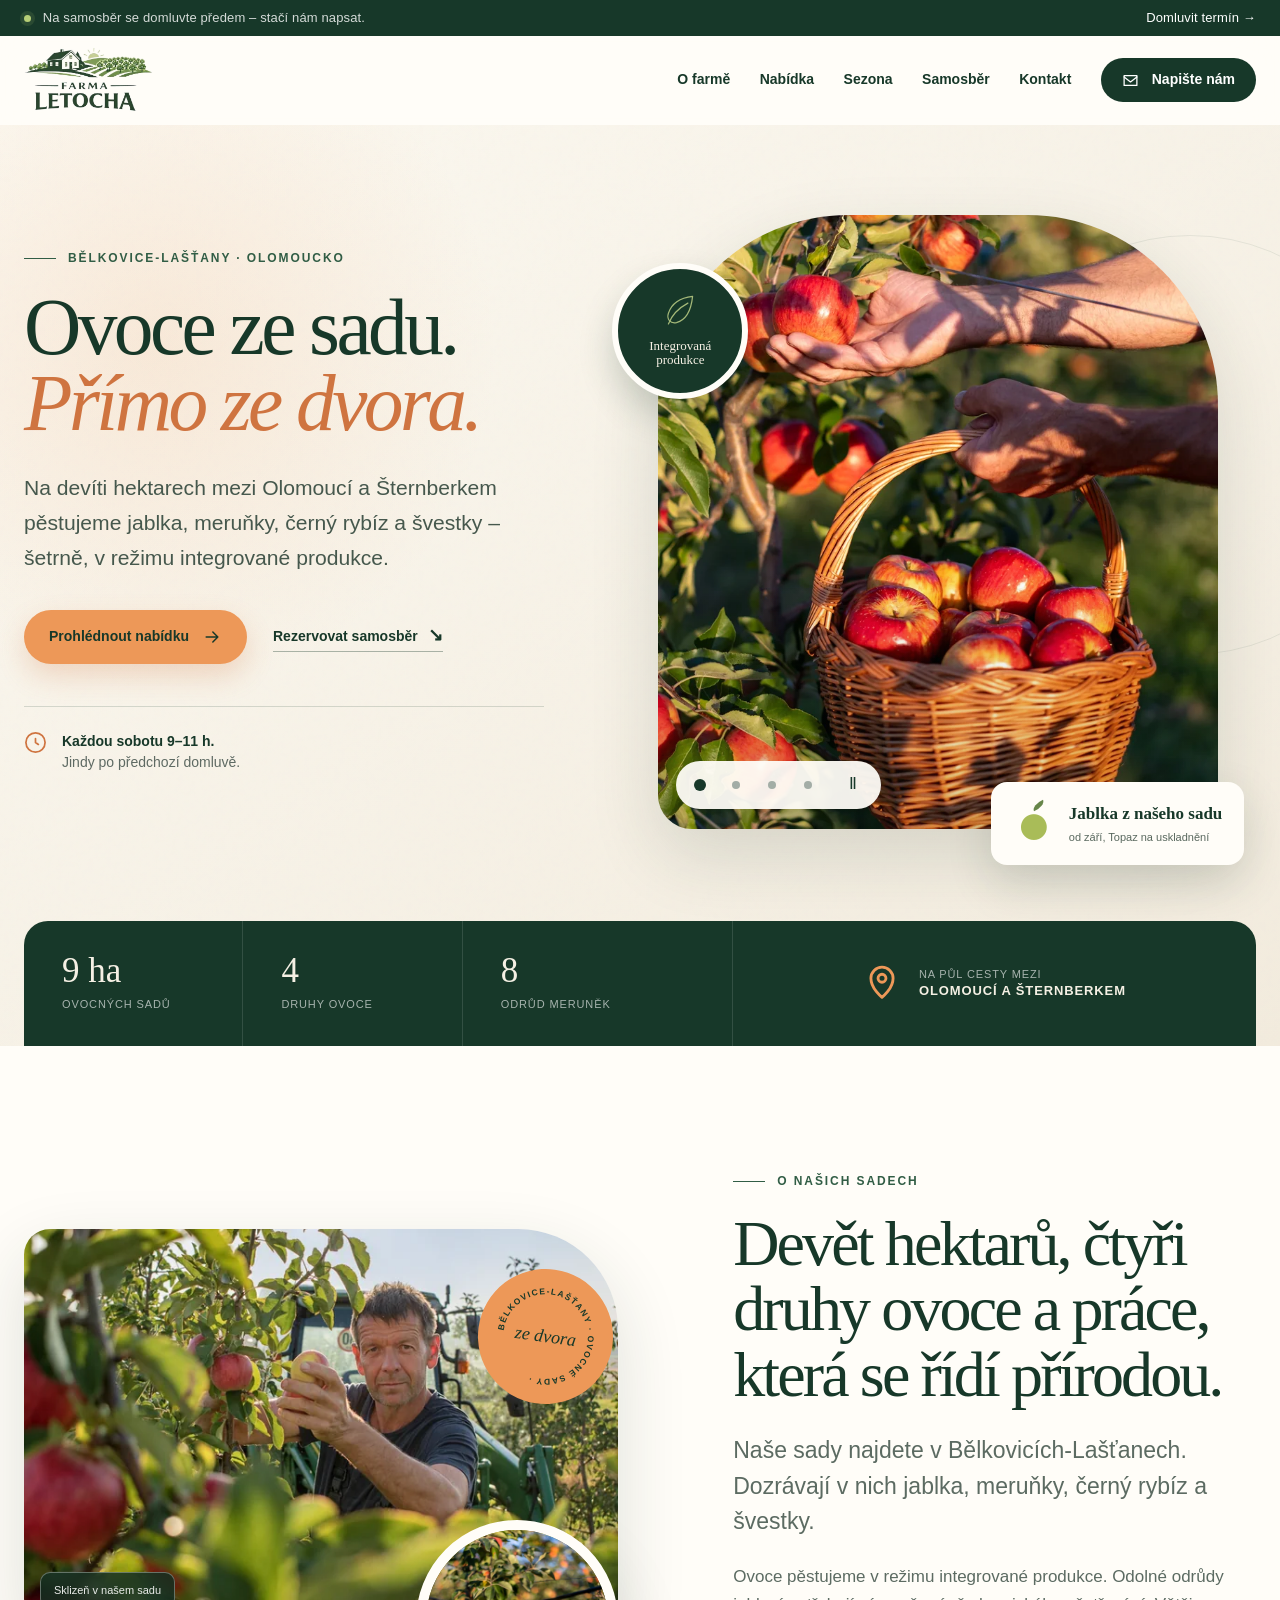
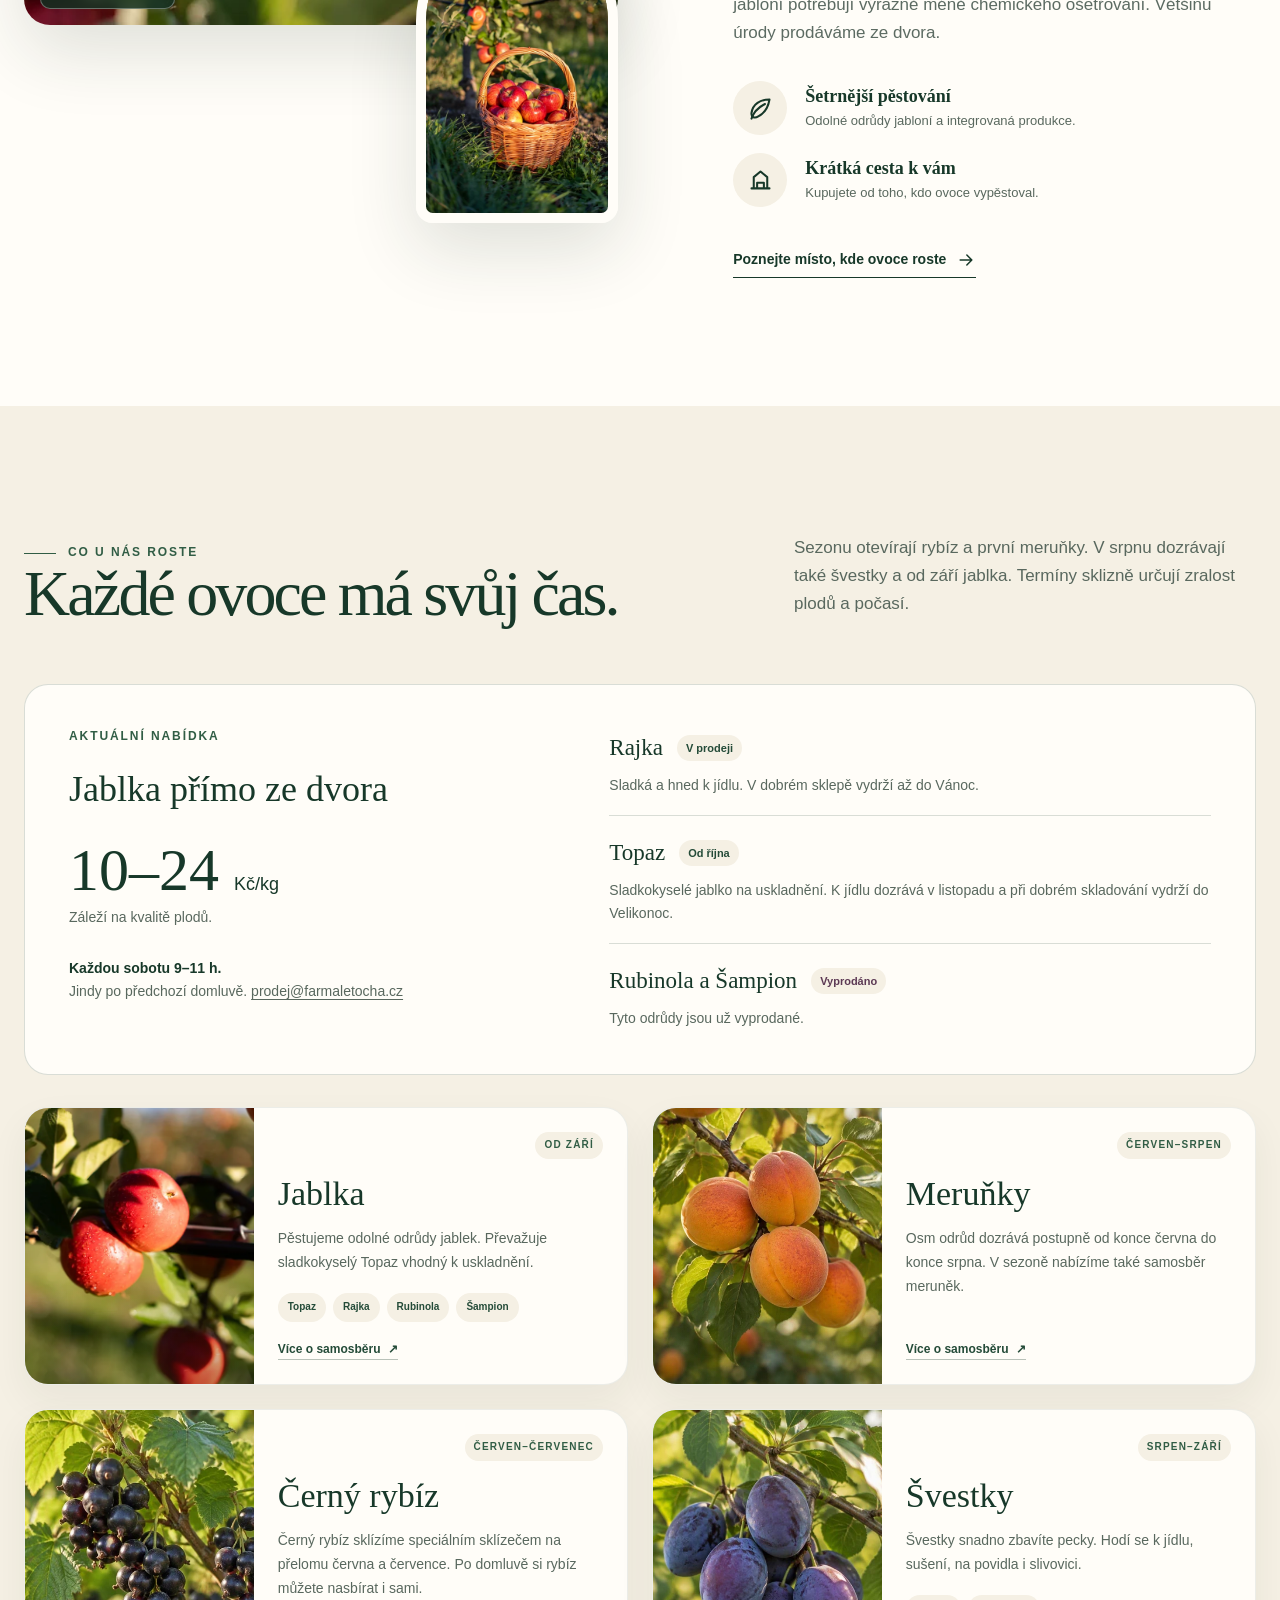
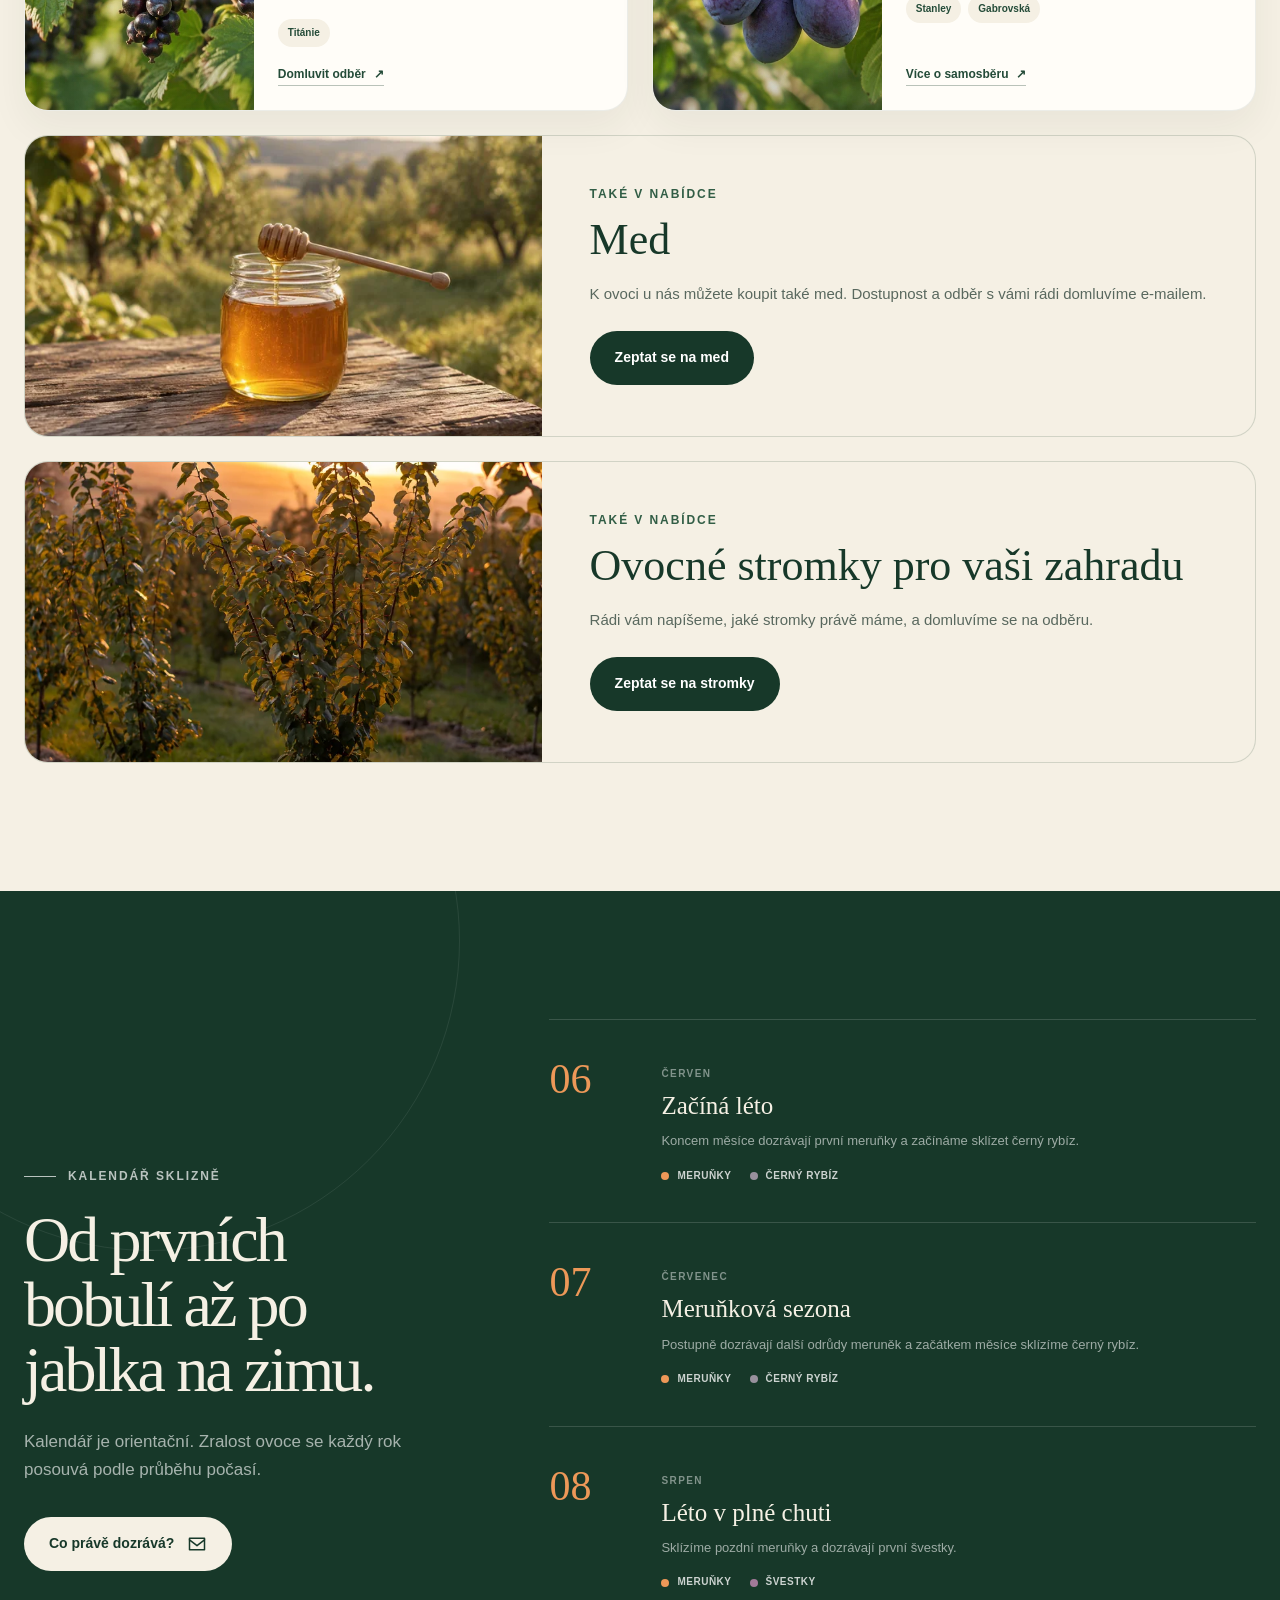
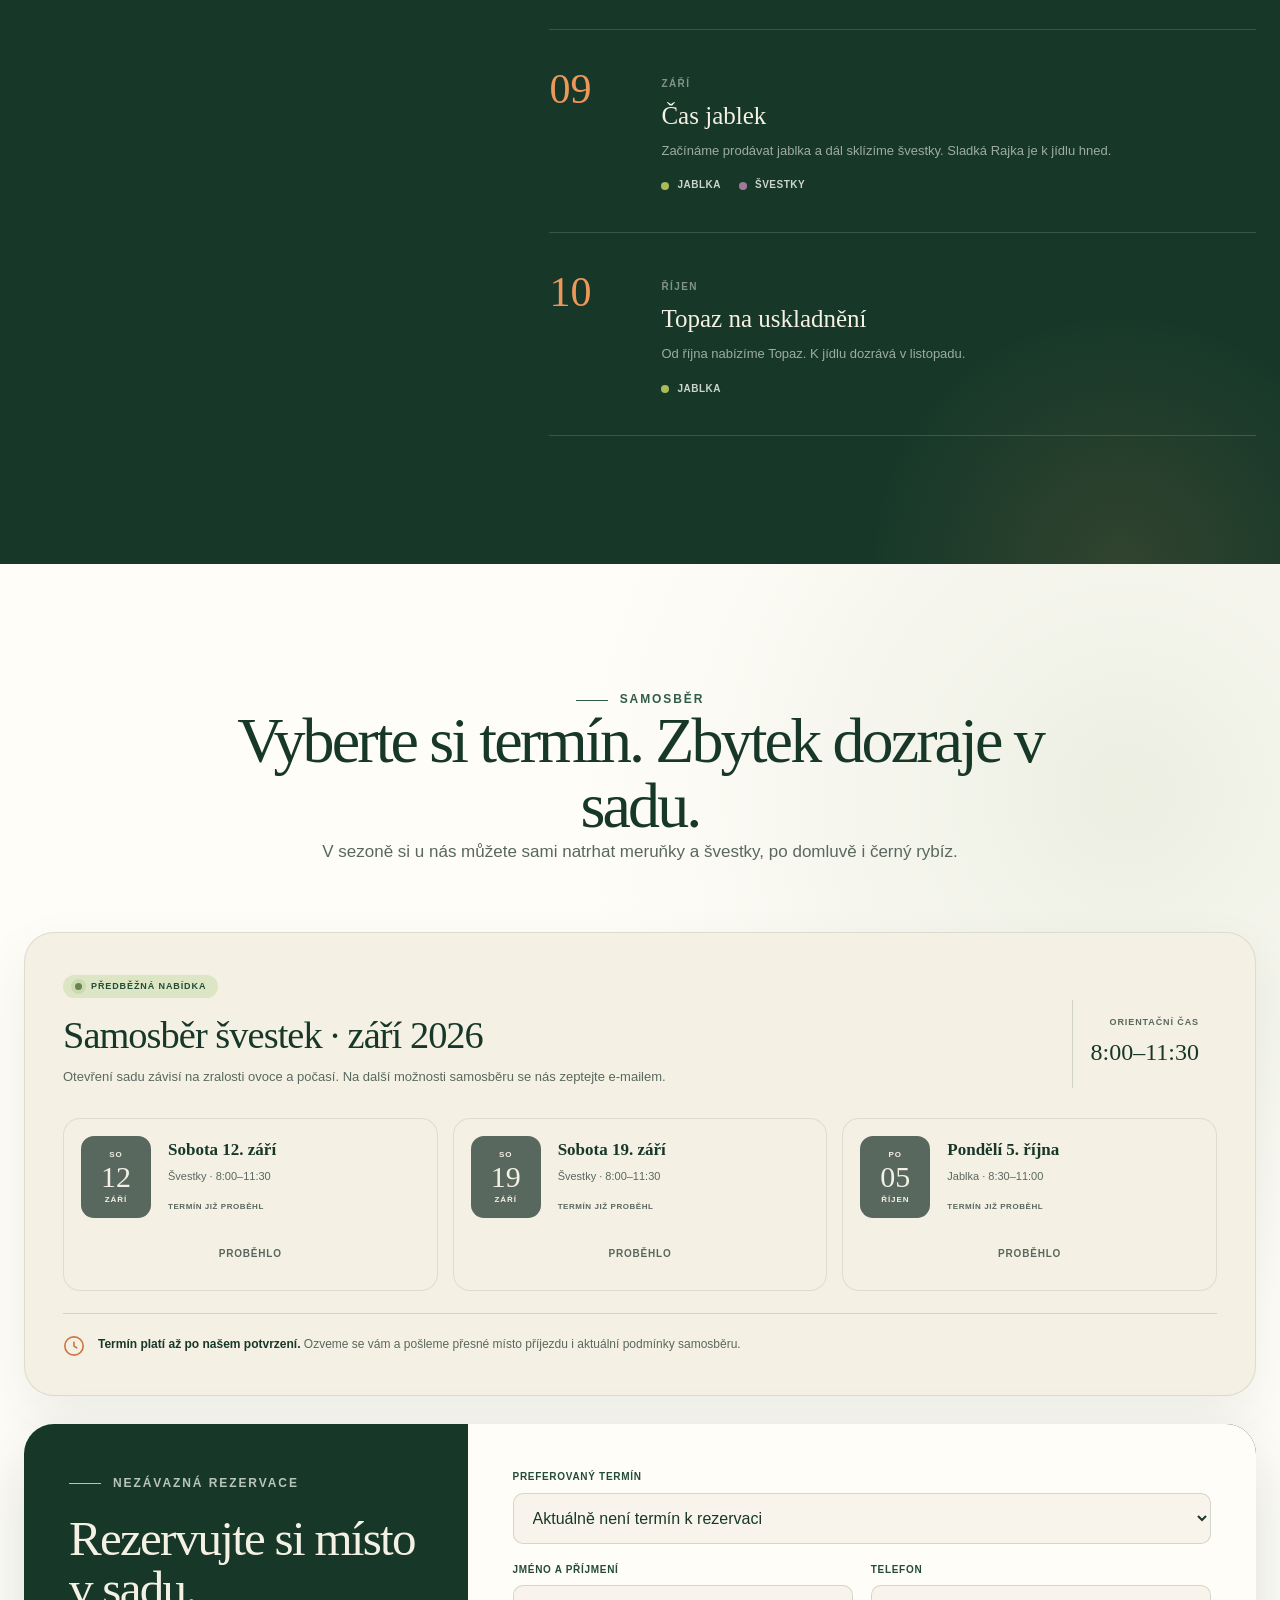
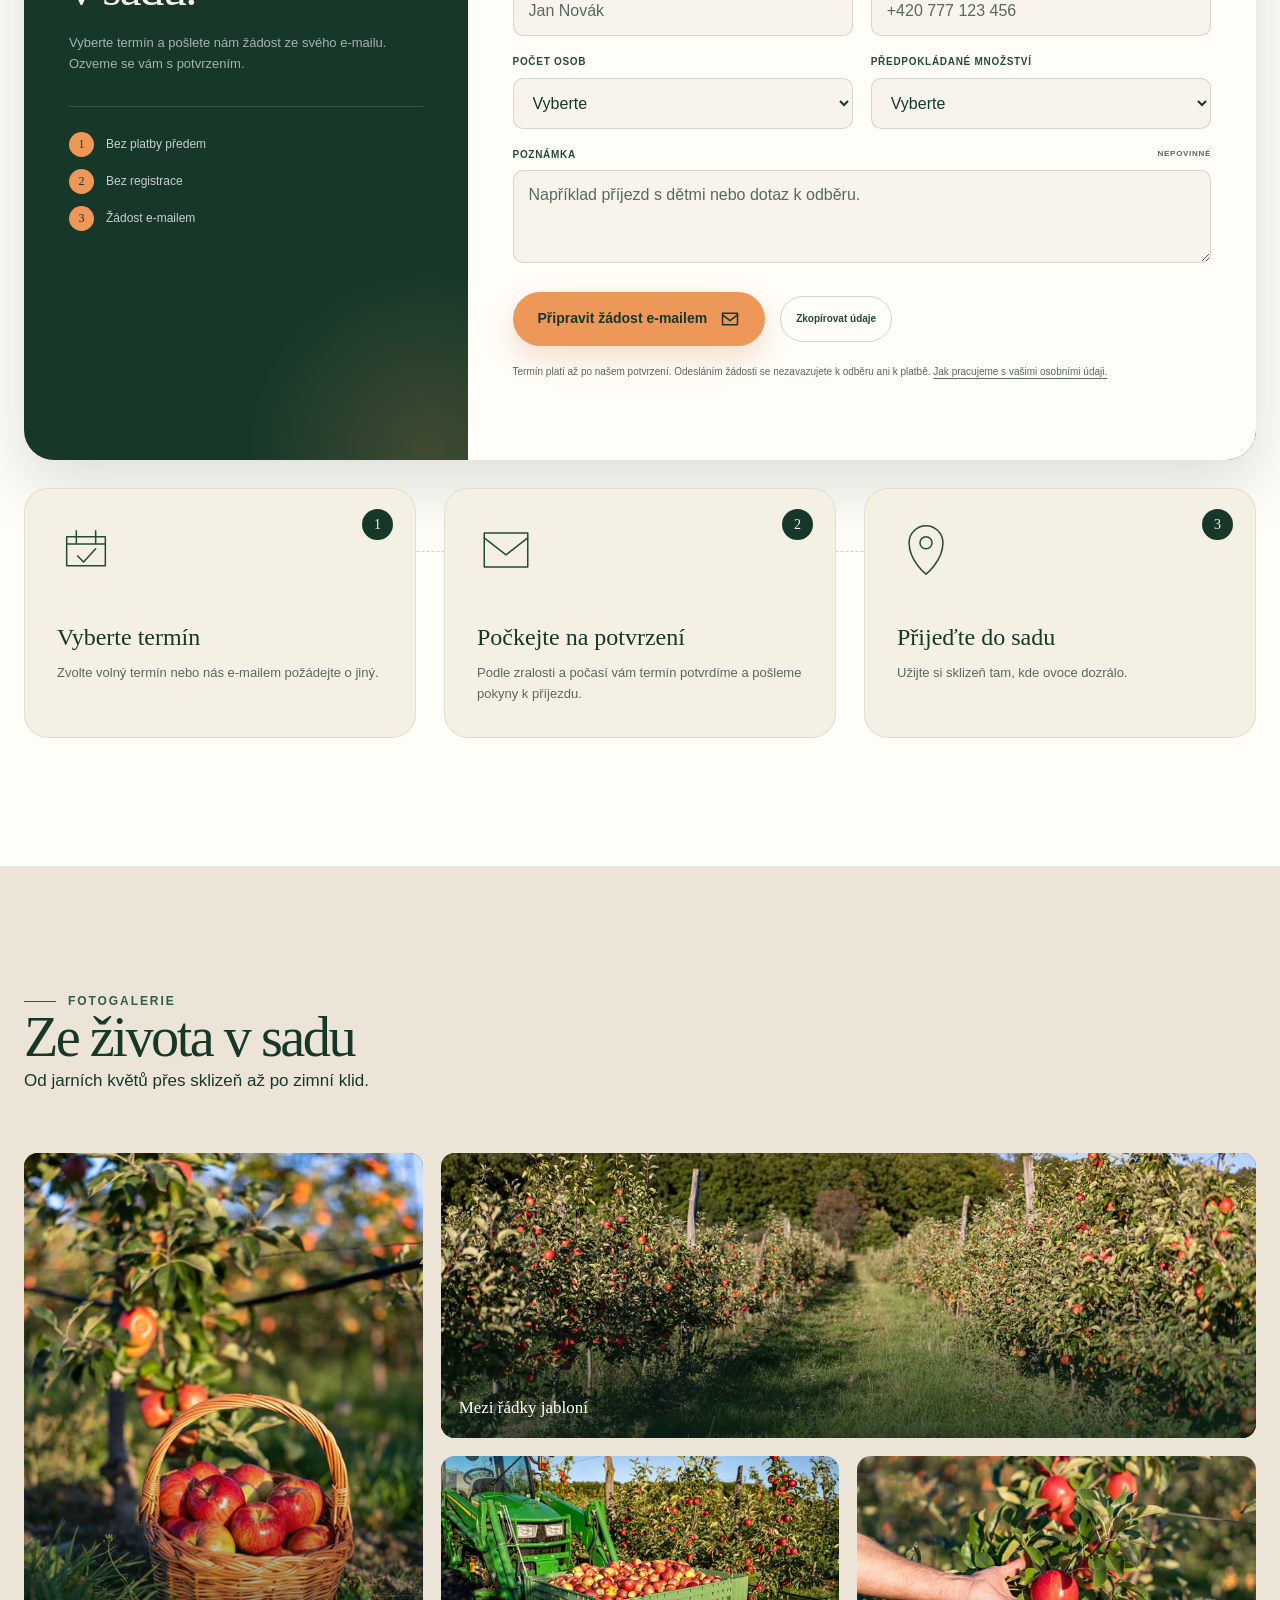
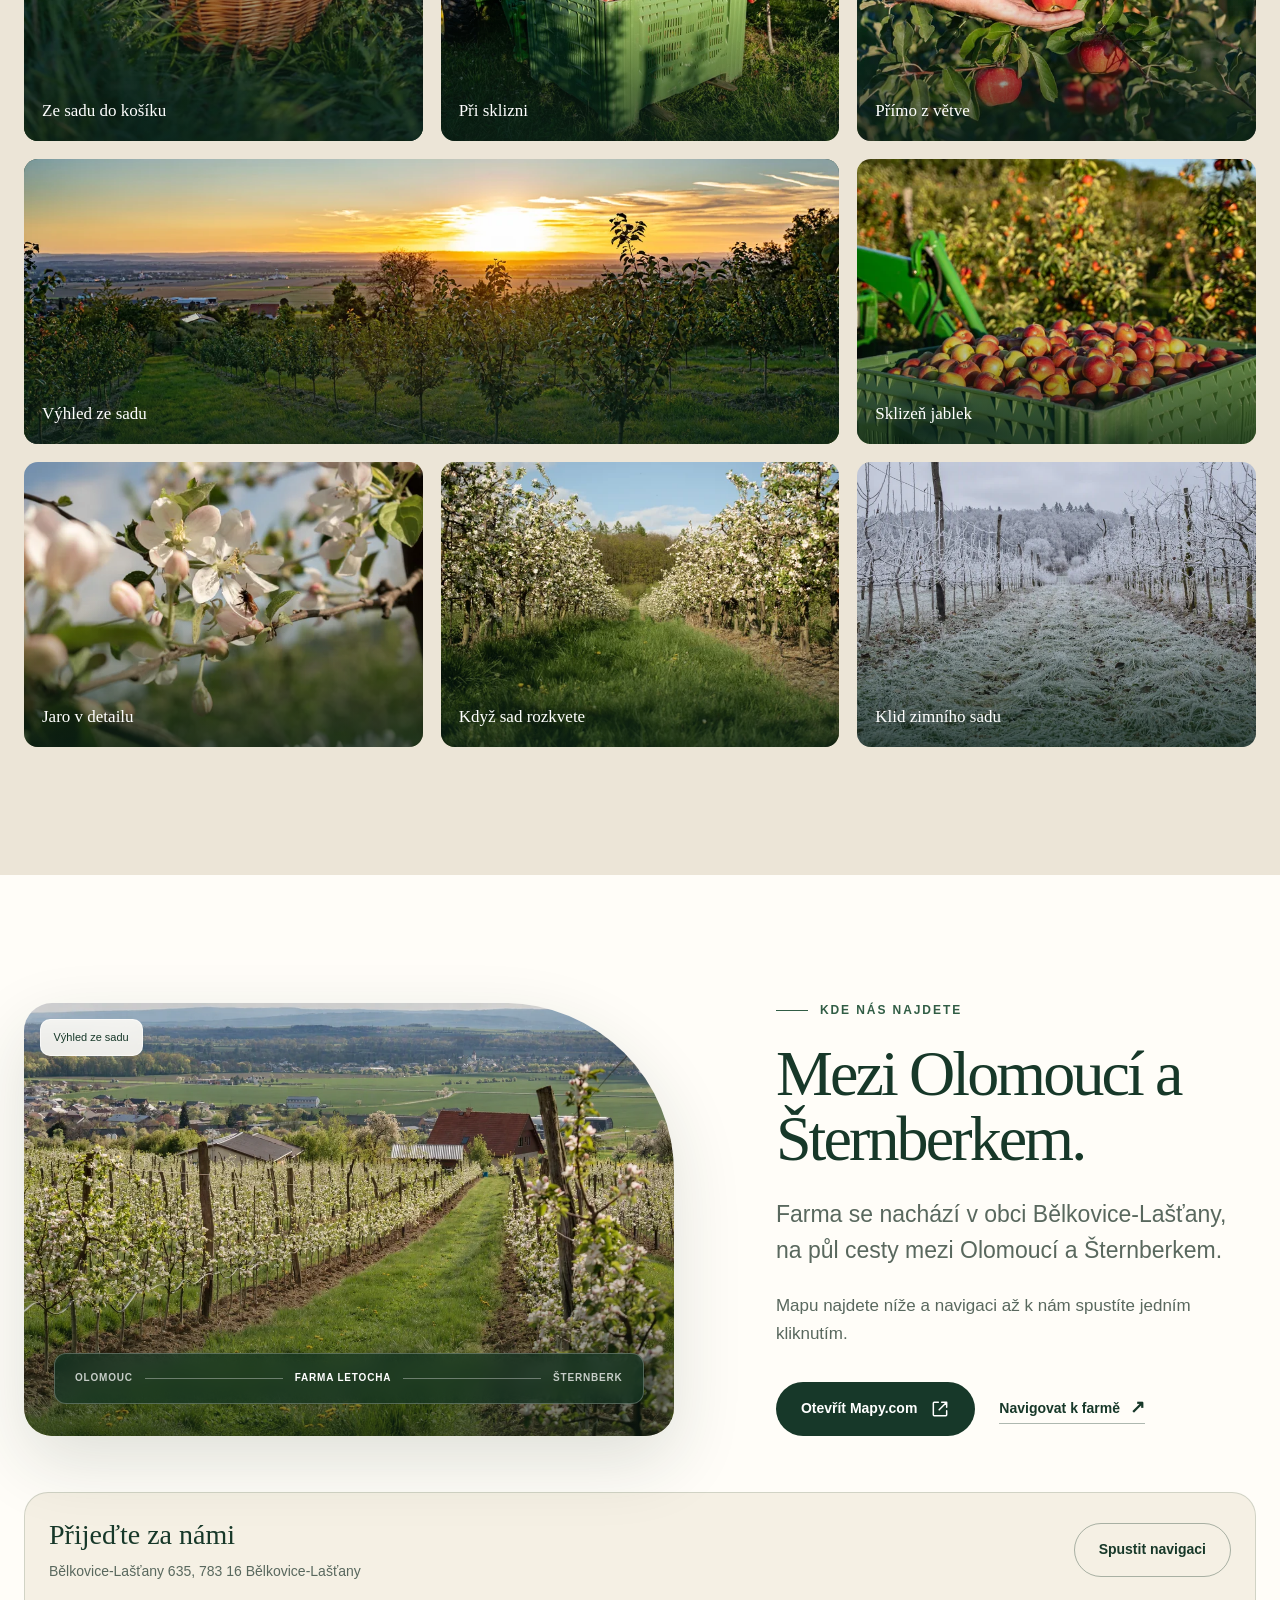
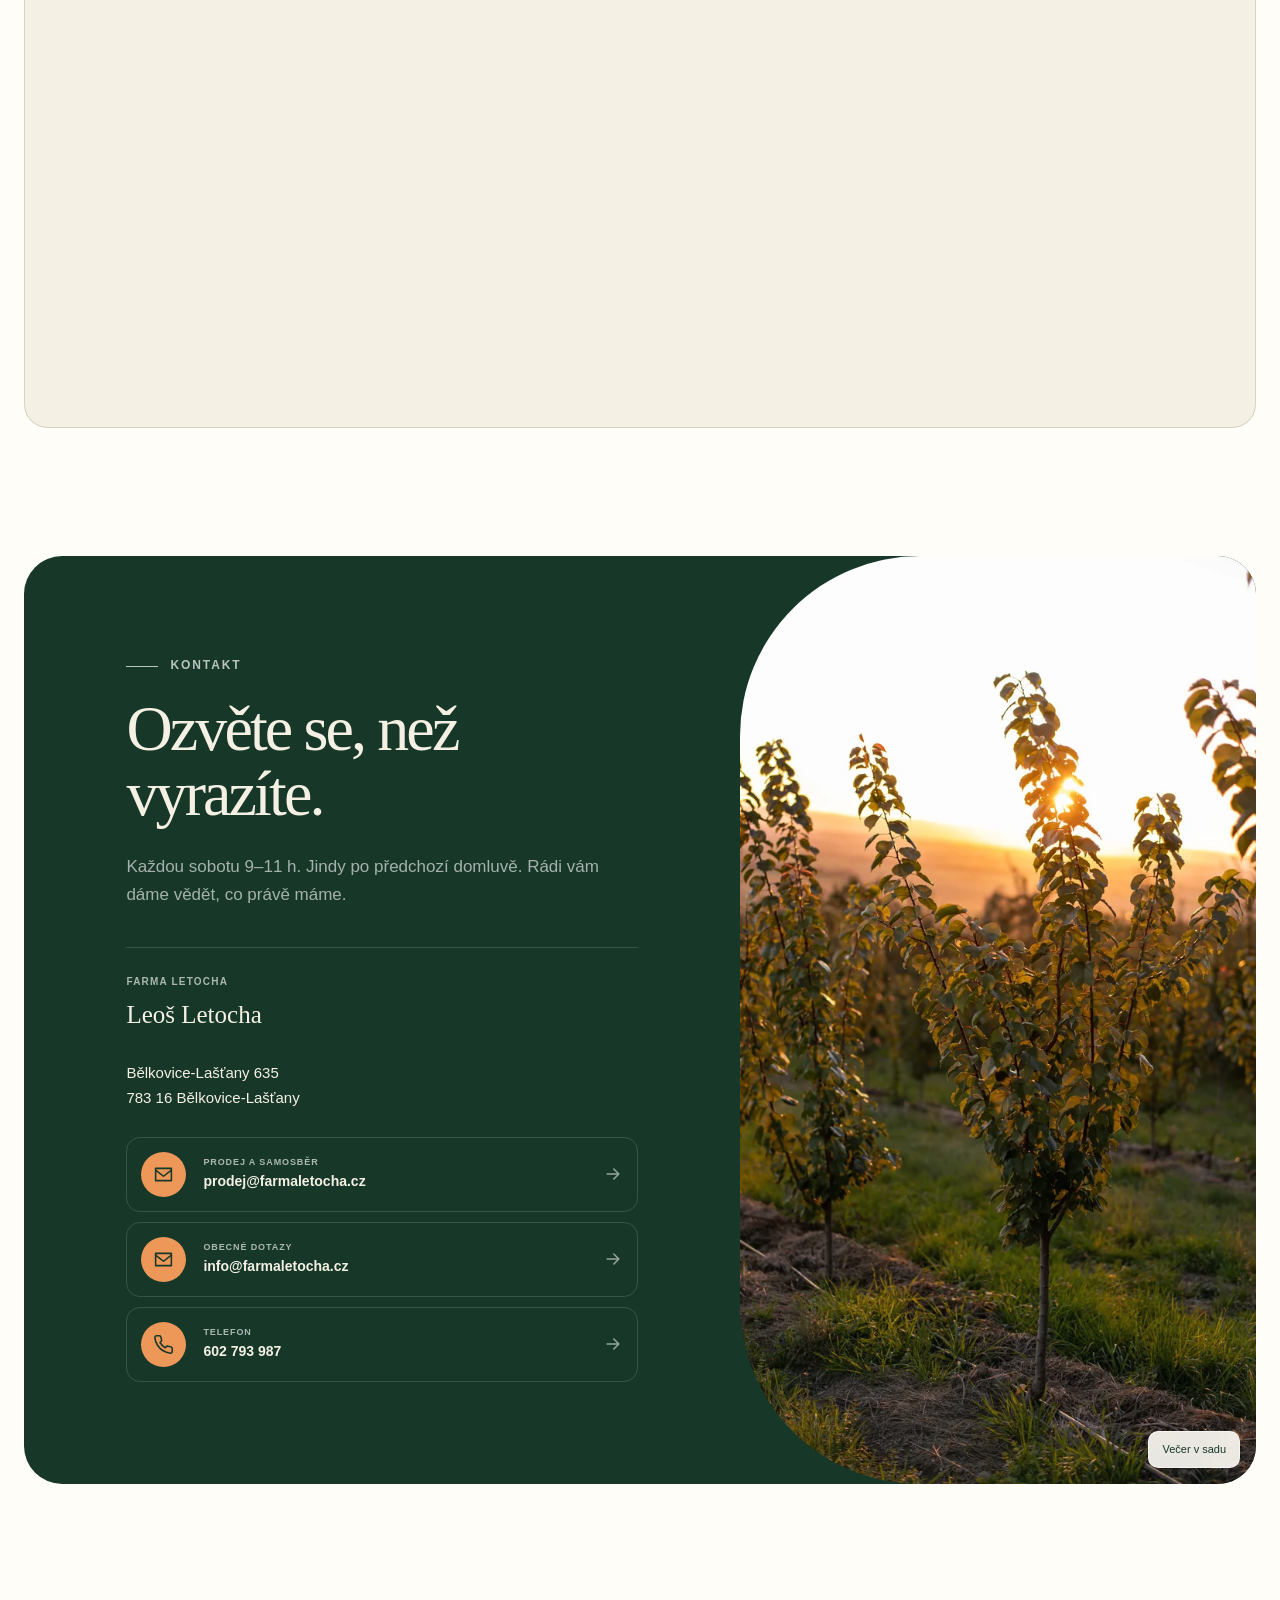
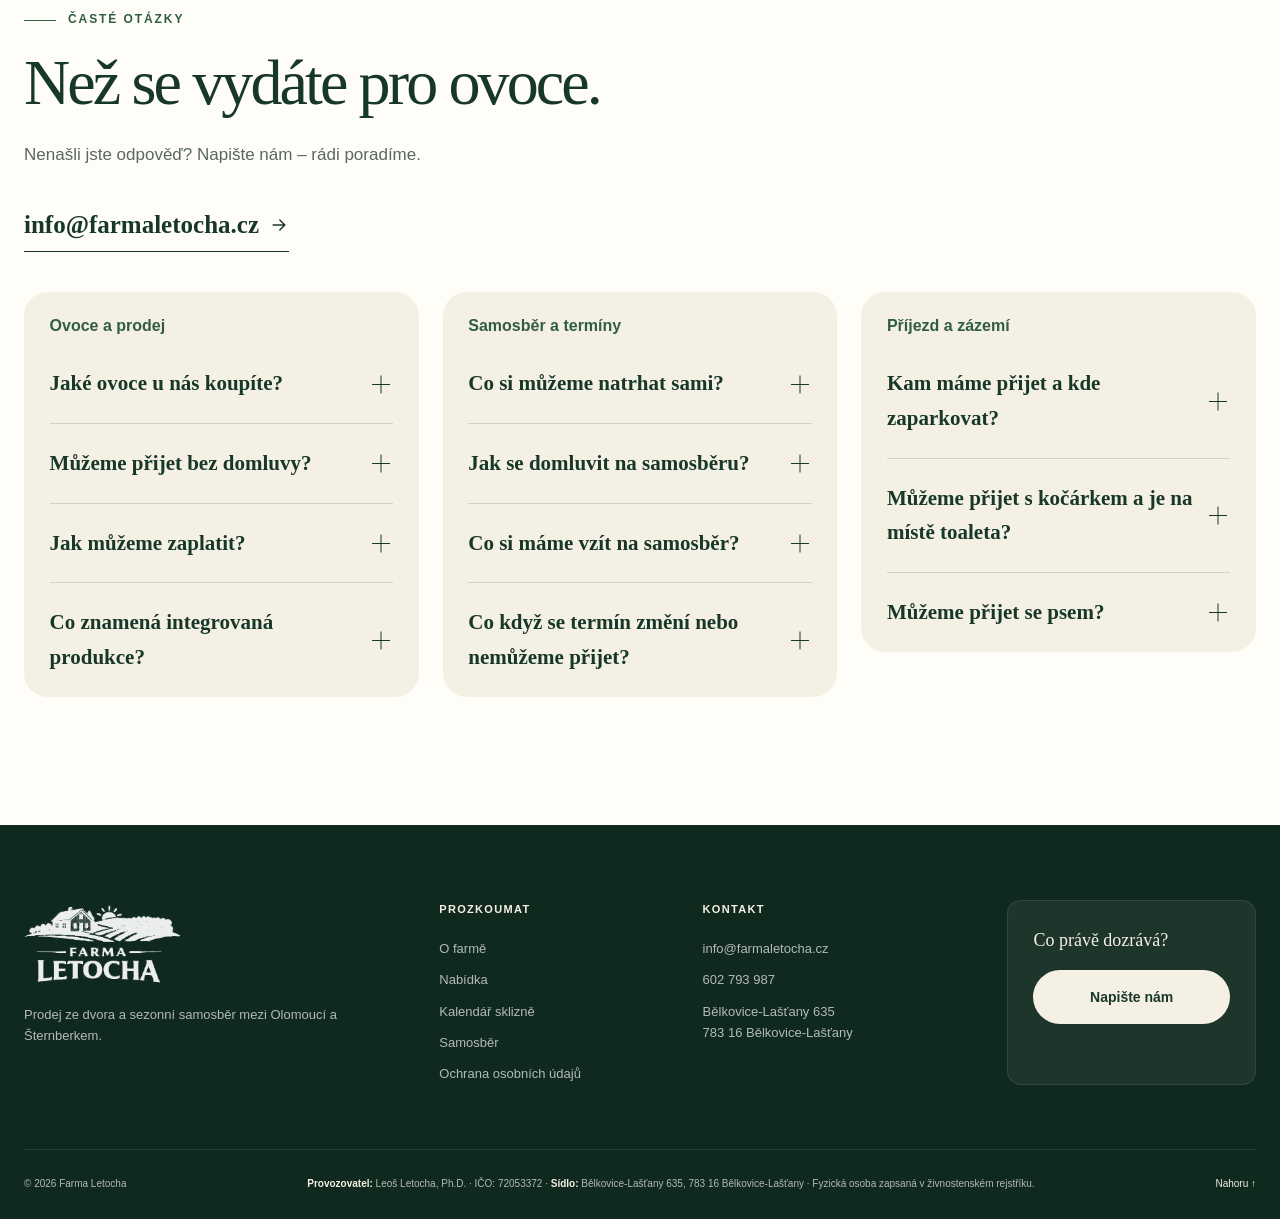
==== index.html @ 9006be5b "Shorten and rename the personal data notice" ====
<!doctype html>
<html lang="cs">
<head>
  <meta charset="utf-8">
  <meta name="viewport" content="width=device-width, initial-scale=1">
  <title>Farma Letocha | Ovoce ze sadu a samosběr u Olomouce</title>
  <meta name="description" content="Jablka, meruňky, černý rybíz a švestky z 9 hektarů sadů v Bělkovicích-Lašťanech. Prodej ovoce i medu ze dvora a sezonní samosběr u Olomouce.">
  <meta name="author" content="Farma Letocha">
  <meta name="robots" content="noindex, nofollow, noimageindex">
  <meta name="theme-color" content="#173829">
  <meta name="format-detection" content="telephone=yes">
  <link rel="canonical" href="https://farmaletocha.github.io/farmaletocha.cz/">
  <link rel="alternate" hreflang="cs-CZ" href="https://farmaletocha.github.io/farmaletocha.cz/">
  <link rel="icon" type="image/png" sizes="192x192" href="assets/images/favicon-192.png">
  <link rel="apple-touch-icon" href="assets/images/favicon-192.png">
  <link rel="manifest" href="site.webmanifest">
  <link rel="preload" as="image" href="assets/images/farm/DSC07933-final.webp" imagesrcset="assets/images/farm/DSC07933-final-480.webp 480w, assets/images/farm/DSC07933-final-800.webp 800w, assets/images/farm/DSC07933-final.webp 1280w" imagesizes="(max-width: 720px) calc(100vw - 30px), (max-width: 940px) 560px, (max-width: 1120px) 46vw, 560px" type="image/webp" fetchpriority="high">
  <link rel="stylesheet" href="styles.css?v=20261014-footer-links">

  <meta property="og:type" content="website">
  <meta property="og:locale" content="cs_CZ">
  <meta property="og:site_name" content="Farma Letocha">
  <meta property="og:title" content="Farma Letocha | Ovoce ze sadu a samosběr u Olomouce">
  <meta property="og:description" content="Ovoce z 9 hektarů sadů v Bělkovicích-Lašťanech. Prodej ze dvora, sezonní samosběr, med a ovocné stromky.">
  <meta property="og:url" content="https://farmaletocha.github.io/farmaletocha.cz/">
  <meta property="og:image" content="https://farmaletocha.github.io/farmaletocha.cz/assets/images/og-image-basket.jpg">
  <meta property="og:image:width" content="1200">
  <meta property="og:image:height" content="630">
  <meta property="og:image:alt" content="Ruce s jablkem a proutěným košíkem při sklizni na Farmě Letocha">

  <meta name="twitter:card" content="summary_large_image">
  <meta name="twitter:title" content="Farma Letocha | Ovoce přímo ze sadu">
  <meta name="twitter:description" content="Jablka, meruňky, černý rybíz a švestky z Bělkovic-Lašťan. Také prodej medu.">
  <meta name="twitter:image" content="https://farmaletocha.github.io/farmaletocha.cz/assets/images/og-image-basket.jpg">
  <meta name="twitter:image:alt" content="Ruce s jablkem a proutěným košíkem při sklizni na Farmě Letocha">

  <script type="application/ld+json" data-business-schema>
  {
    "@context": "https://schema.org",
    "@type": ["LocalBusiness", "Organization"],
    "@id": "https://farmaletocha.github.io/farmaletocha.cz/#farma",
    "name": "Farma Letocha",
    "legalName": "Leoš Letocha, Ph.D.",
    "identifier": {
      "@type": "PropertyValue",
      "propertyID": "IČO",
      "value": "72053372"
    },
    "url": "https://farmaletocha.github.io/farmaletocha.cz/",
    "logo": "https://farmaletocha.github.io/farmaletocha.cz/assets/images/logo-source.jpg",
    "image": [
      "https://farmaletocha.github.io/farmaletocha.cz/assets/images/farm/DSC07933-final.webp",
      "https://farmaletocha.github.io/farmaletocha.cz/assets/images/farm/DSC07901-final.webp",
      "https://farmaletocha.github.io/farmaletocha.cz/assets/images/orchard-winter-honza-edited.webp"
    ],
    "description": "Ovocná farma v Bělkovicích-Lašťanech s přibližně 9 hektary sadů. Jablka, meruňky, černý rybíz a švestky, prodej ze dvora, sezonní samosběr a nabídka medu.",
    "telephone": "+420602793987",
    "email": "info@farmaletocha.cz",
    "address": {
      "@type": "PostalAddress",
      "addressLocality": "Bělkovice-Lašťany",
      "addressRegion": "Olomoucký kraj",
      "addressCountry": "CZ"
    },
    "areaServed": [
      {
        "@type": "City",
        "name": "Olomouc"
      },
      {
        "@type": "City",
        "name": "Šternberk"
      }
    ],
    "hasOfferCatalog": {
      "@type": "OfferCatalog",
      "name": "Nabídka Farmy Letocha",
      "itemListElement": [
        {
          "@type": "OfferCatalog",
          "name": "Jablka",
          "description": "Jablka pro přímý konzum i na uskladnění."
        },
        {
          "@type": "OfferCatalog",
          "name": "Meruňky",
          "description": "Osm odrůd s postupným dozráváním, sezonní samosběr."
        },
        {
          "@type": "OfferCatalog",
          "name": "Černý rybíz",
          "description": "Odrůda Titánie, samosběr po dohodě."
        },
        {
          "@type": "OfferCatalog",
          "name": "Švestky",
          "description": "Odrůdy Stanley a Gabrovská, sezonní samosběr."
        },
        {
          "@type": "OfferCatalog",
          "name": "Med",
          "description": "K ovoci u nás můžete koupit také med. Dostupnost a odběr s vámi rádi domluvíme e-mailem."
        },
        {
          "@type": "OfferCatalog",
          "name": "Ovocné stromky pro vaši zahradu",
          "description": "Rádi vám napíšeme, jaké stromky právě máme, a domluvíme se na odběru."
        }
      ]
    }
  }
  </script>

  <script type="application/ld+json" data-faq-schema>
  {
    "@context": "https://schema.org",
    "@type": "FAQPage",
    "mainEntity": []
  }
  </script>
</head>
<body>
  <a class="skip-link" href="#obsah">Přeskočit na hlavní obsah</a>

  <div class="notice-bar">
    <div class="container notice-bar__inner">
      <p><span class="status-dot" aria-hidden="true"></span> <span data-harvest-announcement>Načítám aktuální nabídku samosběru…</span></p>
      <a href="#samosber" data-harvest-announcement-link data-sales-email>Zobrazit nabídku <strong>→</strong></a>
    </div>
  </div>

  <header class="site-header" data-header>
    <div class="container nav-shell">
      <a class="brand" href="#uvod" aria-label="Farma Letocha – úvod">
        <img src="assets/images/logo-transparent.png" width="246" height="137" alt="Farma Letocha">
      </a>

      <button class="menu-toggle" type="button" aria-expanded="false" aria-controls="hlavni-menu" data-menu-toggle>
        <span class="menu-toggle__label">Menu</span>
        <span class="menu-toggle__icon" aria-hidden="true">
          <span></span><span></span><span></span>
        </span>
      </button>

      <nav class="main-nav" id="hlavni-menu" aria-label="Hlavní navigace" data-menu>
        <a href="#farma">O farmě</a>
        <a href="#ovoce">Nabídka</a>
        <a href="#sezona">Sezona</a>
        <a href="#samosber">Samosběr</a>
        <a href="#kontakt">Kontakt</a>
        <a class="button button--small button--dark nav-phone" href="mailto:?to=%22Farma%20Letocha%22%20%3Cinfo%40farmaletocha.cz%3E">
          <svg aria-hidden="true" viewBox="0 0 24 24"><path d="M3 5h18v14H3z"/><path d="m3 7 9 7 9-7"/></svg>
          Napište nám
        </a>
      </nav>
    </div>
  </header>

  <main id="obsah">
    <section class="hero" id="uvod">
      <div class="hero__grain" aria-hidden="true"></div>
      <div class="container hero__grid">
        <div class="hero__copy">
          <p class="eyebrow"><span></span> <span data-copy="intro.location">Bělkovice-Lašťany · Olomoucko</span></p>
          <h1><span data-copy="intro.title">Ovoce ze sadu.</span><br><em data-copy="intro.subtitle">Přímo ze dvora.</em></h1>
          <p class="hero__lead" data-copy="intro.description">Na devíti hektarech mezi Olomoucí a Šternberkem pěstujeme jablka, meruňky, černý rybíz a švestky – šetrně, v režimu integrované produkce.</p>
          <div class="hero__actions">
            <a class="button button--primary" href="#ovoce">
              Prohlédnout nabídku
              <svg aria-hidden="true" viewBox="0 0 24 24"><path d="m5 12 14 0M13 6l6 6-6 6"/></svg>
            </a>
            <a class="text-link" href="#samosber" data-harvest-action>
              <span data-harvest-action-label>Rezervovat samosběr</span>
              <span aria-hidden="true">↘</span>
            </a>
          </div>
          <div class="hero__note">
            <svg aria-hidden="true" viewBox="0 0 24 24"><path d="M12 22a10 10 0 1 0 0-20 10 10 0 0 0 0 20Zm0-14v4l3 2"/></svg>
            <p><strong data-sale-hours>Prodejní dobu vám rádi pošleme e-mailem.</strong><br><span data-sale-arrangement>Před cestou nám napište.</span></p>
          </div>
        </div>

        <figure class="hero__visual" data-hero-carousel aria-label="Naše ovoce">
          <div class="hero__image-wrap">
            <div class="hero__slides" id="hero-photos" data-hero-slides aria-live="off">
              <div class="hero__slide is-active" data-hero-slide="apples" data-name="Jablka" data-title="Jablka z našeho sadu" data-description="od září, Topaz na uskladnění" role="group" aria-roledescription="snímek" aria-label="1 ze 4: Jablka">
                <img src="assets/images/farm/DSC07933-final.webp" srcset="assets/images/farm/DSC07933-final-480.webp 480w, assets/images/farm/DSC07933-final-800.webp 800w, assets/images/farm/DSC07933-final.webp 1280w" sizes="(max-width: 720px) calc(100vw - 30px), (max-width: 940px) 560px, (max-width: 1120px) 46vw, 560px" width="1280" height="1920" alt="Ruce při sklizni jablek do proutěného košíku v sadu Farmy Letocha" data-photo-id="DSC07933" fetchpriority="high">
              </div>
              <div class="hero__slide" data-hero-slide="apricots" data-name="Meruňky" data-title="8 odrůd meruněk" data-description="postupně celé léto" role="group" aria-roledescription="snímek" aria-label="2 ze 4: Meruňky" aria-hidden="true">
                <img src="assets/images/apricots-generated.webp" srcset="assets/images/apricots-generated-768.webp 768w, assets/images/apricots-generated.webp 1536w" sizes="(max-width: 720px) calc(100vw - 30px), 560px" width="1536" height="1024" alt="Ilustrace zralých meruněk na větvi" loading="lazy" decoding="async">
              </div>
              <div class="hero__slide" data-hero-slide="blackcurrants" data-name="Černý rybíz" data-title="Černý rybíz Titánie" data-description="na přelomu června a července" role="group" aria-roledescription="snímek" aria-label="3 ze 4: Černý rybíz" aria-hidden="true">
                <img src="assets/images/blackcurrants-generated.webp" srcset="assets/images/blackcurrants-generated-768.webp 768w, assets/images/blackcurrants-generated.webp 1536w" sizes="(max-width: 720px) calc(100vw - 30px), 560px" width="1536" height="1024" alt="Ilustrace černého rybízu" loading="lazy" decoding="async">
              </div>
              <div class="hero__slide" data-hero-slide="plums" data-name="Švestky" data-title="Švestky ze sadu" data-description="Stanley a Gabrovská" role="group" aria-roledescription="snímek" aria-label="4 ze 4: Švestky" aria-hidden="true">
                <img src="assets/images/plums-generated.webp" srcset="assets/images/plums-generated-768.webp 768w, assets/images/plums-generated.webp 1536w" sizes="(max-width: 720px) calc(100vw - 30px), 560px" width="1536" height="1024" alt="Ilustrace zralých fialových švestek na větvi" loading="lazy" decoding="async">
              </div>
            </div>
            <div class="hero__controls" data-hero-controls hidden>
              <div class="hero__dots" role="group" aria-label="Výběr ovoce">
                <button type="button" data-hero-select="apples" aria-label="Zobrazit: Jablka" aria-pressed="true" aria-controls="hero-photos"><span></span></button>
                <button type="button" data-hero-select="apricots" aria-label="Zobrazit: Meruňky" aria-pressed="false" aria-controls="hero-photos"><span></span></button>
                <button type="button" data-hero-select="blackcurrants" aria-label="Zobrazit: Černý rybíz" aria-pressed="false" aria-controls="hero-photos"><span></span></button>
                <button type="button" data-hero-select="plums" aria-label="Zobrazit: Švestky" aria-pressed="false" aria-controls="hero-photos"><span></span></button>
              </div>
              <button class="hero__pause" type="button" data-hero-toggle aria-label="Pozastavit střídání fotografií" aria-controls="hero-photos">Ⅱ</button>
            </div>
            <p class="hero__feedback" data-hero-feedback role="status" hidden></p>
          </div>
          <div class="hero__seal" aria-label="Integrovaná produkce ovoce">
            <svg aria-hidden="true" viewBox="0 0 64 64">
              <path d="M50 11C33 13 19 21 14 36c-3 9 3 16 12 14 15-4 22-20 24-39Z"/>
              <path d="M14 52c5-13 14-23 29-31"/>
            </svg>
            <span>Integrovaná<br>produkce</span>
          </div>
          <div class="hero__fruit-card" data-hero-caption data-fruit-color="apples" aria-live="off" aria-atomic="true">
            <span class="hero__fruit-icon" aria-hidden="true">●</span>
            <div><strong data-hero-title>Jablka z našeho sadu</strong><small data-hero-description>od září, Topaz na uskladnění</small></div>
          </div>
        </figure>
      </div>

      <div class="container hero__facts" aria-label="Fakta o Farmě Letocha">
        <div class="fact">
          <strong>9 ha</strong>
          <span>ovocných sadů</span>
        </div>
        <div class="fact">
          <strong>4</strong>
          <span>druhy ovoce</span>
        </div>
        <div class="fact">
          <strong>8</strong>
          <span>odrůd meruněk</span>
        </div>
        <div class="fact fact--wide">
          <svg aria-hidden="true" viewBox="0 0 24 24"><path d="M12 21s7-5.33 7-12A7 7 0 1 0 5 9c0 6.67 7 12 7 12Z"/><circle cx="12" cy="9" r="2.5"/></svg>
          <span>Na půl cesty mezi<br><strong>Olomoucí a Šternberkem</strong></span>
        </div>
      </div>
    </section>

    <section class="story section" id="farma">
      <div class="container story__grid">
        <div class="story__media reveal">
          <figure class="story__image story__image--main">
            <img src="assets/images/farm/honza-harvest-portrait-edited.webp" srcset="assets/images/farm/honza-harvest-portrait-edited-640.webp 640w, assets/images/farm/honza-harvest-portrait-edited-1200.webp 1200w, assets/images/farm/honza-harvest-portrait-edited.webp 1536w" sizes="(max-width: 720px) calc(100vw - 30px), (max-width: 940px) calc(100vw - 48px), 600px" width="1536" height="1024" alt="Muž při sklizni jablka ze stromu v sadu Farmy Letocha" data-photo-id="honza-harvest-portrait-edited" loading="lazy">
            <figcaption class="image-label">Sklizeň v našem sadu</figcaption>
          </figure>
          <figure class="story__image story__image--small">
            <img src="assets/images/farm/DSC07950-final.webp" srcset="assets/images/farm/DSC07950-final-480.webp 480w, assets/images/farm/DSC07950-final-800.webp 800w, assets/images/farm/DSC07950-final.webp 1280w" sizes="(max-width: 720px) 38vw, (max-width: 940px) 34vw, 210px" width="1280" height="1920" alt="Proutěný košík s jablky v trávě pod jabloní na Farmě Letocha" data-photo-id="DSC07950" loading="lazy">
          </figure>
          <div class="story__stamp" aria-hidden="true">
            <span>ze dvora</span>
            <svg viewBox="0 0 100 100"><path id="circlePath" d="M 50,50 m -35,0 a 35,35 0 1,1 70,0 a 35,35 0 1,1 -70,0" fill="none"/><text><textPath href="#circlePath">BĚLKOVICE-LAŠŤANY · OVOCNÉ SADY · </textPath></text></svg>
          </div>
        </div>

        <div class="story__copy reveal">
          <p class="eyebrow"><span></span> O našich sadech</p>
          <h2 data-copy="story.title">Devět hektarů, čtyři druhy ovoce a práce, která se řídí přírodou.</h2>
          <p class="lead" data-copy="story.lead">Naše sady najdete v Bělkovicích-Lašťanech. Dozrávají v nich jablka, meruňky, černý rybíz a švestky.</p>
          <p data-copy="story.description">Ovoce pěstujeme v režimu integrované produkce. Odolné odrůdy jabloní potřebují výrazně méně chemického ošetřování. Většinu úrody prodáváme ze dvora.</p>

          <div class="story__principles">
            <article>
              <span class="icon-box">
                <svg aria-hidden="true" viewBox="0 0 24 24"><path d="M20 4C12 4 5 8 4 16c-.5 4 3 5 6 3 6-3 9-9 10-15Z"/><path d="M4 21c2-6 6-10 12-13"/></svg>
              </span>
              <div><h3>Šetrnější pěstování</h3><p>Odolné odrůdy jabloní a integrovaná produkce.</p></div>
            </article>
            <article>
              <span class="icon-box">
                <svg aria-hidden="true" viewBox="0 0 24 24"><path d="M4 19h16M6 19V9l6-5 6 5v10M9 19v-5h6v5"/></svg>
              </span>
              <div><h3>Krátká cesta k vám</h3><p>Kupujete od toho, kdo ovoce vypěstoval.</p></div>
            </article>
          </div>

          <a class="inline-cta" href="#kontakt">
            Poznejte místo, kde ovoce roste
            <svg aria-hidden="true" viewBox="0 0 24 24"><path d="m5 12 14 0M13 6l6 6-6 6"/></svg>
          </a>
        </div>
      </div>
    </section>

    <section class="produce section" id="ovoce">
      <div class="container">
        <header class="section-heading reveal">
          <div>
            <p class="eyebrow"><span></span> Co u nás roste</p>
            <h2>Každé ovoce má svůj čas.</h2>
          </div>
          <p>Sezonu otevírají rybíz a první meruňky. V srpnu dozrávají také švestky a od září jablka. Termíny sklizně určují zralost plodů a počasí.</p>
        </header>

        <aside class="current-offer reveal" id="aktualni-nabidka" aria-labelledby="aktualni-nabidka-nadpis" data-current-offer hidden>
          <h3 id="aktualni-nabidka-nadpis">Aktuální nabídka</h3>
        </aside>
        <noscript><p>Aktuální nabídku a ceny vám rádi pošleme e-mailem.</p></noscript>

        <div class="produce-grid">
          <article class="produce-card reveal" data-fruit="apples">
            <div class="produce-card__image">
              <img src="assets/images/farm/DSC07891-final.webp" srcset="assets/images/farm/DSC07891-final-480.webp 480w, assets/images/farm/DSC07891-final-800.webp 800w, assets/images/farm/DSC07891-final.webp 1280w" sizes="(max-width: 480px) calc(100vw - 30px), (max-width: 940px) 38vw, (max-width: 1288px) 19vw, 231px" width="1280" height="1920" alt="Detail červených jablek na větvi v sadu Farmy Letocha" data-photo-id="DSC07891" loading="lazy">
            </div>
            <div class="produce-card__body">
              <div class="produce-card__topline">
                <span class="season-chip" data-months="9,10">od září</span>
              </div>
              <h3>Jablka</h3>
              <p data-fruit-description>Pěstujeme odolné odrůdy jablek. Převažuje sladkokyselý Topaz vhodný k uskladnění.</p>
              <ul class="tag-list" aria-label="Pěstované odrůdy jablek" data-fruit-varieties data-apple-varieties>
                <li>Topaz</li><li>Rajka</li><li>Rubinola</li><li>Šampion</li>
              </ul>
              <a href="#samosber">Více o samosběru <span aria-hidden="true">↗</span></a>
            </div>
          </article>

          <article class="produce-card reveal" data-fruit="apricots">
            <div class="produce-card__image">
              <img src="assets/images/apricots-generated.webp" srcset="assets/images/apricots-generated-768.webp 768w, assets/images/apricots-generated.webp 1536w" sizes="(max-width: 480px) calc(100vw - 30px), (max-width: 940px) 38vw, (max-width: 1288px) 19vw, 231px" width="1536" height="1024" alt="Ilustrace zralých meruněk na větvi" loading="lazy">
            </div>
            <div class="produce-card__body">
              <div class="produce-card__topline">
                <span class="season-chip" data-months="6,7,8">červen–srpen</span>
              </div>
              <h3>Meruňky</h3>
              <p data-fruit-description>Osm odrůd dozrává postupně od konce června do konce srpna. V sezoně nabízíme také samosběr meruněk.</p>
              <ul class="tag-list" aria-label="Pěstované odrůdy meruněk" data-fruit-varieties hidden></ul>
              <a href="#samosber">Více o samosběru <span aria-hidden="true">↗</span></a>
            </div>
          </article>

          <article class="produce-card reveal" data-fruit="blackcurrants">
            <div class="produce-card__image">
              <img src="assets/images/blackcurrants-generated.webp" srcset="assets/images/blackcurrants-generated-768.webp 768w, assets/images/blackcurrants-generated.webp 1536w" sizes="(max-width: 480px) calc(100vw - 30px), (max-width: 940px) 38vw, (max-width: 1288px) 19vw, 231px" width="1536" height="1024" alt="Ilustrace černého rybízu" loading="lazy">
            </div>
            <div class="produce-card__body">
              <div class="produce-card__topline">
                <span class="season-chip" data-months="6,7">červen–červenec</span>
              </div>
              <h3>Černý rybíz</h3>
              <p data-fruit-description>Černý rybíz sklízíme speciálním sklízečem na přelomu června a července. Po domluvě si rybíz můžete nasbírat i sami.</p>
              <ul class="tag-list" aria-label="Pěstované odrůdy černého rybízu" data-fruit-varieties>
                <li>Titánie</li>
              </ul>
              <a href="mailto:?to=%22Farma%20Letocha%20%E2%80%93%20prodej%22%20%3Cprodej%40farmaletocha.cz%3E" data-sales-email>Domluvit odběr <span aria-hidden="true">↗</span></a>
            </div>
          </article>

          <article class="produce-card reveal" data-fruit="plums">
            <div class="produce-card__image">
              <img src="assets/images/plums-generated.webp" srcset="assets/images/plums-generated-768.webp 768w, assets/images/plums-generated.webp 1536w" sizes="(max-width: 480px) calc(100vw - 30px), (max-width: 940px) 38vw, (max-width: 1288px) 19vw, 231px" width="1536" height="1024" alt="Ilustrace zralých fialových švestek na větvi" loading="lazy">
            </div>
            <div class="produce-card__body">
              <div class="produce-card__topline">
                <span class="season-chip" data-months="8,9">srpen–září</span>
              </div>
              <h3>Švestky</h3>
              <p data-fruit-description>Švestky snadno zbavíte pecky. Hodí se k jídlu, sušení, na povidla i slivovici.</p>
              <ul class="tag-list" aria-label="Pěstované odrůdy švestek" data-fruit-varieties>
                <li>Stanley</li><li>Gabrovská</li>
              </ul>
              <a href="#samosber">Více o samosběru <span aria-hidden="true">↗</span></a>
            </div>
          </article>
        </div>

        <article class="product-offer honey-offer reveal" id="med" aria-labelledby="med-nadpis">
          <div class="product-offer__image honey-offer__image">
            <img src="assets/images/honey-generated.webp" srcset="assets/images/honey-generated-640.webp 640w, assets/images/honey-generated-1200.webp 1200w, assets/images/honey-generated.webp 1536w" sizes="(max-width: 720px) calc(100vw - 30px), (max-width: 1288px) 42vw, 520px" width="1536" height="1024" alt="Ilustrace sklenice medu s dřevěnou naběračkou v sadu" loading="lazy">
          </div>
          <div class="product-offer__copy honey-offer__copy">
            <p class="eyebrow">Také v nabídce</p>
            <h3 id="med-nadpis" data-copy="honey.title">Med</h3>
            <p data-copy="honey.description">K ovoci u nás můžete koupit také med. Dostupnost a odběr s vámi rádi domluvíme e-mailem.</p>
            <a class="button button--dark" href="mailto:?to=%22Farma%20Letocha%20%E2%80%93%20prodej%22%20%3Cprodej%40farmaletocha.cz%3E" data-sales-email>Zeptat se na med</a>
          </div>
        </article>

        <article class="product-offer tree-banner reveal" id="stromky" aria-labelledby="stromky-nadpis">
          <div class="product-offer__image">
            <img src="assets/images/farm/DSC07985-final.webp" srcset="assets/images/farm/DSC07985-final-480.webp 480w, assets/images/farm/DSC07985-final-800.webp 800w, assets/images/farm/DSC07985-final.webp 1280w" sizes="(max-width: 720px) calc(100vw - 30px), (max-width: 1288px) 42vw, 520px" width="1280" height="1920" alt="Detail ovocného stromu v podvečerním slunci" data-photo-id="DSC07985" loading="lazy">
          </div>
          <div class="product-offer__copy">
            <p class="eyebrow">Také v nabídce</p>
            <h3 id="stromky-nadpis" data-copy="trees.title">Ovocné stromky pro vaši zahradu</h3>
            <p data-copy="trees.description">Rádi vám napíšeme, jaké stromky právě máme, a domluvíme se na odběru.</p>
            <a class="button button--dark" href="mailto:?to=%22Farma%20Letocha%20%E2%80%93%20prodej%22%20%3Cprodej%40farmaletocha.cz%3E" data-sales-email>Zeptat se na stromky</a>
          </div>
        </article>
      </div>
    </section>

    <section class="season section" id="sezona">
      <div class="container season__grid">
        <div class="season__intro reveal">
          <p class="eyebrow eyebrow--light"><span></span> Kalendář sklizně</p>
          <h2>Od prvních bobulí až po jablka na zimu.</h2>
          <p>Kalendář je orientační. Zralost ovoce se každý rok posouvá podle průběhu počasí.</p>
          <a class="button button--cream" href="mailto:?to=%22Farma%20Letocha%20%E2%80%93%20prodej%22%20%3Cprodej%40farmaletocha.cz%3E" data-sales-email>
            Co právě dozrává?
            <svg aria-hidden="true" viewBox="0 0 24 24"><path d="M3 5h18v14H3z"/><path d="m3 7 9 7 9-7"/></svg>
          </a>
        </div>

        <div class="calendar reveal" aria-label="Orientační měsíce sklizně" data-calendar>
          <p>Sezona začíná v červnu rybízem a meruňkami, pokračuje švestkami a uzavírají ji jablka.</p>
        </div>
      </div>
    </section>

    <section class="self-pick section" id="samosber">
      <div class="container">
        <header class="section-heading section-heading--center reveal">
          <div>
            <p class="eyebrow"><span></span> Samosběr</p>
            <h2>Vyberte si termín. Zbytek dozraje v sadu.</h2>
          </div>
          <p>V sezoně si u nás můžete sami natrhat meruňky a švestky, po domluvě i černý rybíz.</p>
        </header>

        <section class="harvest-offer reveal" aria-labelledby="nabidka-samosberu" data-harvest-offer>
          <div class="harvest-offer__head">
            <div>
              <span class="offer-status"><i aria-hidden="true"></i> <span data-offer-label>Načítám nabídku</span></span>
              <h3 id="nabidka-samosberu" data-offer-title>Aktuální termíny samosběru</h3>
              <p data-offer-description>Načítám informace o dostupných termínech.</p>
            </div>
            <div class="harvest-offer__meta" data-offer-meta>
              <span>Orientační čas</span>
              <strong data-offer-time>Podle termínu</strong>
            </div>
          </div>

          <div class="slot-grid" aria-label="Aktuální termíny samosběru" aria-live="polite" data-slot-grid>
            <div class="slot-loading">Načítám aktuální termíny…</div>
          </div>
          <noscript><p class="slot-empty">Na možnosti samosběru se nás zeptejte e-mailem.</p></noscript>

          <div class="harvest-offer__note">
            <svg aria-hidden="true" viewBox="0 0 24 24"><path d="M12 22a10 10 0 1 0 0-20 10 10 0 0 0 0 20Zm0-14v4l3 2"/></svg>
            <p><strong data-offer-confirmation-title>Termín platí až po našem potvrzení.</strong> <span data-offer-confirmation-note>Podrobnosti obdržíte při potvrzení termínu.</span></p>
          </div>
        </section>

        <p class="slot-empty" data-reservation-unavailable role="status" hidden></p>
        <section class="reservation reveal" id="rezervace" aria-labelledby="rezervace-nadpis" data-reservation-section hidden>
          <div class="reservation__intro">
            <p class="eyebrow eyebrow--light"><span></span> Nezávazná rezervace</p>
            <h3 id="rezervace-nadpis">Rezervujte si místo v sadu.</h3>
            <p>Vyberte termín a pošlete nám žádost ze svého e-mailu. Ozveme se vám s potvrzením.</p>
            <ul>
              <li><span>1</span> Bez platby předem</li>
              <li><span>2</span> Bez registrace</li>
              <li><span>3</span> Žádost e-mailem</li>
            </ul>
          </div>

          <form class="reservation-form" action="mailto:?to=%22Farma%20Letocha%20%E2%80%93%20prodej%22%20%3Cprodej%40farmaletocha.cz%3E" method="post" enctype="text/plain" data-reservation-form>
            <div class="form-field form-field--wide">
              <label for="reservation-slot">Preferovaný termín</label>
              <select id="reservation-slot" name="Termin" required data-slot-select>
                <option value="">Načítám termíny…</option>
              </select>
            </div>

            <div class="form-field">
              <label for="reservation-name">Jméno a příjmení</label>
              <input id="reservation-name" name="Jmeno" type="text" autocomplete="name" placeholder="Jan Novák" required>
            </div>

            <div class="form-field">
              <label for="reservation-phone">Telefon</label>
              <input id="reservation-phone" name="Telefon" type="tel" autocomplete="tel" inputmode="tel" placeholder="+420 777 123 456" required>
            </div>

            <div class="form-field">
              <label for="reservation-people">Počet osob</label>
              <select id="reservation-people" name="Pocet osob" required>
                <option value="">Vyberte</option>
                <option>1 osoba</option>
                <option>2 osoby</option>
                <option>3 osoby</option>
                <option>4 osoby</option>
                <option>5 a více osob</option>
              </select>
            </div>

            <div class="form-field">
              <label for="reservation-amount">Předpokládané množství</label>
              <select id="reservation-amount" name="Mnozstvi" required>
                <option value="">Vyberte</option>
                <option>do 10 kg</option>
                <option>10–20 kg</option>
                <option>20–40 kg</option>
                <option>více než 40 kg</option>
              </select>
            </div>

            <div class="form-field form-field--wide">
              <label for="reservation-note">Poznámka <span>nepovinné</span></label>
              <textarea id="reservation-note" name="Poznamka" rows="3" placeholder="Například příjezd s dětmi nebo dotaz k odběru."></textarea>
            </div>

            <div class="reservation-form__actions form-field--wide">
              <button class="button button--primary" type="submit">
                Připravit žádost e-mailem
                <svg aria-hidden="true" viewBox="0 0 24 24"><path d="M3 5h18v14H3z"/><path d="m3 7 9 7 9-7"/></svg>
              </button>
              <button class="copy-button" type="button" data-copy-reservation>Zkopírovat údaje</button>
            </div>
            <p class="reservation-form__note form-field--wide">Termín platí až po našem potvrzení. Odesláním žádosti se nezavazujete k odběru ani k platbě. <a href="soukromi.html">Jak pracujeme s vašimi osobními údaji.</a></p>
            <p class="reservation-form__feedback form-field--wide" role="status" aria-live="polite" data-reservation-feedback></p>
          </form>
        </section>

        <div class="steps steps--compact">
          <article class="step reveal">
            <span class="step__number">1</span>
            <svg aria-hidden="true" viewBox="0 0 48 48"><path d="M8 13h32v24H8zM8 19h32M16 8v10M32 8v10"/><path d="m17 29 5 5 10-11"/></svg>
            <h3>Vyberte termín</h3>
            <p>Zvolte volný termín nebo nás e-mailem požádejte o jiný.</p>
          </article>
          <article class="step reveal">
            <span class="step__number">2</span>
            <svg aria-hidden="true" viewBox="0 0 48 48"><path d="M6 10h36v28H6z"/><path d="m6 14 18 14 18-14"/></svg>
            <h3>Počkejte na potvrzení</h3>
            <p>Podle zralosti a počasí vám termín potvrdíme a pošleme pokyny k příjezdu.</p>
          </article>
          <article class="step reveal">
            <span class="step__number">3</span>
            <svg aria-hidden="true" viewBox="0 0 48 48"><path d="M24 44s14-11 14-26A14 14 0 1 0 10 18c0 15 14 26 14 26Z"/><circle cx="24" cy="18" r="5"/></svg>
            <h3>Přijeďte do sadu</h3>
            <p>Užijte si sklizeň tam, kde ovoce dozrálo.</p>
          </article>
        </div>
      </div>
    </section>

    <section class="gallery-section section" id="galerie">
      <div class="container">
        <header class="section-heading reveal">
          <div>
            <p class="eyebrow"><span></span> Fotogalerie</p>
            <h2>Ze života v sadu</h2>
            <p>Od jarních květů přes sklizeň až po zimní klid.</p>
          </div>
        </header>

        <div class="gallery">
          <button class="gallery__item gallery__item--tall reveal" type="button" data-gallery-src="assets/images/farm/DSC07950-final.webp" data-gallery-alt="Proutěný košík s jablky v trávě pod jabloní na Farmě Letocha" data-gallery-caption="Ze sadu do košíku">
            <img src="assets/images/farm/DSC07950-final.webp" srcset="assets/images/farm/DSC07950-final-480.webp 480w, assets/images/farm/DSC07950-final-800.webp 800w, assets/images/farm/DSC07950-final.webp 1280w" sizes="(max-width: 720px) calc(100vw - 30px), 31vw" width="1280" height="1920" alt="Proutěný košík s jablky v trávě pod jabloní na Farmě Letocha" data-photo-id="DSC07950" loading="lazy">
            <span class="gallery__caption">Ze sadu do košíku</span>
          </button>
          <button class="gallery__item gallery__item--wide reveal" type="button" data-gallery-src="assets/images/farm/DSC07901-final.webp" data-gallery-alt="Travnatá cesta mezi řadami jabloní s plody na Farmě Letocha" data-gallery-caption="Mezi řádky jabloní">
            <img src="assets/images/farm/DSC07901-final.webp" srcset="assets/images/farm/DSC07901-final-640.webp 640w, assets/images/farm/DSC07901-final-1200.webp 1200w, assets/images/farm/DSC07901-final.webp 1920w" sizes="(max-width: 720px) calc(100vw - 30px), 62vw" width="1920" height="1280" alt="Travnatá cesta mezi řadami jabloní s plody na Farmě Letocha" data-photo-id="DSC07901" loading="lazy">
            <span class="gallery__caption">Mezi řádky jabloní</span>
          </button>
          <button class="gallery__item reveal" type="button" data-gallery-src="assets/images/farm/DSC01170-final.webp" data-gallery-alt="Traktor s plnou bednou sklizených jablek v sadu Farmy Letocha" data-gallery-caption="Při sklizni">
            <img src="assets/images/farm/DSC01170-final.webp" srcset="assets/images/farm/DSC01170-final-640.webp 640w, assets/images/farm/DSC01170-final-1200.webp 1200w, assets/images/farm/DSC01170-final.webp 1920w" sizes="(max-width: 720px) calc(100vw - 30px), 31vw" width="1920" height="1280" alt="Traktor s plnou bednou sklizených jablek v sadu Farmy Letocha" data-photo-id="DSC01170" loading="lazy">
            <span class="gallery__caption">Při sklizni</span>
          </button>
          <button class="gallery__item reveal" type="button" data-gallery-src="assets/images/farm/DSC07917-final.webp" data-gallery-alt="Ruka držící červené jablko na větvi v sadu Farmy Letocha" data-gallery-caption="Přímo z větve">
            <img src="assets/images/farm/DSC07917-final.webp" srcset="assets/images/farm/DSC07917-final-640.webp 640w, assets/images/farm/DSC07917-final-1200.webp 1200w, assets/images/farm/DSC07917-final.webp 1920w" sizes="(max-width: 720px) calc(100vw - 30px), 31vw" width="1920" height="1280" alt="Ruka držící červené jablko na větvi v sadu Farmy Letocha" data-photo-id="DSC07917" loading="lazy">
            <span class="gallery__caption">Přímo z větve</span>
          </button>
          <button class="gallery__item gallery__item--wide reveal" type="button" data-gallery-src="assets/images/farm/DSC01187-final.webp" data-gallery-alt="Výhled přes sad Farmy Letocha do krajiny při západu slunce" data-gallery-caption="Výhled ze sadu">
            <img src="assets/images/farm/DSC01187-final.webp" srcset="assets/images/farm/DSC01187-final-640.webp 640w, assets/images/farm/DSC01187-final-1200.webp 1200w, assets/images/farm/DSC01187-final.webp 1920w" sizes="(max-width: 720px) calc(100vw - 30px), 62vw" width="1920" height="1280" alt="Výhled přes sad Farmy Letocha do krajiny při západu slunce" data-photo-id="DSC01187" loading="lazy">
            <span class="gallery__caption">Výhled ze sadu</span>
          </button>
          <button class="gallery__item reveal" type="button" data-gallery-src="assets/images/farm/DSC01181-final.webp" data-gallery-alt="Bedna čerstvě sklizených jablek před jabloněmi na Farmě Letocha" data-gallery-caption="Sklizeň jablek">
            <img src="assets/images/farm/DSC01181-final.webp" srcset="assets/images/farm/DSC01181-final-640.webp 640w, assets/images/farm/DSC01181-final-1200.webp 1200w, assets/images/farm/DSC01181-final.webp 1920w" sizes="(max-width: 720px) calc(100vw - 30px), 31vw" width="1920" height="1280" alt="Bedna čerstvě sklizených jablek před jabloněmi na Farmě Letocha" data-photo-id="DSC01181" loading="lazy">
            <span class="gallery__caption">Sklizeň jablek</span>
          </button>
          <button class="gallery__item reveal" type="button" data-gallery-src="assets/images/farm/honza-blossom.webp" data-gallery-alt="Hmyz na květu jabloně v sadu" data-gallery-caption="Jaro v detailu">
            <img src="assets/images/farm/honza-blossom.webp" srcset="assets/images/farm/honza-blossom-640.webp 640w, assets/images/farm/honza-blossom-1200.webp 1200w, assets/images/farm/honza-blossom.webp 1920w" sizes="(max-width: 720px) calc(100vw - 30px), 31vw" width="1920" height="1280" alt="Hmyz na květu jabloně v sadu" data-photo-id="honza-blossom" loading="lazy">
            <span class="gallery__caption">Jaro v detailu</span>
          </button>
          <button class="gallery__item reveal" type="button" data-gallery-src="assets/images/farm/honza-spring-orchard.webp" data-gallery-alt="Travnatá cesta mezi rozkvetlými jabloněmi v sadu" data-gallery-caption="Když sad rozkvete">
            <img src="assets/images/farm/honza-spring-orchard.webp" srcset="assets/images/farm/honza-spring-orchard-640.webp 640w, assets/images/farm/honza-spring-orchard-1200.webp 1200w, assets/images/farm/honza-spring-orchard.webp 1920w" sizes="(max-width: 720px) calc(100vw - 30px), 31vw" width="1920" height="1280" alt="Travnatá cesta mezi rozkvetlými jabloněmi v sadu" data-photo-id="honza-spring-orchard" loading="lazy">
            <span class="gallery__caption">Když sad rozkvete</span>
          </button>
          <button class="gallery__item reveal" type="button" data-gallery-src="assets/images/orchard-winter-honza-edited.webp" data-gallery-alt="Ovocný sad Farmy Letocha pokrytý jinovatkou" data-gallery-caption="Klid zimního sadu">
            <img src="assets/images/orchard-winter-honza-edited.webp" srcset="assets/images/orchard-winter-honza-edited-768.webp 768w, assets/images/orchard-winter-honza-edited.webp 1536w" sizes="(max-width: 720px) calc(100vw - 30px), 31vw" width="1536" height="1024" alt="Ovocný sad Farmy Letocha pokrytý jinovatkou" loading="lazy">
            <span class="gallery__caption">Klid zimního sadu</span>
          </button>
        </div>
      </div>
    </section>

    <section class="location section" id="prijezd">
      <div class="container location__grid">
        <figure class="location__visual reveal">
          <img src="assets/images/farm/honza-spring-view-edited.webp" srcset="assets/images/farm/honza-spring-view-edited-640.webp 640w, assets/images/farm/honza-spring-view-edited-1200.webp 1200w, assets/images/farm/honza-spring-view-edited.webp 1536w" sizes="(max-width: 940px) calc(100vw - 30px), 52vw" width="1536" height="1024" alt="Výhled přes rozkvetlý sad Farmy Letocha na obec a okolní krajinu" data-photo-id="honza-spring-view-edited" loading="lazy">
          <figcaption class="image-label image-label--light">Výhled ze sadu</figcaption>
          <div class="location__route" aria-hidden="true">
            <span>Olomouc</span><i></i><b>Farma Letocha</b><i></i><span>Šternberk</span>
          </div>
        </figure>

        <div class="location__copy reveal">
          <p class="eyebrow"><span></span> Kde nás najdete</p>
          <h2>Mezi Olomoucí a Šternberkem.</h2>
          <p class="lead" data-copy="contact.location_text">Farma se nachází v obci Bělkovice-Lašťany, na půl cesty mezi Olomoucí a Šternberkem.</p>
          <p data-copy="contact.directions">Mapu najdete níže a navigaci až k nám spustíte jedním kliknutím.</p>
          <div class="location__actions">
            <a class="button button--dark" href="https://mapy.com/cs/zakladni?source=firm&amp;id=12722925" target="_blank" rel="noopener" data-map-link>
              Otevřít Mapy.com
              <svg aria-hidden="true" viewBox="0 0 24 24"><path d="M14 4h6v6M20 4 11 13"/><path d="M20 14v5a1 1 0 0 1-1 1H5a1 1 0 0 1-1-1V5a1 1 0 0 1 1-1h5"/></svg>
            </a>
            <a class="text-link" href="https://www.google.com/maps/dir/?api=1&amp;destination=49.6802067%2C17.3246451&amp;travelmode=driving" target="_blank" rel="noopener" data-navigation-link>Navigovat k farmě <span aria-hidden="true">↗</span></a>
          </div>
        </div>
      </div>
      <div class="container location__map" data-map-panel hidden>
        <div class="location__map-heading">
          <div>
            <h3>Přijeďte za námi</h3>
            <address><span data-copy="contact.address">Bělkovice-Lašťany 635</span>, <span data-copy="contact.postal_code">783 16</span> <span data-copy="contact.locality">Bělkovice-Lašťany</span></address>
          </div>
          <a class="button button--outline" href="https://www.google.com/maps/dir/?api=1&amp;destination=49.6802067%2C17.3246451&amp;travelmode=driving" target="_blank" rel="noopener" data-navigation-link>Spustit navigaci</a>
        </div>
        <iframe title="Mapa Farmy Letocha" width="1240" height="420" loading="lazy" referrerpolicy="no-referrer" data-map-frame></iframe>
      </div>
    </section>

    <section class="contact section" id="kontakt">
      <p class="container content-message" data-content-error role="status" hidden></p>
      <div class="container contact__shell">
        <div class="contact__copy reveal">
          <p class="eyebrow eyebrow--light"><span></span> Kontakt</p>
          <h2>Ozvěte se, než vyrazíte.</h2>
          <p><span data-sale-hours>Prodejní dobu vám rádi pošleme e-mailem.</span> <span data-sale-arrangement>Před cestou nám napište.</span> Rádi vám dáme vědět, co právě máme.</p>

          <div class="contact__person">
            <span>Farma Letocha</span>
            <strong data-copy="contact.name">Leoš Letocha</strong>
          </div>

          <address class="contact__address">
            <span data-copy="contact.address">Bělkovice-Lašťany 635</span><br>
            <span data-copy="contact.postal_code">783 16</span> <span data-copy="contact.locality">Bělkovice-Lašťany</span>
          </address>

          <div class="contact__links">
            <a href="mailto:?to=%22Farma%20Letocha%20%E2%80%93%20prodej%22%20%3Cprodej%40farmaletocha.cz%3E" data-sales-email>
              <span class="contact__icon">
                <svg aria-hidden="true" viewBox="0 0 24 24"><path d="M3 5h18v14H3z"/><path d="m3 7 9 7 9-7"/></svg>
              </span>
              <span><small>Prodej a samosběr</small><strong data-email-text>prodej@farmaletocha.cz</strong></span>
              <svg class="contact__arrow" aria-hidden="true" viewBox="0 0 24 24"><path d="m5 12 14 0M13 6l6 6-6 6"/></svg>
            </a>
            <a href="mailto:?to=%22Farma%20Letocha%22%20%3Cinfo%40farmaletocha.cz%3E">
              <span class="contact__icon">
                <svg aria-hidden="true" viewBox="0 0 24 24"><path d="M3 5h18v14H3z"/><path d="m3 7 9 7 9-7"/></svg>
              </span>
              <span><small>Obecné dotazy</small><strong data-email-text>info@farmaletocha.cz</strong></span>
              <svg class="contact__arrow" aria-hidden="true" viewBox="0 0 24 24"><path d="m5 12 14 0M13 6l6 6-6 6"/></svg>
            </a>
            <a href="tel:+420602793987">
              <span class="contact__icon">
                <svg aria-hidden="true" viewBox="0 0 24 24"><path d="M22 16.92v3a2 2 0 0 1-2.18 2 19.79 19.79 0 0 1-8.63-3.07 19.5 19.5 0 0 1-6-6A19.79 19.79 0 0 1 2.12 4.18 2 2 0 0 1 4.11 2h3a2 2 0 0 1 2 1.72c.12.9.33 1.78.62 2.63a2 2 0 0 1-.45 2.11L8 9.73a16 16 0 0 0 6 6l1.27-1.27a2 2 0 0 1 2.11-.45c.85.29 1.73.5 2.63.62A2 2 0 0 1 22 16.92z"/></svg>
              </span>
              <span><small>Telefon</small><strong data-phone-text>602&nbsp;793&nbsp;987</strong></span>
              <svg class="contact__arrow" aria-hidden="true" viewBox="0 0 24 24"><path d="m5 12 14 0M13 6l6 6-6 6"/></svg>
            </a>
          </div>
        </div>

        <figure class="contact__image reveal">
          <img src="assets/images/farm/DSC07985-final.webp" srcset="assets/images/farm/DSC07985-final-480.webp 480w, assets/images/farm/DSC07985-final-800.webp 800w, assets/images/farm/DSC07985-final.webp 1280w" sizes="(max-width: 940px) calc(100vw - 30px), 38vw" width="1280" height="1920" alt="Slunce mezi větvemi stromů v sadu Farmy Letocha" data-photo-id="DSC07985" loading="lazy">
          <figcaption class="image-label image-label--light">Večer v sadu</figcaption>
        </figure>
      </div>
    </section>

    <section class="faq section" data-faq-section>
      <div class="container faq__grid">
        <header class="faq__intro reveal">
          <p class="eyebrow"><span></span> Časté otázky</p>
          <h2>Než se vydáte pro ovoce.</h2>
          <p>Nenašli jste odpověď? Napište nám – rádi poradíme.</p>
          <a class="inline-cta" href="mailto:?to=%22Farma%20Letocha%22%20%3Cinfo%40farmaletocha.cz%3E">
            <span data-email-text>info@farmaletocha.cz</span>
            <svg aria-hidden="true" viewBox="0 0 24 24"><path d="m5 12 14 0M13 6l6 6-6 6"/></svg>
          </a>
        </header>

        <div class="faq__list reveal" data-faq-list>
          <p>Na cokoli se nás zeptejte e-mailem.</p>
        </div>
      </div>
    </section>
  </main>

  <footer class="site-footer">
    <div class="container footer__main">
      <div class="footer__brand">
        <a href="#uvod"><img src="assets/images/logo-footer.png" width="220" height="123" alt="Farma Letocha" loading="lazy" decoding="async"></a>
        <p>Prodej ze dvora a sezonní samosběr mezi Olomoucí a Šternberkem.</p>
      </div>
      <div class="footer__nav">
        <strong>Prozkoumat</strong>
        <a href="#farma">O farmě</a>
        <a href="#ovoce">Nabídka</a>
        <a href="#sezona">Kalendář sklizně</a>
        <a href="#samosber">Samosběr</a>
        <a class="footer__privacy" href="soukromi.html">Ochrana osobních údajů</a>
      </div>
      <div class="footer__contact">
        <strong>Kontakt</strong>
        <a href="mailto:?to=%22Farma%20Letocha%22%20%3Cinfo%40farmaletocha.cz%3E" data-email-text>info@farmaletocha.cz</a>
        <a href="tel:+420602793987" data-phone-text>602&nbsp;793&nbsp;987</a>
        <address>
          <span data-copy="contact.address">Bělkovice-Lašťany 635</span><br>
          <span data-copy="contact.postal_code">783 16</span> <span data-copy="contact.locality">Bělkovice-Lašťany</span>
        </address>
      </div>
      <div class="footer__cta">
        <span>Co právě dozrává?</span>
        <a class="button button--cream" href="mailto:?to=%22Farma%20Letocha%20%E2%80%93%20prodej%22%20%3Cprodej%40farmaletocha.cz%3E" data-sales-email>Napište nám</a>
      </div>
    </div>
    <div class="container footer__bottom">
      <p>© <span data-year>2026</span> Farma Letocha</p>
      <p class="footer__operator"><strong>Provozovatel:</strong> <span data-copy="operator.name">Leoš Letocha, Ph.D.</span> · IČO: <span data-copy="operator.ico">72053372</span> · <strong>Sídlo:</strong> <span data-copy="operator.registered_address">Bělkovice-Lašťany 635, 783 16 Bělkovice-Lašťany</span> · <span data-copy="operator.registration">Fyzická osoba zapsaná v živnostenském rejstříku.</span></p>
      <a href="#uvod" aria-label="Zpět nahoru">Nahoru ↑</a>
    </div>
  </footer>

  <dialog class="lightbox" data-lightbox aria-label="Náhled fotografie">
    <button class="lightbox__close" type="button" aria-label="Zavřít náhled" data-lightbox-close>×</button>
    <figure>
      <div class="lightbox__media">
        <img id="gallery-photo" src="" alt="" data-lightbox-image>
        <button class="lightbox__nav lightbox__nav--previous" type="button" aria-label="Předchozí fotografie" aria-controls="gallery-photo" data-lightbox-previous>
          <svg aria-hidden="true" viewBox="0 0 24 24"><path d="m14 7-5 5 5 5"/></svg>
        </button>
        <button class="lightbox__nav lightbox__nav--next" type="button" aria-label="Další fotografie" aria-controls="gallery-photo" data-lightbox-next>
          <svg aria-hidden="true" viewBox="0 0 24 24"><path d="m10 7 5 5-5 5"/></svg>
        </button>
      </div>
      <figcaption aria-live="polite" aria-atomic="true">
        <span data-lightbox-caption></span>
        <span class="lightbox__position" data-lightbox-position></span>
      </figcaption>
    </figure>
    <p class="lightbox__feedback" data-lightbox-feedback role="status" hidden></p>
  </dialog>

  <a class="mobile-call" href="mailto:?to=%22Farma%20Letocha%22%20%3Cinfo%40farmaletocha.cz%3E">
    <svg aria-hidden="true" viewBox="0 0 24 24"><path d="M3 5h18v14H3z"/><path d="m3 7 9 7 9-7"/></svg>
    Napište nám
  </a>

  <script src="content.js?v=20261013-faq-groups" defer></script>
  <script src="script.js?v=20261012-email-names" defer></script>
  <script src="analytics.js?v=20261011-audit-fixes" defer></script>
</body>
</html>
---- styles.css ----
:root {
  --ink: #173829;
  --ink-2: #244b38;
  --ink-3: #315d45;
  --leaf: #67864a;
  --leaf-light: #a5b979;
  --cream: #f5f0e4;
  --cream-2: #ebe3d2;
  --paper: #fffdf8;
  --apricot: #ed9858;
  --apricot-dark: #cf7440;
  --apricot-text: #995027;
  --plum: #5c3954;
  --currant: #201c24;
  --apple: #a9bc58;
  --white: #fff;
  --muted: #59685e;
  --border: rgba(23, 56, 41, 0.16);
  --shadow: 0 26px 70px rgba(31, 49, 37, 0.14);
  --radius-sm: 14px;
  --radius-md: 24px;
  --radius-lg: 38px;
  --container: 1240px;
  --sans: "Segoe UI", "Helvetica Neue", Arial, sans-serif;
  --serif: Georgia, "Times New Roman", serif;
}

*,
*::before,
*::after {
  box-sizing: border-box;
}

[hidden] {
  display: none !important;
}

html {
  scroll-behavior: smooth;
  scroll-padding-top: 112px;
}

body {
  margin: 0;
  color: var(--ink);
  background: var(--paper);
  font-family: var(--sans);
  font-size: 17px;
  line-height: 1.65;
  text-rendering: optimizeLegibility;
  -webkit-font-smoothing: antialiased;
}

body.menu-open {
  overflow: hidden;
}

img {
  display: block;
  max-width: 100%;
}

a {
  color: inherit;
  text-decoration: none;
}

button,
input,
textarea,
select {
  font: inherit;
}

button {
  color: inherit;
}

p,
h1,
h2,
h3,
figure {
  margin-top: 0;
}

p:last-child {
  margin-bottom: 0;
}

svg {
  fill: none;
  stroke: currentColor;
  stroke-linecap: round;
  stroke-linejoin: round;
  stroke-width: 1.8;
}

::selection {
  color: var(--white);
  background: var(--apricot-dark);
}

:focus-visible {
  outline: 3px solid var(--apricot);
  outline-offset: 4px;
}

.container {
  width: min(calc(100% - 48px), var(--container));
  margin-inline: auto;
}

.section {
  padding-block: clamp(88px, 10vw, 150px);
}

.skip-link {
  position: fixed;
  top: 12px;
  left: 12px;
  z-index: 9999;
  padding: 12px 18px;
  color: var(--white);
  background: var(--ink);
  border-radius: 8px;
  transform: translateY(-180%);
  transition: transform 0.2s ease;
}

.skip-link:focus {
  transform: translateY(0);
}

.notice-bar {
  position: relative;
  z-index: 100;
  color: rgba(255, 255, 255, 0.82);
  background: var(--ink);
  font-size: 13px;
  letter-spacing: 0.01em;
}

.notice-bar__inner {
  min-height: 36px;
  display: flex;
  align-items: center;
  justify-content: space-between;
  gap: 24px;
}

.notice-bar p {
  margin: 0;
}

.notice-bar a {
  color: var(--white);
}

.notice-bar a:hover {
  text-decoration: underline;
  text-underline-offset: 3px;
}

.status-dot {
  display: inline-block;
  width: 7px;
  height: 7px;
  margin-right: 8px;
  background: #b7cf77;
  border-radius: 50%;
  box-shadow: 0 0 0 4px rgba(183, 207, 119, 0.12);
}

.site-header {
  position: sticky;
  top: 0;
  z-index: 90;
  border-bottom: 1px solid transparent;
  transition: box-shadow 0.25s ease, border-color 0.25s ease;
}

.site-header::before {
  position: absolute;
  inset: 0;
  z-index: -1;
  background: rgba(255, 253, 248, 0.89);
  backdrop-filter: blur(18px);
  -webkit-backdrop-filter: blur(18px);
  pointer-events: none;
  content: "";
}

.site-header.is-scrolled {
  border-color: var(--border);
  box-shadow: 0 10px 32px rgba(25, 49, 37, 0.07);
}

.nav-shell {
  min-height: 88px;
  display: flex;
  align-items: center;
  justify-content: space-between;
  gap: 34px;
}

.brand {
  flex: 0 0 auto;
  width: 190px;
}

.brand img {
  width: 100%;
  height: 74px;
  object-fit: contain;
  object-position: left center;
}

.main-nav {
  display: flex;
  align-items: center;
  gap: clamp(18px, 2.3vw, 34px);
  font-size: 14px;
  font-weight: 650;
}

.main-nav > a:not(.button) {
  position: relative;
  padding-block: 10px;
}

.main-nav > a:not(.button)::after {
  position: absolute;
  right: 0;
  bottom: 4px;
  left: 0;
  height: 1px;
  background: currentColor;
  content: "";
  transform: scaleX(0);
  transform-origin: right;
  transition: transform 0.25s ease;
}

.main-nav > a:not(.button):hover::after {
  transform: scaleX(1);
  transform-origin: left;
}

.menu-toggle {
  display: none;
  align-items: center;
  gap: 10px;
  padding: 10px 0;
  border: 0;
  background: transparent;
  cursor: pointer;
}

.menu-toggle__label {
  font-size: 13px;
  font-weight: 700;
  text-transform: uppercase;
  letter-spacing: 0.08em;
}

.menu-toggle__icon {
  width: 25px;
  height: 18px;
  display: flex;
  flex-direction: column;
  justify-content: space-between;
}

.menu-toggle__icon span {
  width: 100%;
  height: 2px;
  background: var(--ink);
  transition: transform 0.25s ease, opacity 0.25s ease;
}

.menu-toggle[aria-expanded="true"] .menu-toggle__icon span:first-child {
  transform: translateY(8px) rotate(45deg);
}

.menu-toggle[aria-expanded="true"] .menu-toggle__icon span:nth-child(2) {
  opacity: 0;
}

.menu-toggle[aria-expanded="true"] .menu-toggle__icon span:last-child {
  transform: translateY(-8px) rotate(-45deg);
}

.button {
  min-height: 54px;
  display: inline-flex;
  align-items: center;
  justify-content: center;
  gap: 13px;
  padding: 14px 24px;
  border: 1px solid transparent;
  border-radius: 999px;
  font-size: 14px;
  font-weight: 750;
  line-height: 1.1;
  transition: color 0.2s ease, background-color 0.2s ease, border-color 0.2s ease, transform 0.2s ease, box-shadow 0.2s ease;
}

.button svg {
  width: 20px;
  height: 20px;
  transition: transform 0.2s ease;
}

.button:hover {
  transform: translateY(-2px);
}

.button:hover svg {
  transform: translateX(3px);
}

a[aria-disabled="true"] {
  opacity: 0.6;
  filter: grayscale(1);
  cursor: not-allowed;
}

a[aria-disabled="true"]:hover,
a[aria-disabled="true"]:hover svg {
  transform: none;
  box-shadow: none;
}

.button--small {
  min-height: 44px;
  padding: 11px 20px;
}

.button--small svg {
  width: 17px;
  height: 17px;
}

.button--primary {
  color: var(--ink);
  background: var(--apricot);
  box-shadow: 0 12px 28px rgba(207, 116, 64, 0.24);
}

.button--primary:hover {
  background: #f2a469;
  box-shadow: 0 16px 35px rgba(207, 116, 64, 0.32);
}

.button--dark {
  color: var(--white);
  background: var(--ink);
}

.button--dark:hover {
  background: var(--ink-2);
}

.button--cream {
  color: var(--ink);
  background: var(--cream);
}

.button--cream:hover {
  background: var(--white);
}

.button--outline {
  color: var(--ink);
  border-color: rgba(23, 56, 41, 0.35);
  background: transparent;
}

.button--outline:hover {
  color: var(--white);
  background: var(--ink);
  border-color: var(--ink);
}

.text-link,
.inline-cta {
  display: inline-flex;
  align-items: center;
  gap: 10px;
  font-size: 14px;
  font-weight: 750;
}

.text-link {
  border-bottom: 1px solid rgba(23, 56, 41, 0.35);
}

.text-link span:not([data-harvest-action-label]) {
  font-size: 18px;
  transition: transform 0.2s ease;
}

.text-link:hover span:not([data-harvest-action-label]) {
  transform: translate(3px, 3px);
}

.inline-cta {
  padding-bottom: 6px;
  border-bottom: 1px solid var(--ink);
}

.inline-cta svg {
  width: 20px;
  height: 20px;
  transition: transform 0.2s ease;
}

.inline-cta:hover svg {
  transform: translateX(4px);
}

.eyebrow {
  display: flex;
  align-items: center;
  gap: 12px;
  margin-bottom: 22px;
  color: var(--ink-3);
  font-size: 12px;
  font-weight: 800;
  letter-spacing: 0.16em;
  line-height: 1.3;
  text-transform: uppercase;
}

.eyebrow > span:empty {
  width: 32px;
  height: 1px;
  display: inline-block;
  background: currentColor;
}

.eyebrow--light {
  color: rgba(255, 255, 255, 0.7);
}

h1,
h2 {
  font-family: var(--serif);
  font-weight: 500;
  letter-spacing: -0.045em;
}

h1 {
  margin-bottom: 30px;
  font-size: clamp(54px, 6.2vw, 94px);
  line-height: 0.96;
}

h1 em {
  color: var(--apricot-dark);
  font-weight: 400;
}

h2 {
  margin-bottom: 26px;
  font-size: clamp(42px, 5vw, 68px);
  line-height: 1.02;
}

h3 {
  line-height: 1.25;
}

.lead {
  color: var(--ink-2);
  font-size: clamp(19px, 2vw, 23px);
  line-height: 1.55;
}

.hero {
  position: relative;
  overflow: hidden;
  padding: clamp(64px, 7vw, 100px) 0 0;
  background:
    radial-gradient(circle at 12% 24%, rgba(237, 152, 88, 0.14), transparent 26%),
    linear-gradient(145deg, #fbf8f0 0%, #f2ebdd 100%);
}

.hero::after {
  position: absolute;
  top: 12%;
  right: -120px;
  width: 420px;
  height: 420px;
  border: 1px solid rgba(23, 56, 41, 0.08);
  border-radius: 50%;
  content: "";
}

.hero__grain {
  position: absolute;
  inset: 0;
  opacity: 0.35;
  pointer-events: none;
  background-image: url("data:image/svg+xml,%3Csvg viewBox='0 0 180 180' xmlns='http://www.w3.org/2000/svg'%3E%3Cfilter id='n'%3E%3CfeTurbulence type='fractalNoise' baseFrequency='.85' numOctaves='2' stitchTiles='stitch'/%3E%3C/filter%3E%3Crect width='100%25' height='100%25' filter='url(%23n)' opacity='.035'/%3E%3C/svg%3E");
}

.hero__grid {
  position: relative;
  z-index: 2;
  display: grid;
  grid-template-columns: minmax(0, 0.9fr) minmax(520px, 1.1fr);
  align-items: center;
  gap: clamp(48px, 6vw, 92px);
}

.hero__copy {
  padding-bottom: 54px;
}

.hero__lead {
  max-width: 630px;
  margin-bottom: 34px;
  color: #46584d;
  font-size: clamp(18px, 1.65vw, 22px);
  line-height: 1.65;
}

.hero__actions {
  display: flex;
  align-items: center;
  flex-wrap: wrap;
  gap: 26px;
}

.hero__note {
  max-width: 520px;
  display: flex;
  align-items: flex-start;
  gap: 15px;
  margin-top: 42px;
  padding-top: 24px;
  border-top: 1px solid var(--border);
  color: #5e6a63;
  font-size: 14px;
  line-height: 1.55;
}

.hero__note svg {
  width: 23px;
  height: 23px;
  flex: 0 0 auto;
  color: var(--apricot-dark);
}

.hero__note strong {
  color: var(--ink);
}

.hero__visual {
  position: relative;
  width: 100%;
  max-width: 560px;
  min-height: 650px;
  margin: 0 auto;
}

.hero__image-wrap {
  position: absolute;
  inset: 0 0 36px;
  overflow: hidden;
  border-radius: 190px 190px 34px 34px;
  box-shadow: var(--shadow);
}

.hero__image-wrap::after {
  position: absolute;
  inset: 0;
  background: linear-gradient(to top, rgba(13, 39, 27, 0.15), transparent 45%);
  content: "";
  pointer-events: none;
}

.hero__image-wrap img {
  width: 100%;
  height: 100%;
  object-fit: cover;
  object-position: 50% 70%;
}

.hero__slides,
.hero__slide {
  position: absolute;
  inset: 0;
}

.hero__slide {
  visibility: hidden;
  opacity: 0;
  transition: opacity 0.65s ease, visibility 0.65s ease;
}

.hero__slide.is-active {
  visibility: visible;
  opacity: 1;
}

.hero__slide:not([data-hero-slide="apples"]) img {
  object-position: center;
}

.hero__controls {
  position: absolute;
  bottom: 20px;
  left: 18px;
  z-index: 3;
  display: flex;
  align-items: center;
  padding: 2px 6px;
  color: var(--ink);
  background: rgba(255, 253, 248, 0.94);
  border-radius: 999px;
}

.hero__dots {
  display: flex;
}

.hero__controls button {
  min-width: 36px;
  height: 44px;
  display: grid;
  place-items: center;
  padding: 0;
  border: 0;
  border-radius: 50%;
  color: inherit;
  background: transparent;
  cursor: pointer;
}

.hero__dots span {
  width: 8px;
  height: 8px;
  background: #a3ada6;
  border-radius: 50%;
}

.hero__dots [aria-pressed="true"] span {
  width: 12px;
  height: 12px;
  background: var(--ink);
}

.hero__controls .hero__pause {
  min-width: 44px;
  margin-left: 5px;
  font-size: 16px;
}

.hero__feedback {
  position: absolute;
  right: 16px;
  bottom: 84px;
  left: 16px;
  z-index: 3;
  padding: 12px;
  background: var(--paper);
  border-radius: 10px;
  font-size: 12px;
}

.content-message {
  padding: 18px 22px;
  color: var(--ink);
  background: var(--cream-2);
  border-radius: var(--radius-sm);
}

.image-label {
  position: absolute;
  right: 16px;
  bottom: 16px;
  z-index: 2;
  max-width: calc(100% - 32px);
  padding: 10px 13px;
  color: rgba(255, 255, 255, 0.9);
  background: rgba(18, 47, 33, 0.84);
  border: 1px solid rgba(255, 255, 255, 0.32);
  border-radius: 10px;
  backdrop-filter: blur(8px);
  font-size: 11px;
  line-height: 1.35;
}

.image-label span {
  display: block;
  color: var(--white);
  font-size: 9px;
  font-weight: 800;
  letter-spacing: 0.12em;
  text-transform: uppercase;
}

.image-label--light {
  color: var(--ink);
  background: rgba(255, 253, 248, 0.9);
  border-color: rgba(255, 255, 255, 0.58);
}

.image-label--light span {
  color: var(--apricot-dark);
}

.story__image--main .image-label {
  right: auto;
  left: 16px;
}

.hero__seal {
  position: absolute;
  top: 48px;
  left: -46px;
  z-index: 3;
  width: 136px;
  height: 136px;
  display: grid;
  place-items: center;
  color: var(--cream);
  background: var(--ink);
  border: 6px solid var(--paper);
  border-radius: 50%;
  text-align: center;
  box-shadow: 0 18px 35px rgba(23, 56, 41, 0.2);
}

.hero__seal svg {
  position: absolute;
  top: 20px;
  width: 43px;
  height: 43px;
  color: var(--leaf-light);
}

.hero__seal span {
  margin-top: 45px;
  font-family: var(--serif);
  font-size: 13px;
  line-height: 1.05;
}

.hero__fruit-card {
  position: absolute;
  right: -26px;
  bottom: 0;
  z-index: 4;
  min-width: 240px;
  max-width: min(320px, calc(100% - 20px));
  display: flex;
  align-items: center;
  gap: 14px;
  padding: 18px 22px;
  background: var(--paper);
  border-radius: 16px;
  box-shadow: 0 18px 45px rgba(24, 50, 36, 0.16);
}

.hero__fruit-icon {
  position: relative;
  width: 42px;
  height: 42px;
  display: grid;
  place-items: center;
  color: var(--apricot);
  font-size: 60px;
  line-height: 0;
}

.hero__fruit-card[data-fruit-color="apples"] .hero__fruit-icon {
  color: var(--apple);
}

.hero__fruit-card[data-fruit-color="plums"] .hero__fruit-icon {
  color: var(--plum);
}

.hero__fruit-card[data-fruit-color="blackcurrants"] .hero__fruit-icon {
  color: var(--currant);
}

.hero__fruit-icon::after {
  position: absolute;
  top: -1px;
  left: 19px;
  width: 13px;
  height: 7px;
  background: var(--leaf);
  border-radius: 100% 0 100% 0;
  content: "";
  transform: rotate(-24deg);
}

.hero__fruit-card strong,
.hero__fruit-card small {
  display: block;
}

.hero__fruit-card strong {
  font-family: var(--serif);
  font-size: 17px;
}

.hero__fruit-card small {
  color: var(--muted);
  font-size: 11px;
}

.hero__facts {
  position: relative;
  z-index: 5;
  display: grid;
  grid-template-columns: 0.65fr 0.65fr 0.8fr 1.55fr;
  margin-top: 56px;
  color: var(--white);
  background: var(--ink);
  border-radius: 24px 24px 0 0;
}

.fact {
  min-height: 125px;
  display: flex;
  flex-direction: column;
  justify-content: center;
  padding: 22px 38px;
  border-right: 1px solid rgba(255, 255, 255, 0.12);
}

.fact strong {
  color: var(--cream);
  font-family: var(--serif);
  font-size: 35px;
  font-weight: 500;
  line-height: 1;
}

.fact span {
  margin-top: 7px;
  color: rgba(255, 255, 255, 0.62);
  font-size: 11px;
  letter-spacing: 0.08em;
  text-transform: uppercase;
}

.fact--wide {
  flex-direction: row;
  align-items: center;
  gap: 18px;
  border-right: 0;
}

.fact--wide svg {
  width: 38px;
  height: 38px;
  flex: 0 0 auto;
  color: var(--apricot);
}

.fact--wide span {
  margin: 0;
  line-height: 1.6;
}

.fact--wide strong {
  font-family: var(--sans);
  font-size: 13px;
  font-weight: 750;
}

.story {
  background: var(--paper);
}

.story__grid {
  display: grid;
  grid-template-columns: minmax(0, 1fr) minmax(420px, 0.88fr);
  align-items: center;
  gap: clamp(70px, 9vw, 130px);
}

.story__media {
  position: relative;
  aspect-ratio: 1;
}

.story__image {
  position: absolute;
  overflow: hidden;
  margin: 0;
  box-shadow: var(--shadow);
}

.story__image img {
  width: 100%;
  height: 100%;
  object-fit: cover;
}

.story__image--main {
  inset: 0 0 auto;
  aspect-ratio: 3 / 2;
  border-radius: 26px 100px 26px 26px;
}

.story__image--small {
  right: 0;
  bottom: 0;
  width: 34%;
  aspect-ratio: 2 / 3;
  border: 10px solid var(--paper);
  border-radius: 120px 120px 20px 20px;
}

.story__image--small img {
  object-position: 50% 70%;
}

.story__stamp {
  position: absolute;
  top: 40px;
  right: 5px;
  z-index: 3;
  width: 135px;
  height: 135px;
  display: grid;
  place-items: center;
  color: var(--ink);
  background: var(--apricot);
  border-radius: 50%;
  transform: rotate(8deg);
}

.story__stamp > span {
  font-family: var(--serif);
  font-size: 18px;
  font-style: italic;
}

.story__stamp svg {
  position: absolute;
  inset: 7px;
  width: calc(100% - 14px);
  height: calc(100% - 14px);
  overflow: visible;
  stroke: none;
}

.story__stamp text {
  fill: currentColor;
  font-family: var(--sans);
  font-size: 7px;
  font-weight: 800;
  letter-spacing: 1.1px;
}

.story__copy > p:not(.eyebrow) {
  color: #5c6b62;
}

.story__copy .lead {
  color: var(--ink-2);
}

.story__principles {
  display: grid;
  gap: 18px;
  margin: 34px 0 38px;
}

.story__principles article {
  display: flex;
  align-items: center;
  gap: 18px;
}

.story__principles h3 {
  margin: 0 0 3px;
  font-family: var(--serif);
  font-size: 18px;
  font-weight: 600;
}

.story__principles p {
  margin: 0;
  color: var(--muted);
  font-size: 13px;
}

.icon-box {
  width: 54px;
  height: 54px;
  flex: 0 0 auto;
  display: grid;
  place-items: center;
  color: var(--ink);
  background: var(--cream);
  border-radius: 50%;
}

.icon-box svg {
  width: 27px;
  height: 27px;
}

.produce {
  background: var(--cream);
}

.section-heading {
  display: grid;
  grid-template-columns: minmax(0, 1fr) minmax(340px, 0.66fr);
  align-items: end;
  gap: 70px;
  margin-bottom: 58px;
}

.section-heading h2,
.section-heading p {
  margin-bottom: 0;
}

.section-heading > p {
  padding-bottom: 8px;
  color: var(--muted);
}

.section-heading--center {
  max-width: 810px;
  display: block;
  margin-inline: auto;
  text-align: center;
}

.section-heading--center .eyebrow {
  justify-content: center;
}

.section-heading--center > p {
  max-width: 680px;
  margin-inline: auto;
}

.current-offer {
  display: grid;
  grid-template-columns: minmax(0, 0.9fr) minmax(0, 1.1fr);
  gap: 28px 48px;
  margin-bottom: 32px;
  padding: clamp(24px, 4vw, 44px);
  background: var(--paper);
  border: 1px solid var(--border);
  border-radius: var(--radius-md);
}

.current-offer h3 {
  margin-bottom: 22px;
  font-family: var(--serif);
  font-size: clamp(28px, 3vw, 36px);
  font-weight: 500;
}

.current-offer__summary > p:not(.eyebrow) {
  color: var(--muted);
  font-size: 14px;
}

.current-offer__summary > p.current-offer__price {
  margin: 0;
  color: var(--ink);
  font-family: var(--serif);
  font-size: clamp(44px, 5vw, 60px);
  line-height: 1.2;
}

.current-offer__price span {
  font-family: var(--sans);
  font-size: 18px;
}

.current-offer__hours {
  margin-top: 28px;
}

.current-offer__hours strong {
  color: var(--ink);
}

.current-offer a {
  text-decoration: underline;
  text-underline-offset: 3px;
}

.current-offer__varieties {
  margin: 0;
}

.current-offer__varieties > div + div {
  margin-top: 18px;
  padding-top: 18px;
  border-top: 1px solid var(--border);
}

.current-offer dt {
  display: flex;
  flex-wrap: wrap;
  align-items: center;
  gap: 8px 14px;
  font-family: var(--serif);
  font-size: 23px;
}

.current-offer dt span {
  padding: 4px 9px;
  color: var(--ink-2);
  background: var(--cream);
  border-radius: 999px;
  font-family: var(--sans);
  font-size: 11px;
  font-weight: 750;
}

.current-offer dt .current-offer__sold-out {
  color: var(--plum);
}

.current-offer dd {
  margin: 7px 0 0;
  color: var(--muted);
  font-size: 14px;
}

.produce-grid {
  display: grid;
  grid-template-columns: repeat(2, minmax(0, 1fr));
  gap: 24px;
}

.produce-card {
  display: grid;
  grid-template-columns: 38% minmax(0, 1fr);
  overflow: hidden;
  background: var(--paper);
  border: 1px solid rgba(23, 56, 41, 0.08);
  border-radius: var(--radius-md);
  box-shadow: 0 16px 38px rgba(32, 51, 40, 0.06);
  transition: transform 0.3s ease, box-shadow 0.3s ease;
}

.produce-card:hover {
  transform: translateY(-7px);
  box-shadow: 0 26px 50px rgba(32, 51, 40, 0.12);
}

.produce-card__image {
  position: relative;
  min-height: 260px;
  overflow: hidden;
  background: var(--cream-2);
}

.produce-card__image::after {
  position: absolute;
  inset: auto 0 0;
  height: 38%;
  background: linear-gradient(transparent, rgba(15, 40, 27, 0.24));
  content: "";
}

.produce-card__image img {
  position: absolute;
  inset: 0;
  width: 100%;
  height: 100%;
  object-fit: cover;
  transition: transform 0.55s ease;
}

.produce-card:hover .produce-card__image img {
  transform: scale(1.035);
}

.produce-card[data-fruit="apples"] .produce-card__image img {
  object-position: 52% 45%;
}

.produce-card__body {
  min-width: 0;
  display: flex;
  flex-direction: column;
  padding: 24px;
}

.produce-card__topline {
  display: flex;
  align-items: center;
  justify-content: flex-end;
  gap: 20px;
  color: #8a948e;
  font-size: 10px;
  font-weight: 800;
  letter-spacing: 0.12em;
  text-transform: uppercase;
}

.season-chip {
  position: relative;
  padding: 5px 9px;
  color: var(--ink-3);
  background: var(--cream);
  border-radius: 999px;
}

.season-chip.is-current::before {
  width: 7px;
  height: 7px;
  display: inline-block;
  margin-right: 6px;
  background: var(--apricot);
  border-radius: 50%;
  content: "";
}

.produce-card h3 {
  margin: 14px 0 12px;
  font-family: var(--serif);
  font-size: 34px;
  font-weight: 500;
}

.produce-card p {
  margin: 0 0 18px;
  color: var(--muted);
  font-size: 14px;
  line-height: 1.7;
}

.produce-card a {
  align-self: flex-start;
  display: inline-flex;
  gap: 8px;
  margin-top: auto;
  color: var(--ink-2);
  border-bottom: 1px solid rgba(23, 56, 41, 0.3);
  font-size: 12px;
  font-weight: 800;
}

.tag-list {
  display: flex;
  flex-wrap: wrap;
  gap: 7px;
  margin: 0 0 18px;
  padding: 0;
  list-style: none;
}

.tag-list li {
  max-width: 100%;
  padding: 6px 10px;
  color: var(--ink-2);
  background: var(--cream);
  border-radius: 999px;
  font-size: 10px;
  font-weight: 700;
  overflow-wrap: anywhere;
}

.product-offer {
  display: grid;
  grid-template-columns: 42% minmax(0, 1fr);
  margin-top: 24px;
  overflow: hidden;
  background: var(--cream);
  border: 1px solid var(--border);
  border-radius: var(--radius-md);
}

.product-offer__image {
  position: relative;
  min-height: 300px;
}

.product-offer__image img {
  position: absolute;
  inset: 0;
  width: 100%;
  height: 100%;
  object-fit: cover;
}

.honey-offer .product-offer__image img {
  object-position: 60% 55%;
}

.product-offer__copy {
  min-width: 0;
  align-self: center;
  padding: clamp(24px, 4vw, 48px);
}

.product-offer .eyebrow {
  margin: 0 0 12px;
}

.product-offer h3 {
  margin: 0 0 16px;
  font-family: var(--serif);
  font-size: clamp(32px, 3.5vw, 44px);
  font-weight: 500;
  line-height: 1.15;
}

.product-offer__copy > p:not(.eyebrow) {
  margin: 0 0 24px;
  color: var(--muted);
  font-size: 15px;
  line-height: 1.7;
}

.season {
  position: relative;
  overflow: hidden;
  color: var(--white);
  background: var(--ink);
}

.season::before {
  position: absolute;
  top: -260px;
  left: -160px;
  width: 620px;
  height: 620px;
  border: 1px solid rgba(255, 255, 255, 0.08);
  border-radius: 50%;
  content: "";
}

.season::after {
  position: absolute;
  right: -100px;
  bottom: -260px;
  width: 520px;
  height: 520px;
  background: radial-gradient(circle, rgba(237, 152, 88, 0.12), transparent 68%);
  content: "";
}

.season__grid {
  position: relative;
  z-index: 2;
  display: grid;
  grid-template-columns: minmax(300px, 0.72fr) minmax(0, 1.28fr);
  align-items: start;
  gap: clamp(70px, 10vw, 150px);
}

.season__intro {
  position: sticky;
  top: 150px;
}

.season__intro h2 {
  color: var(--cream);
}

.season__intro > p:not(.eyebrow) {
  margin-bottom: 32px;
  color: rgba(255, 255, 255, 0.62);
}

.calendar {
  border-top: 1px solid rgba(255, 255, 255, 0.15);
}

.calendar__month {
  position: relative;
  display: grid;
  grid-template-columns: 86px 1fr;
  gap: 26px;
  padding: 38px 0;
  border-bottom: 1px solid rgba(255, 255, 255, 0.15);
}

.calendar__month::before {
  position: absolute;
  top: 0;
  left: 0;
  width: 0;
  height: 2px;
  background: var(--apricot);
  content: "";
  transition: width 0.35s ease;
}

.calendar__month:hover::before,
.calendar__month.is-current::before {
  width: 100%;
}

.calendar__month.is-current::after {
  position: absolute;
  top: 40px;
  right: 0;
  padding: 5px 9px;
  color: var(--ink);
  background: var(--apricot);
  border-radius: 999px;
  content: "právě teď";
  font-size: 9px;
  font-weight: 850;
  letter-spacing: 0.08em;
  text-transform: uppercase;
}

.calendar__number {
  color: var(--apricot);
  font-family: var(--serif);
  font-size: 42px;
  line-height: 1;
}

.calendar__name {
  color: rgba(255, 255, 255, 0.46);
  font-size: 10px;
  font-weight: 800;
  letter-spacing: 0.14em;
  text-transform: uppercase;
}

.calendar h3 {
  margin: 4px 0 9px;
  color: var(--cream);
  font-family: var(--serif);
  font-size: 25px;
  font-weight: 500;
}

.calendar p {
  max-width: 600px;
  margin-bottom: 16px;
  color: rgba(255, 255, 255, 0.58);
  font-size: 13px;
}

.calendar__fruit {
  display: flex;
  align-items: center;
  gap: 8px;
  color: rgba(255, 255, 255, 0.78);
  font-size: 10px;
  font-weight: 700;
  letter-spacing: 0.05em;
  text-transform: uppercase;
}

.calendar__fruit .dot:not(:first-child) {
  margin-left: 10px;
}

.dot {
  width: 8px;
  height: 8px;
  display: inline-block;
  border-radius: 50%;
}

.dot--apricot { background: var(--apricot); }
.dot--currant { background: #98919d; }
.dot--plum { background: #a27a99; }
.dot--apple { background: var(--apple); }

.self-pick {
  background:
    radial-gradient(circle at 88% 12%, rgba(103, 134, 74, 0.12), transparent 27%),
    var(--paper);
}

.harvest-offer {
  margin-top: 56px;
  padding: 38px;
  background: var(--cream);
  border: 1px solid rgba(23, 56, 41, 0.11);
  border-radius: 30px;
  box-shadow: 0 24px 55px rgba(31, 49, 37, 0.08);
}

.harvest-offer__head {
  display: flex;
  align-items: flex-end;
  justify-content: space-between;
  gap: 42px;
  margin-bottom: 30px;
}

.offer-status {
  display: inline-flex;
  align-items: center;
  gap: 9px;
  margin-bottom: 13px;
  padding: 7px 12px;
  color: var(--ink-2);
  background: #dce6c4;
  border-radius: 999px;
  font-size: 9px;
  font-weight: 850;
  letter-spacing: 0.1em;
  line-height: 1;
  text-transform: uppercase;
}

.offer-status i {
  width: 7px;
  height: 7px;
  background: var(--leaf);
  border-radius: 50%;
  box-shadow: 0 0 0 4px rgba(103, 134, 74, 0.13);
}

.harvest-offer h3 {
  margin: 0 0 7px;
  font-family: var(--serif);
  font-size: clamp(29px, 3vw, 40px);
  font-weight: 500;
  letter-spacing: -0.025em;
}

.harvest-offer__head p {
  max-width: 680px;
  margin: 0;
  color: var(--muted);
  font-size: 13px;
}

.harvest-offer__meta {
  flex: 0 0 auto;
  padding: 15px 18px;
  text-align: right;
  border-left: 1px solid var(--border);
}

.harvest-offer__meta span,
.harvest-offer__meta strong {
  display: block;
}

.harvest-offer__meta span {
  color: var(--muted);
  font-size: 9px;
  font-weight: 800;
  letter-spacing: 0.1em;
  text-transform: uppercase;
}

.harvest-offer__meta strong {
  margin-top: 3px;
  font-family: var(--serif);
  font-size: 24px;
  font-weight: 500;
}

.slot-grid {
  display: grid;
  grid-template-columns: repeat(3, minmax(0, 1fr));
  gap: 15px;
}

.slot-loading,
.slot-empty {
  grid-column: 1 / -1;
  margin: 0;
  padding: 28px;
  color: var(--muted);
  background: var(--paper);
  border: 1px dashed rgba(23, 56, 41, 0.2);
  border-radius: 17px;
  font-size: 13px;
  text-align: center;
}

.slot-loading::before {
  width: 10px;
  height: 10px;
  display: inline-block;
  margin-right: 10px;
  background: var(--apricot);
  border-radius: 50%;
  content: "";
  animation: slot-pulse 1.2s ease-in-out infinite alternate;
}

.slot-empty--error {
  color: #7a3d32;
  background: #fff5f0;
  border-color: rgba(150, 69, 52, 0.3);
}

@keyframes slot-pulse {
  to {
    opacity: 0.35;
    transform: scale(0.7);
  }
}

.slot-card {
  display: grid;
  grid-template-columns: 70px minmax(0, 1fr);
  align-items: center;
  gap: 17px;
  padding: 17px;
  background: var(--paper);
  border: 1px solid rgba(23, 56, 41, 0.1);
  border-radius: 17px;
  transition: border-color 0.2s ease, box-shadow 0.2s ease, transform 0.2s ease;
}

.slot-card:hover,
.slot-card.is-selected {
  border-color: rgba(207, 116, 64, 0.72);
  box-shadow: 0 14px 32px rgba(51, 64, 53, 0.1);
  transform: translateY(-3px);
}

.slot-card.is-past {
  background: var(--cream);
}

[data-reservation-unavailable] {
  margin-top: 24px;
}

.slot-card.is-past .slot-card__date {
  background: var(--muted);
}

.slot-card.is-past .slot-card__status {
  color: var(--muted);
}

.slot-card.is-past:hover,
.slot-card.is-disabled:hover {
  border-color: rgba(23, 56, 41, 0.1);
  box-shadow: none;
  transform: none;
}

.slot-card.is-past button,
.slot-card.is-disabled button,
.slot-card.is-disabled button:hover {
  color: var(--muted);
  background: var(--cream);
  border-color: transparent;
  cursor: not-allowed;
}

.slot-card--open .slot-card__status {
  color: #4d742e;
}

.slot-card--full .slot-card__status,
.slot-card--closed .slot-card__status {
  color: var(--muted);
}

.slot-card--cancelled .slot-card__status {
  color: #a04535;
}

.slot-card__date {
  min-height: 82px;
  display: flex;
  align-items: center;
  justify-content: center;
  flex-direction: column;
  color: var(--cream);
  background: var(--ink);
  border-radius: 13px;
}

.slot-card__date span,
.slot-card__date small {
  font-size: 8px;
  font-weight: 850;
  letter-spacing: 0.12em;
}

.slot-card__date strong {
  margin-block: 1px;
  font-family: var(--serif);
  font-size: 30px;
  font-weight: 500;
  line-height: 1;
}

.slot-card h4 {
  margin: 0 0 3px;
  font-family: var(--serif);
  font-size: 17px;
  font-weight: 600;
}

.slot-card__content p {
  margin: 0 0 5px;
  color: var(--muted);
  font-size: 11px;
}

.slot-card__status {
  color: var(--apricot-text);
  font-size: 8px;
  font-weight: 850;
  letter-spacing: 0.07em;
  text-transform: uppercase;
}

.slot-card button {
  grid-column: 1 / -1;
  min-height: 38px;
  color: var(--ink);
  background: transparent;
  border: 1px solid rgba(23, 56, 41, 0.28);
  border-radius: 999px;
  font-size: 10px;
  font-weight: 850;
  letter-spacing: 0.08em;
  text-transform: uppercase;
  cursor: pointer;
  transition: color 0.2s ease, background-color 0.2s ease, border-color 0.2s ease;
}

.slot-card button:hover,
.slot-card.is-selected button {
  color: var(--white);
  background: var(--apricot-text);
  border-color: var(--apricot-text);
}

.harvest-offer__note {
  display: flex;
  align-items: flex-start;
  gap: 13px;
  margin-top: 22px;
  padding-top: 21px;
  border-top: 1px solid var(--border);
}

.harvest-offer__note svg {
  width: 22px;
  height: 22px;
  flex: 0 0 auto;
  color: var(--apricot-dark);
}

.harvest-offer__note p {
  margin: 0;
  color: var(--muted);
  font-size: 12px;
}

.harvest-offer__note strong {
  color: var(--ink);
}

.reservation {
  display: grid;
  grid-template-columns: minmax(300px, 0.72fr) minmax(0, 1.28fr);
  margin-top: 28px;
  overflow: hidden;
  color: var(--white);
  background: var(--ink);
  border-radius: 30px;
  box-shadow: 0 26px 65px rgba(23, 56, 41, 0.15);
}

.reservation__intro {
  position: relative;
  overflow: hidden;
  padding: 52px 45px;
}

.reservation__intro::after {
  position: absolute;
  right: -150px;
  bottom: -180px;
  width: 380px;
  height: 380px;
  background: radial-gradient(circle, rgba(237, 152, 88, 0.19), transparent 67%);
  content: "";
  pointer-events: none;
}

.reservation__intro h3 {
  margin: 0 0 18px;
  color: var(--cream);
  font-family: var(--serif);
  font-size: clamp(34px, 4vw, 49px);
  font-weight: 500;
  letter-spacing: -0.035em;
  line-height: 1.02;
}

.reservation__intro > p:not(.eyebrow) {
  color: rgba(255, 255, 255, 0.62);
  font-size: 13px;
}

.reservation__intro ul {
  position: relative;
  z-index: 2;
  display: grid;
  gap: 12px;
  margin: 32px 0 0;
  padding: 25px 0 0;
  border-top: 1px solid rgba(255, 255, 255, 0.14);
  list-style: none;
}

.reservation__intro li {
  display: flex;
  align-items: center;
  gap: 12px;
  color: rgba(255, 255, 255, 0.76);
  font-size: 12px;
}

.reservation__intro li span {
  width: 25px;
  height: 25px;
  display: grid;
  place-items: center;
  color: var(--ink);
  background: var(--apricot);
  border-radius: 50%;
  font-family: var(--serif);
  font-size: 12px;
}

.reservation-form {
  display: grid;
  grid-template-columns: repeat(2, minmax(0, 1fr));
  align-content: center;
  gap: 18px;
  padding: 45px;
  color: var(--ink);
  background: var(--paper);
}

.form-field {
  min-width: 0;
}

.form-field--wide {
  grid-column: 1 / -1;
}

.form-field label {
  display: flex;
  justify-content: space-between;
  margin-bottom: 7px;
  color: var(--ink-2);
  font-size: 10px;
  font-weight: 800;
  letter-spacing: 0.07em;
  text-transform: uppercase;
}

.form-field label span {
  color: var(--muted);
  font-size: 8px;
}

.form-field input,
.form-field select,
.form-field textarea {
  width: 100%;
  min-height: 51px;
  padding: 13px 15px;
  color: var(--ink);
  background: #f8f4eb;
  border: 1px solid rgba(23, 56, 41, 0.16);
  border-radius: 10px;
  font-family: var(--sans);
  font-size: 16px;
  line-height: 1.35;
  transition: border-color 0.2s ease, box-shadow 0.2s ease, background-color 0.2s ease;
}

.form-field textarea {
  min-height: 90px;
  resize: vertical;
}

.form-field input::placeholder,
.form-field textarea::placeholder {
  color: var(--muted);
  opacity: 1;
}

.form-field input:focus,
.form-field select:focus,
.form-field textarea:focus {
  outline: 0;
  background: var(--white);
  border-color: var(--apricot-dark);
  box-shadow: 0 0 0 4px rgba(237, 152, 88, 0.16);
}

.reservation-form__actions {
  display: flex;
  align-items: center;
  flex-wrap: wrap;
  gap: 15px;
  margin-top: 2px;
}

.copy-button {
  min-height: 46px;
  padding: 10px 15px;
  color: var(--ink-2);
  background: transparent;
  border: 1px solid rgba(23, 56, 41, 0.2);
  border-radius: 999px;
  font-size: 10px;
  font-weight: 800;
  cursor: pointer;
  transition: background-color 0.2s ease, border-color 0.2s ease;
}

.copy-button:hover {
  background: var(--cream);
  border-color: rgba(23, 56, 41, 0.35);
}

.reservation-form__note,
.reservation-form__feedback {
  margin: 0;
  color: var(--muted);
  font-size: 10px;
  line-height: 1.5;
}

.reservation-form__feedback {
  min-height: 18px;
  color: var(--ink-3);
  font-weight: 700;
}

.steps {
  position: relative;
  display: grid;
  grid-template-columns: repeat(3, minmax(0, 1fr));
  gap: 28px;
  margin-top: 60px;
}

.steps--compact {
  margin-top: 28px;
}

.steps::before {
  position: absolute;
  top: 63px;
  left: 16.5%;
  width: 67%;
  height: 1px;
  border-top: 1px dashed rgba(23, 56, 41, 0.22);
  content: "";
}

.step {
  position: relative;
  z-index: 2;
  padding: 32px;
  background: var(--cream);
  border: 1px solid rgba(23, 56, 41, 0.09);
  border-radius: var(--radius-md);
}

.step > svg {
  width: 58px;
  height: 58px;
  margin-bottom: 34px;
  color: var(--ink-2);
  stroke-width: 1.25;
}

.step__number {
  position: absolute;
  top: 20px;
  right: 22px;
  width: 31px;
  height: 31px;
  display: grid;
  place-items: center;
  color: var(--cream);
  background: var(--ink);
  border-radius: 50%;
  font-family: var(--serif);
  font-size: 14px;
}

.step h3 {
  margin-bottom: 10px;
  font-family: var(--serif);
  font-size: 24px;
  font-weight: 500;
}

.step p {
  color: var(--muted);
  font-size: 13px;
}

.gallery-section {
  background: #ece5d7;
}

.gallery-section .section-heading {
  display: block;
}

.gallery-section h2 {
  font-size: clamp(36px, 4.4vw, 58px);
  text-wrap: balance;
}

.gallery {
  display: grid;
  grid-auto-rows: 285px;
  grid-template-columns: repeat(3, minmax(0, 1fr));
  gap: 18px;
}

.gallery__item {
  position: relative;
  overflow: hidden;
  padding: 0;
  border: 0;
  border-radius: var(--radius-sm);
  background: var(--ink);
  cursor: zoom-in;
}

.gallery__item--tall {
  grid-row: span 2;
}

.gallery__item--wide {
  grid-column: span 2;
}

.gallery__item img {
  width: 100%;
  height: 100%;
  object-fit: cover;
  transition: transform 0.55s ease, opacity 0.4s ease;
}

.gallery__item--tall img {
  object-position: 50% 70%;
}

.gallery__item::after {
  position: absolute;
  inset: 0;
  background: linear-gradient(to top, rgba(12, 35, 24, 0.72), transparent 52%);
  content: "";
}

.gallery__item:hover img {
  opacity: 0.9;
  transform: scale(1.035);
}

.gallery__caption {
  position: absolute;
  right: 18px;
  bottom: 16px;
  left: 18px;
  z-index: 2;
  display: flex;
  align-items: center;
  justify-content: space-between;
  gap: 10px;
  color: var(--white);
  font-family: var(--serif);
  font-size: 17px;
  text-align: left;
}

.lightbox {
  width: min(94vw, 1180px);
  max-width: none;
  padding: 0;
  overflow: visible;
  border: 0;
  border-radius: 18px;
  background: #0d2118;
  box-shadow: 0 35px 100px rgba(0, 0, 0, 0.45);
}

.lightbox::backdrop {
  background: rgba(8, 23, 16, 0.88);
  backdrop-filter: blur(8px);
}

.lightbox figure {
  margin: 0;
}

.lightbox__media {
  position: relative;
  min-height: 160px;
  display: grid;
  place-items: center;
}

.lightbox img {
  width: auto;
  margin-inline: auto;
  max-height: 82vh;
  max-height: min(82vh, calc(100dvh - 160px));
  object-fit: contain;
  border-radius: 18px 18px 0 0;
}

.lightbox figcaption {
  display: flex;
  align-items: center;
  justify-content: space-between;
  gap: 16px;
  padding: 16px 22px;
  color: rgba(255, 255, 255, 0.8);
  font-size: 13px;
}

.lightbox__position {
  flex: 0 0 auto;
  font-variant-numeric: tabular-nums;
}

.lightbox__feedback {
  margin: 0;
  padding: 0 22px 16px;
  color: var(--cream);
  font-size: 14px;
}

.lightbox__nav {
  position: absolute;
  top: 50%;
  z-index: 2;
  width: 44px;
  height: 44px;
  display: grid;
  place-items: center;
  padding: 0;
  border: 0;
  border-radius: 50%;
  color: var(--ink);
  background: var(--cream);
  box-shadow: 0 2px 12px rgba(0, 0, 0, 0.2);
  cursor: pointer;
  transform: translateY(-50%);
}

.lightbox__nav--previous {
  left: 12px;
}

.lightbox__nav--next {
  right: 12px;
}

.lightbox__nav svg {
  width: 22px;
  height: 22px;
}

.lightbox__nav:disabled {
  opacity: 0.45;
  cursor: default;
}

.lightbox__close {
  position: absolute;
  top: 12px;
  right: 12px;
  z-index: 3;
  width: 45px;
  height: 45px;
  display: grid;
  place-items: center;
  padding: 0 0 5px;
  color: var(--ink);
  background: var(--cream);
  border: 0;
  border-radius: 50%;
  font-size: 30px;
  line-height: 1;
  cursor: pointer;
}

.location {
  background: var(--paper);
}

.location__grid {
  display: grid;
  grid-template-columns: minmax(0, 1.15fr) minmax(390px, 0.85fr);
  align-items: center;
  gap: clamp(60px, 8vw, 120px);
}

.location__visual {
  position: relative;
  aspect-ratio: 3 / 2;
  overflow: hidden;
  margin: 0;
  border-radius: 28px 170px 28px 28px;
  box-shadow: var(--shadow);
}

.location__visual::after {
  position: absolute;
  inset: 0;
  background: linear-gradient(to top, rgba(10, 34, 22, 0.56), transparent 50%);
  content: "";
}

.location__visual > img {
  position: absolute;
  inset: 0;
  width: 100%;
  height: 100%;
  object-fit: cover;
}

.location__visual .image-label {
  top: 16px;
  right: auto;
  bottom: auto;
  left: 16px;
}

.location__route {
  position: absolute;
  right: 30px;
  bottom: 32px;
  left: 30px;
  z-index: 3;
  display: flex;
  align-items: center;
  gap: 12px;
  padding: 16px 20px;
  color: rgba(255, 255, 255, 0.75);
  background: rgba(18, 52, 35, 0.72);
  border: 1px solid rgba(255, 255, 255, 0.25);
  border-radius: 12px;
  backdrop-filter: blur(8px);
  font-size: 10px;
  font-weight: 750;
  letter-spacing: 0.08em;
  text-transform: uppercase;
}

.location__route i {
  height: 1px;
  flex: 1;
  background: rgba(255, 255, 255, 0.34);
}

.location__route b {
  color: var(--white);
  font-weight: 850;
}

.location__copy > p:not(.eyebrow) {
  color: var(--muted);
}

.location__copy .lead {
  color: var(--ink-2);
}

.location__actions {
  display: flex;
  align-items: center;
  flex-wrap: wrap;
  gap: 24px;
  margin-top: 34px;
}

.location__map {
  margin-top: 56px;
  overflow: hidden;
  border: 1px solid var(--border);
  border-radius: var(--radius-md);
  background: var(--cream);
}

.location__map-heading {
  display: flex;
  flex-wrap: wrap;
  justify-content: space-between;
  align-items: center;
  gap: 20px;
  padding: 24px;
}

.location__map h3 {
  margin-bottom: 8px;
  font-family: var(--serif);
  font-size: 28px;
  font-weight: 500;
}

.location__map address {
  color: var(--muted);
  font-size: 14px;
  font-style: normal;
}

.location__map iframe {
  display: block;
  width: 100%;
  height: 420px;
  border: 0;
}

.contact {
  padding-block: 0;
  background: var(--paper);
}

.contact__shell {
  min-height: 680px;
  display: grid;
  grid-template-columns: minmax(0, 1fr) minmax(400px, 0.72fr);
  color: var(--white);
  background: var(--ink);
  border-radius: var(--radius-lg);
}

.contact__copy {
  padding: clamp(60px, 8vw, 105px);
}

.contact__copy h2 {
  color: var(--cream);
}

.contact__copy > p:not(.eyebrow) {
  max-width: 650px;
  color: rgba(255, 255, 255, 0.61);
}

.contact__person {
  margin: 38px 0 26px;
  padding-top: 26px;
  border-top: 1px solid rgba(255, 255, 255, 0.14);
}

.contact__person span,
.contact__person strong {
  display: block;
}

.contact__person span {
  color: rgba(255, 255, 255, 0.64);
  font-size: 10px;
  font-weight: 800;
  letter-spacing: 0.12em;
  text-transform: uppercase;
}

.contact__person strong {
  margin-top: 4px;
  color: var(--cream);
  font-family: var(--serif);
  font-size: 25px;
  font-weight: 500;
}

.contact__address {
  margin: 0 0 26px;
  color: var(--cream);
  font-size: 15px;
  font-style: normal;
}

.contact__links {
  display: grid;
  gap: 10px;
}

.contact__links > a {
  display: grid;
  grid-template-columns: auto 1fr auto;
  align-items: center;
  gap: 17px;
  padding: 14px;
  border: 1px solid rgba(255, 255, 255, 0.14);
  border-radius: 14px;
  transition: background-color 0.2s ease, border-color 0.2s ease;
}

.contact__links > a:hover {
  background: rgba(255, 255, 255, 0.06);
  border-color: rgba(255, 255, 255, 0.3);
}

.contact__icon {
  width: 45px;
  height: 45px;
  display: grid;
  place-items: center;
  color: var(--ink);
  background: var(--apricot);
  border-radius: 50%;
}

.contact__icon svg {
  width: 21px;
  height: 21px;
}

.contact__links small,
.contact__links strong {
  display: block;
}

.contact__links small {
  color: rgba(255, 255, 255, 0.64);
  font-size: 9px;
  font-weight: 800;
  letter-spacing: 0.1em;
  text-transform: uppercase;
}

.contact__links strong {
  color: var(--cream);
  font-size: 14px;
  font-weight: 650;
}

.contact__arrow {
  width: 20px;
  height: 20px;
  color: rgba(255, 255, 255, 0.55);
}

.contact__image {
  position: relative;
  min-height: 100%;
  overflow: hidden;
  margin: 0;
  border-radius: 180px var(--radius-lg) var(--radius-lg) 180px;
}

.contact__image::after {
  position: absolute;
  inset: 0;
  background: linear-gradient(to top, rgba(15, 44, 30, 0.18), transparent 60%);
  content: "";
}

.contact__image img {
  position: absolute;
  inset: 0;
  width: 100%;
  height: 100%;
  object-fit: cover;
  object-position: 50% 32%;
}

.faq {
  background: var(--paper);
}

.faq__grid {
  display: grid;
  grid-template-columns: 1fr;
  align-items: start;
  gap: 40px;
}

.faq__intro {
  position: static;
  max-width: 720px;
}

.faq__intro > p:not(.eyebrow) {
  color: var(--muted);
}

.faq__intro .inline-cta {
  margin-top: 18px;
  font-family: var(--serif);
  font-size: clamp(20px, 6.4vw, 25px);
}

.faq__list {
  display: grid;
  grid-template-columns: repeat(3, minmax(0, 1fr));
  align-items: start;
  gap: 24px;
}

.faq__list > p {
  grid-column: 1 / -1;
}

.faq__group {
  padding: 24px clamp(20px, 2vw, 28px) 0;
  background: var(--cream);
  border-radius: var(--radius-md);
  overflow-wrap: anywhere;
}

.faq__group-title {
  margin: 0 0 8px;
  color: var(--ink-3);
  font-family: var(--sans);
  font-size: 16px;
  font-weight: 700;
}

.faq__list details {
  border-bottom: 1px solid var(--border);
}

.faq__group details:last-child {
  border-bottom: 0;
}

.faq__list summary {
  position: relative;
  padding: 22px 34px 22px 0;
  font-family: var(--serif);
  font-size: clamp(19px, 1.7vw, 21px);
  font-weight: 550;
  list-style: none;
  cursor: pointer;
}

.faq__list summary::-webkit-details-marker {
  display: none;
}

.faq__list summary span,
.faq__list summary span::after {
  position: absolute;
  top: 50%;
  right: 3px;
  width: 18px;
  height: 1px;
  background: var(--ink);
  content: "";
  transition: transform 0.2s ease;
}

.faq__list summary span::after {
  top: 0;
  right: 0;
  transform: rotate(90deg);
}

.faq__list details[open] summary span::after {
  transform: rotate(0);
}

.faq__list details p {
  max-width: 710px;
  margin: -5px 0 24px;
  color: var(--muted);
  font-size: 14px;
}

.faq__list details p a {
  color: var(--ink-2);
  text-decoration: underline;
  text-underline-offset: 3px;
}

.site-footer {
  padding-top: 75px;
  color: rgba(255, 255, 255, 0.68);
  background: #10291e;
}

.footer__main {
  display: grid;
  grid-template-columns: 1.25fr 0.7fr 0.85fr 0.9fr;
  gap: 70px;
  padding-bottom: 64px;
}

.footer__brand img {
  width: 180px;
  height: 90px;
  object-fit: contain;
  object-position: left center;
  opacity: 0.92;
}

.footer__brand p {
  max-width: 320px;
  margin-top: 14px;
  font-size: 13px;
}

.footer__nav,
.footer__contact {
  display: flex;
  flex-direction: column;
  align-items: flex-start;
  gap: 10px;
  font-size: 13px;
}

.footer__nav strong,
.footer__contact strong {
  margin-bottom: 10px;
  color: var(--cream);
  font-size: 11px;
  letter-spacing: 0.12em;
  text-transform: uppercase;
}

.footer__nav a:hover,
.footer__contact a:hover {
  color: var(--white);
}

.footer__contact address {
  font-style: normal;
}

.footer__cta {
  padding: 25px;
  background: rgba(255, 255, 255, 0.06);
  border: 1px solid rgba(255, 255, 255, 0.09);
  border-radius: var(--radius-sm);
}

.footer__cta span {
  display: block;
  margin-bottom: 15px;
  color: var(--cream);
  font-family: var(--serif);
  font-size: 18px;
}

.footer__cta .button {
  width: 100%;
}

.footer__operator strong {
  color: var(--cream);
}

.footer__bottom {
  min-height: 70px;
  display: grid;
  grid-template-columns: auto 1fr auto;
  align-items: center;
  gap: 30px;
  border-top: 1px solid rgba(255, 255, 255, 0.1);
  font-size: 10px;
}

.footer__bottom p {
  margin: 0;
}

.footer__bottom p:nth-child(2) {
  text-align: center;
}

.footer__bottom a {
  color: var(--cream);
}

.reservation-form__note a,
.privacy-content a,
.privacy-back {
  text-decoration: underline;
  text-underline-offset: 3px;
}

.privacy-page .nav-shell {
  gap: 16px;
}

.privacy-page .brand {
  width: min(190px, 40vw);
}

.privacy-back {
  display: inline-flex;
  align-items: center;
  gap: 8px;
  font-size: 13px;
  font-weight: 700;
  white-space: nowrap;
}

.privacy-content {
  max-width: 860px;
  padding-block: clamp(40px, 6vw, 80px);
  line-height: 1.75;
  overflow-wrap: anywhere;
}

.privacy-content h1,
.privacy-content h2 {
  font-family: var(--serif);
  font-weight: 500;
}

.privacy-content h1 {
  margin-bottom: 20px;
  font-size: clamp(40px, 5vw, 60px);
  line-height: 1.12;
}

.privacy-content h2 {
  margin: 0 0 16px;
  font-size: clamp(25px, 3vw, 32px);
  line-height: 1.25;
}

.privacy-content section {
  margin-top: 42px;
}

.privacy-effective {
  color: var(--muted);
  font-size: 14px;
}

.privacy-footer {
  padding-top: 0;
}

.privacy-footer .footer__bottom {
  padding-block: 20px;
}

.mobile-call {
  position: fixed;
  right: 14px;
  bottom: 14px;
  left: 14px;
  z-index: 80;
  min-height: 52px;
  display: none;
  align-items: center;
  justify-content: center;
  gap: 10px;
  color: var(--ink);
  background: var(--apricot);
  border: 1px solid rgba(255, 255, 255, 0.6);
  border-radius: 999px;
  box-shadow: 0 12px 32px rgba(23, 56, 41, 0.25);
  font-size: 14px;
  font-weight: 800;
}

.mobile-call svg {
  width: 20px;
  height: 20px;
}

.js .reveal {
  opacity: 0;
  transform: translateY(24px);
  transition: opacity 0.7s ease, transform 0.7s ease;
}

.js .reveal.is-visible {
  opacity: 1;
  transform: none;
}

@media (max-width: 1120px) {
  .main-nav {
    gap: 18px;
  }

  .main-nav > a:not(.button) {
    font-size: 13px;
  }

  .hero__grid {
    grid-template-columns: minmax(0, 0.88fr) minmax(460px, 1.12fr);
    gap: 48px;
  }

  .hero__visual {
    min-height: 590px;
  }

  .hero__seal {
    left: -28px;
    width: 120px;
    height: 120px;
  }

  .footer__main {
    grid-template-columns: 1.3fr 0.8fr 0.9fr;
  }

  .footer__cta {
    grid-column: 1 / -1;
    display: flex;
    align-items: center;
    justify-content: space-between;
    gap: 25px;
  }

  .footer__cta span {
    margin: 0;
  }

  .footer__cta .button {
    width: auto;
  }
}

@media (min-width: 941px) and (max-width: 1120px) {
  .story__stamp {
    top: 16px;
    width: 90px;
    height: 90px;
  }

  .story__stamp > span {
    font-size: 15px;
  }
}

@media (max-width: 940px) {
  .produce-grid {
    grid-template-columns: 1fr;
  }

  html {
    scroll-padding-top: 90px;
  }

  .notice-bar__inner {
    justify-content: center;
  }

  .notice-bar p {
    display: none;
  }

  .nav-shell {
    min-height: 74px;
  }

  .brand {
    width: 150px;
  }

  .brand img {
    height: 60px;
  }

  .menu-toggle {
    display: flex;
  }

  .main-nav {
    position: fixed;
    top: var(--menu-top, 110px);
    right: 0;
    bottom: 0;
    left: 0;
    display: flex;
    flex-direction: column;
    align-items: stretch;
    gap: 0;
    padding: 36px 24px 120px;
    overflow-y: auto;
    color: var(--cream);
    background: rgba(18, 49, 34, 0.98);
    visibility: hidden;
    opacity: 0;
    pointer-events: none;
    transform: translateY(-12px);
    transition: opacity 0.25s ease, transform 0.25s ease;
  }

  .main-nav.is-open {
    visibility: visible;
    opacity: 1;
    pointer-events: auto;
    transform: none;
  }

  .main-nav > a:not(.button) {
    padding: 17px 4px;
    border-bottom: 1px solid rgba(255, 255, 255, 0.12);
    font-family: var(--serif);
    font-size: 26px;
    font-weight: 500;
  }

  .nav-phone {
    margin-top: 26px;
    color: var(--ink);
    background: var(--apricot);
  }

  .hero {
    padding-top: 55px;
  }

  .hero__grid {
    grid-template-columns: 1fr;
  }

  .hero__copy {
    max-width: 720px;
    padding-bottom: 0;
  }

  .hero__visual {
    min-height: 680px;
  }

  .hero__image-wrap {
    border-radius: 200px 200px 30px 30px;
  }

  .hero__seal {
    left: 18px;
  }

  .hero__fruit-card {
    right: 20px;
  }

  .hero__facts {
    grid-template-columns: repeat(3, 1fr);
  }

  .fact--wide {
    grid-column: 1 / -1;
    border-top: 1px solid rgba(255, 255, 255, 0.12);
  }

  .story__grid,
  .season__grid,
  .location__grid,
  .faq__list {
    grid-template-columns: 1fr;
  }

  .story__copy {
    max-width: 720px;
  }

  .season__intro,
  .faq__intro {
    position: static;
    max-width: 720px;
  }

  .section-heading {
    grid-template-columns: 1fr;
    gap: 22px;
  }

  .section-heading > p {
    max-width: 720px;
  }

  .contact__shell {
    grid-template-columns: 1fr;
  }

  .contact__image {
    min-height: 540px;
    border-radius: 180px 180px var(--radius-lg) var(--radius-lg);
  }

  .harvest-offer__head {
    align-items: flex-start;
    flex-direction: column;
    gap: 18px;
  }

  .harvest-offer__meta {
    padding: 0;
    text-align: left;
    border-left: 0;
  }

  .slot-grid {
    grid-template-columns: 1fr;
  }

  .slot-card {
    grid-template-columns: 76px minmax(0, 1fr) auto;
  }

  .slot-card button {
    grid-column: auto;
    min-width: 92px;
  }

  .reservation {
    grid-template-columns: 1fr;
  }
}

@media (max-width: 720px) {
  .container {
    width: min(calc(100% - 30px), var(--container));
  }

  body {
    font-size: 16px;
  }

  .section {
    padding-block: 82px;
  }

  h1 {
    font-size: clamp(50px, 14vw, 72px);
  }

  h2 {
    font-size: clamp(39px, 11vw, 56px);
  }

  .hero__visual {
    min-height: 520px;
  }

  .hero__image-wrap {
    bottom: 20px;
    border-radius: 120px 120px 24px 24px;
  }

  .hero__seal {
    top: 24px;
    left: -7px;
    width: 105px;
    height: 105px;
    border-width: 4px;
  }

  .hero__seal svg {
    top: 14px;
    width: 37px;
    height: 37px;
  }

  .hero__seal span {
    margin-top: 39px;
    font-size: 11px;
  }

  .hero__fruit-card {
    right: 10px;
    min-width: 210px;
    padding: 14px 17px;
  }

  .hero__facts {
    grid-template-columns: repeat(3, 1fr);
    margin-top: 35px;
  }

  .fact {
    min-height: 105px;
    padding: 18px 14px;
    text-align: center;
  }

  .fact strong {
    font-size: 28px;
  }

  .fact span {
    font-size: 9px;
  }

  .fact--wide {
    min-height: 90px;
    justify-content: center;
    text-align: left;
  }

  .story__image--small {
    width: 38%;
  }

  .story__stamp {
    top: 24px;
    width: 110px;
    height: 110px;
  }

  .current-offer {
    grid-template-columns: 1fr;
  }

  .product-offer {
    grid-template-columns: 1fr;
  }

  .product-offer__image {
    min-height: 0;
    height: clamp(200px, 60vw, 360px);
  }

  .calendar__month {
    grid-template-columns: 65px 1fr;
  }

  .calendar__month.is-current::after {
    display: none;
  }

  .steps {
    grid-template-columns: 1fr;
  }

  .steps::before {
    display: none;
  }

  .harvest-offer {
    padding: 25px;
    border-radius: 24px;
  }

  .reservation {
    border-radius: 24px;
  }

  .reservation__intro,
  .reservation-form {
    padding: 38px 28px;
  }

  .reservation-form {
    grid-template-columns: 1fr;
  }

  .form-field--wide {
    grid-column: auto;
  }

  .reservation-form__actions {
    align-items: stretch;
    flex-direction: column;
  }

  .reservation-form__actions .button,
  .copy-button {
    width: 100%;
  }

  .gallery {
    grid-auto-rows: auto;
    grid-template-columns: 1fr;
  }

  .gallery__item {
    aspect-ratio: 4 / 3;
  }

  .gallery__item--tall {
    grid-row: auto;
    aspect-ratio: 4 / 5;
  }

  .gallery__item--wide {
    grid-column: auto;
  }

  .location__visual {
    border-radius: 24px 110px 24px 24px;
  }

  .location__route {
    right: 16px;
    bottom: 16px;
    left: 16px;
    padding: 13px;
  }

  .contact__shell {
    width: 100%;
    border-radius: 0;
  }

  .contact__copy {
    padding: 72px 24px 55px;
  }

  .contact__image {
    min-height: 470px;
    border-radius: 110px 110px 0 0;
  }

  .footer__main {
    grid-template-columns: 1fr 1fr;
    gap: 45px 28px;
  }

  .footer__brand {
    grid-column: 1 / -1;
  }

  .footer__cta {
    align-items: stretch;
    flex-direction: column;
  }

  .footer__cta .button {
    width: 100%;
  }

  .footer__bottom {
    grid-template-columns: 1fr auto;
    padding: 20px 0 90px;
  }

  .footer__bottom p:nth-child(2) {
    grid-column: 1 / -1;
    grid-row: 2;
    text-align: left;
  }

  .mobile-call {
    display: flex;
  }
}

@media (max-width: 480px) {
  .notice-bar {
    font-size: 12px;
  }

  .hero__actions {
    align-items: stretch;
    flex-direction: column;
  }

  .hero__actions .button {
    width: 100%;
  }

  .hero__actions .text-link {
    align-self: flex-start;
  }

  .hero__visual {
    min-height: 430px;
  }

  .hero__image-wrap {
    border-radius: 95px 95px 20px 20px;
  }

  .hero__fruit-card {
    min-width: 0;
  }

  .hero__controls {
    bottom: 90px;
  }

  .hero__seal {
    width: 92px;
    height: 92px;
  }

  .hero__seal svg {
    width: 31px;
    height: 31px;
  }

  .hero__seal span {
    margin-top: 34px;
    font-size: 10px;
  }

  .story__image--small {
    border-width: 6px;
  }

  .story__stamp {
    display: none;
  }

  .produce-card {
    grid-template-columns: 1fr;
  }

  .produce-card__image {
    height: 200px;
    min-height: 0;
  }

  .produce-card[data-fruit="apples"] .produce-card__image img {
    object-position: 50% 52%;
  }

  .produce-card__body {
    padding: 20px;
  }

  .calendar__month {
    grid-template-columns: 1fr;
    gap: 12px;
  }

  .calendar__number {
    font-size: 32px;
  }

  .slot-card {
    grid-template-columns: 65px minmax(0, 1fr);
  }

  .slot-card button {
    grid-column: 1 / -1;
    width: 100%;
  }

  .reservation__intro,
  .reservation-form {
    padding: 32px 22px;
  }

  .location__route span {
    display: none;
  }

  .location__route i {
    display: none;
  }

  .location__route {
    justify-content: center;
  }

  .location__actions {
    align-items: stretch;
    flex-direction: column;
  }

  .location__actions .text-link {
    align-self: flex-start;
  }

  .contact__links strong {
    font-size: 12px;
  }

  .contact__image {
    min-height: 410px;
  }

  .footer__main {
    grid-template-columns: 1fr;
  }

  .footer__brand,
  .footer__cta {
    grid-column: auto;
  }
}

@media (prefers-reduced-motion: reduce) {
  html {
    scroll-behavior: auto;
  }

  *,
  *::before,
  *::after {
    scroll-behavior: auto !important;
    animation-duration: 0.01ms !important;
    animation-iteration-count: 1 !important;
    transition-duration: 0.01ms !important;
  }

  .reveal {
    opacity: 1;
    transform: none;
  }
}
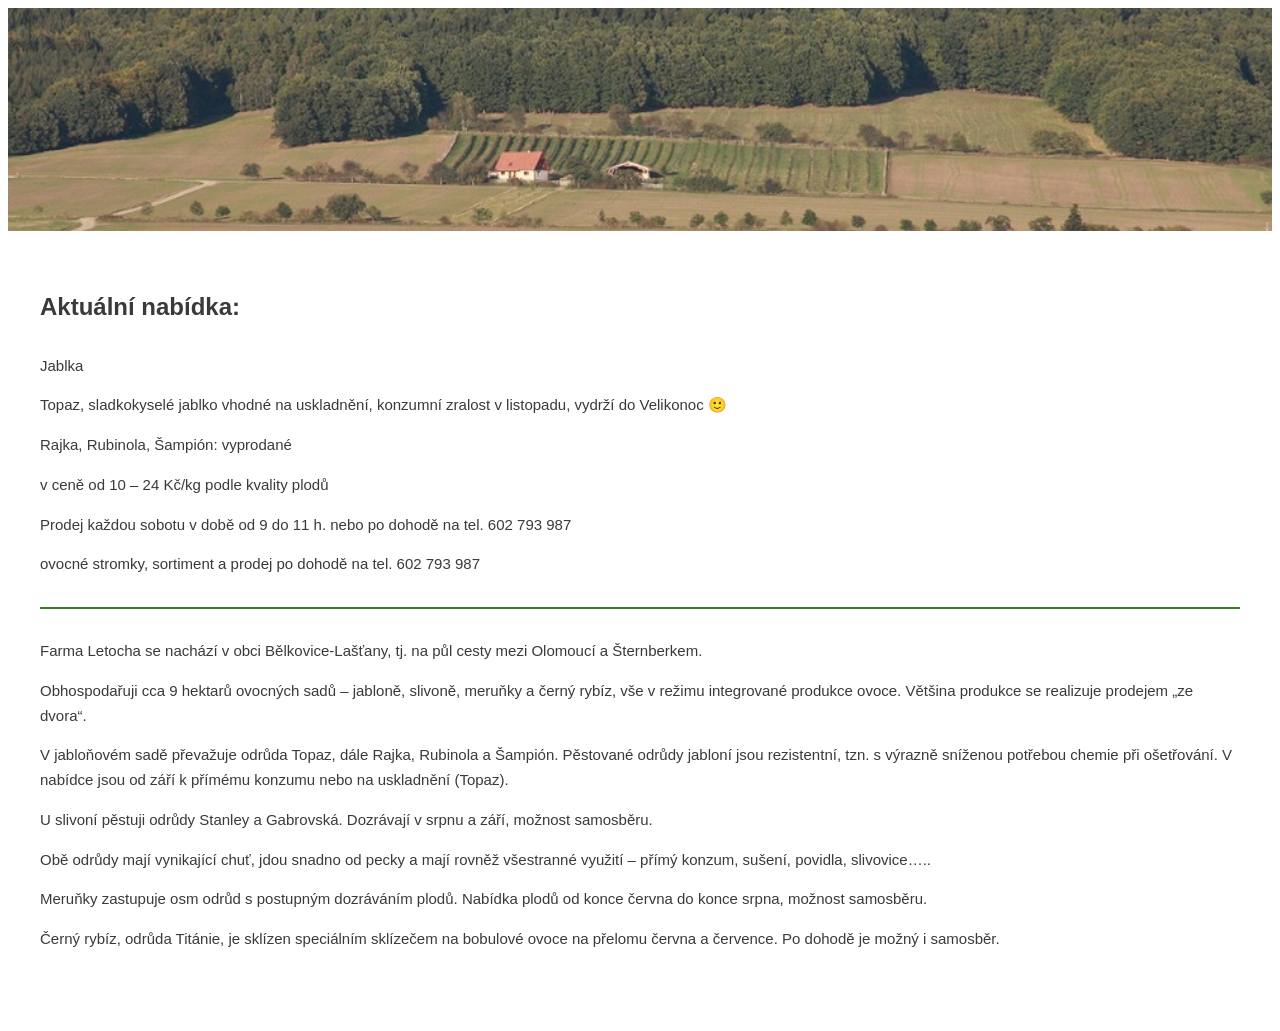
==== commit 4a7a3584: "Restore original homepage and move modern site to /new/" ====
--- a/index.html
+++ b/index.html
@@ -3,762 +3,67 @@
 <head>
   <meta charset="utf-8">
   <meta name="viewport" content="width=device-width, initial-scale=1">
-  <title>Farma Letocha | Ovoce ze sadu a samosběr u Olomouce</title>
-  <meta name="description" content="Jablka, meruňky, černý rybíz a švestky z 9 hektarů sadů v Bělkovicích-Lašťanech. Prodej ovoce i medu ze dvora a sezonní samosběr u Olomouce.">
-  <meta name="author" content="Farma Letocha">
+  <title>FarmaLetocha.cz</title>
   <meta name="robots" content="noindex, nofollow, noimageindex">
-  <meta name="theme-color" content="#173829">
-  <meta name="format-detection" content="telephone=yes">
-  <link rel="canonical" href="https://farmaletocha.github.io/farmaletocha.cz/">
-  <link rel="alternate" hreflang="cs-CZ" href="https://farmaletocha.github.io/farmaletocha.cz/">
-  <link rel="icon" type="image/png" sizes="192x192" href="assets/images/favicon-192.png">
-  <link rel="apple-touch-icon" href="assets/images/favicon-192.png">
-  <link rel="manifest" href="site.webmanifest">
-  <link rel="preload" as="image" href="assets/images/farm/DSC07933-final.webp" imagesrcset="assets/images/farm/DSC07933-final-480.webp 480w, assets/images/farm/DSC07933-final-800.webp 800w, assets/images/farm/DSC07933-final.webp 1280w" imagesizes="(max-width: 720px) calc(100vw - 30px), (max-width: 940px) 560px, (max-width: 1120px) 46vw, 560px" type="image/webp" fetchpriority="high">
-  <link rel="stylesheet" href="styles.css?v=20261014-footer-links">
-
-  <meta property="og:type" content="website">
-  <meta property="og:locale" content="cs_CZ">
-  <meta property="og:site_name" content="Farma Letocha">
-  <meta property="og:title" content="Farma Letocha | Ovoce ze sadu a samosběr u Olomouce">
-  <meta property="og:description" content="Ovoce z 9 hektarů sadů v Bělkovicích-Lašťanech. Prodej ze dvora, sezonní samosběr, med a ovocné stromky.">
-  <meta property="og:url" content="https://farmaletocha.github.io/farmaletocha.cz/">
-  <meta property="og:image" content="https://farmaletocha.github.io/farmaletocha.cz/assets/images/og-image-basket.jpg">
-  <meta property="og:image:width" content="1200">
-  <meta property="og:image:height" content="630">
-  <meta property="og:image:alt" content="Ruce s jablkem a proutěným košíkem při sklizni na Farmě Letocha">
-
-  <meta name="twitter:card" content="summary_large_image">
-  <meta name="twitter:title" content="Farma Letocha | Ovoce přímo ze sadu">
-  <meta name="twitter:description" content="Jablka, meruňky, černý rybíz a švestky z Bělkovic-Lašťan. Také prodej medu.">
-  <meta name="twitter:image" content="https://farmaletocha.github.io/farmaletocha.cz/assets/images/og-image-basket.jpg">
-  <meta name="twitter:image:alt" content="Ruce s jablkem a proutěným košíkem při sklizni na Farmě Letocha">
-
-  <script type="application/ld+json" data-business-schema>
-  {
-    "@context": "https://schema.org",
-    "@type": ["LocalBusiness", "Organization"],
-    "@id": "https://farmaletocha.github.io/farmaletocha.cz/#farma",
-    "name": "Farma Letocha",
-    "legalName": "Leoš Letocha, Ph.D.",
-    "identifier": {
-      "@type": "PropertyValue",
-      "propertyID": "IČO",
-      "value": "72053372"
-    },
-    "url": "https://farmaletocha.github.io/farmaletocha.cz/",
-    "logo": "https://farmaletocha.github.io/farmaletocha.cz/assets/images/logo-source.jpg",
-    "image": [
-      "https://farmaletocha.github.io/farmaletocha.cz/assets/images/farm/DSC07933-final.webp",
-      "https://farmaletocha.github.io/farmaletocha.cz/assets/images/farm/DSC07901-final.webp",
-      "https://farmaletocha.github.io/farmaletocha.cz/assets/images/orchard-winter-honza-edited.webp"
-    ],
-    "description": "Ovocná farma v Bělkovicích-Lašťanech s přibližně 9 hektary sadů. Jablka, meruňky, černý rybíz a švestky, prodej ze dvora, sezonní samosběr a nabídka medu.",
-    "telephone": "+420602793987",
-    "email": "info@farmaletocha.cz",
-    "address": {
-      "@type": "PostalAddress",
-      "addressLocality": "Bělkovice-Lašťany",
-      "addressRegion": "Olomoucký kraj",
-      "addressCountry": "CZ"
-    },
-    "areaServed": [
-      {
-        "@type": "City",
-        "name": "Olomouc"
-      },
-      {
-        "@type": "City",
-        "name": "Šternberk"
-      }
-    ],
-    "hasOfferCatalog": {
-      "@type": "OfferCatalog",
-      "name": "Nabídka Farmy Letocha",
-      "itemListElement": [
-        {
-          "@type": "OfferCatalog",
-          "name": "Jablka",
-          "description": "Jablka pro přímý konzum i na uskladnění."
-        },
-        {
-          "@type": "OfferCatalog",
-          "name": "Meruňky",
-          "description": "Osm odrůd s postupným dozráváním, sezonní samosběr."
-        },
-        {
-          "@type": "OfferCatalog",
-          "name": "Černý rybíz",
-          "description": "Odrůda Titánie, samosběr po dohodě."
-        },
-        {
-          "@type": "OfferCatalog",
-          "name": "Švestky",
-          "description": "Odrůdy Stanley a Gabrovská, sezonní samosběr."
-        },
-        {
-          "@type": "OfferCatalog",
-          "name": "Med",
-          "description": "K ovoci u nás můžete koupit také med. Dostupnost a odběr s vámi rádi domluvíme e-mailem."
-        },
-        {
-          "@type": "OfferCatalog",
-          "name": "Ovocné stromky pro vaši zahradu",
-          "description": "Rádi vám napíšeme, jaké stromky právě máme, a domluvíme se na odběru."
-        }
-      ]
-    }
-  }
-  </script>
-
-  <script type="application/ld+json" data-faq-schema>
-  {
-    "@context": "https://schema.org",
-    "@type": "FAQPage",
-    "mainEntity": []
-  }
-  </script>
+  <link rel="canonical" href="https://www.farmaletocha.cz/">
+  <link rel="icon" href="data:,">
+  <link rel="license" href="legacy-assets/astra-LICENSE.txt">
+  <link rel="stylesheet" href="legacy-assets/astra-main-4.12.0.min.css">
+  <link rel="stylesheet" href="legacy.css?v=20261018-full-width">
 </head>
 <body>
-  <a class="skip-link" href="#obsah">Přeskočit na hlavní obsah</a>
+  <main class="restored-page">
+    <div class="entry-content" data-restored-content>
+<div class="wp-block-columns alignfull is-layout-flex wp-container-core-columns-is-layout-0a3669b5 wp-block-columns-is-layout-flex" style="margin-top:0;margin-bottom:0;padding-top:0;padding-right:0;padding-bottom:0;padding-left:0">
+<div class="wp-block-column is-layout-flow wp-block-column-is-layout-flow">
+<figure class="wp-block-image alignwide size-full"><img loading="lazy" decoding="async" width="997" height="176" src="legacy-assets/farma-slider-upr2.jpg" alt="" class="wp-image-73" srcset="legacy-assets/farma-slider-upr2.jpg 997w, legacy-assets/farma-slider-upr2-300x53.jpg 300w, legacy-assets/farma-slider-upr2-768x136.jpg 768w" sizes="auto, (max-width: 997px) 100vw, 997px" /></figure>
+</div>
+</div>
 
-  <div class="notice-bar">
-    <div class="container notice-bar__inner">
-      <p><span class="status-dot" aria-hidden="true"></span> <span data-harvest-announcement>Načítám aktuální nabídku samosběru…</span></p>
-      <a href="#samosber" data-harvest-announcement-link data-sales-email>Zobrazit nabídku <strong>→</strong></a>
+<div class="wp-block-columns is-layout-flex wp-container-core-columns-is-layout-7387b849 wp-block-columns-is-layout-flex">
+<div class="wp-block-column is-layout-flow wp-block-column-is-layout-flow">
+<h4 class="wp-block-heading">Aktuální nabídka:</h4>
+
+<p class="wp-block-paragraph"></p>
+
+<p class="has-text-align-left wp-block-paragraph"></p>
+
+<p class="has-text-align-left wp-block-paragraph">Jablka</p>
+
+<p class="has-text-align-left wp-block-paragraph"></p>
+
+<p class="has-text-align-left wp-block-paragraph">Topaz, sladkokyselé jablko vhodné na uskladnění, konzumní zralost v listopadu, vydrží do Velikonoc 🙂</p>
+
+<p class="wp-block-paragraph">Rajka, Rubinola, Šampión: vyprodané</p>
+
+<p class="wp-block-paragraph">v ceně od 10 &#8211; 24 Kč/kg podle kvality plodů</p>
+
+<p class="wp-block-paragraph">Prodej každou sobotu v době od 9 do 11 h. nebo po dohodě na tel. 602 793 987</p>
+
+<p class="wp-block-paragraph"></p>
+
+<p class="has-text-align-left wp-block-paragraph">ovocné stromky, sortiment a prodej po dohodě na tel. 602 793 987</p>
+
+<hr class="wp-block-separator has-text-color has-ast-global-color-1-color has-alpha-channel-opacity has-ast-global-color-1-background-color has-background is-style-wide"/>
+
+<p class="has-text-align-left wp-block-paragraph">Farma Letocha se nachází v obci Bělkovice-Lašťany, tj. na půl cesty mezi Olomoucí a Šternberkem.</p>
+
+<p class="wp-block-paragraph">Obhospodařuji cca 9 hektarů ovocných sadů &#8211; jabloně, slivoně, meruňky a černý rybíz, vše v režimu integrované produkce ovoce. Většina produkce se realizuje prodejem &#8222;ze dvora&#8220;.</p>
+
+<p class="wp-block-paragraph">V jabloňovém sadě převažuje odrůda Topaz, dále Rajka, Rubinola a Šampión. Pěstované odrůdy jabloní jsou rezistentní, tzn. s výrazně sníženou potřebou chemie při ošetřování.&nbsp;V nabídce jsou od září k&nbsp;přímému konzumu nebo na uskladnění (Topaz).&nbsp;&nbsp;</p>
+
+<p class="wp-block-paragraph">U slivoní pěstuji odrůdy Stanley a Gabrovská. Dozrávají v srpnu a září, možnost samosběru.</p>
+
+<p class="wp-block-paragraph">Obě odrůdy mají vynikající chuť,&nbsp;jdou snadno od pecky a mají&nbsp;rovněž všestranné využití &#8211; přímý konzum, sušení, povidla, slivovice&#8230;..</p>
+
+<p class="wp-block-paragraph">Meruňky zastupuje osm odrůd s postupným dozráváním plodů. Nabídka plodů od konce června do konce srpna, možnost samosběru.</p>
+
+<p class="wp-block-paragraph">Černý rybíz, odrůda Titánie, je sklízen speciálním sklízečem na bobulové ovoce&nbsp;na přelomu června a července. Po dohodě je možný i samosběr.</p>
+</div>
+</div>
+
+<p class="wp-block-paragraph"></p>
     </div>
-  </div>
-
-  <header class="site-header" data-header>
-    <div class="container nav-shell">
-      <a class="brand" href="#uvod" aria-label="Farma Letocha – úvod">
-        <img src="assets/images/logo-transparent.png" width="246" height="137" alt="Farma Letocha">
-      </a>
-
-      <button class="menu-toggle" type="button" aria-expanded="false" aria-controls="hlavni-menu" data-menu-toggle>
-        <span class="menu-toggle__label">Menu</span>
-        <span class="menu-toggle__icon" aria-hidden="true">
-          <span></span><span></span><span></span>
-        </span>
-      </button>
-
-      <nav class="main-nav" id="hlavni-menu" aria-label="Hlavní navigace" data-menu>
-        <a href="#farma">O farmě</a>
-        <a href="#ovoce">Nabídka</a>
-        <a href="#sezona">Sezona</a>
-        <a href="#samosber">Samosběr</a>
-        <a href="#kontakt">Kontakt</a>
-        <a class="button button--small button--dark nav-phone" href="mailto:?to=%22Farma%20Letocha%22%20%3Cinfo%40farmaletocha.cz%3E">
-          <svg aria-hidden="true" viewBox="0 0 24 24"><path d="M3 5h18v14H3z"/><path d="m3 7 9 7 9-7"/></svg>
-          Napište nám
-        </a>
-      </nav>
-    </div>
-  </header>
-
-  <main id="obsah">
-    <section class="hero" id="uvod">
-      <div class="hero__grain" aria-hidden="true"></div>
-      <div class="container hero__grid">
-        <div class="hero__copy">
-          <p class="eyebrow"><span></span> <span data-copy="intro.location">Bělkovice-Lašťany · Olomoucko</span></p>
-          <h1><span data-copy="intro.title">Ovoce ze sadu.</span><br><em data-copy="intro.subtitle">Přímo ze dvora.</em></h1>
-          <p class="hero__lead" data-copy="intro.description">Na devíti hektarech mezi Olomoucí a Šternberkem pěstujeme jablka, meruňky, černý rybíz a švestky – šetrně, v režimu integrované produkce.</p>
-          <div class="hero__actions">
-            <a class="button button--primary" href="#ovoce">
-              Prohlédnout nabídku
-              <svg aria-hidden="true" viewBox="0 0 24 24"><path d="m5 12 14 0M13 6l6 6-6 6"/></svg>
-            </a>
-            <a class="text-link" href="#samosber" data-harvest-action>
-              <span data-harvest-action-label>Rezervovat samosběr</span>
-              <span aria-hidden="true">↘</span>
-            </a>
-          </div>
-          <div class="hero__note">
-            <svg aria-hidden="true" viewBox="0 0 24 24"><path d="M12 22a10 10 0 1 0 0-20 10 10 0 0 0 0 20Zm0-14v4l3 2"/></svg>
-            <p><strong data-sale-hours>Prodejní dobu vám rádi pošleme e-mailem.</strong><br><span data-sale-arrangement>Před cestou nám napište.</span></p>
-          </div>
-        </div>
-
-        <figure class="hero__visual" data-hero-carousel aria-label="Naše ovoce">
-          <div class="hero__image-wrap">
-            <div class="hero__slides" id="hero-photos" data-hero-slides aria-live="off">
-              <div class="hero__slide is-active" data-hero-slide="apples" data-name="Jablka" data-title="Jablka z našeho sadu" data-description="od září, Topaz na uskladnění" role="group" aria-roledescription="snímek" aria-label="1 ze 4: Jablka">
-                <img src="assets/images/farm/DSC07933-final.webp" srcset="assets/images/farm/DSC07933-final-480.webp 480w, assets/images/farm/DSC07933-final-800.webp 800w, assets/images/farm/DSC07933-final.webp 1280w" sizes="(max-width: 720px) calc(100vw - 30px), (max-width: 940px) 560px, (max-width: 1120px) 46vw, 560px" width="1280" height="1920" alt="Ruce při sklizni jablek do proutěného košíku v sadu Farmy Letocha" data-photo-id="DSC07933" fetchpriority="high">
-              </div>
-              <div class="hero__slide" data-hero-slide="apricots" data-name="Meruňky" data-title="8 odrůd meruněk" data-description="postupně celé léto" role="group" aria-roledescription="snímek" aria-label="2 ze 4: Meruňky" aria-hidden="true">
-                <img src="assets/images/apricots-generated.webp" srcset="assets/images/apricots-generated-768.webp 768w, assets/images/apricots-generated.webp 1536w" sizes="(max-width: 720px) calc(100vw - 30px), 560px" width="1536" height="1024" alt="Ilustrace zralých meruněk na větvi" loading="lazy" decoding="async">
-              </div>
-              <div class="hero__slide" data-hero-slide="blackcurrants" data-name="Černý rybíz" data-title="Černý rybíz Titánie" data-description="na přelomu června a července" role="group" aria-roledescription="snímek" aria-label="3 ze 4: Černý rybíz" aria-hidden="true">
-                <img src="assets/images/blackcurrants-generated.webp" srcset="assets/images/blackcurrants-generated-768.webp 768w, assets/images/blackcurrants-generated.webp 1536w" sizes="(max-width: 720px) calc(100vw - 30px), 560px" width="1536" height="1024" alt="Ilustrace černého rybízu" loading="lazy" decoding="async">
-              </div>
-              <div class="hero__slide" data-hero-slide="plums" data-name="Švestky" data-title="Švestky ze sadu" data-description="Stanley a Gabrovská" role="group" aria-roledescription="snímek" aria-label="4 ze 4: Švestky" aria-hidden="true">
-                <img src="assets/images/plums-generated.webp" srcset="assets/images/plums-generated-768.webp 768w, assets/images/plums-generated.webp 1536w" sizes="(max-width: 720px) calc(100vw - 30px), 560px" width="1536" height="1024" alt="Ilustrace zralých fialových švestek na větvi" loading="lazy" decoding="async">
-              </div>
-            </div>
-            <div class="hero__controls" data-hero-controls hidden>
-              <div class="hero__dots" role="group" aria-label="Výběr ovoce">
-                <button type="button" data-hero-select="apples" aria-label="Zobrazit: Jablka" aria-pressed="true" aria-controls="hero-photos"><span></span></button>
-                <button type="button" data-hero-select="apricots" aria-label="Zobrazit: Meruňky" aria-pressed="false" aria-controls="hero-photos"><span></span></button>
-                <button type="button" data-hero-select="blackcurrants" aria-label="Zobrazit: Černý rybíz" aria-pressed="false" aria-controls="hero-photos"><span></span></button>
-                <button type="button" data-hero-select="plums" aria-label="Zobrazit: Švestky" aria-pressed="false" aria-controls="hero-photos"><span></span></button>
-              </div>
-              <button class="hero__pause" type="button" data-hero-toggle aria-label="Pozastavit střídání fotografií" aria-controls="hero-photos">Ⅱ</button>
-            </div>
-            <p class="hero__feedback" data-hero-feedback role="status" hidden></p>
-          </div>
-          <div class="hero__seal" aria-label="Integrovaná produkce ovoce">
-            <svg aria-hidden="true" viewBox="0 0 64 64">
-              <path d="M50 11C33 13 19 21 14 36c-3 9 3 16 12 14 15-4 22-20 24-39Z"/>
-              <path d="M14 52c5-13 14-23 29-31"/>
-            </svg>
-            <span>Integrovaná<br>produkce</span>
-          </div>
-          <div class="hero__fruit-card" data-hero-caption data-fruit-color="apples" aria-live="off" aria-atomic="true">
-            <span class="hero__fruit-icon" aria-hidden="true">●</span>
-            <div><strong data-hero-title>Jablka z našeho sadu</strong><small data-hero-description>od září, Topaz na uskladnění</small></div>
-          </div>
-        </figure>
-      </div>
-
-      <div class="container hero__facts" aria-label="Fakta o Farmě Letocha">
-        <div class="fact">
-          <strong>9 ha</strong>
-          <span>ovocných sadů</span>
-        </div>
-        <div class="fact">
-          <strong>4</strong>
-          <span>druhy ovoce</span>
-        </div>
-        <div class="fact">
-          <strong>8</strong>
-          <span>odrůd meruněk</span>
-        </div>
-        <div class="fact fact--wide">
-          <svg aria-hidden="true" viewBox="0 0 24 24"><path d="M12 21s7-5.33 7-12A7 7 0 1 0 5 9c0 6.67 7 12 7 12Z"/><circle cx="12" cy="9" r="2.5"/></svg>
-          <span>Na půl cesty mezi<br><strong>Olomoucí a Šternberkem</strong></span>
-        </div>
-      </div>
-    </section>
-
-    <section class="story section" id="farma">
-      <div class="container story__grid">
-        <div class="story__media reveal">
-          <figure class="story__image story__image--main">
-            <img src="assets/images/farm/honza-harvest-portrait-edited.webp" srcset="assets/images/farm/honza-harvest-portrait-edited-640.webp 640w, assets/images/farm/honza-harvest-portrait-edited-1200.webp 1200w, assets/images/farm/honza-harvest-portrait-edited.webp 1536w" sizes="(max-width: 720px) calc(100vw - 30px), (max-width: 940px) calc(100vw - 48px), 600px" width="1536" height="1024" alt="Muž při sklizni jablka ze stromu v sadu Farmy Letocha" data-photo-id="honza-harvest-portrait-edited" loading="lazy">
-            <figcaption class="image-label">Sklizeň v našem sadu</figcaption>
-          </figure>
-          <figure class="story__image story__image--small">
-            <img src="assets/images/farm/DSC07950-final.webp" srcset="assets/images/farm/DSC07950-final-480.webp 480w, assets/images/farm/DSC07950-final-800.webp 800w, assets/images/farm/DSC07950-final.webp 1280w" sizes="(max-width: 720px) 38vw, (max-width: 940px) 34vw, 210px" width="1280" height="1920" alt="Proutěný košík s jablky v trávě pod jabloní na Farmě Letocha" data-photo-id="DSC07950" loading="lazy">
-          </figure>
-          <div class="story__stamp" aria-hidden="true">
-            <span>ze dvora</span>
-            <svg viewBox="0 0 100 100"><path id="circlePath" d="M 50,50 m -35,0 a 35,35 0 1,1 70,0 a 35,35 0 1,1 -70,0" fill="none"/><text><textPath href="#circlePath">BĚLKOVICE-LAŠŤANY · OVOCNÉ SADY · </textPath></text></svg>
-          </div>
-        </div>
-
-        <div class="story__copy reveal">
-          <p class="eyebrow"><span></span> O našich sadech</p>
-          <h2 data-copy="story.title">Devět hektarů, čtyři druhy ovoce a práce, která se řídí přírodou.</h2>
-          <p class="lead" data-copy="story.lead">Naše sady najdete v Bělkovicích-Lašťanech. Dozrávají v nich jablka, meruňky, černý rybíz a švestky.</p>
-          <p data-copy="story.description">Ovoce pěstujeme v režimu integrované produkce. Odolné odrůdy jabloní potřebují výrazně méně chemického ošetřování. Většinu úrody prodáváme ze dvora.</p>
-
-          <div class="story__principles">
-            <article>
-              <span class="icon-box">
-                <svg aria-hidden="true" viewBox="0 0 24 24"><path d="M20 4C12 4 5 8 4 16c-.5 4 3 5 6 3 6-3 9-9 10-15Z"/><path d="M4 21c2-6 6-10 12-13"/></svg>
-              </span>
-              <div><h3>Šetrnější pěstování</h3><p>Odolné odrůdy jabloní a integrovaná produkce.</p></div>
-            </article>
-            <article>
-              <span class="icon-box">
-                <svg aria-hidden="true" viewBox="0 0 24 24"><path d="M4 19h16M6 19V9l6-5 6 5v10M9 19v-5h6v5"/></svg>
-              </span>
-              <div><h3>Krátká cesta k vám</h3><p>Kupujete od toho, kdo ovoce vypěstoval.</p></div>
-            </article>
-          </div>
-
-          <a class="inline-cta" href="#kontakt">
-            Poznejte místo, kde ovoce roste
-            <svg aria-hidden="true" viewBox="0 0 24 24"><path d="m5 12 14 0M13 6l6 6-6 6"/></svg>
-          </a>
-        </div>
-      </div>
-    </section>
-
-    <section class="produce section" id="ovoce">
-      <div class="container">
-        <header class="section-heading reveal">
-          <div>
-            <p class="eyebrow"><span></span> Co u nás roste</p>
-            <h2>Každé ovoce má svůj čas.</h2>
-          </div>
-          <p>Sezonu otevírají rybíz a první meruňky. V srpnu dozrávají také švestky a od září jablka. Termíny sklizně určují zralost plodů a počasí.</p>
-        </header>
-
-        <aside class="current-offer reveal" id="aktualni-nabidka" aria-labelledby="aktualni-nabidka-nadpis" data-current-offer hidden>
-          <h3 id="aktualni-nabidka-nadpis">Aktuální nabídka</h3>
-        </aside>
-        <noscript><p>Aktuální nabídku a ceny vám rádi pošleme e-mailem.</p></noscript>
-
-        <div class="produce-grid">
-          <article class="produce-card reveal" data-fruit="apples">
-            <div class="produce-card__image">
-              <img src="assets/images/farm/DSC07891-final.webp" srcset="assets/images/farm/DSC07891-final-480.webp 480w, assets/images/farm/DSC07891-final-800.webp 800w, assets/images/farm/DSC07891-final.webp 1280w" sizes="(max-width: 480px) calc(100vw - 30px), (max-width: 940px) 38vw, (max-width: 1288px) 19vw, 231px" width="1280" height="1920" alt="Detail červených jablek na větvi v sadu Farmy Letocha" data-photo-id="DSC07891" loading="lazy">
-            </div>
-            <div class="produce-card__body">
-              <div class="produce-card__topline">
-                <span class="season-chip" data-months="9,10">od září</span>
-              </div>
-              <h3>Jablka</h3>
-              <p data-fruit-description>Pěstujeme odolné odrůdy jablek. Převažuje sladkokyselý Topaz vhodný k uskladnění.</p>
-              <ul class="tag-list" aria-label="Pěstované odrůdy jablek" data-fruit-varieties data-apple-varieties>
-                <li>Topaz</li><li>Rajka</li><li>Rubinola</li><li>Šampion</li>
-              </ul>
-              <a href="#samosber">Více o samosběru <span aria-hidden="true">↗</span></a>
-            </div>
-          </article>
-
-          <article class="produce-card reveal" data-fruit="apricots">
-            <div class="produce-card__image">
-              <img src="assets/images/apricots-generated.webp" srcset="assets/images/apricots-generated-768.webp 768w, assets/images/apricots-generated.webp 1536w" sizes="(max-width: 480px) calc(100vw - 30px), (max-width: 940px) 38vw, (max-width: 1288px) 19vw, 231px" width="1536" height="1024" alt="Ilustrace zralých meruněk na větvi" loading="lazy">
-            </div>
-            <div class="produce-card__body">
-              <div class="produce-card__topline">
-                <span class="season-chip" data-months="6,7,8">červen–srpen</span>
-              </div>
-              <h3>Meruňky</h3>
-              <p data-fruit-description>Osm odrůd dozrává postupně od konce června do konce srpna. V sezoně nabízíme také samosběr meruněk.</p>
-              <ul class="tag-list" aria-label="Pěstované odrůdy meruněk" data-fruit-varieties hidden></ul>
-              <a href="#samosber">Více o samosběru <span aria-hidden="true">↗</span></a>
-            </div>
-          </article>
-
-          <article class="produce-card reveal" data-fruit="blackcurrants">
-            <div class="produce-card__image">
-              <img src="assets/images/blackcurrants-generated.webp" srcset="assets/images/blackcurrants-generated-768.webp 768w, assets/images/blackcurrants-generated.webp 1536w" sizes="(max-width: 480px) calc(100vw - 30px), (max-width: 940px) 38vw, (max-width: 1288px) 19vw, 231px" width="1536" height="1024" alt="Ilustrace černého rybízu" loading="lazy">
-            </div>
-            <div class="produce-card__body">
-              <div class="produce-card__topline">
-                <span class="season-chip" data-months="6,7">červen–červenec</span>
-              </div>
-              <h3>Černý rybíz</h3>
-              <p data-fruit-description>Černý rybíz sklízíme speciálním sklízečem na přelomu června a července. Po domluvě si rybíz můžete nasbírat i sami.</p>
-              <ul class="tag-list" aria-label="Pěstované odrůdy černého rybízu" data-fruit-varieties>
-                <li>Titánie</li>
-              </ul>
-              <a href="mailto:?to=%22Farma%20Letocha%20%E2%80%93%20prodej%22%20%3Cprodej%40farmaletocha.cz%3E" data-sales-email>Domluvit odběr <span aria-hidden="true">↗</span></a>
-            </div>
-          </article>
-
-          <article class="produce-card reveal" data-fruit="plums">
-            <div class="produce-card__image">
-              <img src="assets/images/plums-generated.webp" srcset="assets/images/plums-generated-768.webp 768w, assets/images/plums-generated.webp 1536w" sizes="(max-width: 480px) calc(100vw - 30px), (max-width: 940px) 38vw, (max-width: 1288px) 19vw, 231px" width="1536" height="1024" alt="Ilustrace zralých fialových švestek na větvi" loading="lazy">
-            </div>
-            <div class="produce-card__body">
-              <div class="produce-card__topline">
-                <span class="season-chip" data-months="8,9">srpen–září</span>
-              </div>
-              <h3>Švestky</h3>
-              <p data-fruit-description>Švestky snadno zbavíte pecky. Hodí se k jídlu, sušení, na povidla i slivovici.</p>
-              <ul class="tag-list" aria-label="Pěstované odrůdy švestek" data-fruit-varieties>
-                <li>Stanley</li><li>Gabrovská</li>
-              </ul>
-              <a href="#samosber">Více o samosběru <span aria-hidden="true">↗</span></a>
-            </div>
-          </article>
-        </div>
-
-        <article class="product-offer honey-offer reveal" id="med" aria-labelledby="med-nadpis">
-          <div class="product-offer__image honey-offer__image">
-            <img src="assets/images/honey-generated.webp" srcset="assets/images/honey-generated-640.webp 640w, assets/images/honey-generated-1200.webp 1200w, assets/images/honey-generated.webp 1536w" sizes="(max-width: 720px) calc(100vw - 30px), (max-width: 1288px) 42vw, 520px" width="1536" height="1024" alt="Ilustrace sklenice medu s dřevěnou naběračkou v sadu" loading="lazy">
-          </div>
-          <div class="product-offer__copy honey-offer__copy">
-            <p class="eyebrow">Také v nabídce</p>
-            <h3 id="med-nadpis" data-copy="honey.title">Med</h3>
-            <p data-copy="honey.description">K ovoci u nás můžete koupit také med. Dostupnost a odběr s vámi rádi domluvíme e-mailem.</p>
-            <a class="button button--dark" href="mailto:?to=%22Farma%20Letocha%20%E2%80%93%20prodej%22%20%3Cprodej%40farmaletocha.cz%3E" data-sales-email>Zeptat se na med</a>
-          </div>
-        </article>
-
-        <article class="product-offer tree-banner reveal" id="stromky" aria-labelledby="stromky-nadpis">
-          <div class="product-offer__image">
-            <img src="assets/images/farm/DSC07985-final.webp" srcset="assets/images/farm/DSC07985-final-480.webp 480w, assets/images/farm/DSC07985-final-800.webp 800w, assets/images/farm/DSC07985-final.webp 1280w" sizes="(max-width: 720px) calc(100vw - 30px), (max-width: 1288px) 42vw, 520px" width="1280" height="1920" alt="Detail ovocného stromu v podvečerním slunci" data-photo-id="DSC07985" loading="lazy">
-          </div>
-          <div class="product-offer__copy">
-            <p class="eyebrow">Také v nabídce</p>
-            <h3 id="stromky-nadpis" data-copy="trees.title">Ovocné stromky pro vaši zahradu</h3>
-            <p data-copy="trees.description">Rádi vám napíšeme, jaké stromky právě máme, a domluvíme se na odběru.</p>
-            <a class="button button--dark" href="mailto:?to=%22Farma%20Letocha%20%E2%80%93%20prodej%22%20%3Cprodej%40farmaletocha.cz%3E" data-sales-email>Zeptat se na stromky</a>
-          </div>
-        </article>
-      </div>
-    </section>
-
-    <section class="season section" id="sezona">
-      <div class="container season__grid">
-        <div class="season__intro reveal">
-          <p class="eyebrow eyebrow--light"><span></span> Kalendář sklizně</p>
-          <h2>Od prvních bobulí až po jablka na zimu.</h2>
-          <p>Kalendář je orientační. Zralost ovoce se každý rok posouvá podle průběhu počasí.</p>
-          <a class="button button--cream" href="mailto:?to=%22Farma%20Letocha%20%E2%80%93%20prodej%22%20%3Cprodej%40farmaletocha.cz%3E" data-sales-email>
-            Co právě dozrává?
-            <svg aria-hidden="true" viewBox="0 0 24 24"><path d="M3 5h18v14H3z"/><path d="m3 7 9 7 9-7"/></svg>
-          </a>
-        </div>
-
-        <div class="calendar reveal" aria-label="Orientační měsíce sklizně" data-calendar>
-          <p>Sezona začíná v červnu rybízem a meruňkami, pokračuje švestkami a uzavírají ji jablka.</p>
-        </div>
-      </div>
-    </section>
-
-    <section class="self-pick section" id="samosber">
-      <div class="container">
-        <header class="section-heading section-heading--center reveal">
-          <div>
-            <p class="eyebrow"><span></span> Samosběr</p>
-            <h2>Vyberte si termín. Zbytek dozraje v sadu.</h2>
-          </div>
-          <p>V sezoně si u nás můžete sami natrhat meruňky a švestky, po domluvě i černý rybíz.</p>
-        </header>
-
-        <section class="harvest-offer reveal" aria-labelledby="nabidka-samosberu" data-harvest-offer>
-          <div class="harvest-offer__head">
-            <div>
-              <span class="offer-status"><i aria-hidden="true"></i> <span data-offer-label>Načítám nabídku</span></span>
-              <h3 id="nabidka-samosberu" data-offer-title>Aktuální termíny samosběru</h3>
-              <p data-offer-description>Načítám informace o dostupných termínech.</p>
-            </div>
-            <div class="harvest-offer__meta" data-offer-meta>
-              <span>Orientační čas</span>
-              <strong data-offer-time>Podle termínu</strong>
-            </div>
-          </div>
-
-          <div class="slot-grid" aria-label="Aktuální termíny samosběru" aria-live="polite" data-slot-grid>
-            <div class="slot-loading">Načítám aktuální termíny…</div>
-          </div>
-          <noscript><p class="slot-empty">Na možnosti samosběru se nás zeptejte e-mailem.</p></noscript>
-
-          <div class="harvest-offer__note">
-            <svg aria-hidden="true" viewBox="0 0 24 24"><path d="M12 22a10 10 0 1 0 0-20 10 10 0 0 0 0 20Zm0-14v4l3 2"/></svg>
-            <p><strong data-offer-confirmation-title>Termín platí až po našem potvrzení.</strong> <span data-offer-confirmation-note>Podrobnosti obdržíte při potvrzení termínu.</span></p>
-          </div>
-        </section>
-
-        <p class="slot-empty" data-reservation-unavailable role="status" hidden></p>
-        <section class="reservation reveal" id="rezervace" aria-labelledby="rezervace-nadpis" data-reservation-section hidden>
-          <div class="reservation__intro">
-            <p class="eyebrow eyebrow--light"><span></span> Nezávazná rezervace</p>
-            <h3 id="rezervace-nadpis">Rezervujte si místo v sadu.</h3>
-            <p>Vyberte termín a pošlete nám žádost ze svého e-mailu. Ozveme se vám s potvrzením.</p>
-            <ul>
-              <li><span>1</span> Bez platby předem</li>
-              <li><span>2</span> Bez registrace</li>
-              <li><span>3</span> Žádost e-mailem</li>
-            </ul>
-          </div>
-
-          <form class="reservation-form" action="mailto:?to=%22Farma%20Letocha%20%E2%80%93%20prodej%22%20%3Cprodej%40farmaletocha.cz%3E" method="post" enctype="text/plain" data-reservation-form>
-            <div class="form-field form-field--wide">
-              <label for="reservation-slot">Preferovaný termín</label>
-              <select id="reservation-slot" name="Termin" required data-slot-select>
-                <option value="">Načítám termíny…</option>
-              </select>
-            </div>
-
-            <div class="form-field">
-              <label for="reservation-name">Jméno a příjmení</label>
-              <input id="reservation-name" name="Jmeno" type="text" autocomplete="name" placeholder="Jan Novák" required>
-            </div>
-
-            <div class="form-field">
-              <label for="reservation-phone">Telefon</label>
-              <input id="reservation-phone" name="Telefon" type="tel" autocomplete="tel" inputmode="tel" placeholder="+420 777 123 456" required>
-            </div>
-
-            <div class="form-field">
-              <label for="reservation-people">Počet osob</label>
-              <select id="reservation-people" name="Pocet osob" required>
-                <option value="">Vyberte</option>
-                <option>1 osoba</option>
-                <option>2 osoby</option>
-                <option>3 osoby</option>
-                <option>4 osoby</option>
-                <option>5 a více osob</option>
-              </select>
-            </div>
-
-            <div class="form-field">
-              <label for="reservation-amount">Předpokládané množství</label>
-              <select id="reservation-amount" name="Mnozstvi" required>
-                <option value="">Vyberte</option>
-                <option>do 10 kg</option>
-                <option>10–20 kg</option>
-                <option>20–40 kg</option>
-                <option>více než 40 kg</option>
-              </select>
-            </div>
-
-            <div class="form-field form-field--wide">
-              <label for="reservation-note">Poznámka <span>nepovinné</span></label>
-              <textarea id="reservation-note" name="Poznamka" rows="3" placeholder="Například příjezd s dětmi nebo dotaz k odběru."></textarea>
-            </div>
-
-            <div class="reservation-form__actions form-field--wide">
-              <button class="button button--primary" type="submit">
-                Připravit žádost e-mailem
-                <svg aria-hidden="true" viewBox="0 0 24 24"><path d="M3 5h18v14H3z"/><path d="m3 7 9 7 9-7"/></svg>
-              </button>
-              <button class="copy-button" type="button" data-copy-reservation>Zkopírovat údaje</button>
-            </div>
-            <p class="reservation-form__note form-field--wide">Termín platí až po našem potvrzení. Odesláním žádosti se nezavazujete k odběru ani k platbě. <a href="soukromi.html">Jak pracujeme s vašimi osobními údaji.</a></p>
-            <p class="reservation-form__feedback form-field--wide" role="status" aria-live="polite" data-reservation-feedback></p>
-          </form>
-        </section>
-
-        <div class="steps steps--compact">
-          <article class="step reveal">
-            <span class="step__number">1</span>
-            <svg aria-hidden="true" viewBox="0 0 48 48"><path d="M8 13h32v24H8zM8 19h32M16 8v10M32 8v10"/><path d="m17 29 5 5 10-11"/></svg>
-            <h3>Vyberte termín</h3>
-            <p>Zvolte volný termín nebo nás e-mailem požádejte o jiný.</p>
-          </article>
-          <article class="step reveal">
-            <span class="step__number">2</span>
-            <svg aria-hidden="true" viewBox="0 0 48 48"><path d="M6 10h36v28H6z"/><path d="m6 14 18 14 18-14"/></svg>
-            <h3>Počkejte na potvrzení</h3>
-            <p>Podle zralosti a počasí vám termín potvrdíme a pošleme pokyny k příjezdu.</p>
-          </article>
-          <article class="step reveal">
-            <span class="step__number">3</span>
-            <svg aria-hidden="true" viewBox="0 0 48 48"><path d="M24 44s14-11 14-26A14 14 0 1 0 10 18c0 15 14 26 14 26Z"/><circle cx="24" cy="18" r="5"/></svg>
-            <h3>Přijeďte do sadu</h3>
-            <p>Užijte si sklizeň tam, kde ovoce dozrálo.</p>
-          </article>
-        </div>
-      </div>
-    </section>
-
-    <section class="gallery-section section" id="galerie">
-      <div class="container">
-        <header class="section-heading reveal">
-          <div>
-            <p class="eyebrow"><span></span> Fotogalerie</p>
-            <h2>Ze života v sadu</h2>
-            <p>Od jarních květů přes sklizeň až po zimní klid.</p>
-          </div>
-        </header>
-
-        <div class="gallery">
-          <button class="gallery__item gallery__item--tall reveal" type="button" data-gallery-src="assets/images/farm/DSC07950-final.webp" data-gallery-alt="Proutěný košík s jablky v trávě pod jabloní na Farmě Letocha" data-gallery-caption="Ze sadu do košíku">
-            <img src="assets/images/farm/DSC07950-final.webp" srcset="assets/images/farm/DSC07950-final-480.webp 480w, assets/images/farm/DSC07950-final-800.webp 800w, assets/images/farm/DSC07950-final.webp 1280w" sizes="(max-width: 720px) calc(100vw - 30px), 31vw" width="1280" height="1920" alt="Proutěný košík s jablky v trávě pod jabloní na Farmě Letocha" data-photo-id="DSC07950" loading="lazy">
-            <span class="gallery__caption">Ze sadu do košíku</span>
-          </button>
-          <button class="gallery__item gallery__item--wide reveal" type="button" data-gallery-src="assets/images/farm/DSC07901-final.webp" data-gallery-alt="Travnatá cesta mezi řadami jabloní s plody na Farmě Letocha" data-gallery-caption="Mezi řádky jabloní">
-            <img src="assets/images/farm/DSC07901-final.webp" srcset="assets/images/farm/DSC07901-final-640.webp 640w, assets/images/farm/DSC07901-final-1200.webp 1200w, assets/images/farm/DSC07901-final.webp 1920w" sizes="(max-width: 720px) calc(100vw - 30px), 62vw" width="1920" height="1280" alt="Travnatá cesta mezi řadami jabloní s plody na Farmě Letocha" data-photo-id="DSC07901" loading="lazy">
-            <span class="gallery__caption">Mezi řádky jabloní</span>
-          </button>
-          <button class="gallery__item reveal" type="button" data-gallery-src="assets/images/farm/DSC01170-final.webp" data-gallery-alt="Traktor s plnou bednou sklizených jablek v sadu Farmy Letocha" data-gallery-caption="Při sklizni">
-            <img src="assets/images/farm/DSC01170-final.webp" srcset="assets/images/farm/DSC01170-final-640.webp 640w, assets/images/farm/DSC01170-final-1200.webp 1200w, assets/images/farm/DSC01170-final.webp 1920w" sizes="(max-width: 720px) calc(100vw - 30px), 31vw" width="1920" height="1280" alt="Traktor s plnou bednou sklizených jablek v sadu Farmy Letocha" data-photo-id="DSC01170" loading="lazy">
-            <span class="gallery__caption">Při sklizni</span>
-          </button>
-          <button class="gallery__item reveal" type="button" data-gallery-src="assets/images/farm/DSC07917-final.webp" data-gallery-alt="Ruka držící červené jablko na větvi v sadu Farmy Letocha" data-gallery-caption="Přímo z větve">
-            <img src="assets/images/farm/DSC07917-final.webp" srcset="assets/images/farm/DSC07917-final-640.webp 640w, assets/images/farm/DSC07917-final-1200.webp 1200w, assets/images/farm/DSC07917-final.webp 1920w" sizes="(max-width: 720px) calc(100vw - 30px), 31vw" width="1920" height="1280" alt="Ruka držící červené jablko na větvi v sadu Farmy Letocha" data-photo-id="DSC07917" loading="lazy">
-            <span class="gallery__caption">Přímo z větve</span>
-          </button>
-          <button class="gallery__item gallery__item--wide reveal" type="button" data-gallery-src="assets/images/farm/DSC01187-final.webp" data-gallery-alt="Výhled přes sad Farmy Letocha do krajiny při západu slunce" data-gallery-caption="Výhled ze sadu">
-            <img src="assets/images/farm/DSC01187-final.webp" srcset="assets/images/farm/DSC01187-final-640.webp 640w, assets/images/farm/DSC01187-final-1200.webp 1200w, assets/images/farm/DSC01187-final.webp 1920w" sizes="(max-width: 720px) calc(100vw - 30px), 62vw" width="1920" height="1280" alt="Výhled přes sad Farmy Letocha do krajiny při západu slunce" data-photo-id="DSC01187" loading="lazy">
-            <span class="gallery__caption">Výhled ze sadu</span>
-          </button>
-          <button class="gallery__item reveal" type="button" data-gallery-src="assets/images/farm/DSC01181-final.webp" data-gallery-alt="Bedna čerstvě sklizených jablek před jabloněmi na Farmě Letocha" data-gallery-caption="Sklizeň jablek">
-            <img src="assets/images/farm/DSC01181-final.webp" srcset="assets/images/farm/DSC01181-final-640.webp 640w, assets/images/farm/DSC01181-final-1200.webp 1200w, assets/images/farm/DSC01181-final.webp 1920w" sizes="(max-width: 720px) calc(100vw - 30px), 31vw" width="1920" height="1280" alt="Bedna čerstvě sklizených jablek před jabloněmi na Farmě Letocha" data-photo-id="DSC01181" loading="lazy">
-            <span class="gallery__caption">Sklizeň jablek</span>
-          </button>
-          <button class="gallery__item reveal" type="button" data-gallery-src="assets/images/farm/honza-blossom.webp" data-gallery-alt="Hmyz na květu jabloně v sadu" data-gallery-caption="Jaro v detailu">
-            <img src="assets/images/farm/honza-blossom.webp" srcset="assets/images/farm/honza-blossom-640.webp 640w, assets/images/farm/honza-blossom-1200.webp 1200w, assets/images/farm/honza-blossom.webp 1920w" sizes="(max-width: 720px) calc(100vw - 30px), 31vw" width="1920" height="1280" alt="Hmyz na květu jabloně v sadu" data-photo-id="honza-blossom" loading="lazy">
-            <span class="gallery__caption">Jaro v detailu</span>
-          </button>
-          <button class="gallery__item reveal" type="button" data-gallery-src="assets/images/farm/honza-spring-orchard.webp" data-gallery-alt="Travnatá cesta mezi rozkvetlými jabloněmi v sadu" data-gallery-caption="Když sad rozkvete">
-            <img src="assets/images/farm/honza-spring-orchard.webp" srcset="assets/images/farm/honza-spring-orchard-640.webp 640w, assets/images/farm/honza-spring-orchard-1200.webp 1200w, assets/images/farm/honza-spring-orchard.webp 1920w" sizes="(max-width: 720px) calc(100vw - 30px), 31vw" width="1920" height="1280" alt="Travnatá cesta mezi rozkvetlými jabloněmi v sadu" data-photo-id="honza-spring-orchard" loading="lazy">
-            <span class="gallery__caption">Když sad rozkvete</span>
-          </button>
-          <button class="gallery__item reveal" type="button" data-gallery-src="assets/images/orchard-winter-honza-edited.webp" data-gallery-alt="Ovocný sad Farmy Letocha pokrytý jinovatkou" data-gallery-caption="Klid zimního sadu">
-            <img src="assets/images/orchard-winter-honza-edited.webp" srcset="assets/images/orchard-winter-honza-edited-768.webp 768w, assets/images/orchard-winter-honza-edited.webp 1536w" sizes="(max-width: 720px) calc(100vw - 30px), 31vw" width="1536" height="1024" alt="Ovocný sad Farmy Letocha pokrytý jinovatkou" loading="lazy">
-            <span class="gallery__caption">Klid zimního sadu</span>
-          </button>
-        </div>
-      </div>
-    </section>
-
-    <section class="location section" id="prijezd">
-      <div class="container location__grid">
-        <figure class="location__visual reveal">
-          <img src="assets/images/farm/honza-spring-view-edited.webp" srcset="assets/images/farm/honza-spring-view-edited-640.webp 640w, assets/images/farm/honza-spring-view-edited-1200.webp 1200w, assets/images/farm/honza-spring-view-edited.webp 1536w" sizes="(max-width: 940px) calc(100vw - 30px), 52vw" width="1536" height="1024" alt="Výhled přes rozkvetlý sad Farmy Letocha na obec a okolní krajinu" data-photo-id="honza-spring-view-edited" loading="lazy">
-          <figcaption class="image-label image-label--light">Výhled ze sadu</figcaption>
-          <div class="location__route" aria-hidden="true">
-            <span>Olomouc</span><i></i><b>Farma Letocha</b><i></i><span>Šternberk</span>
-          </div>
-        </figure>
-
-        <div class="location__copy reveal">
-          <p class="eyebrow"><span></span> Kde nás najdete</p>
-          <h2>Mezi Olomoucí a Šternberkem.</h2>
-          <p class="lead" data-copy="contact.location_text">Farma se nachází v obci Bělkovice-Lašťany, na půl cesty mezi Olomoucí a Šternberkem.</p>
-          <p data-copy="contact.directions">Mapu najdete níže a navigaci až k nám spustíte jedním kliknutím.</p>
-          <div class="location__actions">
-            <a class="button button--dark" href="https://mapy.com/cs/zakladni?source=firm&amp;id=12722925" target="_blank" rel="noopener" data-map-link>
-              Otevřít Mapy.com
-              <svg aria-hidden="true" viewBox="0 0 24 24"><path d="M14 4h6v6M20 4 11 13"/><path d="M20 14v5a1 1 0 0 1-1 1H5a1 1 0 0 1-1-1V5a1 1 0 0 1 1-1h5"/></svg>
-            </a>
-            <a class="text-link" href="https://www.google.com/maps/dir/?api=1&amp;destination=49.6802067%2C17.3246451&amp;travelmode=driving" target="_blank" rel="noopener" data-navigation-link>Navigovat k farmě <span aria-hidden="true">↗</span></a>
-          </div>
-        </div>
-      </div>
-      <div class="container location__map" data-map-panel hidden>
-        <div class="location__map-heading">
-          <div>
-            <h3>Přijeďte za námi</h3>
-            <address><span data-copy="contact.address">Bělkovice-Lašťany 635</span>, <span data-copy="contact.postal_code">783 16</span> <span data-copy="contact.locality">Bělkovice-Lašťany</span></address>
-          </div>
-          <a class="button button--outline" href="https://www.google.com/maps/dir/?api=1&amp;destination=49.6802067%2C17.3246451&amp;travelmode=driving" target="_blank" rel="noopener" data-navigation-link>Spustit navigaci</a>
-        </div>
-        <iframe title="Mapa Farmy Letocha" width="1240" height="420" loading="lazy" referrerpolicy="no-referrer" data-map-frame></iframe>
-      </div>
-    </section>
-
-    <section class="contact section" id="kontakt">
-      <p class="container content-message" data-content-error role="status" hidden></p>
-      <div class="container contact__shell">
-        <div class="contact__copy reveal">
-          <p class="eyebrow eyebrow--light"><span></span> Kontakt</p>
-          <h2>Ozvěte se, než vyrazíte.</h2>
-          <p><span data-sale-hours>Prodejní dobu vám rádi pošleme e-mailem.</span> <span data-sale-arrangement>Před cestou nám napište.</span> Rádi vám dáme vědět, co právě máme.</p>
-
-          <div class="contact__person">
-            <span>Farma Letocha</span>
-            <strong data-copy="contact.name">Leoš Letocha</strong>
-          </div>
-
-          <address class="contact__address">
-            <span data-copy="contact.address">Bělkovice-Lašťany 635</span><br>
-            <span data-copy="contact.postal_code">783 16</span> <span data-copy="contact.locality">Bělkovice-Lašťany</span>
-          </address>
-
-          <div class="contact__links">
-            <a href="mailto:?to=%22Farma%20Letocha%20%E2%80%93%20prodej%22%20%3Cprodej%40farmaletocha.cz%3E" data-sales-email>
-              <span class="contact__icon">
-                <svg aria-hidden="true" viewBox="0 0 24 24"><path d="M3 5h18v14H3z"/><path d="m3 7 9 7 9-7"/></svg>
-              </span>
-              <span><small>Prodej a samosběr</small><strong data-email-text>prodej@farmaletocha.cz</strong></span>
-              <svg class="contact__arrow" aria-hidden="true" viewBox="0 0 24 24"><path d="m5 12 14 0M13 6l6 6-6 6"/></svg>
-            </a>
-            <a href="mailto:?to=%22Farma%20Letocha%22%20%3Cinfo%40farmaletocha.cz%3E">
-              <span class="contact__icon">
-                <svg aria-hidden="true" viewBox="0 0 24 24"><path d="M3 5h18v14H3z"/><path d="m3 7 9 7 9-7"/></svg>
-              </span>
-              <span><small>Obecné dotazy</small><strong data-email-text>info@farmaletocha.cz</strong></span>
-              <svg class="contact__arrow" aria-hidden="true" viewBox="0 0 24 24"><path d="m5 12 14 0M13 6l6 6-6 6"/></svg>
-            </a>
-            <a href="tel:+420602793987">
-              <span class="contact__icon">
-                <svg aria-hidden="true" viewBox="0 0 24 24"><path d="M22 16.92v3a2 2 0 0 1-2.18 2 19.79 19.79 0 0 1-8.63-3.07 19.5 19.5 0 0 1-6-6A19.79 19.79 0 0 1 2.12 4.18 2 2 0 0 1 4.11 2h3a2 2 0 0 1 2 1.72c.12.9.33 1.78.62 2.63a2 2 0 0 1-.45 2.11L8 9.73a16 16 0 0 0 6 6l1.27-1.27a2 2 0 0 1 2.11-.45c.85.29 1.73.5 2.63.62A2 2 0 0 1 22 16.92z"/></svg>
-              </span>
-              <span><small>Telefon</small><strong data-phone-text>602&nbsp;793&nbsp;987</strong></span>
-              <svg class="contact__arrow" aria-hidden="true" viewBox="0 0 24 24"><path d="m5 12 14 0M13 6l6 6-6 6"/></svg>
-            </a>
-          </div>
-        </div>
-
-        <figure class="contact__image reveal">
-          <img src="assets/images/farm/DSC07985-final.webp" srcset="assets/images/farm/DSC07985-final-480.webp 480w, assets/images/farm/DSC07985-final-800.webp 800w, assets/images/farm/DSC07985-final.webp 1280w" sizes="(max-width: 940px) calc(100vw - 30px), 38vw" width="1280" height="1920" alt="Slunce mezi větvemi stromů v sadu Farmy Letocha" data-photo-id="DSC07985" loading="lazy">
-          <figcaption class="image-label image-label--light">Večer v sadu</figcaption>
-        </figure>
-      </div>
-    </section>
-
-    <section class="faq section" data-faq-section>
-      <div class="container faq__grid">
-        <header class="faq__intro reveal">
-          <p class="eyebrow"><span></span> Časté otázky</p>
-          <h2>Než se vydáte pro ovoce.</h2>
-          <p>Nenašli jste odpověď? Napište nám – rádi poradíme.</p>
-          <a class="inline-cta" href="mailto:?to=%22Farma%20Letocha%22%20%3Cinfo%40farmaletocha.cz%3E">
-            <span data-email-text>info@farmaletocha.cz</span>
-            <svg aria-hidden="true" viewBox="0 0 24 24"><path d="m5 12 14 0M13 6l6 6-6 6"/></svg>
-          </a>
-        </header>
-
-        <div class="faq__list reveal" data-faq-list>
-          <p>Na cokoli se nás zeptejte e-mailem.</p>
-        </div>
-      </div>
-    </section>
   </main>
-
-  <footer class="site-footer">
-    <div class="container footer__main">
-      <div class="footer__brand">
-        <a href="#uvod"><img src="assets/images/logo-footer.png" width="220" height="123" alt="Farma Letocha" loading="lazy" decoding="async"></a>
-        <p>Prodej ze dvora a sezonní samosběr mezi Olomoucí a Šternberkem.</p>
-      </div>
-      <div class="footer__nav">
-        <strong>Prozkoumat</strong>
-        <a href="#farma">O farmě</a>
-        <a href="#ovoce">Nabídka</a>
-        <a href="#sezona">Kalendář sklizně</a>
-        <a href="#samosber">Samosběr</a>
-        <a class="footer__privacy" href="soukromi.html">Ochrana osobních údajů</a>
-      </div>
-      <div class="footer__contact">
-        <strong>Kontakt</strong>
-        <a href="mailto:?to=%22Farma%20Letocha%22%20%3Cinfo%40farmaletocha.cz%3E" data-email-text>info@farmaletocha.cz</a>
-        <a href="tel:+420602793987" data-phone-text>602&nbsp;793&nbsp;987</a>
-        <address>
-          <span data-copy="contact.address">Bělkovice-Lašťany 635</span><br>
-          <span data-copy="contact.postal_code">783 16</span> <span data-copy="contact.locality">Bělkovice-Lašťany</span>
-        </address>
-      </div>
-      <div class="footer__cta">
-        <span>Co právě dozrává?</span>
-        <a class="button button--cream" href="mailto:?to=%22Farma%20Letocha%20%E2%80%93%20prodej%22%20%3Cprodej%40farmaletocha.cz%3E" data-sales-email>Napište nám</a>
-      </div>
-    </div>
-    <div class="container footer__bottom">
-      <p>© <span data-year>2026</span> Farma Letocha</p>
-      <p class="footer__operator"><strong>Provozovatel:</strong> <span data-copy="operator.name">Leoš Letocha, Ph.D.</span> · IČO: <span data-copy="operator.ico">72053372</span> · <strong>Sídlo:</strong> <span data-copy="operator.registered_address">Bělkovice-Lašťany 635, 783 16 Bělkovice-Lašťany</span> · <span data-copy="operator.registration">Fyzická osoba zapsaná v živnostenském rejstříku.</span></p>
-      <a href="#uvod" aria-label="Zpět nahoru">Nahoru ↑</a>
-    </div>
-  </footer>
-
-  <dialog class="lightbox" data-lightbox aria-label="Náhled fotografie">
-    <button class="lightbox__close" type="button" aria-label="Zavřít náhled" data-lightbox-close>×</button>
-    <figure>
-      <div class="lightbox__media">
-        <img id="gallery-photo" src="" alt="" data-lightbox-image>
-        <button class="lightbox__nav lightbox__nav--previous" type="button" aria-label="Předchozí fotografie" aria-controls="gallery-photo" data-lightbox-previous>
-          <svg aria-hidden="true" viewBox="0 0 24 24"><path d="m14 7-5 5 5 5"/></svg>
-        </button>
-        <button class="lightbox__nav lightbox__nav--next" type="button" aria-label="Další fotografie" aria-controls="gallery-photo" data-lightbox-next>
-          <svg aria-hidden="true" viewBox="0 0 24 24"><path d="m10 7 5 5-5 5"/></svg>
-        </button>
-      </div>
-      <figcaption aria-live="polite" aria-atomic="true">
-        <span data-lightbox-caption></span>
-        <span class="lightbox__position" data-lightbox-position></span>
-      </figcaption>
-    </figure>
-    <p class="lightbox__feedback" data-lightbox-feedback role="status" hidden></p>
-  </dialog>
-
-  <a class="mobile-call" href="mailto:?to=%22Farma%20Letocha%22%20%3Cinfo%40farmaletocha.cz%3E">
-    <svg aria-hidden="true" viewBox="0 0 24 24"><path d="M3 5h18v14H3z"/><path d="m3 7 9 7 9-7"/></svg>
-    Napište nám
-  </a>
-
-  <script src="content.js?v=20261013-faq-groups" defer></script>
-  <script src="script.js?v=20261012-email-names" defer></script>
-  <script src="analytics.js?v=20261011-audit-fixes" defer></script>
 </body>
 </html>
--- a/legacy-assets/astra-main-4.12.0.min.css
+++ b/legacy-assets/astra-main-4.12.0.min.css
@@ -0,0 +1,3 @@
+@charset "UTF-8";address,blockquote,body,dd,dl,dt,fieldset,figure,h1,h2,h3,h4,h5,h6,hr,html,iframe,legend,li,ol,p,pre,textarea,ul{border:0;font-size:100%;font-style:inherit;font-weight:inherit;margin:0;outline:0;padding:0;vertical-align:baseline}html{-webkit-text-size-adjust:100%;-ms-text-size-adjust:100%}body{margin:0}main,nav{display:block}progress{display:inline-block;vertical-align:baseline}a{background-color:transparent}a:active{outline:0}a,a:focus,a:hover,a:visited{text-decoration:none}abbr[title]{border-bottom:1px dotted}b,strong{font-weight:700}dfn{font-style:italic}mark{background:#ff0;color:#000}small{font-size:80%}sub,sup{font-size:75%;line-height:0;position:relative;vertical-align:baseline}sup{top:-.5em}sub{bottom:-.25em}img{border:0}svg:not(:root){overflow:hidden}figure{margin:0}hr{box-sizing:content-box;height:0}pre{overflow:auto}code,kbd,pre,samp{font-size:1em}button,input,optgroup,select,textarea{color:inherit;font:inherit;margin:0}button{overflow:visible}button,select{text-transform:none}button,html input[type=button],input[type=reset],input[type=submit]{-webkit-appearance:button;cursor:pointer}button[disabled],html input[disabled]{cursor:default}button::-moz-focus-inner,input::-moz-focus-inner{border:0;padding:0}input{line-height:normal}input[type=checkbox],input[type=radio]{box-sizing:border-box;padding:0}input[type=number]::-webkit-inner-spin-button,input[type=number]::-webkit-outer-spin-button{height:auto}input[type=search]{-webkit-appearance:textfield;box-sizing:content-box}#comments .submit,.search .search-submit{padding:10px 15px;border-radius:2px;line-height:1.85714285714286;border:0}.archive .no-results .ast-search-submit,.search .site-main .ast-search-submit{display:none}input[type=search]::-webkit-search-cancel-button,input[type=search]::-webkit-search-decoration{-webkit-appearance:none}fieldset{border:1px solid var(--ast-border-color);margin:0 0;padding:.35em .625em .75em}legend{border:0;padding:0}fieldset legend{margin-bottom:1.5em;padding:0 .5em}textarea{overflow:auto}optgroup{font-weight:700}table{border-collapse:collapse;border-spacing:0}td,th{padding:0}/*!
+ * Bootstrap v4.0.0-alpha.2 (https://getbootstrap.com)
+ */.ast-container{max-width:100%}.ast-container,.ast-container-fluid{margin-left:auto;margin-right:auto;padding-left:20px;padding-right:20px}.ast-row{margin-left:-20px;margin-right:-20px}@media (min-width:768px) and (max-width:921px){.blog-layout-2 .ast-width-md-6,.blog-layout-3 .ast-width-md-6{float:none;width:100%}}@media (min-width:769px) and (max-width:921px){.blog-layout-2,.blog-layout-3{flex-direction:unset}}@media (max-width:768px){.blog-layout-3{flex-direction:column}}.ast-grid-common-col{position:relative;min-height:1px;padding-left:20px;padding-right:20px}.ast-float{float:left}@media (max-width:992px){.ast-width-sm-25{width:25%}.ast-width-md-50{width:50%}}@media (max-width:768px){.ast-width-md-25{width:25%}}.ast-full-width{width:100%}.ast-width-50{width:50%}@media (min-width:768px){.ast-width-md-4{width:33.3333333333%}.ast-width-md-16{width:16.6666666667%}.ast-width-md-6{width:50%;float:left}.ast-width-md-3{width:25%}.ast-width-md-66{width:66.6666666667%}}@media (min-width:769px){.ast-width-md-20{width:20%}}@media (min-width:992px){.ast-width-lg-33{width:33.3333333333%}.ast-width-lg-16{width:16.6666666667%}.ast-width-lg-50{width:50%}.ast-width-lg-66{width:66.6666666667%}}h1,h2,h3,h4,h5,h6{clear:both}.entry-content :where(h1),h1{color:#808285;font-size:2em;line-height:1.2}.entry-content :where(h2),h2{color:#808285;font-size:1.7em;line-height:1.3}.entry-content :where(h3),h3{color:#808285;font-size:1.5em;line-height:1.4}.entry-content :where(h4),h4{color:#808285;line-height:1.5;font-size:1.3em}.entry-content :where(h5),h5{color:#808285;line-height:1.6;font-size:1.2em}.entry-content :where(h6),h6{color:#808285;line-height:1.7;font-size:1.1em}html{box-sizing:border-box}*,:after,:before{box-sizing:inherit}body{color:#808285;background:#fff;font-style:normal}ol,ul{margin:0 0 1.5em 3em}ul{list-style:disc}ol{list-style:decimal}li>ol,li>ul{margin-bottom:0;margin-left:1.5em}dt{font-weight:600}dd{margin:0 1.5em 1em}b,strong{font-weight:700}cite,dfn,em,i{font-style:italic}blockquote,q{quotes:"" ""}blockquote:after,blockquote:before,q:after,q:before{content:""}blockquote{border-left:5px solid var(--ast-border-color);padding:20px;font-size:1.2em;font-style:italic;margin:0 0 1.5em;position:relative}address{margin:0 0 1.5em}address,cite{font-style:italic}abbr,acronym{border-bottom:1px dotted #666;cursor:help}pre{background:var(--ast-code-block-background);font-family:"Courier 10 Pitch",Courier,monospace;margin-bottom:1.6em;overflow:auto;max-width:100%;padding:1.6em}code,kbd,tt,var{font:1em Monaco,Consolas,"Andale Mono","DejaVu Sans Mono",monospace}img{height:auto;max-width:100%}hr{background-color:#ccc;border:0;height:1px;margin-bottom:1.5em}.ast-button,.button,button,input,select,textarea{color:#808285;font-weight:400;font-size:100%;margin:0;vertical-align:baseline}button,input{line-height:normal}.normal-search{margin-right:-5px}big{font-size:125%}ins,mark{background:0 0;text-decoration:none}table,td,th{border:1px solid var(--ast-border-color)}table{border-collapse:separate;border-spacing:0;border-width:1px 0 0 1px;margin:0 0 1.5em;width:100%}th{font-weight:600}td,th{padding:.7em 1em;border-width:0 1px 1px 0}.ast-button,.button,button,input[type=button],input[type=reset],input[type=submit]{border:1px solid;border-color:var(--ast-border-color);border-radius:2px;background:#e6e6e6;padding:.6em 1em .4em;color:#fff}.ast-button:focus,.ast-button:hover,.button:focus,.button:hover,button:focus,button:hover,input[type=button]:focus,input[type=button]:hover,input[type=reset]:focus,input[type=reset]:hover,input[type=submit]:focus,input[type=submit]:hover{color:#fff;border-color:var(--ast-border-color)}.ast-button:active,.ast-button:focus,.button:active,.button:focus,button:active,button:focus,input[type=button]:active,input[type=button]:focus,input[type=reset]:active,input[type=reset]:focus,input[type=submit]:active,input[type=submit]:focus{border-color:var(--ast-border-color);outline:0}input[type=email],input[type=password],input[type=search],input[type=tel],input[type=text],input[type=url],textarea{color:#666;border:1px solid var(--ast-border-color);border-radius:2px;-webkit-appearance:none}input[type=email]:focus,input[type=password]:focus,input[type=search]:focus,input[type=tel]:focus,input[type=text]:focus,input[type=url]:focus,textarea:focus{color:#111}textarea{padding-left:3px;width:100%}a{color:#4169e1}a:focus,a:hover{color:#191970}a:focus{outline:thin dotted}a:hover{outline:0}.screen-reader-text{border:0;clip:rect(1px,1px,1px,1px);height:1px;margin:-1px;overflow:hidden;padding:0;position:absolute;width:1px;word-wrap:normal!important}.screen-reader-text:focus{background-color:#f1f1f1;border-radius:2px;box-shadow:0 0 2px 2px rgba(0,0,0,.6);clip:auto!important;color:#21759b;display:block;font-size:12.25px;font-size:.875rem;height:auto;left:5px;line-height:normal;padding:15px 23px 14px;text-decoration:none;top:5px;width:auto;z-index:100000}.alignleft{display:inline;float:left;margin-right:1.5em}.alignright{display:inline;float:right;margin-left:1.5em}.aligncenter{clear:both;text-align:center;display:block;margin-left:auto;margin-right:auto}.entry-content[data-ast-blocks-layout]>embed,.entry-content[data-ast-blocks-layout]>iframe,.entry-content[data-ast-blocks-layout]>object,embed,iframe,object{max-width:100%}.wp-caption{margin-bottom:1.5em;max-width:100%}.wp-caption img[class*=wp-image-]{display:block;margin-left:auto;margin-right:auto}.wp-caption .wp-caption-text{margin:.8075em 0}.wp-caption-text{text-align:center}::selection{color:#fff;background:#0274be}body{-webkit-font-smoothing:antialiased;-moz-osx-font-smoothing:grayscale}body:not(.logged-in){position:relative}#page{position:relative}a,a:focus{text-decoration:none}.secondary a *,.site-footer a *,.site-header a *,a{transition:all .2s linear}.capitalize{text-transform:uppercase}img{vertical-align:middle}.entry-content :where(h1,h2,h3,h4,h5,h6){margin-bottom:20px}p{margin-bottom:1.75em}blockquote{margin:1.5em 1em 1.5em 3em;font-size:1.1em;line-height:inherit;position:relative}.ast-button,.button,input[type=button],input[type=submit]{border-radius:0;padding:18px 30px;border:0;box-shadow:none;text-shadow:none}.ast-button:hover,.button:hover,input[type=button]:hover,input[type=submit]:hover{box-shadow:none}.ast-button:active,.ast-button:focus,.button:active,.button:focus,input[type=button]:active,input[type=button]:focus,input[type=submit]:active,input[type=submit]:focus{box-shadow:none}.site-title{font-weight:400}.site-description,.site-title{margin-bottom:0}.site-description a,.site-description:focus a,.site-description:hover a,.site-title a,.site-title:focus a,.site-title:hover a{transition:all .2s linear}.site-title a,.site-title a:focus,.site-title a:hover,.site-title a:visited{color:#222}.site-description a,.site-description a:focus,.site-description a:hover,.site-description a:visited{color:#999}.search-form .search-field{outline:0}.ast-search-menu-icon{position:relative;z-index:3}.site .skip-link{background-color:#f1f1f1;box-shadow:0 0 1px 1px rgba(0,0,0,.2);color:#21759b;display:block;font-family:Montserrat,"Helvetica Neue",sans-serif;font-size:14px;font-weight:700;left:-9999em;outline:0;padding:15px 23px 14px;text-decoration:none;text-transform:none;top:-9999em}.site .skip-link:focus{clip:auto;height:auto;left:6px;top:7px;width:auto;z-index:100000;outline:thin dotted}.logged-in .site .skip-link{box-shadow:0 0 2px 2px rgba(0,0,0,.2);font-family:"Open Sans",sans-serif}input,select{line-height:1}.ast-button,.ast-custom-button,body,button,input[type=button],input[type=submit],textarea{line-height:1.85714285714286}.site-title a{line-height:1.2}.site-header .site-description{line-height:1.5}.ast-single-post .entry-title,.ast-single-post .entry-title a{line-height:1.2}.entry-title,.entry-title a{font-weight:var(--ast-blog-title-font-weight,normal)}.ast-oembed-container{position:relative;padding-top:56.25%;height:0;overflow:hidden;max-width:100%;height:auto}.ast-oembed-container embed,.ast-oembed-container iframe,.ast-oembed-container object{position:absolute;top:0;left:0;width:100%;height:100%}.ast-hidden{display:none!important}body{background-color:#fff}#page{display:block}#primary,#secondary{width:100%}#primary{margin:4em 0}.ast-separate-container{background-color:#f5f5f5}.ast-separate-container #primary{padding:4em 0;margin:0;border:0}.ast-separate-container .site-main>.ast-row{margin-left:0;margin-right:0}.ast-separate-container .ast-article-post,.ast-separate-container .ast-article-single:not(.ast-related-post){background-color:#fff}.ast-separate-container .ast-article-post,.ast-separate-container .ast-article-single{border-bottom:1px solid var(--ast-border-color);margin:0;padding:5.34em 6.67em}.ast-separate-container .blog-layout-1{padding:0;border-bottom:0}.ast-separate-container .ast-article-single{border-bottom:0}@media (max-width:1200px){.ast-separate-container .ast-article-post,.ast-separate-container .ast-article-single{margin:0;padding:3.34em 2.4em}}@media (min-width:993px){.ast-separate-container #primary,.ast-separate-container.ast-left-sidebar #primary,.ast-separate-container.ast-right-sidebar #primary{margin:4em 0;padding:0}.ast-right-sidebar #primary{padding-right:60px}.ast-left-sidebar #primary{padding-left:60px}}@media (max-width:992px){.ast-separate-container #primary,.ast-separate-container.ast-left-sidebar #primary,.ast-separate-container.ast-right-sidebar #primary{padding-left:0;padding-right:0}.ast-right-sidebar #primary{padding-right:30px}.ast-left-sidebar #primary{padding-left:30px}}.ast-search-icon .astra-search-icon{font-size:1.3em}.main-navigation{height:100%;-js-display:inline-flex;display:inline-flex}.main-navigation ul{list-style:none;margin:0;padding-left:0;position:relative}.main-header-menu .menu-link,.main-header-menu>a{text-decoration:none;padding:0 1em;display:inline-block;transition:all .2s linear}.main-header-menu .menu-item{position:relative}.main-header-menu .menu-item.focus>.sub-menu,.main-header-menu .menu-item:hover>.sub-menu,.main-header-menu .menu-item>.sub-menu.toggled-on{right:auto;left:0;visibility:visible}.main-header-menu .menu-item.focus>.sub-menu .sub-menu.toggled-on,.main-header-menu .menu-item:hover>.sub-menu .sub-menu.toggled-on,.main-header-menu .menu-item>.sub-menu.toggled-on .sub-menu.toggled-on{left:100%;right:auto;visibility:visible}.main-header-menu .ast-left-align-sub-menu.focus>.sub-menu,.main-header-menu .ast-left-align-sub-menu:hover>.sub-menu{right:0;left:auto}@media (min-width:769px){.main-header-menu .ast-sub-menu-goes-outside.focus>.sub-menu,.main-header-menu .ast-sub-menu-goes-outside:hover>.sub-menu{left:-100%}.main-header-menu .ast-left-align-sub-menu .sub-menu .menu-item.focus>.sub-menu,.main-header-menu .ast-left-align-sub-menu .sub-menu .menu-item:hover>.sub-menu{left:-100%}}.main-header-menu .sub-menu{width:240px;background:#fff;left:-999em;position:absolute;top:100%;z-index:99999;visibility:hidden}@media (min-width:769px){.main-header-menu .sub-menu .menu-item.focus>.sub-menu,.main-header-menu .sub-menu .menu-item:hover>.sub-menu{left:100%;right:auto}.main-header-menu .sub-menu .ast-left-align-sub-menu.focus>.sub-menu,.main-header-menu .sub-menu .ast-left-align-sub-menu:focus * .sub-menu,.main-header-menu .sub-menu .ast-left-align-sub-menu:hover * .sub-menu,.main-header-menu .sub-menu .ast-left-align-sub-menu:hover>.sub-menu{left:-100%}.main-header-menu .sub-menu .main-header-menu .ast-sub-menu-goes-outside.focus>.sub-menu,.main-header-menu .sub-menu .main-header-menu .ast-sub-menu-goes-outside:hover>.sub-menu{left:-100%}}.main-header-menu .sub-menu .menu-link{padding:.9em 1em;display:block;word-wrap:break-word}.main-header-menu .sub-menu .menu-item:not(.menu-item-has-children) .menu-link .icon-arrow:first-of-type{display:none}#ast-desktop-header .main-header-menu .sub-menu .menu-item.menu-item-has-children>.menu-link .icon-arrow{display:none}#ast-desktop-header .main-header-menu .sub-menu .menu-item.menu-item-has-children>.menu-link .ast-header-navigation-arrow{position:absolute;right:.6em;top:50%;transform:translate(0,-50%) rotate(270deg)}#ast-desktop-header .main-header-menu .sub-menu .menu-item.menu-item-has-children>.menu-link .ast-header-navigation-arrow .icon-arrow{display:block}#ast-desktop-header .main-header-menu .sub-menu .menu-item.menu-item-has-children>.menu-link .ast-header-navigation-arrow .icon-arrow svg{margin:0}#ast-desktop-header .account-main-navigation .sub-menu .menu-item.menu-item-has-children>.menu-link .ast-header-navigation-arrow{transform:translate(0,-50%) rotate(360deg)}.main-header-menu .sub-menu .sub-menu{top:0}.submenu-with-border .sub-menu{border-width:1px;border-style:solid}.submenu-with-border .sub-menu .menu-link{border-width:0 0 1px;border-style:solid}.submenu-with-border .sub-menu .sub-menu{top:-2px}.ast-desktop .submenu-with-border .sub-menu>.menu-item:last-child>.menu-link{border-bottom-style:none}.ast-header-break-point .main-navigation{padding-left:0}.ast-header-break-point .main-navigation ul .menu-item .menu-link{padding:0 20px;display:inline-block;width:100%;border:0;border-bottom-width:1px;border-style:solid;border-color:var(--ast-border-color)}.ast-header-break-point .main-navigation ul .menu-item .menu-link .icon-arrow:first-of-type{margin-right:5px}.ast-header-break-point .main-navigation ul .sub-menu .menu-item:not(.menu-item-has-children) .menu-link .icon-arrow:first-of-type{display:inline}.ast-header-break-point .main-navigation .sub-menu .menu-item .menu-link{padding-left:30px}.ast-header-break-point .main-navigation .sub-menu .menu-item .menu-item .menu-link{padding-left:40px}.ast-header-break-point .main-navigation .sub-menu .menu-item .menu-item .menu-item .menu-link{padding-left:50px}.ast-header-break-point .main-navigation .sub-menu .menu-item .menu-item .menu-item .menu-item .menu-link{padding-left:60px}.ast-header-break-point .main-header-menu{background-color:#f9f9f9;border-top-width:0}.ast-header-break-point .main-header-menu .sub-menu{background-color:#f9f9f9;position:static;opacity:1;visibility:visible;border:0;width:auto}.ast-header-break-point .main-header-menu .sub-menu .ast-left-align-sub-menu.focus>.sub-menu,.ast-header-break-point .main-header-menu .sub-menu .ast-left-align-sub-menu:hover>.sub-menu{left:0}.ast-header-break-point .main-header-menu .ast-sub-menu-goes-outside.focus>.sub-menu,.ast-header-break-point .main-header-menu .ast-sub-menu-goes-outside:hover>.sub-menu{left:0}.ast-header-break-point .submenu-with-border .sub-menu{border:0}.ast-header-break-point .dropdown-menu-toggle{display:none}.ast-mobile-menu-buttons{display:none}.ast-button-wrap{display:inline-block}.ast-button-wrap button{box-shadow:none;border:none}.ast-button-wrap .menu-toggle{padding:0;width:2.2em;height:2.1em;font-size:1.5em;font-weight:400;border-radius:2px;-webkit-font-smoothing:antialiased;-moz-osx-font-smoothing:grayscale;border-radius:2px;vertical-align:middle;line-height:1.85714285714286}.ast-button-wrap .menu-toggle.main-header-menu-toggle{padding:0 .5em;width:auto;text-align:center}.ast-button-wrap .menu-toggle.main-header-menu-toggle .mobile-menu{font-size:15px;font-size:1rem;font-weight:600}.ast-button-wrap .menu-toggle .menu-toggle-icon{font-style:normal;display:inline-block;vertical-align:middle;line-height:2.05}.ast-button-wrap .menu-toggle .menu-toggle-icon:before{content:"\e5d2";font-family:Astra;text-decoration:inherit}.ast-button-wrap .menu-toggle .icon-menu-bars svg:nth-child(2){display:none}.ast-button-wrap .menu-toggle.toggled .menu-toggle-icon:before{content:"\e5cd"}.ast-button-wrap .menu-toggle.toggled .icon-menu-bars svg:first-child{display:none}.ast-button-wrap .menu-toggle.toggled .icon-menu-bars svg:nth-child(2){display:block}.ast-button-wrap .menu-toggle .mobile-menu-wrap{display:inline-block}.ast-button-wrap .menu-toggle:focus{outline:thin dotted}.header-main-layout-1 .ast-main-header-bar-alignment{margin-left:auto}.site-navigation{height:100%}.site-header .menu-link *{transition:none}.ast-icon.icon-arrow svg{height:.6em;width:.6em;position:relative;margin-left:10px}.ast-icon.icon-search svg{height:1em;width:.9em;margin-top:3px;margin-right:2px}.ast-header-break-point .user-select{clear:both}.ast-header-break-point .ast-mobile-menu-buttons{display:block;align-self:center}.ast-header-break-point .main-header-bar-navigation{flex:auto}.ast-header-break-point .ast-main-header-bar-alignment{display:block;width:100%;flex:auto;order:4}.ast-header-break-point .ast-icon.icon-arrow svg{height:.85em;width:.95em;position:relative;margin-left:10px}.site-main .comment-navigation,.site-main .post-navigation,.site-main .posts-navigation{margin:0 0 1.5em;overflow:hidden}.comment-navigation .nav-previous,.post-navigation .nav-previous,.posts-navigation .nav-previous{position:relative;text-align:left}.comment-navigation .nav-next,.post-navigation .nav-next,.posts-navigation .nav-next{grid-column-start:2;text-align:right}.ast-icon svg:not([fill]){fill:currentColor}.post-navigation a{background:0 0;font-size:1.06666rem;font-size:1rem;padding:0 var(--ast-post-nav-space,1.5em);height:2.33333em;line-height:calc(2.33333em - 3px)}.sticky{display:block}.hentry{margin:0 0 1.5em}.byline{display:none}.group-blog .byline,.single .byline{display:inline}.page-links{clear:both;margin-top:1em}.page-links a{display:inline-block}.page-links a .page-link{border-color:var(--ast-border-color);background:0 0}.page-links .page-link{padding:0;margin:0 0 .3em .3em;border:2px solid var(--ast-border-color);color:#000;background:0 0;font-size:.8em;width:2.5em;height:2.5em;line-height:calc( 2.5em - 4px);display:inline-block;text-align:center;transition:all .2s linear}.page-links .page-link:focus,.page-links .page-link:hover{color:#000}@media (max-width:768px){.page-links .page-link{margin-bottom:6px}}.entry-content>:last-child,.entry-summary>:last-child,.page-content>:last-child{margin-bottom:0}.wp-block-separator:not(.is-style-wide):not(.is-style-dots){margin:20px auto}.bypostauthor{display:block}body{overflow-x:hidden}.widget-title{font-weight:400;margin-bottom:1em;line-height:1.5}.widget{margin:0 0 2.8em 0}.widget:last-child{margin-bottom:0}.widget select{max-width:100%}.widget ul{margin:0;list-style-type:none}.no-widget-text{margin-bottom:0}.widget_nav_menu ul ul.sub-menu{margin-top:.25em}.widget_nav_menu ul ul.sub-menu li{padding-left:20px}.widget_nav_menu ul ul.sub-menu a:after{left:-20px}.widget_nav_menu ul ul.sub-menu ul a:after{left:-40px}.widget_nav_menu ul ul.sub-menu ul ul a:after{left:-60px}.widget_nav_menu li{transition:all .2s linear}#secondary .wp-block-search__input{line-height:1}#secondary .wp-block-search__button{padding:.7em 1em}.widget_search .search-form{position:relative;padding:0;background:initial;color:inherit}.widget_search .search-form>label{position:relative}.widget_search .search-form i{color:#3a3a3a}.widget_search .search-form button{position:absolute;top:0;right:15px;border:none;padding:0;cursor:pointer;background:0 0}.widget_search .search-form input[type=submit],.widget_search .search-form input[type=submit]:focus,.widget_search .search-form input[type=submit]:hover{padding:13px 20px;border-radius:2px;border:none;top:0;right:0;position:absolute;color:transparent;background:0 0;max-width:45px;z-index:2}.widget_search .search-form .search-field{background:var(--ast-widget-bg-color);border-width:1px;border-color:var(--ast-border-color);border-radius:2px}.widget_search .search-field,.widget_search .search-field:focus{width:100%;padding:12px 45px 12px 15px}.widget_archive ul.children,.widget_categories ul.children,.widget_pages ul.children{position:relative;margin-top:5px;width:100%}.widget_archive ul.children li,.widget_categories ul.children li,.widget_pages ul.children li{padding-left:20px}.widget_archive li ul.children a:after,.widget_categories li ul.children a:after,.widget_pages li ul.children a:after{left:-20px}.widget_archive li ul.children ul a:after,.widget_categories li ul.children ul a:after,.widget_pages li ul.children ul a:after{left:-40px}.widget_tag_cloud .tagcloud{margin-top:10px;display:inline-block}.widget_tag_cloud .tagcloud a{border:1px solid var(--ast-border-color);padding:.5em .9em;display:inline-block;margin-bottom:4px;font-size:14px;margin-right:4px;line-height:1.5;transition:all .2s linear}.widget_calendar table,.widget_calendar td,.widget_calendar th{padding:0;text-align:center}.widget_calendar table,.widget_calendar th{border:none}.widget_calendar td{border-right:none;border-left:none}.widget_calendar caption{line-height:2.7em}.widget_calendar thead{line-height:2.5em}.widget_calendar thead a{color:#0274be;font-size:1rem;vertical-align:middle}.widget_calendar thead td{vertical-align:middle;font-weight:700}.widget_calendar thead>tr>th{line-height:2.5em;border-bottom:2px solid var(--ast-border-color);border-top:2px solid var(--ast-border-color)}.widget_calendar tbody{line-height:2.1em;text-align:center}.widget_calendar tbody>tr>td{width:14.2857%}.widget_calendar tbody>tr:first-child>td{padding-top:3px}.widget_calendar #today{color:#0274be;font-weight:700;border-bottom:2px solid #0274be}.ast-builder-grid-row{display:grid;grid-template-columns:auto auto;align-items:center;grid-column-gap:20px;overflow-wrap:anywhere}.ast-builder-grid-row>.site-header-section{flex-wrap:nowrap}.ast-builder-footer-grid-columns{grid-column-gap:50px}.ast-builder-grid-row.ast-grid-center-col-layout{grid-template-columns:1fr auto 1fr}.ast-builder-layout-element{align-items:center}.ast-builder-grid-row.ast-grid-center-col-layout-only{-js-display:flex;display:flex;height:100%;justify-content:center}.ast-builder-grid-row.ast-grid-center-col-layout-only .ast-grid-section-center{flex-grow:1}.site-header-section{height:100%;min-height:0;align-items:center}.site-header-section>*{padding:0 10px}.site-header-section>div:first-child{padding-left:0}.site-header-section>div:last-child{padding-right:0}.site-header-section .ast-builder-menu{align-items:center}.ast-builder-layout-element.ast-header-search{height:auto}.ast-grid-right-center-section{justify-content:flex-start;flex-grow:1}.ast-grid-right-section{justify-content:flex-end}.ast-grid-right-section .ast-site-identity>:first-child{text-align:right}.ast-grid-right-section .ast-grid-right-center-section .ast-site-identity>:first-child{text-align:left}.ast-grid-left-center-section{justify-content:flex-end;flex-grow:1}.elementor-nav-menu .ast-icon,.et_pb_menu__wrap .ast-icon,.fl-widget .menu-item .ast-icon{display:none}.ast-logo-title-inline .ast-site-identity{padding:1em 0;-js-display:inline-flex;display:inline-flex;vertical-align:middle;align-items:center;transition:all .2s linear}.ast-grid-section-center{justify-content:center}.ast-grid-section-center .ast-site-identity>:first-child{text-align:center}.ast-builder-social-element{line-height:1;color:#3a3a3a;background:0 0;vertical-align:middle;transition:all 10ms;margin-left:6px;margin-right:6px;justify-content:center;align-items:center}.ast-builder-social-element:hover{color:#0274be}.ast-builder-social-element .social-item-label{padding-left:6px}.ast-social-stack-desktop .ast-builder-social-element,.ast-social-stack-mobile .ast-builder-social-element,.ast-social-stack-tablet .ast-builder-social-element{margin-top:6px;margin-bottom:6px}.ahfb-svg-iconset{-js-display:inline-flex;display:inline-flex;align-self:center}.ahfb-svg-iconset svg{width:17px;height:17px;transition:none}.ahfb-svg-iconset svg>*{transition:none}.ast-footer-copyright p{margin-bottom:0}.ast-builder-grid-row-container{display:grid;align-content:center}.main-header-bar .main-header-bar-navigation{height:100%}.ast-nav-menu .sub-menu{line-height:1.45}.ast-builder-menu .main-navigation{padding:0}.ast-builder-menu .main-navigation>ul{align-self:center}.ast-footer-copyright,.ast-footer-social-wrap,.site-footer-focus-item{width:100%}#astra-footer-menu{margin:0;list-style:none;background:inherit}#astra-footer-menu>ul{margin:0;list-style:none;background:inherit}.ast-header-break-point #ast-mobile-header{display:block}.ast-header-break-point .main-header-bar-navigation{line-height:3}.ast-header-break-point .main-header-bar-navigation .menu-item-has-children>.ast-menu-toggle{display:inline-block;position:absolute;font-size:inherit;top:0;right:20px;cursor:pointer;-webkit-font-smoothing:antialiased;-moz-osx-font-smoothing:grayscale;padding:0 .907em;font-weight:400;line-height:inherit}.ast-header-break-point .main-header-bar-navigation .menu-item-has-children>.ast-menu-toggle>.ast-icon.icon-arrow{pointer-events:none}.ast-header-break-point .main-header-bar-navigation .menu-item-has-children .sub-menu{display:none}.ast-header-break-point .ast-mobile-header-wrap .ast-above-header-wrap .main-header-bar-navigation .ast-submenu-expanded>.ast-menu-toggle::before,.ast-header-break-point .ast-mobile-header-wrap .ast-main-header-wrap .main-header-bar-navigation .ast-submenu-expanded>.ast-menu-toggle::before{transform:rotateX(180deg)}.ast-header-break-point .ast-nav-menu .sub-menu{line-height:3}.site-footer-section{justify-content:center}.site-footer-section>*{margin-bottom:10px}.site-footer-section>:last-child{margin-bottom:0}.site-primary-footer-wrap{padding-top:45px;padding-bottom:45px}.site-above-footer-wrap,.site-below-footer-wrap{padding-top:20px;padding-bottom:20px}.ast-hfb-header.ast-header-break-point .main-header-bar-navigation{width:100%;margin:0}.ast-hfb-header .menu-toggle.toggled .ast-mobile-svg{display:none}.ast-hfb-header .menu-toggle.toggled .ast-close-svg{display:block}.menu-toggle .ast-close-svg{display:none}.ast-mobile-header-wrap .menu-toggle .mobile-menu-toggle-icon{-js-display:inline-flex;display:inline-flex;align-self:center}.ast-mobile-header-wrap .menu-toggle .mobile-menu-wrap{-js-display:inline-flex;display:inline-flex;align-self:center;margin-left:.4em}.ast-mobile-header-wrap .ast-button-wrap .menu-toggle.main-header-menu-toggle{-js-display:flex;display:flex;align-items:center;width:auto;height:auto}.menu-toggle .mobile-menu-toggle-icon{-js-display:inline-flex;display:inline-flex;align-self:center}.menu-toggle .mobile-menu-wrap{-js-display:inline-flex;display:inline-flex;align-self:center;margin-left:.4em}.ast-hfb-header .ast-button-wrap .menu-toggle .mobile-menu-wrap{align-items:center;-js-display:flex;display:flex}.ast-button-wrap .menu-toggle.main-header-menu-toggle{padding:.5em;align-items:center;-js-display:flex;display:flex}.ast-search-menu-icon.ast-inline-search .search-field{width:100%;padding:.6em;padding-right:5.5em}.ast-header-account-type-extend-text-profile-type{-js-display:flex;display:flex;gap:10px;align-items:center}@media (min-width:769px){.footer-nav-wrap .astra-footer-horizontal-menu li{margin:0}.footer-nav-wrap .astra-footer-horizontal-menu li:first-child a{padding-left:0}.footer-nav-wrap .astra-footer-horizontal-menu li:last-child a{padding-right:0}.footer-nav-wrap .astra-footer-horizontal-menu a{padding:0 .5em}}.site-header{z-index:99;position:relative}.main-header-container{position:relative}.main-header-bar-wrap{position:relative}.main-header-bar{background-color:#fff;border-bottom-color:var(--ast-border-color);border-bottom-style:solid}.ast-header-break-point .main-header-bar{border:0}.ast-header-break-point .main-header-bar{border-bottom-color:var(--ast-border-color);border-bottom-style:solid}.main-header-bar{margin-left:auto;margin-right:auto}.ast-desktop .main-header-menu.ast-menu-shadow .sub-menu{box-shadow:0 4px 10px -2px rgba(0,0,0,.1)}.ast-header-custom-item-inside .button-custom-menu-item .menu-link{display:none}.ast-header-custom-item-inside.ast-header-break-point .button-custom-menu-item{padding-left:0;padding-right:0;margin-top:0;margin-bottom:0}.ast-header-custom-item-inside.ast-header-break-point .button-custom-menu-item .ast-custom-button-link{display:none}.ast-header-custom-item-inside.ast-header-break-point .button-custom-menu-item .menu-link{display:block}.ast-theme-transparent-header .post-password-form{margin-top:100px}.site-branding{line-height:1;align-self:center}.ast-menu-toggle{display:none;background:0 0;color:inherit;border-style:dotted;border-color:transparent}.ast-menu-toggle:focus,.ast-menu-toggle:hover{background:0 0;border-color:inherit;color:inherit}.ast-menu-toggle:focus{outline:thin dotted}.ast-main-header-nav-open .main-header-bar{padding-bottom:0}.main-header-bar{z-index:4;position:relative}.main-header-bar .main-header-bar-navigation:empty{padding:0}.main-header-bar .main-header-bar-navigation .sub-menu{line-height:1.45}.main-header-bar .main-header-bar-navigation .menu-item-has-children>.menu-link:after{line-height:normal}.custom-mobile-logo-link{display:none}.ast-site-identity{padding:1em 0}.ast-header-break-point .site-header .main-header-bar-wrap .site-branding{flex:1;align-self:center}.ast-header-break-point .ast-site-identity{width:100%}.ast-header-break-point .main-header-bar{display:block;line-height:3}.ast-header-break-point .main-header-bar .main-header-bar-navigation{line-height:3}.ast-header-break-point .main-header-bar .main-header-bar-navigation .sub-menu{line-height:3}.ast-header-break-point .main-header-bar .main-header-bar-navigation .menu-item-has-children .sub-menu{display:none}.ast-header-break-point .main-header-bar .main-header-bar-navigation .menu-item-has-children>.ast-menu-toggle{display:inline-block;position:absolute;font-size:inherit;top:-1px;right:20px;cursor:pointer;-webkit-font-smoothing:antialiased;-moz-osx-font-smoothing:grayscale;padding:0 .907em;font-weight:400;line-height:inherit;transition:all .2s}.ast-header-break-point .main-header-bar .main-header-bar-navigation .ast-submenu-expanded>.ast-menu-toggle::before{transform:rotateX(180deg)}.ast-header-break-point .main-header-bar .main-header-bar-navigation .main-header-menu{border-top-width:0}.ast-header-break-point .main-navigation{display:block;width:100%}.ast-header-break-point .main-navigation ul ul{left:auto;right:auto}.ast-header-break-point .main-navigation .stack-on-mobile li{width:100%}.ast-header-break-point .main-navigation .widget{margin-bottom:1em}.ast-header-break-point .main-navigation .widget li{width:auto}.ast-header-break-point .main-navigation .widget:last-child{margin-bottom:0}.ast-header-break-point .main-header-bar-navigation{width:calc(100% + 40px);margin:0 -20px}.ast-header-break-point .main-header-menu ul ul{top:0}.ast-header-break-point .ast-builder-menu{width:100%}.ast-header-break-point .ast-mobile-header-wrap .ast-flex.stack-on-mobile{flex-wrap:wrap}.ast-desktop .main-header-menu>.menu-item .sub-menu:before{position:absolute;content:'';top:0;left:0;width:100%;transform:translateY(-100%)}input[type=email],input[type=number],input[type=password],input[type=reset],input[type=search],input[type=tel],input[type=text],input[type=url],select,textarea{color:#666;padding:.75em;height:auto;border-width:1px;border-style:solid;border-color:var(--ast-border-color);border-radius:2px;background:var(--ast-comment-inputs-background);box-shadow:none;box-sizing:border-box;transition:all .2s linear}input[type=email]:focus,input[type=password]:focus,input[type=reset]:focus,input[type=search]:focus,input[type=tel]:focus,input[type=text]:focus,input[type=url]:focus,select:focus,textarea:focus{background-color:#fff;border-color:var(--ast-border-color);box-shadow:none}input[type=button],input[type=button]:focus,input[type=button]:hover,input[type=reset],input[type=reset]:focus,input[type=reset]:hover,input[type=submit],input[type=submit]:focus,input[type=submit]:hover{box-shadow:none}textarea{width:100%}input[type=search]:focus{outline:thin dotted}.astra-dark-mode-enable form .form-row textarea,.astra-dark-mode-enable input[type=email],.astra-dark-mode-enable input[type=number],.astra-dark-mode-enable input[type=password],.astra-dark-mode-enable input[type=reset],.astra-dark-mode-enable input[type=search],.astra-dark-mode-enable input[type=tel],.astra-dark-mode-enable input[type=text],.astra-dark-mode-enable input[type=url],.astra-dark-mode-enable textarea{background-color:var(--ast-global-color-secondary,--ast-global-color-5);color:var(--ast-global-color-2)!important;border:1px solid var(--ast-border-color)}.astra-dark-mode-enable form .form-row textarea:focus,.astra-dark-mode-enable input[type=email]:focus,.astra-dark-mode-enable input[type=number]:focus,.astra-dark-mode-enable input[type=password]:focus,.astra-dark-mode-enable input[type=reset]:focus,.astra-dark-mode-enable input[type=search]:focus,.astra-dark-mode-enable input[type=tel]:focus,.astra-dark-mode-enable input[type=text]:focus,.astra-dark-mode-enable input[type=url]:focus,.astra-dark-mode-enable textarea:focus{border:1px solid var(--ast-global-color-0)!important;background-color:var(--ast-global-color-secondary,--ast-global-color-5)!important}.astra-dark-mode-enable .select2-container .select2-selection--single,.astra-dark-mode-enable .select2-dropdown,.astra-dark-mode-enable select{background-color:var(--ast-global-color-secondary,--ast-global-color-5);border-color:var(--ast-border-color);color:var(--ast-global-color-2)}.astra-dark-mode-enable .wc-block-components-form .wc-block-components-text-input input[type=email],.astra-dark-mode-enable .wc-block-components-form .wc-block-components-text-input input[type=number],.astra-dark-mode-enable .wc-block-components-form .wc-block-components-text-input input[type=password],.astra-dark-mode-enable .wc-block-components-form .wc-block-components-text-input input[type=url],.astra-dark-mode-enable .wc-block-components-text-input input[type=email],.astra-dark-mode-enable .wc-block-components-text-input input[type=number],.astra-dark-mode-enable .wc-block-components-text-input input[type=password],.astra-dark-mode-enable .wc-block-components-text-input input[type=tel],.astra-dark-mode-enable .wc-block-components-text-input input[type=text],.astra-dark-mode-enable .wc-block-components-text-input input[type=url],.wc-block-components-form .wc-block-components-text-input input[type=tel],.wc-block-components-form .wc-block-components-text-input input[type=text]{background-color:var(--ast-global-color-secondary,--ast-global-color-5);color:var(--ast-global-color-2)}input[type=range]{-webkit-appearance:none;width:100%;margin:5.7px 0;padding:0;border:none}input[type=range]:focus{outline:0}input[type=range]::-webkit-slider-runnable-track{width:100%;height:8.6px;cursor:pointer;box-shadow:2.6px 2.6px .4px #ccc,0 0 2.6px #d9d9d9;background:rgba(255,255,255,.2);border-radius:13.6px;border:0 solid #fff}input[type=range]::-webkit-slider-thumb{box-shadow:0 0 0 rgba(255,221,0,.37),0 0 0 rgba(255,224,26,.37);border:7.9px solid #0274be;height:20px;width:20px;border-radius:50px;background:#0274be;cursor:pointer;-webkit-appearance:none;margin-top:-5.7px}input[type=range]:focus::-webkit-slider-runnable-track{background:rgba(255,255,255,.2)}input[type=range]::-moz-range-track{width:100%;height:8.6px;cursor:pointer;box-shadow:2.6px 2.6px .4px #ccc,0 0 2.6px #d9d9d9;background:rgba(255,255,255,.2);border-radius:13.6px;border:0 solid #fff}input[type=range]::-moz-range-thumb{box-shadow:0 0 0 rgba(255,221,0,.37),0 0 0 rgba(255,224,26,.37);border:7.9px solid #0274be;height:20px;width:20px;border-radius:50px;background:#0274be;cursor:pointer}input[type=range]::-ms-track{width:100%;height:8.6px;cursor:pointer;background:0 0;border-color:transparent;color:transparent}input[type=range]::-ms-fill-lower{background:rgba(199,199,199,.2);border:0 solid #fff;border-radius:27.2px;box-shadow:2.6px 2.6px .4px #ccc,0 0 2.6px #d9d9d9}input[type=range]::-ms-fill-upper{background:rgba(255,255,255,.2);border:0 solid #fff;border-radius:27.2px;box-shadow:2.6px 2.6px .4px #ccc,0 0 2.6px #d9d9d9}input[type=range]::-ms-thumb{box-shadow:0 0 0 rgba(255,221,0,.37),0 0 0 rgba(255,224,26,.37);border:7.9px solid #0274be;height:20px;width:20px;border-radius:50px;background:#0274be;cursor:pointer;height:8.6px}input[type=range]:focus::-ms-fill-lower{background:rgba(255,255,255,.2)}input[type=range]:focus::-ms-fill-upper{background:rgba(255,255,255,.2)}input[type=color]{border:none;width:100px;padding:0;height:30px;cursor:pointer}input[type=color]::-webkit-color-swatch-wrapper{padding:0;border:none}input[type=color]::-webkit-color-swatch{border:none}.page .entry-header{margin-bottom:1.5em}.search .entry-header{margin-bottom:1em}.ast-single-post .entry-header.ast-header-without-markup,.ast-single-post .entry-header.ast-no-title.ast-no-thumbnail{margin-bottom:0}.entry-header{margin-bottom:1.2em;word-wrap:break-word}.entry-header+.ast-blog-featured-section{margin-top:.5em}.blog-layout-6 .entry-header+.ast-blog-featured-section{margin-top:0}.entry-content{word-wrap:break-word}.entry-content .wp-audio-shortcode,.entry-content .wp-embedded-audio,.entry-content .wp-embedded-video,.entry-content .wp-video,.entry-content p{margin-bottom:1.6em}.entry-content .wp-embedded-audio,.entry-content .wp-embedded-video{display:inline-block}.entry-content::after{display:table;clear:both;content:''}.post-content>.cat-links,.post-content>.read-more,.post-content>.tags-links{display:block;margin-bottom:.8em;font-weight:var(--ast-blog-meta-weight, "")}.ast-excerpt-container>p:last-child{margin-bottom:0}.post-content>.read-more{margin-top:1.5em}.ast-article-inner{width:100%;overflow-wrap:break-word}.read-more{margin-bottom:0}.read-more a{display:inline-block}.read-more .ast-right-arrow{font-size:1em}.ast-no-thumb .ast-blog-featured-section{margin-bottom:0}.ast-no-thumb .entry-header+.ast-blog-featured-section{margin-top:0}.ast-blog-featured-section{margin-bottom:1.5em}.blog-layout-2 .ast-blog-featured-section,.blog-layout-3 .ast-blog-featured-section{margin-bottom:0}.error404 .page-header{margin-bottom:1.5em}.error404 .page-header .page-title{margin-bottom:0}.archive .entry-title,.blog .entry-title,.search .entry-title{line-height:1.3}.archive .format-aside .entry-title,.archive .format-status .entry-title,.blog .format-aside .entry-title,.blog .format-status .entry-title{display:none}.page-title{margin-bottom:1em;font-weight:400}.entry-title{margin-bottom:.2em}.ast-article-post{margin-bottom:2.5em}.ast-article-post:last-child{margin-bottom:0;border-bottom:0}.search .site-content .content-area .search-form{margin-bottom:3em}.blog-layout-1 .post-thumb{padding-left:0;padding-right:0;position:relative}.blog .posted-on{z-index:1}.ast-blog-featured-section .posted-on{width:5.714285714em;height:5.714285714em;padding:.7em}.ast-blog-featured-section .posted-on .date-month,.ast-blog-featured-section .posted-on .date-year{font-size:.8571428571em;line-height:1em}.ast-blog-featured-section .posted-on .date-day{font-size:2.5em;line-height:.9em;font-weight:900;margin:.1em 0}.ast-author-box img.avatar{border-radius:50%;margin:0 0 0 20px}.ast-archive-description{margin-bottom:2.5em;padding-bottom:1.3333em;border-bottom:1px solid var(--ast-border-color)}.ast-archive-description .ast-archive-title{margin-bottom:4px;font-size:40px;font-size:2.85714rem;font-weight:300}.ast-archive-description p{margin-bottom:0;font-size:20px;font-size:1.42857rem;line-height:1.65;font-weight:300}.ast-separate-container .ast-archive-description,.ast-separate-container .ast-author-box{background-color:#eee;padding-bottom:0;border-bottom:0}@media (max-width:1200px){.ast-separate-container .ast-archive-description{margin:0;padding:3.34em 2.4em}}@media (max-width:992px){.ast-separate-container .ast-archive-description{padding:2.14em}}@media (min-width:1201px){.ast-separate-container .ast-archive-description,.ast-separate-container .ast-author-box{margin:0;padding:5em 6.67em 3.33333em}}.single .entry-header{margin-bottom:2em}.single .post-navigation{margin:0;padding:2em 0 0;border-top:1px solid var(--ast-single-post-border,var(--ast-border-color))}@media (max-width:768px){.single .post-navigation{padding-top:1.5em}}.single .post-navigation a{margin:2px;display:inline-block;color:#000}.single .post-navigation a p{white-space:nowrap;text-overflow:ellipsis;overflow:hidden}@media (min-width:421px){.single .post-navigation .nav-links{-js-display:flex;display:flex;width:100%}.single .post-navigation .nav-links:not(:has(.nav-previous)){justify-content:flex-end}.single .post-navigation .nav-links .nav-previous+.nav-next{width:50%}.single .post-navigation .nav-next,.single .post-navigation .nav-previous{width:50%}}@media (max-width:420px){.single .post-navigation .ast-left-arrow,.single .post-navigation .ast-right-arrow{display:none}.single .post-navigation .nav-links:not(:has(.nav-previous)){justify-content:flex-end}.single .post-navigation .nav-next,.single .post-navigation .nav-previous{width:50%}.single .post-navigation .nav-next a,.single .post-navigation .nav-previous a{max-width:95%;width:100%}.single .post-navigation .nav-previous{margin-bottom:1em}}.single .entry-header .post-thumb{margin-bottom:2em}.single .entry-header .post-thumb img{margin-top:0;margin-bottom:0}.page .has-post-thumbnail .post-thumb img{margin-bottom:1.5em}.post-password-form{text-align:center}@media (max-width:420px){.post-password-form input[type=password]{display:block;margin:10px auto}}.post-password-form input[type=submit]{padding:10px 20px;border-radius:2px}.ast-author-avatar{margin:0 5px}.ast-author-avatar img{border-radius:100%;width:var(--ast-author-avatar-size,30px);height:var(--ast-author-avatar-size,30px)}.ast-separate-container .post-navigation{border-top:0;padding-left:var(--ast-post-nav-space,3.33333em);padding-right:var(--ast-post-nav-space,3.33333em)}@media (max-width:420px){.ast-separate-container .post-navigation{padding-left:0;padding-right:0}}@media (max-width:768px){.ast-separate-container .entry-header{margin-bottom:1em}}.ast-404-layout-1{text-align:center;margin:4em auto}.ast-404-layout-1 .page-sub-title{font-size:1.5rem;font-weight:700}.ast-404-layout-1 .widget_search{padding-top:.5em}.ast-404-search{margin-top:1.5em}.ast-404-search .widget_search{max-width:370px;margin:0 auto}.ast-separate-container .error-404,.ast-separate-container .no-results{background-color:#fff}@media (max-width:1200px){.ast-separate-container .ast-404-layout-1,.ast-separate-container .no-results{margin:0;padding:3.34em 2.4em}}@media (max-width:768px){.ast-separate-container .ast-404-layout-1,.ast-separate-container .no-results{padding:1.5em 2.14em}}@media (max-width:544px){.ast-separate-container .ast-404-layout-1,.ast-separate-container .no-results{padding:1.5em 1em}}@media (min-width:1201px){.ast-separate-container .ast-404-layout-1,.ast-separate-container .no-results{margin:0;padding:5.34em 6.67em}}.blog-layout-1{width:100%;display:inline-block;padding-bottom:2em;vertical-align:middle;border-bottom:1px solid var(--ast-border-color)}.blog-layout-1 .posted-on{left:0}.blog-layout-1 .post-content,.blog-layout-1 .post-thumb{padding-left:0;padding-right:0}.ast-flex{-js-display:flex;display:flex;flex-wrap:wrap}.ast-flex-1{flex:1}.ast-inline-flex{-js-display:inline-flex;display:inline-flex;align-items:center;flex-wrap:wrap;align-content:center}.ast-justify-content-flex-start{justify-content:flex-start}.ast-justify-content-flex-end{justify-content:flex-end}.ast-justify-content-center{justify-content:center}.ast-justify-content-space-between{justify-content:space-between}.ast-justify-content-space-around{justify-content:space-around}.ast-align-content-flex-start{align-content:flex-start}.ast-align-content-flex-end{align-content:flex-end}.ast-align-content-center{align-content:center}.ast-align-content-space-between{align-content:space-between}.ast-align-content-space-around{align-content:space-around}.ast-align-content-stretch{align-content:stretch}.ast-flex-grow-1{flex-grow:1}
--- a/legacy.css
+++ b/legacy.css
@@ -0,0 +1,83 @@
+:root {
+  --ast-normal-container-width: 1200px;
+  --ast-global-color-1: #3c772a;
+  --ast-global-color-3: #3a3a3a;
+}
+
+html {
+  font-size: 93.75%;
+}
+
+body {
+  background: #fff;
+  color: var(--ast-global-color-3);
+  font-family: -apple-system, BlinkMacSystemFont, "Segoe UI", Roboto, Oxygen-Sans, Ubuntu, Cantarell, "Helvetica Neue", sans-serif;
+  font-size: 1rem;
+  font-weight: inherit;
+  line-height: 1.65em;
+}
+
+::selection {
+  background-color: #3c772a;
+  color: #fff;
+}
+
+.restored-page {
+  padding-bottom: 2em;
+}
+
+.entry-content > .wp-block-columns:not(.alignfull) {
+  max-width: var(--ast-normal-container-width);
+  margin-top: 2em;
+  margin-right: auto;
+  margin-left: auto;
+  padding: 0 20px;
+}
+
+.entry-content > .alignfull .wp-block-image {
+  margin: 0;
+}
+
+.entry-content > .alignfull .wp-block-image img {
+  display: block;
+  width: 100%;
+}
+
+.entry-content h4 {
+  color: var(--ast-global-color-3);
+  font-size: 1.6rem;
+  font-weight: 600;
+  line-height: 1.2em;
+}
+
+.wp-block-columns {
+  display: flex;
+  gap: 2em;
+  margin-bottom: 1.75em;
+}
+
+.wp-block-column {
+  flex-basis: 0;
+  flex-grow: 1;
+  min-width: 0;
+}
+
+.wp-block-image {
+  margin: 0 0 1em;
+}
+
+.wp-block-image img {
+  height: auto;
+  max-width: 100%;
+  vertical-align: bottom;
+}
+
+.has-text-align-left {
+  text-align: left;
+}
+
+.wp-block-separator {
+  margin: 2em auto;
+  border: 0;
+  border-top: 2px solid var(--ast-global-color-1);
+}
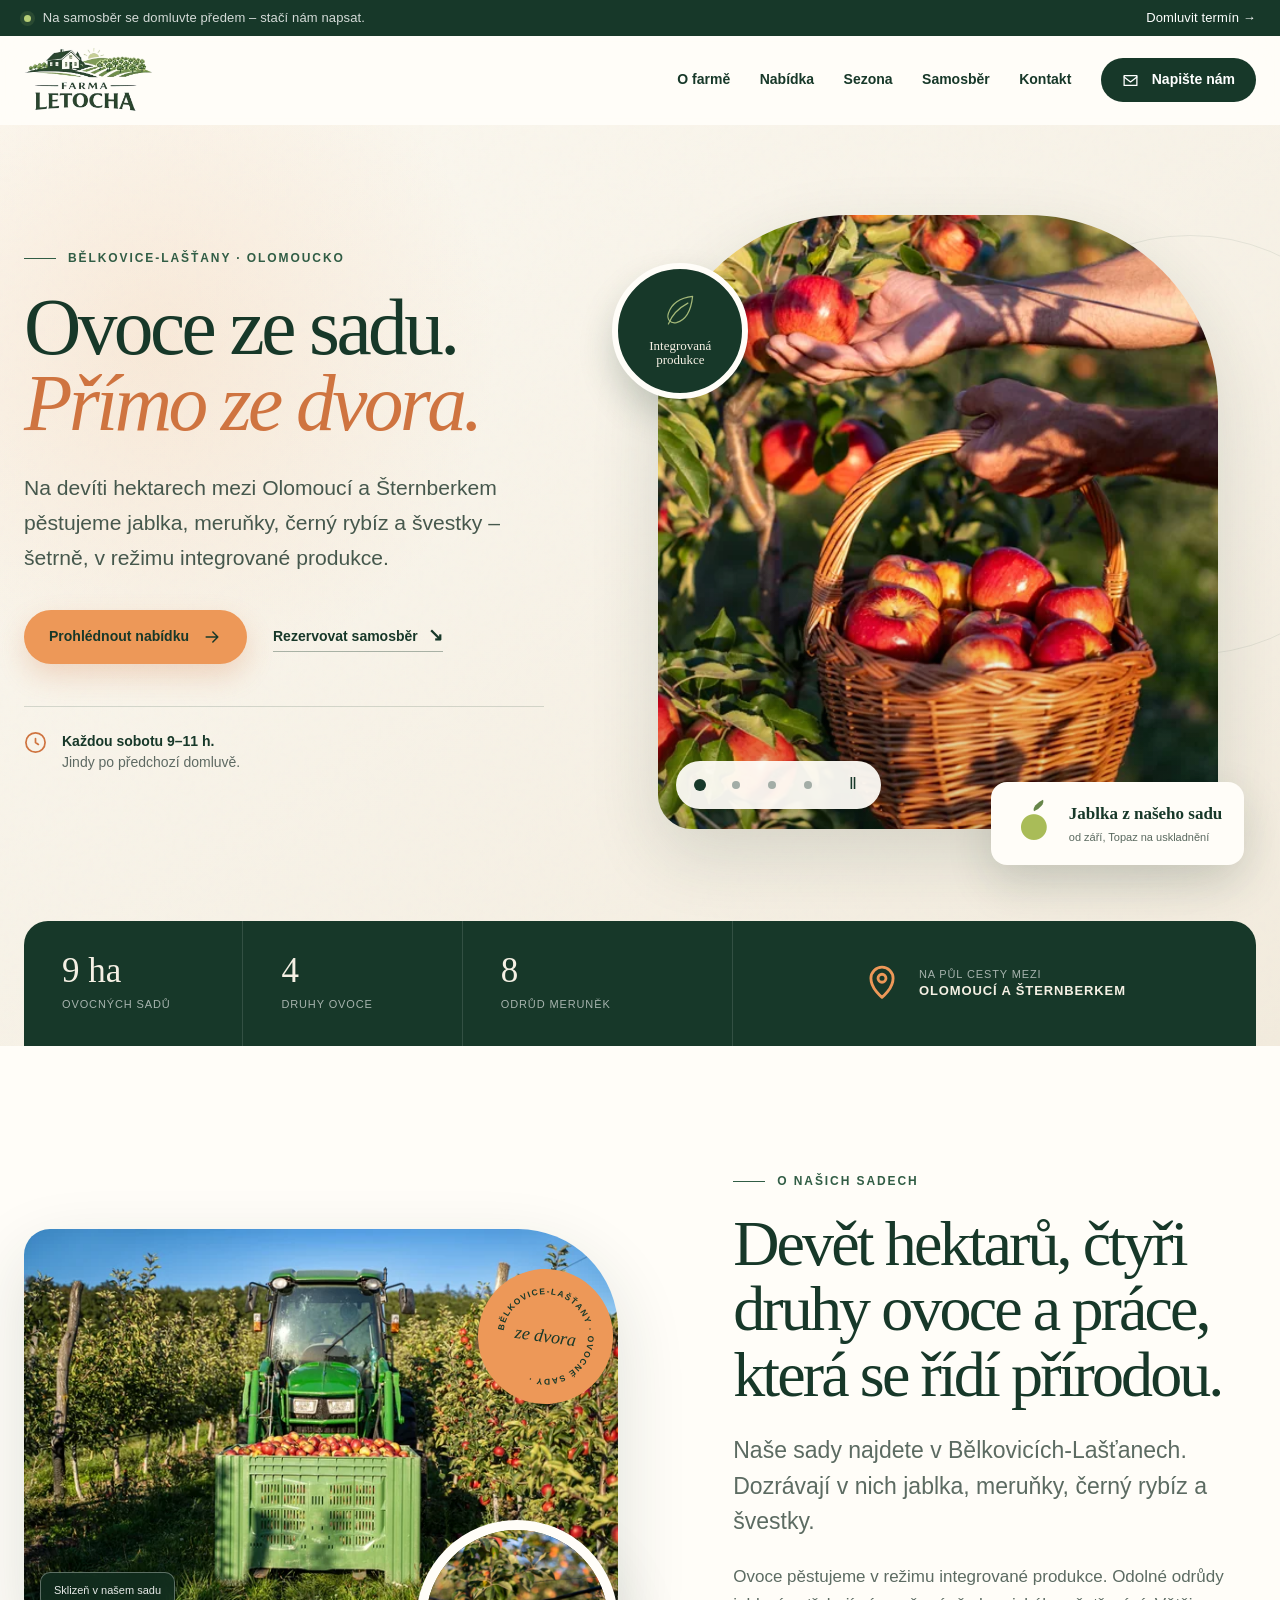
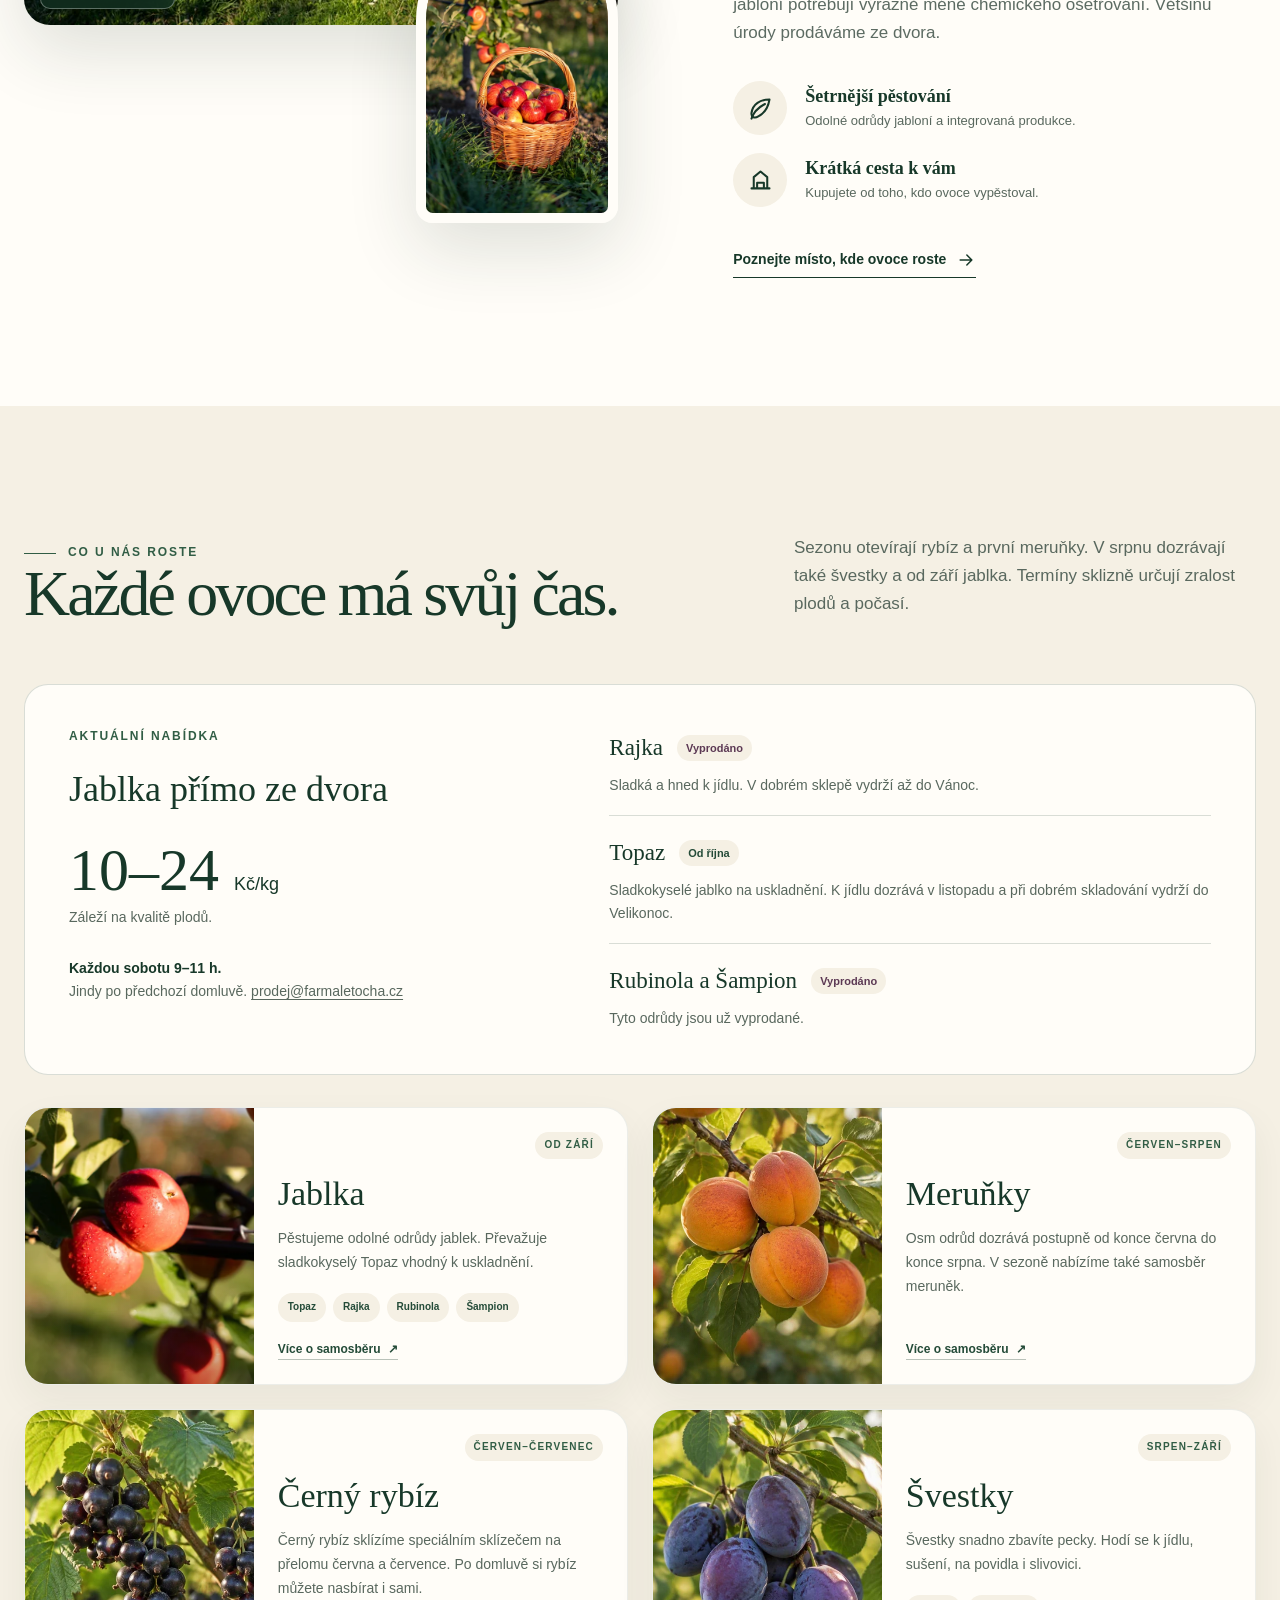
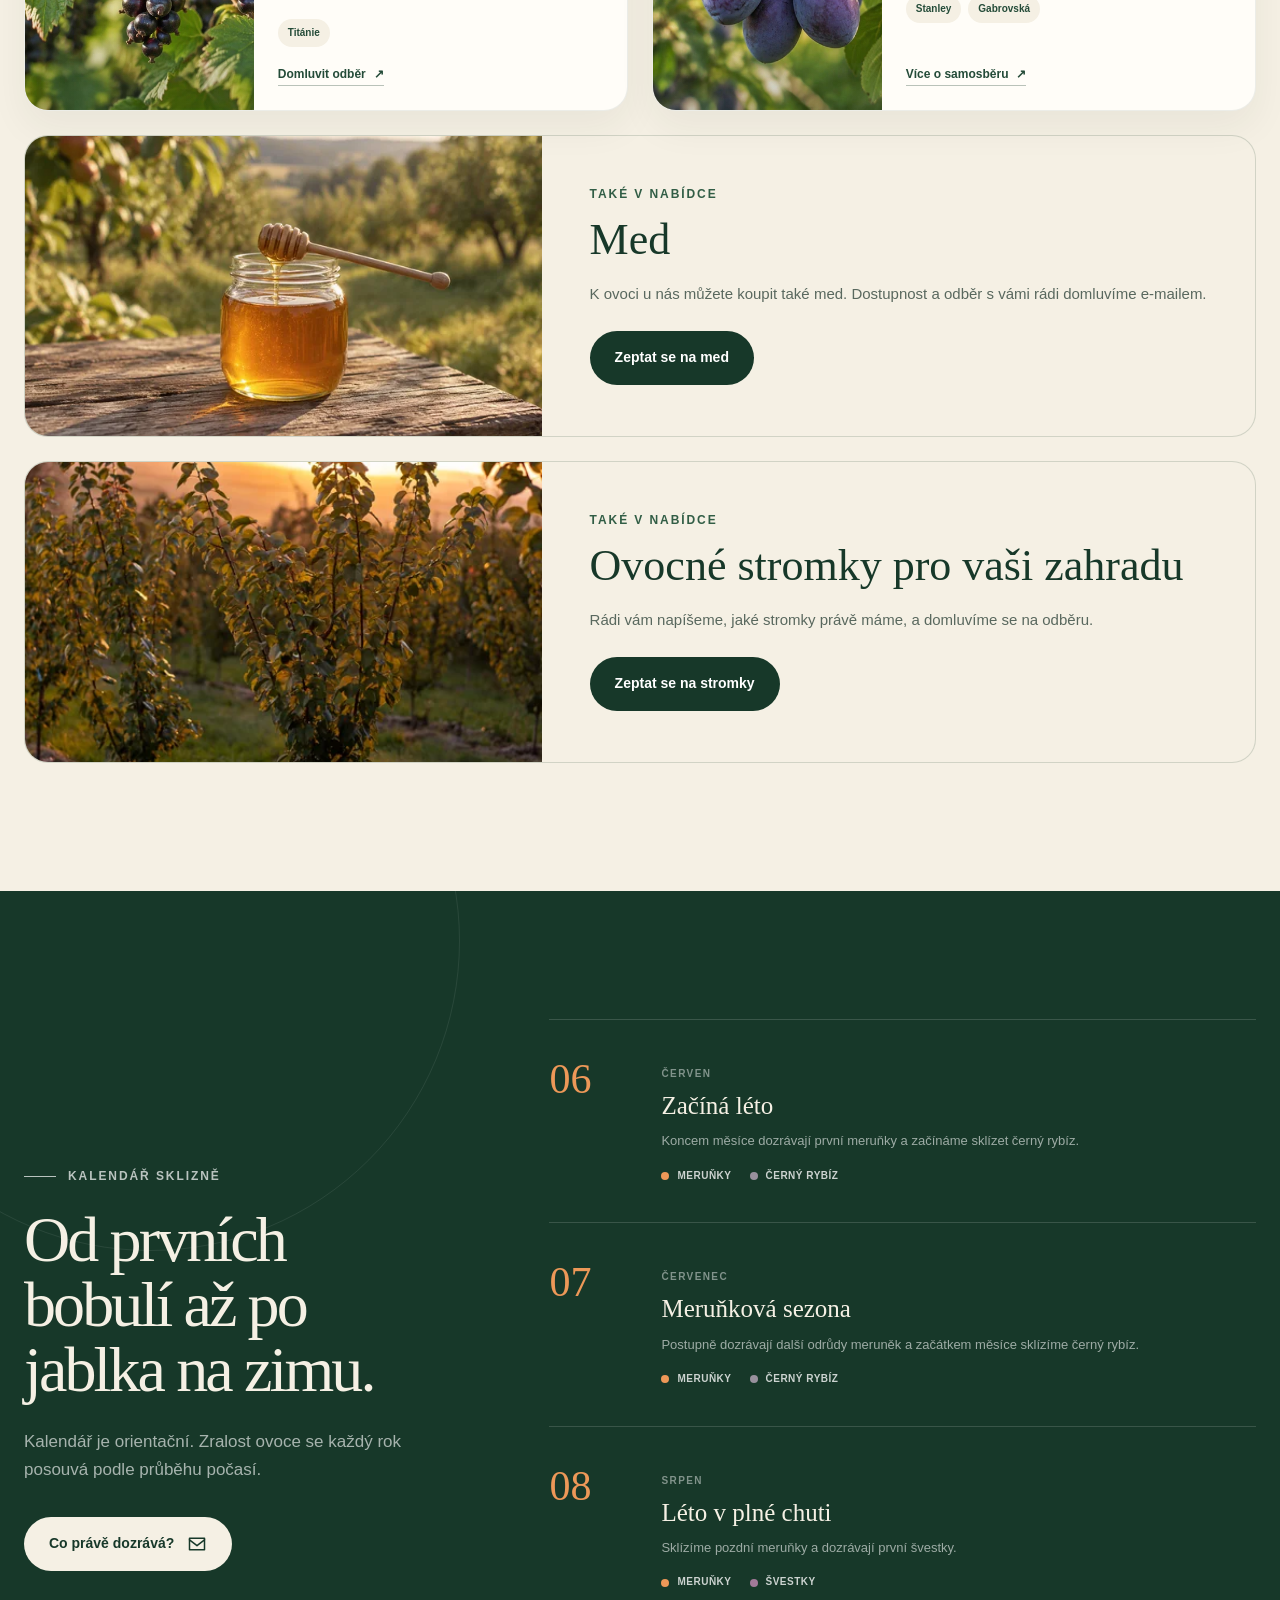
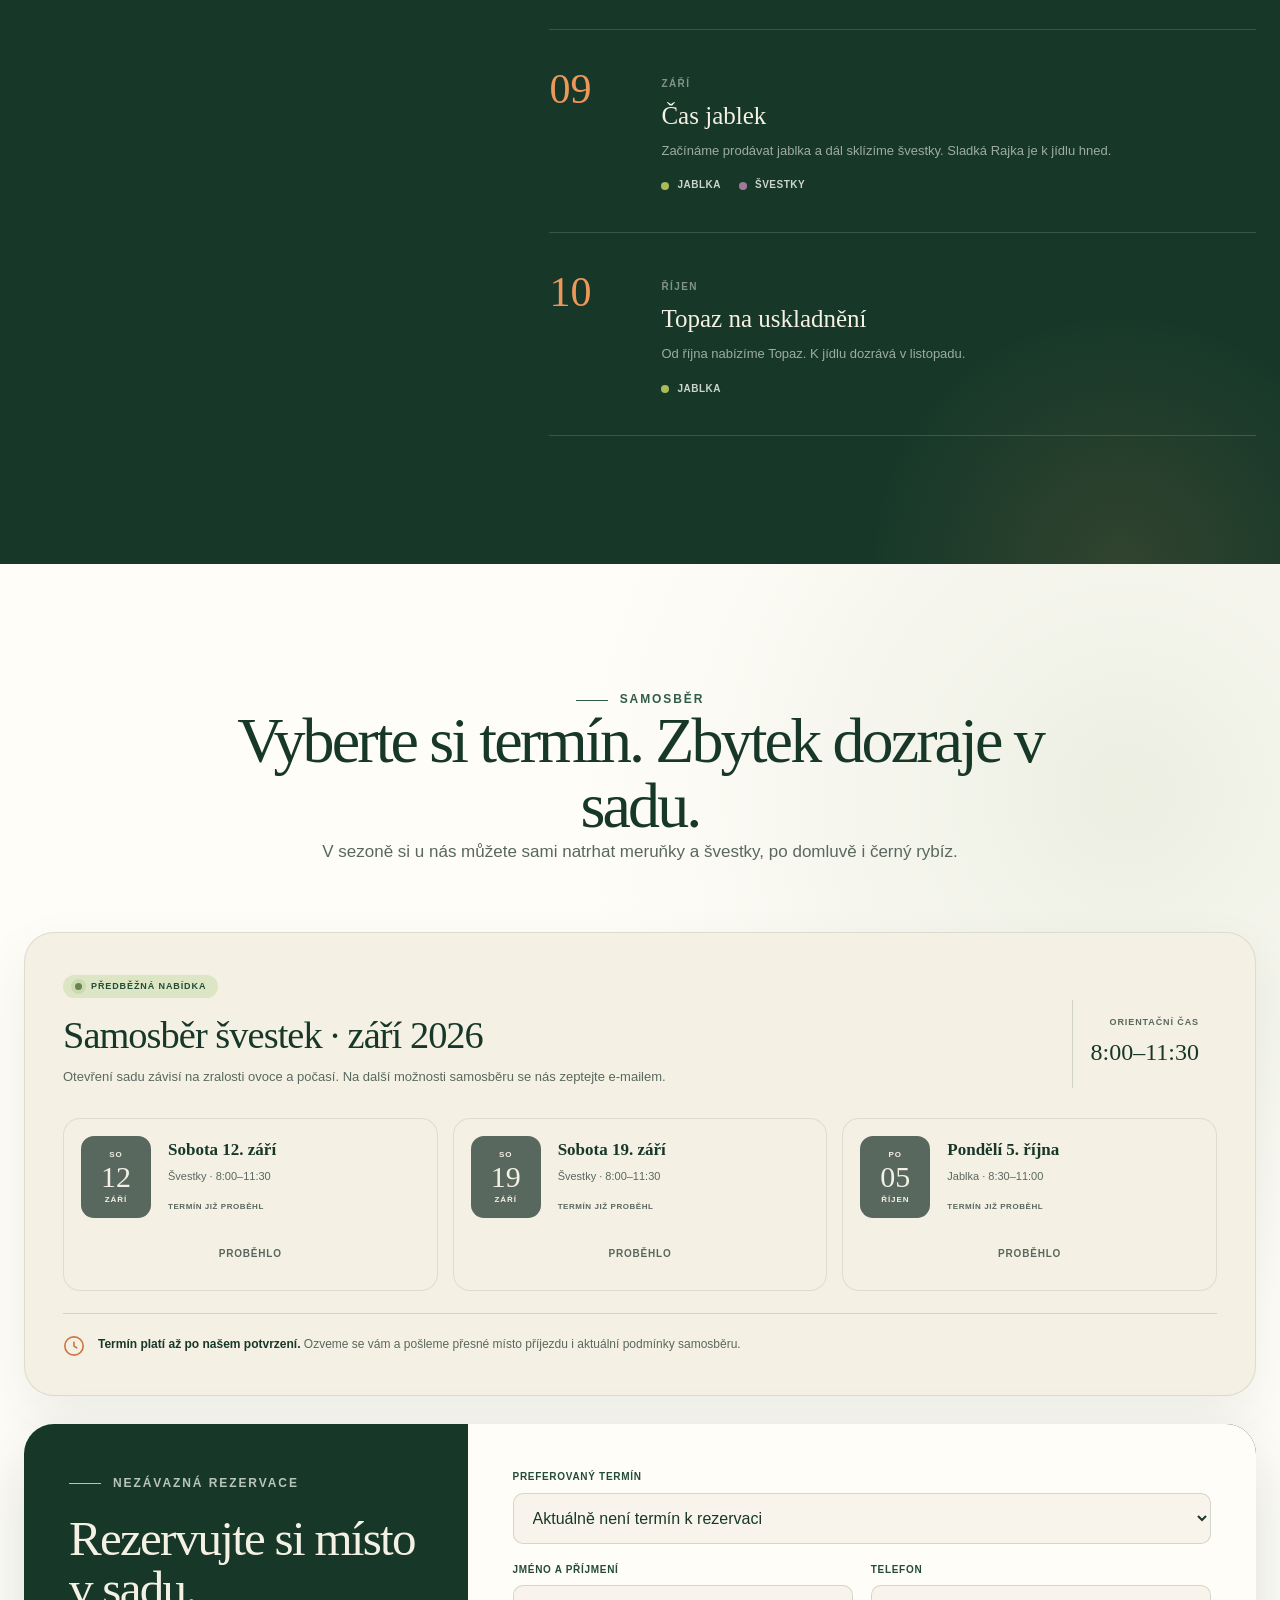
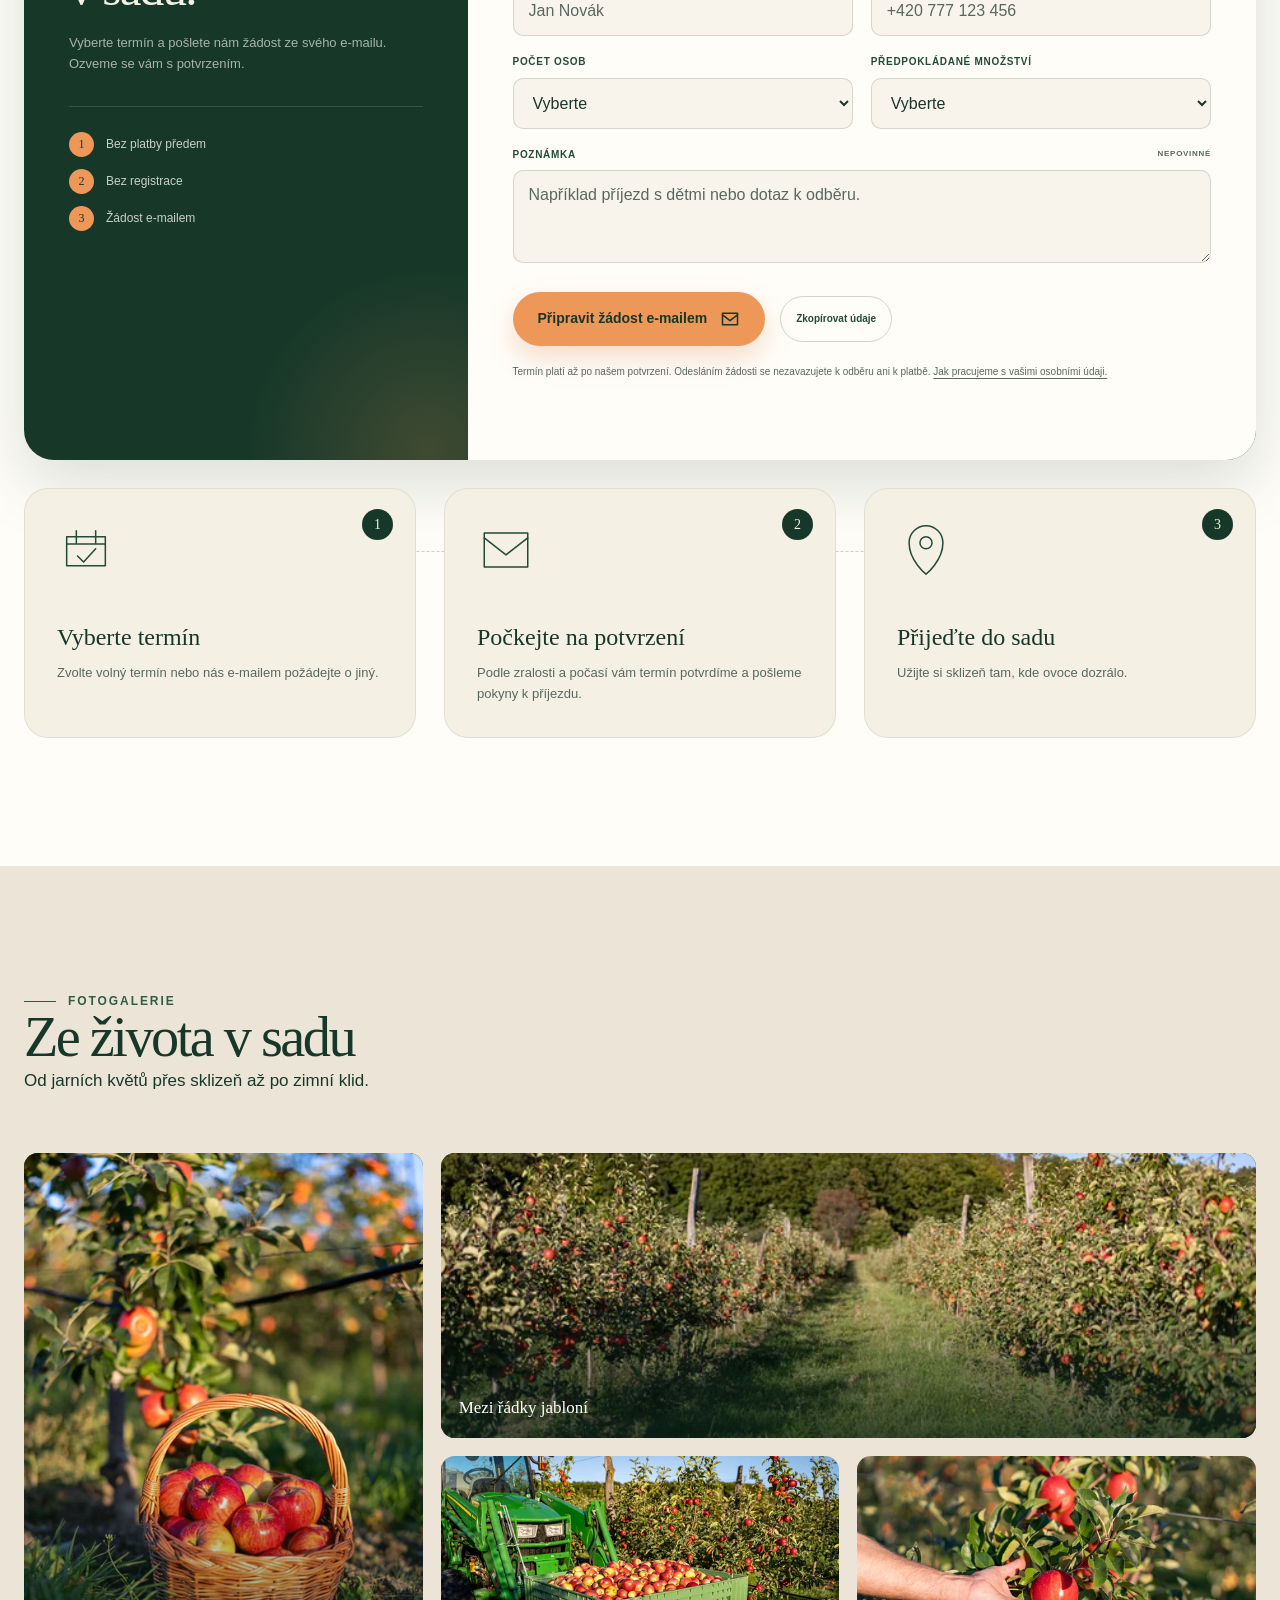
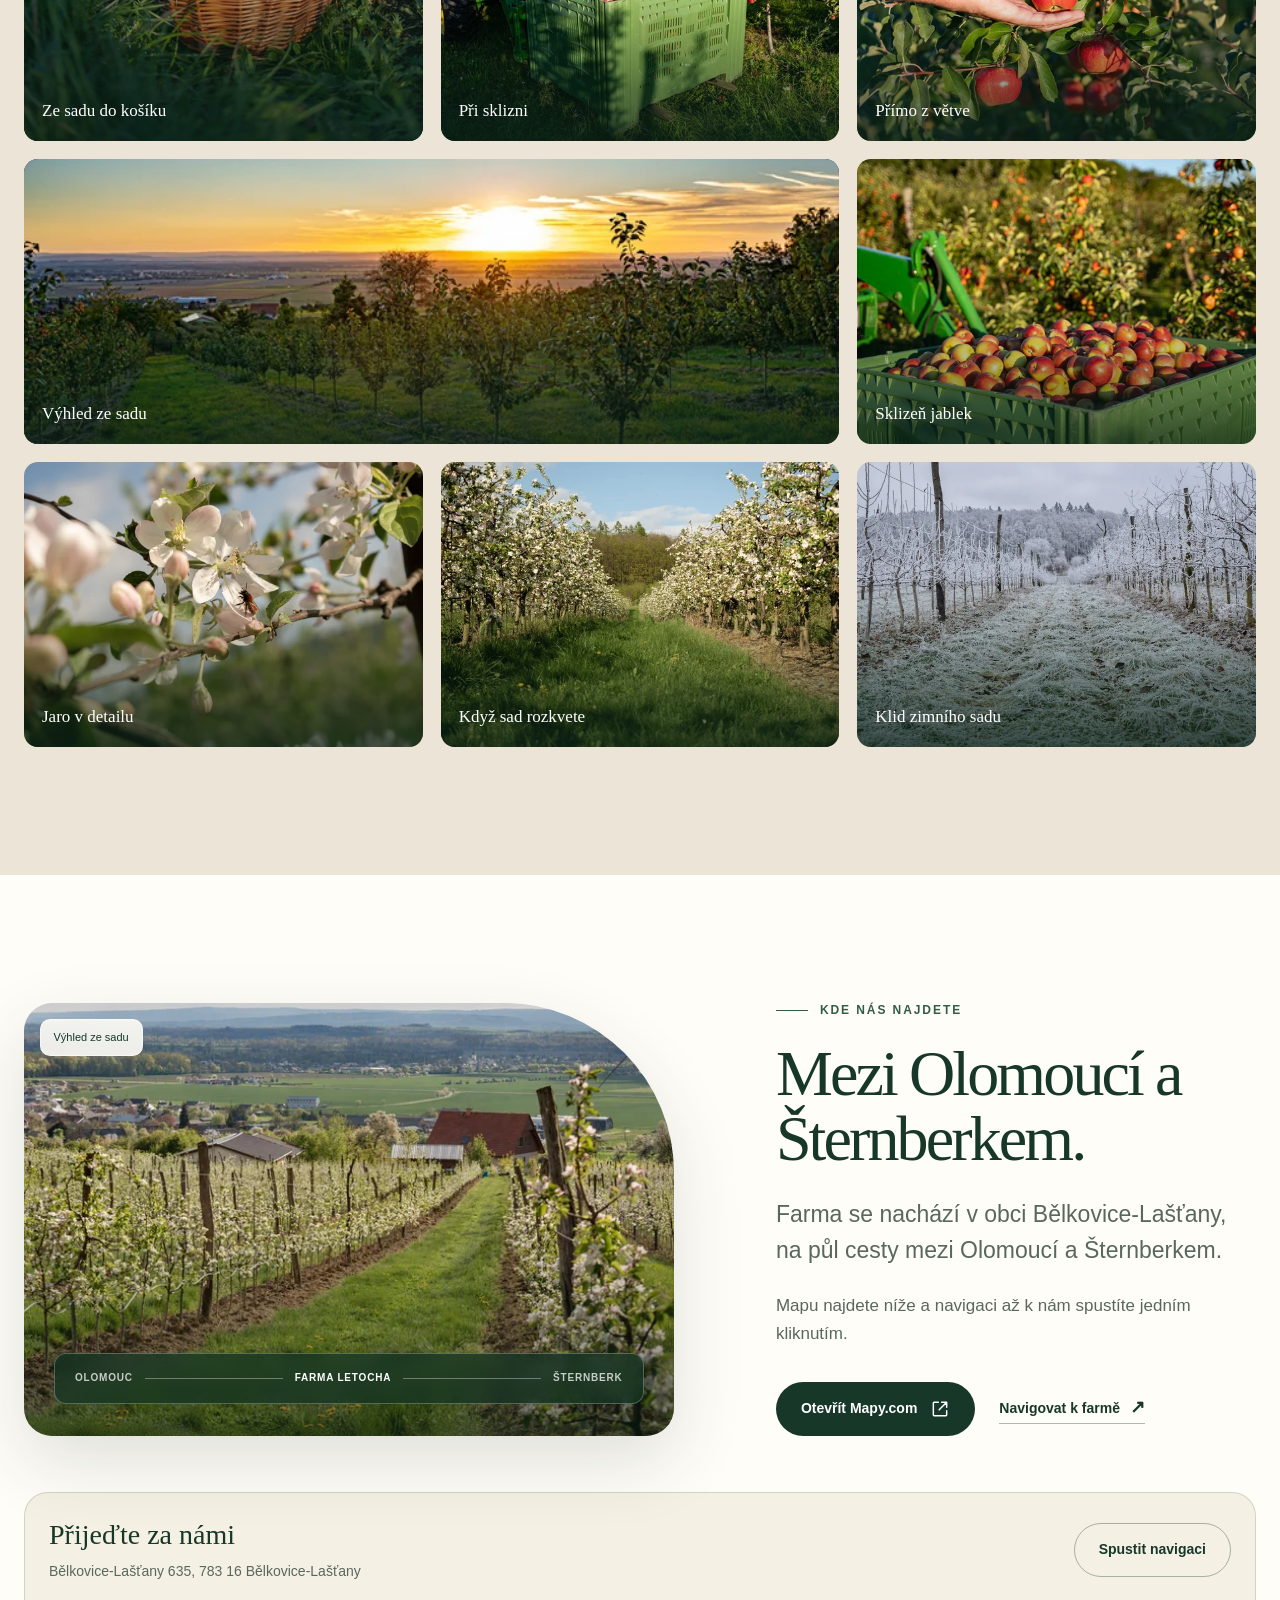
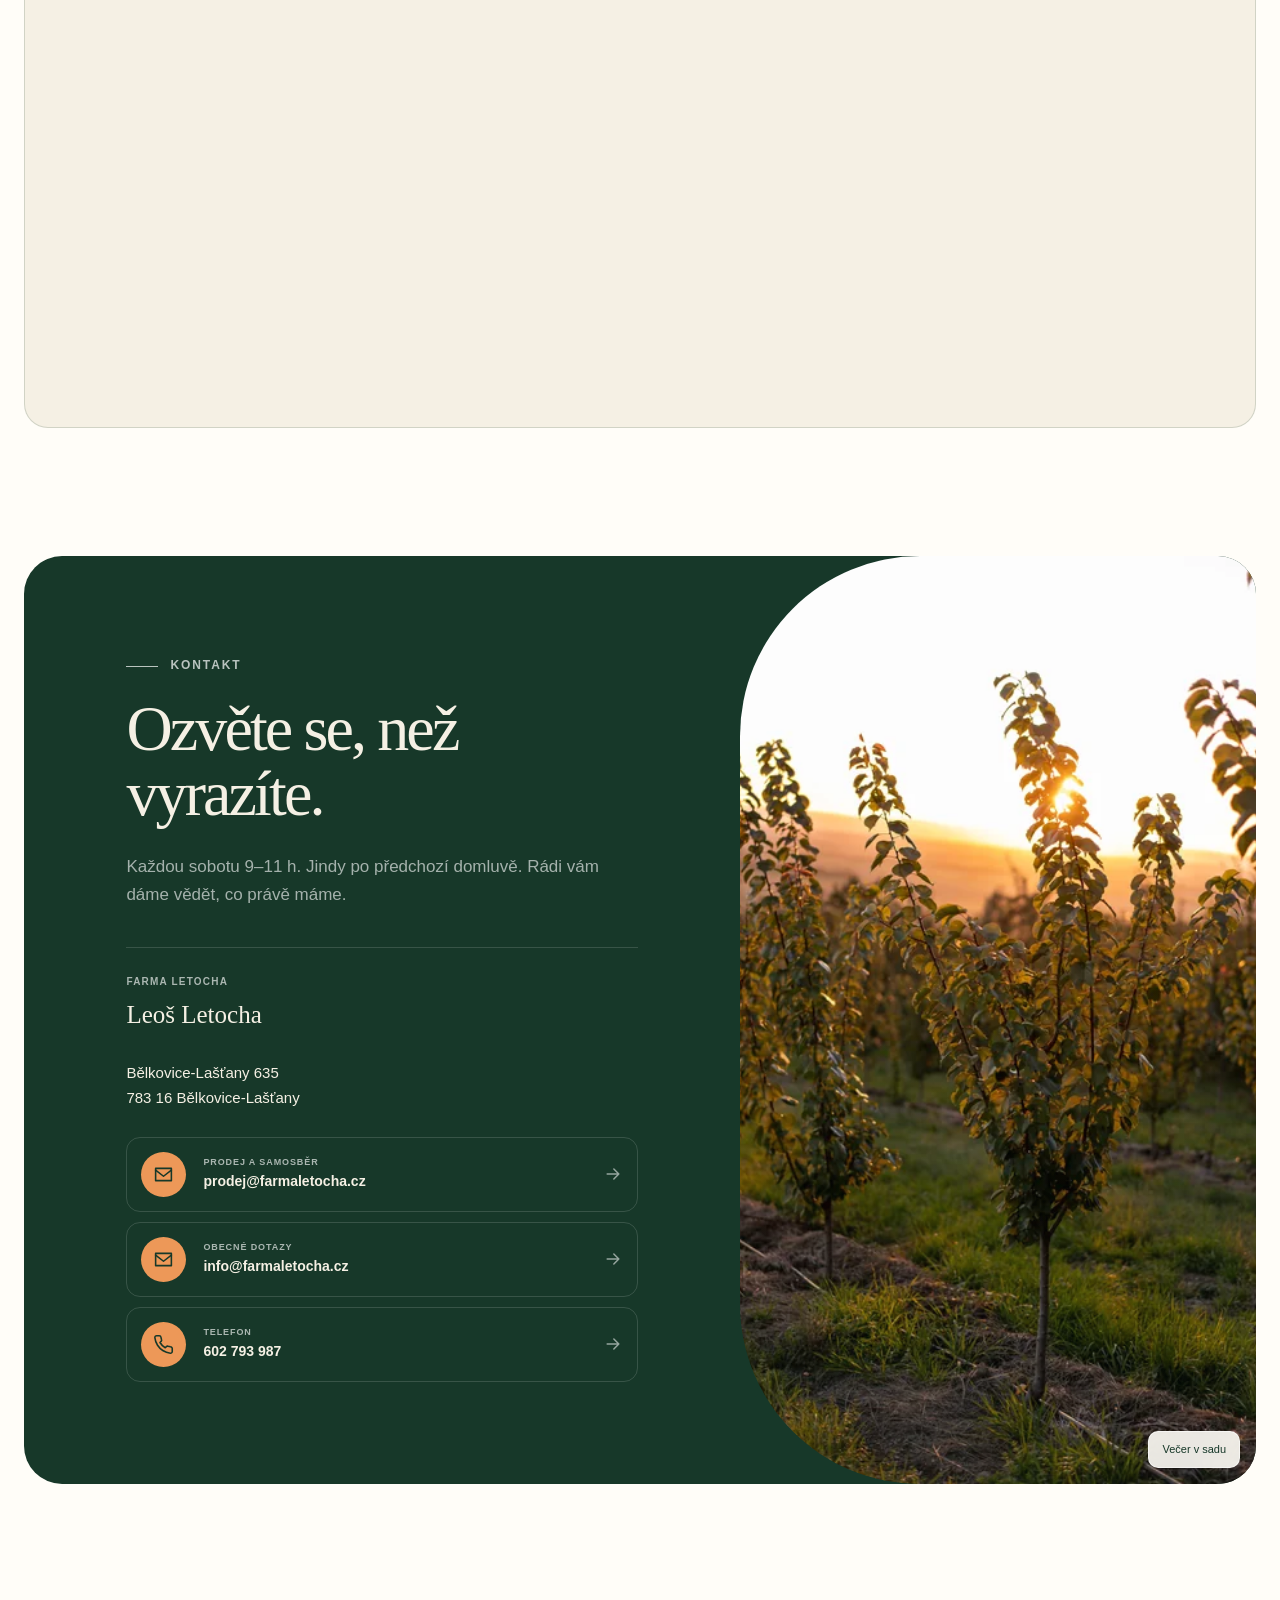
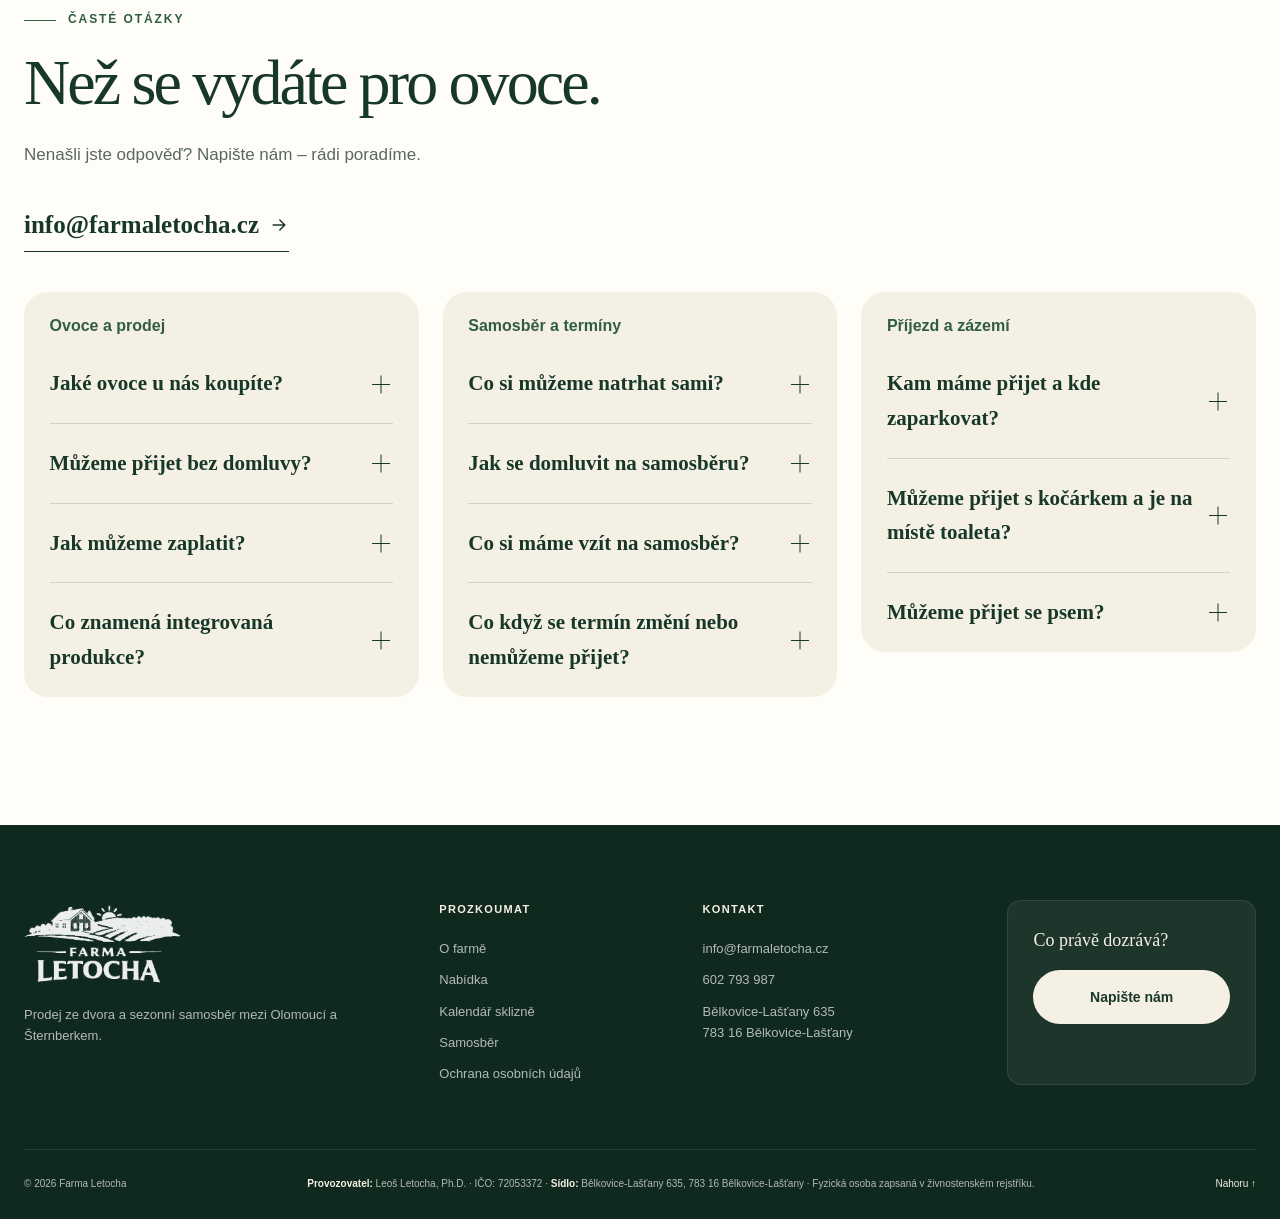
==== commit 19e1856b: "Promote modern website to the root" ====
--- a/index.html
+++ b/index.html
@@ -3,67 +3,762 @@
 <head>
   <meta charset="utf-8">
   <meta name="viewport" content="width=device-width, initial-scale=1">
-  <title>FarmaLetocha.cz</title>
+  <title>Farma Letocha | Ovoce ze sadu a samosběr u Olomouce</title>
+  <meta name="description" content="Jablka, meruňky, černý rybíz a švestky z 9 hektarů sadů v Bělkovicích-Lašťanech. Prodej ovoce i medu ze dvora a sezonní samosběr u Olomouce.">
+  <meta name="author" content="Farma Letocha">
   <meta name="robots" content="noindex, nofollow, noimageindex">
+  <meta name="theme-color" content="#173829">
+  <meta name="format-detection" content="telephone=yes">
   <link rel="canonical" href="https://www.farmaletocha.cz/">
-  <link rel="icon" href="data:,">
-  <link rel="license" href="legacy-assets/astra-LICENSE.txt">
-  <link rel="stylesheet" href="legacy-assets/astra-main-4.12.0.min.css">
-  <link rel="stylesheet" href="legacy.css?v=20261018-full-width">
+  <link rel="alternate" hreflang="cs-CZ" href="https://www.farmaletocha.cz/">
+  <link rel="icon" type="image/png" sizes="192x192" href="assets/images/favicon-192.png">
+  <link rel="apple-touch-icon" href="assets/images/favicon-192.png">
+  <link rel="manifest" href="site.webmanifest">
+  <link rel="preload" as="image" href="assets/images/farm/DSC07933-final.webp" imagesrcset="assets/images/farm/DSC07933-final-480.webp 480w, assets/images/farm/DSC07933-final-800.webp 800w, assets/images/farm/DSC07933-final.webp 1280w" imagesizes="(max-width: 720px) calc(100vw - 30px), (max-width: 940px) 560px, (max-width: 1120px) 46vw, 560px" type="image/webp" fetchpriority="high">
+  <link rel="stylesheet" href="styles.css?v=20261101-root">
+
+  <meta property="og:type" content="website">
+  <meta property="og:locale" content="cs_CZ">
+  <meta property="og:site_name" content="Farma Letocha">
+  <meta property="og:title" content="Farma Letocha | Ovoce ze sadu a samosběr u Olomouce">
+  <meta property="og:description" content="Ovoce z 9 hektarů sadů v Bělkovicích-Lašťanech. Prodej ze dvora, sezonní samosběr, med a ovocné stromky.">
+  <meta property="og:url" content="https://www.farmaletocha.cz/">
+  <meta property="og:image" content="https://www.farmaletocha.cz/assets/images/og-image-basket.jpg">
+  <meta property="og:image:width" content="1200">
+  <meta property="og:image:height" content="630">
+  <meta property="og:image:alt" content="Ruce s jablkem a proutěným košíkem při sklizni na Farmě Letocha">
+
+  <meta name="twitter:card" content="summary_large_image">
+  <meta name="twitter:title" content="Farma Letocha | Ovoce přímo ze sadu">
+  <meta name="twitter:description" content="Jablka, meruňky, černý rybíz a švestky z Bělkovic-Lašťan. Také prodej medu.">
+  <meta name="twitter:image" content="https://www.farmaletocha.cz/assets/images/og-image-basket.jpg">
+  <meta name="twitter:image:alt" content="Ruce s jablkem a proutěným košíkem při sklizni na Farmě Letocha">
+
+  <script type="application/ld+json" data-business-schema>
+  {
+    "@context": "https://schema.org",
+    "@type": ["LocalBusiness", "Organization"],
+    "@id": "https://www.farmaletocha.cz/#farma",
+    "name": "Farma Letocha",
+    "legalName": "Leoš Letocha, Ph.D.",
+    "identifier": {
+      "@type": "PropertyValue",
+      "propertyID": "IČO",
+      "value": "72053372"
+    },
+    "url": "https://www.farmaletocha.cz/",
+    "logo": "https://www.farmaletocha.cz/assets/images/logo-source.jpg",
+    "image": [
+      "https://www.farmaletocha.cz/assets/images/farm/DSC07933-final.webp",
+      "https://www.farmaletocha.cz/assets/images/farm/DSC07901-final.webp",
+      "https://www.farmaletocha.cz/assets/images/orchard-winter-honza-edited.webp"
+    ],
+    "description": "Ovocná farma v Bělkovicích-Lašťanech s přibližně 9 hektary sadů. Jablka, meruňky, černý rybíz a švestky, prodej ze dvora, sezonní samosběr a nabídka medu.",
+    "telephone": "+420602793987",
+    "email": "info@farmaletocha.cz",
+    "address": {
+      "@type": "PostalAddress",
+      "addressLocality": "Bělkovice-Lašťany",
+      "addressRegion": "Olomoucký kraj",
+      "addressCountry": "CZ"
+    },
+    "areaServed": [
+      {
+        "@type": "City",
+        "name": "Olomouc"
+      },
+      {
+        "@type": "City",
+        "name": "Šternberk"
+      }
+    ],
+    "hasOfferCatalog": {
+      "@type": "OfferCatalog",
+      "name": "Nabídka Farmy Letocha",
+      "itemListElement": [
+        {
+          "@type": "OfferCatalog",
+          "name": "Jablka",
+          "description": "Jablka pro přímý konzum i na uskladnění."
+        },
+        {
+          "@type": "OfferCatalog",
+          "name": "Meruňky",
+          "description": "Osm odrůd s postupným dozráváním, sezonní samosběr."
+        },
+        {
+          "@type": "OfferCatalog",
+          "name": "Černý rybíz",
+          "description": "Odrůda Titánie, samosběr po dohodě."
+        },
+        {
+          "@type": "OfferCatalog",
+          "name": "Švestky",
+          "description": "Odrůdy Stanley a Gabrovská, sezonní samosběr."
+        },
+        {
+          "@type": "OfferCatalog",
+          "name": "Med",
+          "description": "K ovoci u nás můžete koupit také med. Dostupnost a odběr s vámi rádi domluvíme e-mailem."
+        },
+        {
+          "@type": "OfferCatalog",
+          "name": "Ovocné stromky pro vaši zahradu",
+          "description": "Rádi vám napíšeme, jaké stromky právě máme, a domluvíme se na odběru."
+        }
+      ]
+    }
+  }
+  </script>
+
+  <script type="application/ld+json" data-faq-schema>
+  {
+    "@context": "https://schema.org",
+    "@type": "FAQPage",
+    "mainEntity": []
+  }
+  </script>
 </head>
 <body>
-  <main class="restored-page">
-    <div class="entry-content" data-restored-content>
-<div class="wp-block-columns alignfull is-layout-flex wp-container-core-columns-is-layout-0a3669b5 wp-block-columns-is-layout-flex" style="margin-top:0;margin-bottom:0;padding-top:0;padding-right:0;padding-bottom:0;padding-left:0">
-<div class="wp-block-column is-layout-flow wp-block-column-is-layout-flow">
-<figure class="wp-block-image alignwide size-full"><img loading="lazy" decoding="async" width="997" height="176" src="legacy-assets/farma-slider-upr2.jpg" alt="" class="wp-image-73" srcset="legacy-assets/farma-slider-upr2.jpg 997w, legacy-assets/farma-slider-upr2-300x53.jpg 300w, legacy-assets/farma-slider-upr2-768x136.jpg 768w" sizes="auto, (max-width: 997px) 100vw, 997px" /></figure>
-</div>
-</div>
-
-<div class="wp-block-columns is-layout-flex wp-container-core-columns-is-layout-7387b849 wp-block-columns-is-layout-flex">
-<div class="wp-block-column is-layout-flow wp-block-column-is-layout-flow">
-<h4 class="wp-block-heading">Aktuální nabídka:</h4>
-
-<p class="wp-block-paragraph"></p>
-
-<p class="has-text-align-left wp-block-paragraph"></p>
-
-<p class="has-text-align-left wp-block-paragraph">Jablka</p>
-
-<p class="has-text-align-left wp-block-paragraph"></p>
-
-<p class="has-text-align-left wp-block-paragraph">Topaz, sladkokyselé jablko vhodné na uskladnění, konzumní zralost v listopadu, vydrží do Velikonoc 🙂</p>
-
-<p class="wp-block-paragraph">Rajka, Rubinola, Šampión: vyprodané</p>
-
-<p class="wp-block-paragraph">v ceně od 10 &#8211; 24 Kč/kg podle kvality plodů</p>
-
-<p class="wp-block-paragraph">Prodej každou sobotu v době od 9 do 11 h. nebo po dohodě na tel. 602 793 987</p>
-
-<p class="wp-block-paragraph"></p>
-
-<p class="has-text-align-left wp-block-paragraph">ovocné stromky, sortiment a prodej po dohodě na tel. 602 793 987</p>
-
-<hr class="wp-block-separator has-text-color has-ast-global-color-1-color has-alpha-channel-opacity has-ast-global-color-1-background-color has-background is-style-wide"/>
-
-<p class="has-text-align-left wp-block-paragraph">Farma Letocha se nachází v obci Bělkovice-Lašťany, tj. na půl cesty mezi Olomoucí a Šternberkem.</p>
-
-<p class="wp-block-paragraph">Obhospodařuji cca 9 hektarů ovocných sadů &#8211; jabloně, slivoně, meruňky a černý rybíz, vše v režimu integrované produkce ovoce. Většina produkce se realizuje prodejem &#8222;ze dvora&#8220;.</p>
-
-<p class="wp-block-paragraph">V jabloňovém sadě převažuje odrůda Topaz, dále Rajka, Rubinola a Šampión. Pěstované odrůdy jabloní jsou rezistentní, tzn. s výrazně sníženou potřebou chemie při ošetřování.&nbsp;V nabídce jsou od září k&nbsp;přímému konzumu nebo na uskladnění (Topaz).&nbsp;&nbsp;</p>
-
-<p class="wp-block-paragraph">U slivoní pěstuji odrůdy Stanley a Gabrovská. Dozrávají v srpnu a září, možnost samosběru.</p>
-
-<p class="wp-block-paragraph">Obě odrůdy mají vynikající chuť,&nbsp;jdou snadno od pecky a mají&nbsp;rovněž všestranné využití &#8211; přímý konzum, sušení, povidla, slivovice&#8230;..</p>
-
-<p class="wp-block-paragraph">Meruňky zastupuje osm odrůd s postupným dozráváním plodů. Nabídka plodů od konce června do konce srpna, možnost samosběru.</p>
-
-<p class="wp-block-paragraph">Černý rybíz, odrůda Titánie, je sklízen speciálním sklízečem na bobulové ovoce&nbsp;na přelomu června a července. Po dohodě je možný i samosběr.</p>
-</div>
-</div>
-
-<p class="wp-block-paragraph"></p>
+  <a class="skip-link" href="#obsah">Přeskočit na hlavní obsah</a>
+
+  <div class="notice-bar">
+    <div class="container notice-bar__inner">
+      <p><span class="status-dot" aria-hidden="true"></span> <span data-harvest-announcement>Načítám aktuální nabídku samosběru…</span></p>
+      <a href="#samosber" data-harvest-announcement-link data-sales-email>Zobrazit nabídku <strong>→</strong></a>
     </div>
+  </div>
+
+  <header class="site-header" data-header>
+    <div class="container nav-shell">
+      <a class="brand" href="#uvod" aria-label="Farma Letocha – úvod">
+        <img src="assets/images/logo-transparent.png" width="246" height="137" alt="Farma Letocha">
+      </a>
+
+      <button class="menu-toggle" type="button" aria-expanded="false" aria-controls="hlavni-menu" data-menu-toggle>
+        <span class="menu-toggle__label">Menu</span>
+        <span class="menu-toggle__icon" aria-hidden="true">
+          <span></span><span></span><span></span>
+        </span>
+      </button>
+
+      <nav class="main-nav" id="hlavni-menu" aria-label="Hlavní navigace" data-menu>
+        <a href="#farma">O farmě</a>
+        <a href="#ovoce">Nabídka</a>
+        <a href="#sezona">Sezona</a>
+        <a href="#samosber">Samosběr</a>
+        <a href="#kontakt">Kontakt</a>
+        <a class="button button--small button--dark nav-phone" href="mailto:?to=%22Farma%20Letocha%22%20%3Cinfo%40farmaletocha.cz%3E&amp;subject=Dotaz%20na%20Farmu%20Letocha">
+          <svg aria-hidden="true" viewBox="0 0 24 24"><path d="M3 5h18v14H3z"/><path d="m3 7 9 7 9-7"/></svg>
+          Napište nám
+        </a>
+      </nav>
+    </div>
+  </header>
+
+  <main id="obsah">
+    <section class="hero" id="uvod">
+      <div class="hero__grain" aria-hidden="true"></div>
+      <div class="container hero__grid">
+        <div class="hero__copy">
+          <p class="eyebrow"><span></span> <span data-copy="intro.location">Bělkovice-Lašťany · Olomoucko</span></p>
+          <h1><span data-copy="intro.title">Ovoce ze sadu.</span><br><em data-copy="intro.subtitle">Přímo ze dvora.</em></h1>
+          <p class="hero__lead" data-copy="intro.description">Na devíti hektarech mezi Olomoucí a Šternberkem pěstujeme jablka, meruňky, černý rybíz a švestky – šetrně, v režimu integrované produkce.</p>
+          <div class="hero__actions">
+            <a class="button button--primary" href="#ovoce">
+              Prohlédnout nabídku
+              <svg aria-hidden="true" viewBox="0 0 24 24"><path d="m5 12 14 0M13 6l6 6-6 6"/></svg>
+            </a>
+            <a class="text-link" href="#samosber" data-harvest-action>
+              <span data-harvest-action-label>Rezervovat samosběr</span>
+              <span aria-hidden="true">↘</span>
+            </a>
+          </div>
+          <div class="hero__note">
+            <svg aria-hidden="true" viewBox="0 0 24 24"><path d="M12 22a10 10 0 1 0 0-20 10 10 0 0 0 0 20Zm0-14v4l3 2"/></svg>
+            <p><strong data-sale-hours>Prodejní dobu vám rádi pošleme e-mailem.</strong><br><span data-sale-arrangement>Před cestou nám napište.</span></p>
+          </div>
+        </div>
+
+        <figure class="hero__visual" data-hero-carousel aria-label="Naše ovoce">
+          <div class="hero__image-wrap">
+            <div class="hero__slides" id="hero-photos" data-hero-slides aria-live="off">
+              <div class="hero__slide is-active" data-hero-slide="apples" data-name="Jablka" data-title="Jablka z našeho sadu" data-description="od září, Topaz na uskladnění" role="group" aria-roledescription="snímek" aria-label="1 ze 4: Jablka">
+                <img src="assets/images/farm/DSC07933-final.webp" srcset="assets/images/farm/DSC07933-final-480.webp 480w, assets/images/farm/DSC07933-final-800.webp 800w, assets/images/farm/DSC07933-final.webp 1280w" sizes="(max-width: 720px) calc(100vw - 30px), (max-width: 940px) 560px, (max-width: 1120px) 46vw, 560px" width="1280" height="1920" alt="Ruce při sklizni jablek do proutěného košíku v sadu Farmy Letocha" data-photo-id="DSC07933" fetchpriority="high">
+              </div>
+              <div class="hero__slide" data-hero-slide="apricots" data-name="Meruňky" data-title="8 odrůd meruněk" data-description="postupně celé léto" role="group" aria-roledescription="snímek" aria-label="2 ze 4: Meruňky" aria-hidden="true">
+                <img src="assets/images/apricots-generated.webp" srcset="assets/images/apricots-generated-768.webp 768w, assets/images/apricots-generated.webp 1536w" sizes="(max-width: 720px) calc(100vw - 30px), 560px" width="1536" height="1024" alt="Ilustrace zralých meruněk na větvi" loading="lazy" decoding="async">
+              </div>
+              <div class="hero__slide" data-hero-slide="blackcurrants" data-name="Černý rybíz" data-title="Černý rybíz Titánie" data-description="na přelomu června a července" role="group" aria-roledescription="snímek" aria-label="3 ze 4: Černý rybíz" aria-hidden="true">
+                <img src="assets/images/blackcurrants-generated.webp" srcset="assets/images/blackcurrants-generated-768.webp 768w, assets/images/blackcurrants-generated.webp 1536w" sizes="(max-width: 720px) calc(100vw - 30px), 560px" width="1536" height="1024" alt="Ilustrace černého rybízu" loading="lazy" decoding="async">
+              </div>
+              <div class="hero__slide" data-hero-slide="plums" data-name="Švestky" data-title="Švestky ze sadu" data-description="Stanley a Gabrovská" role="group" aria-roledescription="snímek" aria-label="4 ze 4: Švestky" aria-hidden="true">
+                <img src="assets/images/plums-generated.webp" srcset="assets/images/plums-generated-768.webp 768w, assets/images/plums-generated.webp 1536w" sizes="(max-width: 720px) calc(100vw - 30px), 560px" width="1536" height="1024" alt="Ilustrace zralých fialových švestek na větvi" loading="lazy" decoding="async">
+              </div>
+            </div>
+            <div class="hero__controls" data-hero-controls hidden>
+              <div class="hero__dots" role="group" aria-label="Výběr ovoce">
+                <button type="button" data-hero-select="apples" aria-label="Zobrazit: Jablka" aria-pressed="true" aria-controls="hero-photos"><span></span></button>
+                <button type="button" data-hero-select="apricots" aria-label="Zobrazit: Meruňky" aria-pressed="false" aria-controls="hero-photos"><span></span></button>
+                <button type="button" data-hero-select="blackcurrants" aria-label="Zobrazit: Černý rybíz" aria-pressed="false" aria-controls="hero-photos"><span></span></button>
+                <button type="button" data-hero-select="plums" aria-label="Zobrazit: Švestky" aria-pressed="false" aria-controls="hero-photos"><span></span></button>
+              </div>
+              <button class="hero__pause" type="button" data-hero-toggle aria-label="Pozastavit střídání fotografií" aria-controls="hero-photos">Ⅱ</button>
+            </div>
+            <p class="hero__feedback" data-hero-feedback role="status" hidden></p>
+          </div>
+          <div class="hero__seal" aria-label="Integrovaná produkce ovoce">
+            <svg aria-hidden="true" viewBox="0 0 64 64">
+              <path d="M50 11C33 13 19 21 14 36c-3 9 3 16 12 14 15-4 22-20 24-39Z"/>
+              <path d="M14 52c5-13 14-23 29-31"/>
+            </svg>
+            <span>Integrovaná<br>produkce</span>
+          </div>
+          <div class="hero__fruit-card" data-hero-caption data-fruit-color="apples" aria-live="off" aria-atomic="true">
+            <span class="hero__fruit-icon" aria-hidden="true">●</span>
+            <div><strong data-hero-title>Jablka z našeho sadu</strong><small data-hero-description>od září, Topaz na uskladnění</small></div>
+          </div>
+        </figure>
+      </div>
+
+      <div class="container hero__facts" aria-label="Fakta o Farmě Letocha">
+        <div class="fact">
+          <strong>9 ha</strong>
+          <span>ovocných sadů</span>
+        </div>
+        <div class="fact">
+          <strong>4</strong>
+          <span>druhy ovoce</span>
+        </div>
+        <div class="fact">
+          <strong>8</strong>
+          <span>odrůd meruněk</span>
+        </div>
+        <div class="fact fact--wide">
+          <svg aria-hidden="true" viewBox="0 0 24 24"><path d="M12 21s7-5.33 7-12A7 7 0 1 0 5 9c0 6.67 7 12 7 12Z"/><circle cx="12" cy="9" r="2.5"/></svg>
+          <span>Na půl cesty mezi<br><strong>Olomoucí a Šternberkem</strong></span>
+        </div>
+      </div>
+    </section>
+
+    <section class="story section" id="farma">
+      <div class="container story__grid">
+        <div class="story__media reveal">
+          <figure class="story__image story__image--main">
+            <img src="assets/images/farm/DSC01167-final.webp" srcset="assets/images/farm/DSC01167-final-640.webp 640w, assets/images/farm/DSC01167-final-1200.webp 1200w, assets/images/farm/DSC01167-final.webp 1920w" sizes="(max-width: 720px) calc(100vw - 30px), (max-width: 940px) calc(100vw - 48px), 600px" width="1920" height="1280" alt="Traktor s plnou přepravkou jablek mezi stromy v sadu Farmy Letocha" data-photo-id="DSC01167" loading="lazy">
+            <figcaption class="image-label">Sklizeň v našem sadu</figcaption>
+          </figure>
+          <figure class="story__image story__image--small">
+            <img src="assets/images/farm/DSC07950-final.webp" srcset="assets/images/farm/DSC07950-final-480.webp 480w, assets/images/farm/DSC07950-final-800.webp 800w, assets/images/farm/DSC07950-final.webp 1280w" sizes="(max-width: 720px) 38vw, (max-width: 940px) 34vw, 210px" width="1280" height="1920" alt="Proutěný košík s jablky v trávě pod jabloní na Farmě Letocha" data-photo-id="DSC07950" loading="lazy">
+          </figure>
+          <div class="story__stamp" aria-hidden="true">
+            <span>ze dvora</span>
+            <svg viewBox="0 0 100 100"><path id="circlePath" d="M 50,50 m -35,0 a 35,35 0 1,1 70,0 a 35,35 0 1,1 -70,0" fill="none"/><text><textPath href="#circlePath">BĚLKOVICE-LAŠŤANY · OVOCNÉ SADY · </textPath></text></svg>
+          </div>
+        </div>
+
+        <div class="story__copy reveal">
+          <p class="eyebrow"><span></span> O našich sadech</p>
+          <h2 data-copy="story.title">Devět hektarů, čtyři druhy ovoce a práce, která se řídí přírodou.</h2>
+          <p class="lead" data-copy="story.lead">Naše sady najdete v Bělkovicích-Lašťanech. Dozrávají v nich jablka, meruňky, černý rybíz a švestky.</p>
+          <p data-copy="story.description">Ovoce pěstujeme v režimu integrované produkce. Odolné odrůdy jabloní potřebují výrazně méně chemického ošetřování. Většinu úrody prodáváme ze dvora.</p>
+
+          <div class="story__principles">
+            <article>
+              <span class="icon-box">
+                <svg aria-hidden="true" viewBox="0 0 24 24"><path d="M20 4C12 4 5 8 4 16c-.5 4 3 5 6 3 6-3 9-9 10-15Z"/><path d="M4 21c2-6 6-10 12-13"/></svg>
+              </span>
+              <div><h3>Šetrnější pěstování</h3><p>Odolné odrůdy jabloní a integrovaná produkce.</p></div>
+            </article>
+            <article>
+              <span class="icon-box">
+                <svg aria-hidden="true" viewBox="0 0 24 24"><path d="M4 19h16M6 19V9l6-5 6 5v10M9 19v-5h6v5"/></svg>
+              </span>
+              <div><h3>Krátká cesta k vám</h3><p>Kupujete od toho, kdo ovoce vypěstoval.</p></div>
+            </article>
+          </div>
+
+          <a class="inline-cta" href="#kontakt">
+            Poznejte místo, kde ovoce roste
+            <svg aria-hidden="true" viewBox="0 0 24 24"><path d="m5 12 14 0M13 6l6 6-6 6"/></svg>
+          </a>
+        </div>
+      </div>
+    </section>
+
+    <section class="produce section" id="ovoce">
+      <div class="container">
+        <header class="section-heading reveal">
+          <div>
+            <p class="eyebrow"><span></span> Co u nás roste</p>
+            <h2>Každé ovoce má svůj čas.</h2>
+          </div>
+          <p>Sezonu otevírají rybíz a první meruňky. V srpnu dozrávají také švestky a od září jablka. Termíny sklizně určují zralost plodů a počasí.</p>
+        </header>
+
+        <aside class="current-offer reveal" id="aktualni-nabidka" aria-labelledby="aktualni-nabidka-nadpis" data-current-offer hidden>
+          <h3 id="aktualni-nabidka-nadpis">Aktuální nabídka</h3>
+        </aside>
+        <noscript><p>Aktuální nabídku a ceny vám rádi pošleme e-mailem.</p></noscript>
+
+        <div class="produce-grid">
+          <article class="produce-card reveal" data-fruit="apples">
+            <div class="produce-card__image">
+              <img src="assets/images/farm/DSC07891-final.webp" srcset="assets/images/farm/DSC07891-final-480.webp 480w, assets/images/farm/DSC07891-final-800.webp 800w, assets/images/farm/DSC07891-final.webp 1280w" sizes="(max-width: 480px) calc(100vw - 30px), (max-width: 940px) 38vw, (max-width: 1288px) 19vw, 231px" width="1280" height="1920" alt="Detail červených jablek na větvi v sadu Farmy Letocha" data-photo-id="DSC07891" loading="lazy">
+            </div>
+            <div class="produce-card__body">
+              <div class="produce-card__topline">
+                <span class="season-chip" data-months="9,10">od září</span>
+              </div>
+              <h3>Jablka</h3>
+              <p data-fruit-description>Pěstujeme odolné odrůdy jablek. Převažuje sladkokyselý Topaz vhodný k uskladnění.</p>
+              <ul class="tag-list" aria-label="Pěstované odrůdy jablek" data-fruit-varieties data-apple-varieties>
+                <li>Topaz</li><li>Rajka</li><li>Rubinola</li><li>Šampion</li>
+              </ul>
+              <a href="#samosber">Více o samosběru <span aria-hidden="true">↗</span></a>
+            </div>
+          </article>
+
+          <article class="produce-card reveal" data-fruit="apricots">
+            <div class="produce-card__image">
+              <img src="assets/images/apricots-generated.webp" srcset="assets/images/apricots-generated-768.webp 768w, assets/images/apricots-generated.webp 1536w" sizes="(max-width: 480px) calc(100vw - 30px), (max-width: 940px) 38vw, (max-width: 1288px) 19vw, 231px" width="1536" height="1024" alt="Ilustrace zralých meruněk na větvi" loading="lazy">
+            </div>
+            <div class="produce-card__body">
+              <div class="produce-card__topline">
+                <span class="season-chip" data-months="6,7,8">červen–srpen</span>
+              </div>
+              <h3>Meruňky</h3>
+              <p data-fruit-description>Osm odrůd dozrává postupně od konce června do konce srpna. V sezoně nabízíme také samosběr meruněk.</p>
+              <ul class="tag-list" aria-label="Pěstované odrůdy meruněk" data-fruit-varieties hidden></ul>
+              <a href="#samosber">Více o samosběru <span aria-hidden="true">↗</span></a>
+            </div>
+          </article>
+
+          <article class="produce-card reveal" data-fruit="blackcurrants">
+            <div class="produce-card__image">
+              <img src="assets/images/blackcurrants-generated.webp" srcset="assets/images/blackcurrants-generated-768.webp 768w, assets/images/blackcurrants-generated.webp 1536w" sizes="(max-width: 480px) calc(100vw - 30px), (max-width: 940px) 38vw, (max-width: 1288px) 19vw, 231px" width="1536" height="1024" alt="Ilustrace černého rybízu" loading="lazy">
+            </div>
+            <div class="produce-card__body">
+              <div class="produce-card__topline">
+                <span class="season-chip" data-months="6,7">červen–červenec</span>
+              </div>
+              <h3>Černý rybíz</h3>
+              <p data-fruit-description>Černý rybíz sklízíme speciálním sklízečem na přelomu června a července. Po domluvě si rybíz můžete nasbírat i sami.</p>
+              <ul class="tag-list" aria-label="Pěstované odrůdy černého rybízu" data-fruit-varieties>
+                <li>Titánie</li>
+              </ul>
+              <a href="mailto:?to=%22Farma%20Letocha%20%E2%80%93%20prodej%22%20%3Cprodej%40farmaletocha.cz%3E&amp;subject=Objedn%C3%A1vka%20%E2%80%93%20%C4%8Dern%C3%BD%20ryb%C3%ADz" data-sales-email data-email-subject="Objednávka – černý rybíz">Domluvit odběr <span aria-hidden="true">↗</span></a>
+            </div>
+          </article>
+
+          <article class="produce-card reveal" data-fruit="plums">
+            <div class="produce-card__image">
+              <img src="assets/images/plums-generated.webp" srcset="assets/images/plums-generated-768.webp 768w, assets/images/plums-generated.webp 1536w" sizes="(max-width: 480px) calc(100vw - 30px), (max-width: 940px) 38vw, (max-width: 1288px) 19vw, 231px" width="1536" height="1024" alt="Ilustrace zralých fialových švestek na větvi" loading="lazy">
+            </div>
+            <div class="produce-card__body">
+              <div class="produce-card__topline">
+                <span class="season-chip" data-months="8,9">srpen–září</span>
+              </div>
+              <h3>Švestky</h3>
+              <p data-fruit-description>Švestky snadno zbavíte pecky. Hodí se k jídlu, sušení, na povidla i slivovici.</p>
+              <ul class="tag-list" aria-label="Pěstované odrůdy švestek" data-fruit-varieties>
+                <li>Stanley</li><li>Gabrovská</li>
+              </ul>
+              <a href="#samosber">Více o samosběru <span aria-hidden="true">↗</span></a>
+            </div>
+          </article>
+        </div>
+
+        <article class="product-offer honey-offer reveal" id="med" aria-labelledby="med-nadpis">
+          <div class="product-offer__image honey-offer__image">
+            <img src="assets/images/honey-generated.webp" srcset="assets/images/honey-generated-640.webp 640w, assets/images/honey-generated-1200.webp 1200w, assets/images/honey-generated.webp 1536w" sizes="(max-width: 720px) calc(100vw - 30px), (max-width: 1288px) 42vw, 520px" width="1536" height="1024" alt="Ilustrace sklenice medu s dřevěnou naběračkou v sadu" loading="lazy">
+          </div>
+          <div class="product-offer__copy honey-offer__copy">
+            <p class="eyebrow">Také v nabídce</p>
+            <h3 id="med-nadpis" data-copy="honey.title">Med</h3>
+            <p data-copy="honey.description">K ovoci u nás můžete koupit také med. Dostupnost a odběr s vámi rádi domluvíme e-mailem.</p>
+            <a class="button button--dark" href="mailto:?to=%22Farma%20Letocha%20%E2%80%93%20prodej%22%20%3Cprodej%40farmaletocha.cz%3E&amp;subject=Objedn%C3%A1vka%20%E2%80%93%20med" data-sales-email data-email-subject="Objednávka – med">Zeptat se na med</a>
+          </div>
+        </article>
+
+        <article class="product-offer tree-banner reveal" id="stromky" aria-labelledby="stromky-nadpis">
+          <div class="product-offer__image">
+            <img src="assets/images/farm/DSC07985-final.webp" srcset="assets/images/farm/DSC07985-final-480.webp 480w, assets/images/farm/DSC07985-final-800.webp 800w, assets/images/farm/DSC07985-final.webp 1280w" sizes="(max-width: 720px) calc(100vw - 30px), (max-width: 1288px) 42vw, 520px" width="1280" height="1920" alt="Detail ovocného stromu v podvečerním slunci" data-photo-id="DSC07985" loading="lazy">
+          </div>
+          <div class="product-offer__copy">
+            <p class="eyebrow">Také v nabídce</p>
+            <h3 id="stromky-nadpis" data-copy="trees.title">Ovocné stromky pro vaši zahradu</h3>
+            <p data-copy="trees.description">Rádi vám napíšeme, jaké stromky právě máme, a domluvíme se na odběru.</p>
+            <a class="button button--dark" href="mailto:?to=%22Farma%20Letocha%20%E2%80%93%20prodej%22%20%3Cprodej%40farmaletocha.cz%3E&amp;subject=Objedn%C3%A1vka%20%E2%80%93%20ovocn%C3%A9%20stromky" data-sales-email data-email-subject="Objednávka – ovocné stromky">Zeptat se na stromky</a>
+          </div>
+        </article>
+      </div>
+    </section>
+
+    <section class="season section" id="sezona">
+      <div class="container season__grid">
+        <div class="season__intro reveal">
+          <p class="eyebrow eyebrow--light"><span></span> Kalendář sklizně</p>
+          <h2>Od prvních bobulí až po jablka na zimu.</h2>
+          <p>Kalendář je orientační. Zralost ovoce se každý rok posouvá podle průběhu počasí.</p>
+          <a class="button button--cream" href="mailto:?to=%22Farma%20Letocha%20%E2%80%93%20prodej%22%20%3Cprodej%40farmaletocha.cz%3E&amp;subject=Dotaz%20na%20aktu%C3%A1ln%C3%AD%20nab%C3%ADdku%20ovoce" data-sales-email data-email-subject="Dotaz na aktuální nabídku ovoce">
+            Co právě dozrává?
+            <svg aria-hidden="true" viewBox="0 0 24 24"><path d="M3 5h18v14H3z"/><path d="m3 7 9 7 9-7"/></svg>
+          </a>
+        </div>
+
+        <div class="calendar reveal" aria-label="Orientační měsíce sklizně" data-calendar>
+          <p>Sezona začíná v červnu rybízem a meruňkami, pokračuje švestkami a uzavírají ji jablka.</p>
+        </div>
+      </div>
+    </section>
+
+    <section class="self-pick section" id="samosber">
+      <div class="container">
+        <header class="section-heading section-heading--center reveal">
+          <div>
+            <p class="eyebrow"><span></span> Samosběr</p>
+            <h2>Vyberte si termín. Zbytek dozraje v sadu.</h2>
+          </div>
+          <p>V sezoně si u nás můžete sami natrhat meruňky a švestky, po domluvě i černý rybíz.</p>
+        </header>
+
+        <section class="harvest-offer reveal" aria-labelledby="nabidka-samosberu" data-harvest-offer>
+          <div class="harvest-offer__head">
+            <div>
+              <span class="offer-status"><i aria-hidden="true"></i> <span data-offer-label>Načítám nabídku</span></span>
+              <h3 id="nabidka-samosberu" data-offer-title>Aktuální termíny samosběru</h3>
+              <p data-offer-description>Načítám informace o dostupných termínech.</p>
+            </div>
+            <div class="harvest-offer__meta" data-offer-meta>
+              <span>Orientační čas</span>
+              <strong data-offer-time>Podle termínu</strong>
+            </div>
+          </div>
+
+          <div class="slot-grid" aria-label="Aktuální termíny samosběru" aria-live="polite" data-slot-grid>
+            <div class="slot-loading">Načítám aktuální termíny…</div>
+          </div>
+          <noscript><p class="slot-empty">Na možnosti samosběru se nás zeptejte e-mailem.</p></noscript>
+
+          <div class="harvest-offer__note">
+            <svg aria-hidden="true" viewBox="0 0 24 24"><path d="M12 22a10 10 0 1 0 0-20 10 10 0 0 0 0 20Zm0-14v4l3 2"/></svg>
+            <p><strong data-offer-confirmation-title>Termín platí až po našem potvrzení.</strong> <span data-offer-confirmation-note>Podrobnosti obdržíte při potvrzení termínu.</span></p>
+          </div>
+        </section>
+
+        <p class="slot-empty" data-reservation-unavailable role="status" hidden></p>
+        <section class="reservation reveal" id="rezervace" aria-labelledby="rezervace-nadpis" data-reservation-section hidden>
+          <div class="reservation__intro">
+            <p class="eyebrow eyebrow--light"><span></span> Nezávazná rezervace</p>
+            <h3 id="rezervace-nadpis">Rezervujte si místo v sadu.</h3>
+            <p>Vyberte termín a pošlete nám žádost ze svého e-mailu. Ozveme se vám s potvrzením.</p>
+            <ul>
+              <li><span>1</span> Bez platby předem</li>
+              <li><span>2</span> Bez registrace</li>
+              <li><span>3</span> Žádost e-mailem</li>
+            </ul>
+          </div>
+
+          <form class="reservation-form" action="mailto:?to=%22Farma%20Letocha%20%E2%80%93%20prodej%22%20%3Cprodej%40farmaletocha.cz%3E&amp;subject=%C5%BD%C3%A1dost%20o%20samosb%C4%9Br" method="post" enctype="text/plain" data-reservation-form>
+            <div class="form-field form-field--wide">
+              <label for="reservation-slot">Preferovaný termín</label>
+              <select id="reservation-slot" name="Termin" required data-slot-select>
+                <option value="">Načítám termíny…</option>
+              </select>
+            </div>
+
+            <div class="form-field">
+              <label for="reservation-name">Jméno a příjmení</label>
+              <input id="reservation-name" name="Jmeno" type="text" autocomplete="name" placeholder="Jan Novák" required>
+            </div>
+
+            <div class="form-field">
+              <label for="reservation-phone">Telefon</label>
+              <input id="reservation-phone" name="Telefon" type="tel" autocomplete="tel" inputmode="tel" placeholder="+420 777 123 456" required>
+            </div>
+
+            <div class="form-field">
+              <label for="reservation-people">Počet osob</label>
+              <select id="reservation-people" name="Pocet osob" required>
+                <option value="">Vyberte</option>
+                <option>1 osoba</option>
+                <option>2 osoby</option>
+                <option>3 osoby</option>
+                <option>4 osoby</option>
+                <option>5 a více osob</option>
+              </select>
+            </div>
+
+            <div class="form-field">
+              <label for="reservation-amount">Předpokládané množství</label>
+              <select id="reservation-amount" name="Mnozstvi" required>
+                <option value="">Vyberte</option>
+                <option>do 10 kg</option>
+                <option>10–20 kg</option>
+                <option>20–40 kg</option>
+                <option>více než 40 kg</option>
+              </select>
+            </div>
+
+            <div class="form-field form-field--wide">
+              <label for="reservation-note">Poznámka <span>nepovinné</span></label>
+              <textarea id="reservation-note" name="Poznamka" rows="3" placeholder="Například příjezd s dětmi nebo dotaz k odběru."></textarea>
+            </div>
+
+            <div class="reservation-form__actions form-field--wide">
+              <button class="button button--primary" type="submit">
+                Připravit žádost e-mailem
+                <svg aria-hidden="true" viewBox="0 0 24 24"><path d="M3 5h18v14H3z"/><path d="m3 7 9 7 9-7"/></svg>
+              </button>
+              <button class="copy-button" type="button" data-copy-reservation>Zkopírovat údaje</button>
+            </div>
+            <p class="reservation-form__note form-field--wide">Termín platí až po našem potvrzení. Odesláním žádosti se nezavazujete k odběru ani k platbě. <a href="soukromi.html">Jak pracujeme s vašimi osobními údaji.</a></p>
+            <p class="reservation-form__feedback form-field--wide" role="status" aria-live="polite" data-reservation-feedback></p>
+          </form>
+        </section>
+
+        <div class="steps steps--compact">
+          <article class="step reveal">
+            <span class="step__number">1</span>
+            <svg aria-hidden="true" viewBox="0 0 48 48"><path d="M8 13h32v24H8zM8 19h32M16 8v10M32 8v10"/><path d="m17 29 5 5 10-11"/></svg>
+            <h3>Vyberte termín</h3>
+            <p>Zvolte volný termín nebo nás e-mailem požádejte o jiný.</p>
+          </article>
+          <article class="step reveal">
+            <span class="step__number">2</span>
+            <svg aria-hidden="true" viewBox="0 0 48 48"><path d="M6 10h36v28H6z"/><path d="m6 14 18 14 18-14"/></svg>
+            <h3>Počkejte na potvrzení</h3>
+            <p>Podle zralosti a počasí vám termín potvrdíme a pošleme pokyny k příjezdu.</p>
+          </article>
+          <article class="step reveal">
+            <span class="step__number">3</span>
+            <svg aria-hidden="true" viewBox="0 0 48 48"><path d="M24 44s14-11 14-26A14 14 0 1 0 10 18c0 15 14 26 14 26Z"/><circle cx="24" cy="18" r="5"/></svg>
+            <h3>Přijeďte do sadu</h3>
+            <p>Užijte si sklizeň tam, kde ovoce dozrálo.</p>
+          </article>
+        </div>
+      </div>
+    </section>
+
+    <section class="gallery-section section" id="galerie">
+      <div class="container">
+        <header class="section-heading reveal">
+          <div>
+            <p class="eyebrow"><span></span> Fotogalerie</p>
+            <h2>Ze života v sadu</h2>
+            <p>Od jarních květů přes sklizeň až po zimní klid.</p>
+          </div>
+        </header>
+
+        <div class="gallery">
+          <button class="gallery__item gallery__item--tall reveal" type="button" data-gallery-src="assets/images/farm/DSC07950-final.webp" data-gallery-alt="Proutěný košík s jablky v trávě pod jabloní na Farmě Letocha" data-gallery-caption="Ze sadu do košíku">
+            <img src="assets/images/farm/DSC07950-final.webp" srcset="assets/images/farm/DSC07950-final-480.webp 480w, assets/images/farm/DSC07950-final-800.webp 800w, assets/images/farm/DSC07950-final.webp 1280w" sizes="(max-width: 720px) calc(100vw - 30px), 31vw" width="1280" height="1920" alt="Proutěný košík s jablky v trávě pod jabloní na Farmě Letocha" data-photo-id="DSC07950" loading="lazy">
+            <span class="gallery__caption">Ze sadu do košíku</span>
+          </button>
+          <button class="gallery__item gallery__item--wide reveal" type="button" data-gallery-src="assets/images/farm/DSC07901-final.webp" data-gallery-alt="Travnatá cesta mezi řadami jabloní s plody na Farmě Letocha" data-gallery-caption="Mezi řádky jabloní">
+            <img src="assets/images/farm/DSC07901-final.webp" srcset="assets/images/farm/DSC07901-final-640.webp 640w, assets/images/farm/DSC07901-final-1200.webp 1200w, assets/images/farm/DSC07901-final.webp 1920w" sizes="(max-width: 720px) calc(100vw - 30px), 62vw" width="1920" height="1280" alt="Travnatá cesta mezi řadami jabloní s plody na Farmě Letocha" data-photo-id="DSC07901" loading="lazy">
+            <span class="gallery__caption">Mezi řádky jabloní</span>
+          </button>
+          <button class="gallery__item reveal" type="button" data-gallery-src="assets/images/farm/DSC01170-final.webp" data-gallery-alt="Traktor s plnou bednou sklizených jablek v sadu Farmy Letocha" data-gallery-caption="Při sklizni">
+            <img src="assets/images/farm/DSC01170-final.webp" srcset="assets/images/farm/DSC01170-final-640.webp 640w, assets/images/farm/DSC01170-final-1200.webp 1200w, assets/images/farm/DSC01170-final.webp 1920w" sizes="(max-width: 720px) calc(100vw - 30px), 31vw" width="1920" height="1280" alt="Traktor s plnou bednou sklizených jablek v sadu Farmy Letocha" data-photo-id="DSC01170" loading="lazy">
+            <span class="gallery__caption">Při sklizni</span>
+          </button>
+          <button class="gallery__item reveal" type="button" data-gallery-src="assets/images/farm/DSC07917-final.webp" data-gallery-alt="Ruka držící červené jablko na větvi v sadu Farmy Letocha" data-gallery-caption="Přímo z větve">
+            <img src="assets/images/farm/DSC07917-final.webp" srcset="assets/images/farm/DSC07917-final-640.webp 640w, assets/images/farm/DSC07917-final-1200.webp 1200w, assets/images/farm/DSC07917-final.webp 1920w" sizes="(max-width: 720px) calc(100vw - 30px), 31vw" width="1920" height="1280" alt="Ruka držící červené jablko na větvi v sadu Farmy Letocha" data-photo-id="DSC07917" loading="lazy">
+            <span class="gallery__caption">Přímo z větve</span>
+          </button>
+          <button class="gallery__item gallery__item--wide reveal" type="button" data-gallery-src="assets/images/farm/DSC01187-final.webp" data-gallery-alt="Výhled přes sad Farmy Letocha do krajiny při západu slunce" data-gallery-caption="Výhled ze sadu">
+            <img src="assets/images/farm/DSC01187-final.webp" srcset="assets/images/farm/DSC01187-final-640.webp 640w, assets/images/farm/DSC01187-final-1200.webp 1200w, assets/images/farm/DSC01187-final.webp 1920w" sizes="(max-width: 720px) calc(100vw - 30px), 62vw" width="1920" height="1280" alt="Výhled přes sad Farmy Letocha do krajiny při západu slunce" data-photo-id="DSC01187" loading="lazy">
+            <span class="gallery__caption">Výhled ze sadu</span>
+          </button>
+          <button class="gallery__item reveal" type="button" data-gallery-src="assets/images/farm/DSC01181-final.webp" data-gallery-alt="Bedna čerstvě sklizených jablek před jabloněmi na Farmě Letocha" data-gallery-caption="Sklizeň jablek">
+            <img src="assets/images/farm/DSC01181-final.webp" srcset="assets/images/farm/DSC01181-final-640.webp 640w, assets/images/farm/DSC01181-final-1200.webp 1200w, assets/images/farm/DSC01181-final.webp 1920w" sizes="(max-width: 720px) calc(100vw - 30px), 31vw" width="1920" height="1280" alt="Bedna čerstvě sklizených jablek před jabloněmi na Farmě Letocha" data-photo-id="DSC01181" loading="lazy">
+            <span class="gallery__caption">Sklizeň jablek</span>
+          </button>
+          <button class="gallery__item reveal" type="button" data-gallery-src="assets/images/farm/honza-blossom.webp" data-gallery-alt="Hmyz na květu jabloně v sadu" data-gallery-caption="Jaro v detailu">
+            <img src="assets/images/farm/honza-blossom.webp" srcset="assets/images/farm/honza-blossom-640.webp 640w, assets/images/farm/honza-blossom-1200.webp 1200w, assets/images/farm/honza-blossom.webp 1920w" sizes="(max-width: 720px) calc(100vw - 30px), 31vw" width="1920" height="1280" alt="Hmyz na květu jabloně v sadu" data-photo-id="honza-blossom" loading="lazy">
+            <span class="gallery__caption">Jaro v detailu</span>
+          </button>
+          <button class="gallery__item reveal" type="button" data-gallery-src="assets/images/farm/honza-spring-orchard.webp" data-gallery-alt="Travnatá cesta mezi rozkvetlými jabloněmi v sadu" data-gallery-caption="Když sad rozkvete">
+            <img src="assets/images/farm/honza-spring-orchard.webp" srcset="assets/images/farm/honza-spring-orchard-640.webp 640w, assets/images/farm/honza-spring-orchard-1200.webp 1200w, assets/images/farm/honza-spring-orchard.webp 1920w" sizes="(max-width: 720px) calc(100vw - 30px), 31vw" width="1920" height="1280" alt="Travnatá cesta mezi rozkvetlými jabloněmi v sadu" data-photo-id="honza-spring-orchard" loading="lazy">
+            <span class="gallery__caption">Když sad rozkvete</span>
+          </button>
+          <button class="gallery__item reveal" type="button" data-gallery-src="assets/images/orchard-winter-honza-edited.webp" data-gallery-alt="Ovocný sad Farmy Letocha pokrytý jinovatkou" data-gallery-caption="Klid zimního sadu">
+            <img src="assets/images/orchard-winter-honza-edited.webp" srcset="assets/images/orchard-winter-honza-edited-768.webp 768w, assets/images/orchard-winter-honza-edited.webp 1536w" sizes="(max-width: 720px) calc(100vw - 30px), 31vw" width="1536" height="1024" alt="Ovocný sad Farmy Letocha pokrytý jinovatkou" loading="lazy">
+            <span class="gallery__caption">Klid zimního sadu</span>
+          </button>
+        </div>
+      </div>
+    </section>
+
+    <section class="location section" id="prijezd">
+      <div class="container location__grid">
+        <figure class="location__visual reveal">
+          <img src="assets/images/farm/honza-spring-view-edited.webp" srcset="assets/images/farm/honza-spring-view-edited-640.webp 640w, assets/images/farm/honza-spring-view-edited-1200.webp 1200w, assets/images/farm/honza-spring-view-edited.webp 1536w" sizes="(max-width: 940px) calc(100vw - 30px), 52vw" width="1536" height="1024" alt="Výhled přes rozkvetlý sad Farmy Letocha na obec a okolní krajinu" data-photo-id="honza-spring-view-edited" loading="lazy">
+          <figcaption class="image-label image-label--light">Výhled ze sadu</figcaption>
+          <div class="location__route" aria-hidden="true">
+            <span>Olomouc</span><i></i><b>Farma Letocha</b><i></i><span>Šternberk</span>
+          </div>
+        </figure>
+
+        <div class="location__copy reveal">
+          <p class="eyebrow"><span></span> Kde nás najdete</p>
+          <h2>Mezi Olomoucí a Šternberkem.</h2>
+          <p class="lead" data-copy="contact.location_text">Farma se nachází v obci Bělkovice-Lašťany, na půl cesty mezi Olomoucí a Šternberkem.</p>
+          <p data-copy="contact.directions">Mapu najdete níže a navigaci až k nám spustíte jedním kliknutím.</p>
+          <div class="location__actions">
+            <a class="button button--dark" href="https://mapy.com/cs/zakladni?source=firm&amp;id=12722925" target="_blank" rel="noopener" data-map-link>
+              Otevřít Mapy.com
+              <svg aria-hidden="true" viewBox="0 0 24 24"><path d="M14 4h6v6M20 4 11 13"/><path d="M20 14v5a1 1 0 0 1-1 1H5a1 1 0 0 1-1-1V5a1 1 0 0 1 1-1h5"/></svg>
+            </a>
+            <a class="text-link" href="https://www.google.com/maps/dir/?api=1&amp;destination=49.6802067%2C17.3246451&amp;travelmode=driving" target="_blank" rel="noopener" data-navigation-link>Navigovat k farmě <span aria-hidden="true">↗</span></a>
+          </div>
+        </div>
+      </div>
+      <div class="container location__map" data-map-panel hidden>
+        <div class="location__map-heading">
+          <div>
+            <h3>Přijeďte za námi</h3>
+            <address><span data-copy="contact.address">Bělkovice-Lašťany 635</span>, <span data-copy="contact.postal_code">783 16</span> <span data-copy="contact.locality">Bělkovice-Lašťany</span></address>
+          </div>
+          <a class="button button--outline" href="https://www.google.com/maps/dir/?api=1&amp;destination=49.6802067%2C17.3246451&amp;travelmode=driving" target="_blank" rel="noopener" data-navigation-link>Spustit navigaci</a>
+        </div>
+        <iframe title="Mapa Farmy Letocha" width="1240" height="420" loading="lazy" referrerpolicy="no-referrer" data-map-frame></iframe>
+      </div>
+    </section>
+
+    <section class="contact section" id="kontakt">
+      <p class="container content-message" data-content-error role="status" hidden></p>
+      <div class="container contact__shell">
+        <div class="contact__copy reveal">
+          <p class="eyebrow eyebrow--light"><span></span> Kontakt</p>
+          <h2>Ozvěte se, než vyrazíte.</h2>
+          <p><span data-sale-hours>Prodejní dobu vám rádi pošleme e-mailem.</span> <span data-sale-arrangement>Před cestou nám napište.</span> Rádi vám dáme vědět, co právě máme.</p>
+
+          <div class="contact__person">
+            <span>Farma Letocha</span>
+            <strong data-copy="contact.name">Leoš Letocha</strong>
+          </div>
+
+          <address class="contact__address">
+            <span data-copy="contact.address">Bělkovice-Lašťany 635</span><br>
+            <span data-copy="contact.postal_code">783 16</span> <span data-copy="contact.locality">Bělkovice-Lašťany</span>
+          </address>
+
+          <div class="contact__links">
+            <a href="mailto:?to=%22Farma%20Letocha%20%E2%80%93%20prodej%22%20%3Cprodej%40farmaletocha.cz%3E&amp;subject=Dotaz%20na%20prodej%20a%20samosb%C4%9Br" data-sales-email>
+              <span class="contact__icon">
+                <svg aria-hidden="true" viewBox="0 0 24 24"><path d="M3 5h18v14H3z"/><path d="m3 7 9 7 9-7"/></svg>
+              </span>
+              <span><small>Prodej a samosběr</small><strong data-email-text>prodej@farmaletocha.cz</strong></span>
+              <svg class="contact__arrow" aria-hidden="true" viewBox="0 0 24 24"><path d="m5 12 14 0M13 6l6 6-6 6"/></svg>
+            </a>
+            <a href="mailto:?to=%22Farma%20Letocha%22%20%3Cinfo%40farmaletocha.cz%3E&amp;subject=Dotaz%20na%20Farmu%20Letocha">
+              <span class="contact__icon">
+                <svg aria-hidden="true" viewBox="0 0 24 24"><path d="M3 5h18v14H3z"/><path d="m3 7 9 7 9-7"/></svg>
+              </span>
+              <span><small>Obecné dotazy</small><strong data-email-text>info@farmaletocha.cz</strong></span>
+              <svg class="contact__arrow" aria-hidden="true" viewBox="0 0 24 24"><path d="m5 12 14 0M13 6l6 6-6 6"/></svg>
+            </a>
+            <a href="tel:+420602793987">
+              <span class="contact__icon">
+                <svg aria-hidden="true" viewBox="0 0 24 24"><path d="M22 16.92v3a2 2 0 0 1-2.18 2 19.79 19.79 0 0 1-8.63-3.07 19.5 19.5 0 0 1-6-6A19.79 19.79 0 0 1 2.12 4.18 2 2 0 0 1 4.11 2h3a2 2 0 0 1 2 1.72c.12.9.33 1.78.62 2.63a2 2 0 0 1-.45 2.11L8 9.73a16 16 0 0 0 6 6l1.27-1.27a2 2 0 0 1 2.11-.45c.85.29 1.73.5 2.63.62A2 2 0 0 1 22 16.92z"/></svg>
+              </span>
+              <span><small>Telefon</small><strong data-phone-text>602&nbsp;793&nbsp;987</strong></span>
+              <svg class="contact__arrow" aria-hidden="true" viewBox="0 0 24 24"><path d="m5 12 14 0M13 6l6 6-6 6"/></svg>
+            </a>
+          </div>
+        </div>
+
+        <figure class="contact__image reveal">
+          <img src="assets/images/farm/DSC07985-final.webp" srcset="assets/images/farm/DSC07985-final-480.webp 480w, assets/images/farm/DSC07985-final-800.webp 800w, assets/images/farm/DSC07985-final.webp 1280w" sizes="(max-width: 940px) calc(100vw - 30px), 38vw" width="1280" height="1920" alt="Slunce mezi větvemi stromů v sadu Farmy Letocha" data-photo-id="DSC07985" loading="lazy">
+          <figcaption class="image-label image-label--light">Večer v sadu</figcaption>
+        </figure>
+      </div>
+    </section>
+
+    <section class="faq section" data-faq-section>
+      <div class="container faq__grid">
+        <header class="faq__intro reveal">
+          <p class="eyebrow"><span></span> Časté otázky</p>
+          <h2>Než se vydáte pro ovoce.</h2>
+          <p>Nenašli jste odpověď? Napište nám – rádi poradíme.</p>
+          <a class="inline-cta" href="mailto:?to=%22Farma%20Letocha%22%20%3Cinfo%40farmaletocha.cz%3E&amp;subject=Dotaz%20na%20Farmu%20Letocha">
+            <span data-email-text>info@farmaletocha.cz</span>
+            <svg aria-hidden="true" viewBox="0 0 24 24"><path d="m5 12 14 0M13 6l6 6-6 6"/></svg>
+          </a>
+        </header>
+
+        <div class="faq__list reveal" data-faq-list>
+          <p>Na cokoli se nás zeptejte e-mailem.</p>
+        </div>
+      </div>
+    </section>
   </main>
+
+  <footer class="site-footer">
+    <div class="container footer__main">
+      <div class="footer__brand">
+        <a href="#uvod"><img src="assets/images/logo-footer.png" width="220" height="123" alt="Farma Letocha" loading="lazy" decoding="async"></a>
+        <p>Prodej ze dvora a sezonní samosběr mezi Olomoucí a Šternberkem.</p>
+      </div>
+      <div class="footer__nav">
+        <strong>Prozkoumat</strong>
+        <a href="#farma">O farmě</a>
+        <a href="#ovoce">Nabídka</a>
+        <a href="#sezona">Kalendář sklizně</a>
+        <a href="#samosber">Samosběr</a>
+        <a class="footer__privacy" href="soukromi.html">Ochrana osobních údajů</a>
+      </div>
+      <div class="footer__contact">
+        <strong>Kontakt</strong>
+        <a href="mailto:?to=%22Farma%20Letocha%22%20%3Cinfo%40farmaletocha.cz%3E&amp;subject=Dotaz%20na%20Farmu%20Letocha" data-email-text>info@farmaletocha.cz</a>
+        <a href="tel:+420602793987" data-phone-text>602&nbsp;793&nbsp;987</a>
+        <address>
+          <span data-copy="contact.address">Bělkovice-Lašťany 635</span><br>
+          <span data-copy="contact.postal_code">783 16</span> <span data-copy="contact.locality">Bělkovice-Lašťany</span>
+        </address>
+      </div>
+      <div class="footer__cta">
+        <span>Co právě dozrává?</span>
+        <a class="button button--cream" href="mailto:?to=%22Farma%20Letocha%20%E2%80%93%20prodej%22%20%3Cprodej%40farmaletocha.cz%3E&amp;subject=Dotaz%20na%20aktu%C3%A1ln%C3%AD%20nab%C3%ADdku%20ovoce" data-sales-email data-email-subject="Dotaz na aktuální nabídku ovoce">Napište nám</a>
+      </div>
+    </div>
+    <div class="container footer__bottom">
+      <p>© <span data-year>2026</span> Farma Letocha</p>
+      <p class="footer__operator"><strong>Provozovatel:</strong> <span data-copy="operator.name">Leoš Letocha, Ph.D.</span> · IČO: <span data-copy="operator.ico">72053372</span> · <strong>Sídlo:</strong> <span data-copy="operator.registered_address">Bělkovice-Lašťany 635, 783 16 Bělkovice-Lašťany</span> · <span data-copy="operator.registration">Fyzická osoba zapsaná v živnostenském rejstříku.</span></p>
+      <a href="#uvod" aria-label="Zpět nahoru">Nahoru ↑</a>
+    </div>
+  </footer>
+
+  <dialog class="lightbox" data-lightbox aria-label="Náhled fotografie">
+    <button class="lightbox__close" type="button" aria-label="Zavřít náhled" data-lightbox-close>×</button>
+    <figure>
+      <div class="lightbox__media">
+        <img id="gallery-photo" src="" alt="" data-lightbox-image>
+        <button class="lightbox__nav lightbox__nav--previous" type="button" aria-label="Předchozí fotografie" aria-controls="gallery-photo" data-lightbox-previous>
+          <svg aria-hidden="true" viewBox="0 0 24 24"><path d="m14 7-5 5 5 5"/></svg>
+        </button>
+        <button class="lightbox__nav lightbox__nav--next" type="button" aria-label="Další fotografie" aria-controls="gallery-photo" data-lightbox-next>
+          <svg aria-hidden="true" viewBox="0 0 24 24"><path d="m10 7 5 5-5 5"/></svg>
+        </button>
+      </div>
+      <figcaption aria-live="polite" aria-atomic="true">
+        <span data-lightbox-caption></span>
+        <span class="lightbox__position" data-lightbox-position></span>
+      </figcaption>
+    </figure>
+    <p class="lightbox__feedback" data-lightbox-feedback role="status" hidden></p>
+  </dialog>
+
+  <a class="mobile-call" href="mailto:?to=%22Farma%20Letocha%22%20%3Cinfo%40farmaletocha.cz%3E&amp;subject=Dotaz%20na%20Farmu%20Letocha">
+    <svg aria-hidden="true" viewBox="0 0 24 24"><path d="M3 5h18v14H3z"/><path d="m3 7 9 7 9-7"/></svg>
+    Napište nám
+  </a>
+
+  <script src="content.js?v=20261101-root" defer></script>
+  <script src="script.js?v=20261101-root" defer></script>
+  <script src="analytics.js?v=20261101-root" defer></script>
 </body>
 </html>
--- a/styles.css
+++ b/styles.css
@@ -0,0 +1,3412 @@
+:root {
+  --ink: #173829;
+  --ink-2: #244b38;
+  --ink-3: #315d45;
+  --leaf: #67864a;
+  --leaf-light: #a5b979;
+  --cream: #f5f0e4;
+  --cream-2: #ebe3d2;
+  --paper: #fffdf8;
+  --apricot: #ed9858;
+  --apricot-dark: #cf7440;
+  --apricot-text: #995027;
+  --plum: #5c3954;
+  --currant: #201c24;
+  --apple: #a9bc58;
+  --white: #fff;
+  --muted: #59685e;
+  --border: rgba(23, 56, 41, 0.16);
+  --shadow: 0 26px 70px rgba(31, 49, 37, 0.14);
+  --radius-sm: 14px;
+  --radius-md: 24px;
+  --radius-lg: 38px;
+  --container: 1240px;
+  --sans: "Segoe UI", "Helvetica Neue", Arial, sans-serif;
+  --serif: Georgia, "Times New Roman", serif;
+}
+
+*,
+*::before,
+*::after {
+  box-sizing: border-box;
+}
+
+[hidden] {
+  display: none !important;
+}
+
+html {
+  scroll-behavior: smooth;
+  scroll-padding-top: 112px;
+}
+
+body {
+  margin: 0;
+  color: var(--ink);
+  background: var(--paper);
+  font-family: var(--sans);
+  font-size: 17px;
+  line-height: 1.65;
+  text-rendering: optimizeLegibility;
+  -webkit-font-smoothing: antialiased;
+}
+
+body.menu-open {
+  overflow: hidden;
+}
+
+img {
+  display: block;
+  max-width: 100%;
+}
+
+a {
+  color: inherit;
+  text-decoration: none;
+}
+
+button,
+input,
+textarea,
+select {
+  font: inherit;
+}
+
+button {
+  color: inherit;
+}
+
+p,
+h1,
+h2,
+h3,
+figure {
+  margin-top: 0;
+}
+
+p:last-child {
+  margin-bottom: 0;
+}
+
+svg {
+  fill: none;
+  stroke: currentColor;
+  stroke-linecap: round;
+  stroke-linejoin: round;
+  stroke-width: 1.8;
+}
+
+::selection {
+  color: var(--white);
+  background: var(--apricot-dark);
+}
+
+:focus-visible {
+  outline: 3px solid var(--apricot);
+  outline-offset: 4px;
+}
+
+.container {
+  width: min(calc(100% - 48px), var(--container));
+  margin-inline: auto;
+}
+
+.section {
+  padding-block: clamp(88px, 10vw, 150px);
+}
+
+.skip-link {
+  position: fixed;
+  top: 12px;
+  left: 12px;
+  z-index: 9999;
+  padding: 12px 18px;
+  color: var(--white);
+  background: var(--ink);
+  border-radius: 8px;
+  transform: translateY(-180%);
+  transition: transform 0.2s ease;
+}
+
+.skip-link:focus {
+  transform: translateY(0);
+}
+
+.notice-bar {
+  position: relative;
+  z-index: 100;
+  color: rgba(255, 255, 255, 0.82);
+  background: var(--ink);
+  font-size: 13px;
+  letter-spacing: 0.01em;
+}
+
+.notice-bar__inner {
+  min-height: 36px;
+  display: flex;
+  align-items: center;
+  justify-content: space-between;
+  gap: 24px;
+}
+
+.notice-bar p {
+  margin: 0;
+}
+
+.notice-bar a {
+  color: var(--white);
+}
+
+.notice-bar a:hover {
+  text-decoration: underline;
+  text-underline-offset: 3px;
+}
+
+.status-dot {
+  display: inline-block;
+  width: 7px;
+  height: 7px;
+  margin-right: 8px;
+  background: #b7cf77;
+  border-radius: 50%;
+  box-shadow: 0 0 0 4px rgba(183, 207, 119, 0.12);
+}
+
+.site-header {
+  position: sticky;
+  top: 0;
+  z-index: 90;
+  border-bottom: 1px solid transparent;
+  transition: box-shadow 0.25s ease, border-color 0.25s ease;
+}
+
+.site-header::before {
+  position: absolute;
+  inset: 0;
+  z-index: -1;
+  background: rgba(255, 253, 248, 0.89);
+  backdrop-filter: blur(18px);
+  -webkit-backdrop-filter: blur(18px);
+  pointer-events: none;
+  content: "";
+}
+
+.site-header.is-scrolled {
+  border-color: var(--border);
+  box-shadow: 0 10px 32px rgba(25, 49, 37, 0.07);
+}
+
+.nav-shell {
+  min-height: 88px;
+  display: flex;
+  align-items: center;
+  justify-content: space-between;
+  gap: 34px;
+}
+
+.brand {
+  flex: 0 0 auto;
+  width: 190px;
+}
+
+.brand img {
+  width: 100%;
+  height: 74px;
+  object-fit: contain;
+  object-position: left center;
+}
+
+.main-nav {
+  display: flex;
+  align-items: center;
+  gap: clamp(18px, 2.3vw, 34px);
+  font-size: 14px;
+  font-weight: 650;
+}
+
+.main-nav > a:not(.button) {
+  position: relative;
+  padding-block: 10px;
+}
+
+.main-nav > a:not(.button)::after {
+  position: absolute;
+  right: 0;
+  bottom: 4px;
+  left: 0;
+  height: 1px;
+  background: currentColor;
+  content: "";
+  transform: scaleX(0);
+  transform-origin: right;
+  transition: transform 0.25s ease;
+}
+
+.main-nav > a:not(.button):hover::after {
+  transform: scaleX(1);
+  transform-origin: left;
+}
+
+.menu-toggle {
+  display: none;
+  align-items: center;
+  gap: 10px;
+  padding: 10px 0;
+  border: 0;
+  background: transparent;
+  cursor: pointer;
+}
+
+.menu-toggle__label {
+  font-size: 13px;
+  font-weight: 700;
+  text-transform: uppercase;
+  letter-spacing: 0.08em;
+}
+
+.menu-toggle__icon {
+  width: 25px;
+  height: 18px;
+  display: flex;
+  flex-direction: column;
+  justify-content: space-between;
+}
+
+.menu-toggle__icon span {
+  width: 100%;
+  height: 2px;
+  background: var(--ink);
+  transition: transform 0.25s ease, opacity 0.25s ease;
+}
+
+.menu-toggle[aria-expanded="true"] .menu-toggle__icon span:first-child {
+  transform: translateY(8px) rotate(45deg);
+}
+
+.menu-toggle[aria-expanded="true"] .menu-toggle__icon span:nth-child(2) {
+  opacity: 0;
+}
+
+.menu-toggle[aria-expanded="true"] .menu-toggle__icon span:last-child {
+  transform: translateY(-8px) rotate(-45deg);
+}
+
+.button {
+  min-height: 54px;
+  display: inline-flex;
+  align-items: center;
+  justify-content: center;
+  gap: 13px;
+  padding: 14px 24px;
+  border: 1px solid transparent;
+  border-radius: 999px;
+  font-size: 14px;
+  font-weight: 750;
+  line-height: 1.1;
+  transition: color 0.2s ease, background-color 0.2s ease, border-color 0.2s ease, transform 0.2s ease, box-shadow 0.2s ease;
+}
+
+.button svg {
+  width: 20px;
+  height: 20px;
+  transition: transform 0.2s ease;
+}
+
+.button:hover {
+  transform: translateY(-2px);
+}
+
+.button:hover svg {
+  transform: translateX(3px);
+}
+
+a[aria-disabled="true"] {
+  opacity: 0.6;
+  filter: grayscale(1);
+  cursor: not-allowed;
+}
+
+a[aria-disabled="true"]:hover,
+a[aria-disabled="true"]:hover svg {
+  transform: none;
+  box-shadow: none;
+}
+
+.button--small {
+  min-height: 44px;
+  padding: 11px 20px;
+}
+
+.button--small svg {
+  width: 17px;
+  height: 17px;
+}
+
+.button--primary {
+  color: var(--ink);
+  background: var(--apricot);
+  box-shadow: 0 12px 28px rgba(207, 116, 64, 0.24);
+}
+
+.button--primary:hover {
+  background: #f2a469;
+  box-shadow: 0 16px 35px rgba(207, 116, 64, 0.32);
+}
+
+.button--dark {
+  color: var(--white);
+  background: var(--ink);
+}
+
+.button--dark:hover {
+  background: var(--ink-2);
+}
+
+.button--cream {
+  color: var(--ink);
+  background: var(--cream);
+}
+
+.button--cream:hover {
+  background: var(--white);
+}
+
+.button--outline {
+  color: var(--ink);
+  border-color: rgba(23, 56, 41, 0.35);
+  background: transparent;
+}
+
+.button--outline:hover {
+  color: var(--white);
+  background: var(--ink);
+  border-color: var(--ink);
+}
+
+.text-link,
+.inline-cta {
+  display: inline-flex;
+  align-items: center;
+  gap: 10px;
+  font-size: 14px;
+  font-weight: 750;
+}
+
+.text-link {
+  border-bottom: 1px solid rgba(23, 56, 41, 0.35);
+}
+
+.text-link span:not([data-harvest-action-label]) {
+  font-size: 18px;
+  transition: transform 0.2s ease;
+}
+
+.text-link:hover span:not([data-harvest-action-label]) {
+  transform: translate(3px, 3px);
+}
+
+.inline-cta {
+  padding-bottom: 6px;
+  border-bottom: 1px solid var(--ink);
+}
+
+.inline-cta svg {
+  width: 20px;
+  height: 20px;
+  transition: transform 0.2s ease;
+}
+
+.inline-cta:hover svg {
+  transform: translateX(4px);
+}
+
+.eyebrow {
+  display: flex;
+  align-items: center;
+  gap: 12px;
+  margin-bottom: 22px;
+  color: var(--ink-3);
+  font-size: 12px;
+  font-weight: 800;
+  letter-spacing: 0.16em;
+  line-height: 1.3;
+  text-transform: uppercase;
+}
+
+.eyebrow > span:empty {
+  width: 32px;
+  height: 1px;
+  display: inline-block;
+  background: currentColor;
+}
+
+.eyebrow--light {
+  color: rgba(255, 255, 255, 0.7);
+}
+
+h1,
+h2 {
+  font-family: var(--serif);
+  font-weight: 500;
+  letter-spacing: -0.045em;
+}
+
+h1 {
+  margin-bottom: 30px;
+  font-size: clamp(54px, 6.2vw, 94px);
+  line-height: 0.96;
+}
+
+h1 em {
+  color: var(--apricot-dark);
+  font-weight: 400;
+}
+
+h2 {
+  margin-bottom: 26px;
+  font-size: clamp(42px, 5vw, 68px);
+  line-height: 1.02;
+}
+
+h3 {
+  line-height: 1.25;
+}
+
+.lead {
+  color: var(--ink-2);
+  font-size: clamp(19px, 2vw, 23px);
+  line-height: 1.55;
+}
+
+.hero {
+  position: relative;
+  overflow: hidden;
+  padding: clamp(64px, 7vw, 100px) 0 0;
+  background:
+    radial-gradient(circle at 12% 24%, rgba(237, 152, 88, 0.14), transparent 26%),
+    linear-gradient(145deg, #fbf8f0 0%, #f2ebdd 100%);
+}
+
+.hero::after {
+  position: absolute;
+  top: 12%;
+  right: -120px;
+  width: 420px;
+  height: 420px;
+  border: 1px solid rgba(23, 56, 41, 0.08);
+  border-radius: 50%;
+  content: "";
+}
+
+.hero__grain {
+  position: absolute;
+  inset: 0;
+  opacity: 0.35;
+  pointer-events: none;
+  background-image: url("data:image/svg+xml,%3Csvg viewBox='0 0 180 180' xmlns='http://www.w3.org/2000/svg'%3E%3Cfilter id='n'%3E%3CfeTurbulence type='fractalNoise' baseFrequency='.85' numOctaves='2' stitchTiles='stitch'/%3E%3C/filter%3E%3Crect width='100%25' height='100%25' filter='url(%23n)' opacity='.035'/%3E%3C/svg%3E");
+}
+
+.hero__grid {
+  position: relative;
+  z-index: 2;
+  display: grid;
+  grid-template-columns: minmax(0, 0.9fr) minmax(520px, 1.1fr);
+  align-items: center;
+  gap: clamp(48px, 6vw, 92px);
+}
+
+.hero__copy {
+  padding-bottom: 54px;
+}
+
+.hero__lead {
+  max-width: 630px;
+  margin-bottom: 34px;
+  color: #46584d;
+  font-size: clamp(18px, 1.65vw, 22px);
+  line-height: 1.65;
+}
+
+.hero__actions {
+  display: flex;
+  align-items: center;
+  flex-wrap: wrap;
+  gap: 26px;
+}
+
+.hero__note {
+  max-width: 520px;
+  display: flex;
+  align-items: flex-start;
+  gap: 15px;
+  margin-top: 42px;
+  padding-top: 24px;
+  border-top: 1px solid var(--border);
+  color: #5e6a63;
+  font-size: 14px;
+  line-height: 1.55;
+}
+
+.hero__note svg {
+  width: 23px;
+  height: 23px;
+  flex: 0 0 auto;
+  color: var(--apricot-dark);
+}
+
+.hero__note strong {
+  color: var(--ink);
+}
+
+.hero__visual {
+  position: relative;
+  width: 100%;
+  max-width: 560px;
+  min-height: 650px;
+  margin: 0 auto;
+}
+
+.hero__image-wrap {
+  position: absolute;
+  inset: 0 0 36px;
+  overflow: hidden;
+  border-radius: 190px 190px 34px 34px;
+  box-shadow: var(--shadow);
+}
+
+.hero__image-wrap::after {
+  position: absolute;
+  inset: 0;
+  background: linear-gradient(to top, rgba(13, 39, 27, 0.15), transparent 45%);
+  content: "";
+  pointer-events: none;
+}
+
+.hero__image-wrap img {
+  width: 100%;
+  height: 100%;
+  object-fit: cover;
+  object-position: 50% 70%;
+}
+
+.hero__slides,
+.hero__slide {
+  position: absolute;
+  inset: 0;
+}
+
+.hero__slide {
+  visibility: hidden;
+  opacity: 0;
+  transition: opacity 0.65s ease, visibility 0.65s ease;
+}
+
+.hero__slide.is-active {
+  visibility: visible;
+  opacity: 1;
+}
+
+.hero__slide:not([data-hero-slide="apples"]) img {
+  object-position: center;
+}
+
+.hero__controls {
+  position: absolute;
+  bottom: 20px;
+  left: 18px;
+  z-index: 3;
+  display: flex;
+  align-items: center;
+  padding: 2px 6px;
+  color: var(--ink);
+  background: rgba(255, 253, 248, 0.94);
+  border-radius: 999px;
+}
+
+.hero__dots {
+  display: flex;
+}
+
+.hero__controls button {
+  min-width: 36px;
+  height: 44px;
+  display: grid;
+  place-items: center;
+  padding: 0;
+  border: 0;
+  border-radius: 50%;
+  color: inherit;
+  background: transparent;
+  cursor: pointer;
+}
+
+.hero__dots span {
+  width: 8px;
+  height: 8px;
+  background: #a3ada6;
+  border-radius: 50%;
+}
+
+.hero__dots [aria-pressed="true"] span {
+  width: 12px;
+  height: 12px;
+  background: var(--ink);
+}
+
+.hero__controls .hero__pause {
+  min-width: 44px;
+  margin-left: 5px;
+  font-size: 16px;
+}
+
+.hero__feedback {
+  position: absolute;
+  right: 16px;
+  bottom: 84px;
+  left: 16px;
+  z-index: 3;
+  padding: 12px;
+  background: var(--paper);
+  border-radius: 10px;
+  font-size: 12px;
+}
+
+.content-message {
+  padding: 18px 22px;
+  color: var(--ink);
+  background: var(--cream-2);
+  border-radius: var(--radius-sm);
+}
+
+.image-label {
+  position: absolute;
+  right: 16px;
+  bottom: 16px;
+  z-index: 2;
+  max-width: calc(100% - 32px);
+  padding: 10px 13px;
+  color: rgba(255, 255, 255, 0.9);
+  background: rgba(18, 47, 33, 0.84);
+  border: 1px solid rgba(255, 255, 255, 0.32);
+  border-radius: 10px;
+  backdrop-filter: blur(8px);
+  font-size: 11px;
+  line-height: 1.35;
+}
+
+.image-label span {
+  display: block;
+  color: var(--white);
+  font-size: 9px;
+  font-weight: 800;
+  letter-spacing: 0.12em;
+  text-transform: uppercase;
+}
+
+.image-label--light {
+  color: var(--ink);
+  background: rgba(255, 253, 248, 0.9);
+  border-color: rgba(255, 255, 255, 0.58);
+}
+
+.image-label--light span {
+  color: var(--apricot-dark);
+}
+
+.story__image--main .image-label {
+  right: auto;
+  left: 16px;
+}
+
+.hero__seal {
+  position: absolute;
+  top: 48px;
+  left: -46px;
+  z-index: 3;
+  width: 136px;
+  height: 136px;
+  display: grid;
+  place-items: center;
+  color: var(--cream);
+  background: var(--ink);
+  border: 6px solid var(--paper);
+  border-radius: 50%;
+  text-align: center;
+  box-shadow: 0 18px 35px rgba(23, 56, 41, 0.2);
+}
+
+.hero__seal svg {
+  position: absolute;
+  top: 20px;
+  width: 43px;
+  height: 43px;
+  color: var(--leaf-light);
+}
+
+.hero__seal span {
+  margin-top: 45px;
+  font-family: var(--serif);
+  font-size: 13px;
+  line-height: 1.05;
+}
+
+.hero__fruit-card {
+  position: absolute;
+  right: -26px;
+  bottom: 0;
+  z-index: 4;
+  min-width: 240px;
+  max-width: min(320px, calc(100% - 20px));
+  display: flex;
+  align-items: center;
+  gap: 14px;
+  padding: 18px 22px;
+  background: var(--paper);
+  border-radius: 16px;
+  box-shadow: 0 18px 45px rgba(24, 50, 36, 0.16);
+}
+
+.hero__fruit-icon {
+  position: relative;
+  width: 42px;
+  height: 42px;
+  display: grid;
+  place-items: center;
+  color: var(--apricot);
+  font-size: 60px;
+  line-height: 0;
+}
+
+.hero__fruit-card[data-fruit-color="apples"] .hero__fruit-icon {
+  color: var(--apple);
+}
+
+.hero__fruit-card[data-fruit-color="plums"] .hero__fruit-icon {
+  color: var(--plum);
+}
+
+.hero__fruit-card[data-fruit-color="blackcurrants"] .hero__fruit-icon {
+  color: var(--currant);
+}
+
+.hero__fruit-icon::after {
+  position: absolute;
+  top: -1px;
+  left: 19px;
+  width: 13px;
+  height: 7px;
+  background: var(--leaf);
+  border-radius: 100% 0 100% 0;
+  content: "";
+  transform: rotate(-24deg);
+}
+
+.hero__fruit-card strong,
+.hero__fruit-card small {
+  display: block;
+}
+
+.hero__fruit-card strong {
+  font-family: var(--serif);
+  font-size: 17px;
+}
+
+.hero__fruit-card small {
+  color: var(--muted);
+  font-size: 11px;
+}
+
+.hero__facts {
+  position: relative;
+  z-index: 5;
+  display: grid;
+  grid-template-columns: 0.65fr 0.65fr 0.8fr 1.55fr;
+  margin-top: 56px;
+  color: var(--white);
+  background: var(--ink);
+  border-radius: 24px 24px 0 0;
+}
+
+.fact {
+  min-height: 125px;
+  display: flex;
+  flex-direction: column;
+  justify-content: center;
+  padding: 22px 38px;
+  border-right: 1px solid rgba(255, 255, 255, 0.12);
+}
+
+.fact strong {
+  color: var(--cream);
+  font-family: var(--serif);
+  font-size: 35px;
+  font-weight: 500;
+  line-height: 1;
+}
+
+.fact span {
+  margin-top: 7px;
+  color: rgba(255, 255, 255, 0.62);
+  font-size: 11px;
+  letter-spacing: 0.08em;
+  text-transform: uppercase;
+}
+
+.fact--wide {
+  flex-direction: row;
+  align-items: center;
+  gap: 18px;
+  border-right: 0;
+}
+
+.fact--wide svg {
+  width: 38px;
+  height: 38px;
+  flex: 0 0 auto;
+  color: var(--apricot);
+}
+
+.fact--wide span {
+  margin: 0;
+  line-height: 1.6;
+}
+
+.fact--wide strong {
+  font-family: var(--sans);
+  font-size: 13px;
+  font-weight: 750;
+}
+
+.story {
+  background: var(--paper);
+}
+
+.story__grid {
+  display: grid;
+  grid-template-columns: minmax(0, 1fr) minmax(420px, 0.88fr);
+  align-items: center;
+  gap: clamp(70px, 9vw, 130px);
+}
+
+.story__media {
+  position: relative;
+  aspect-ratio: 1;
+}
+
+.story__image {
+  position: absolute;
+  overflow: hidden;
+  margin: 0;
+  box-shadow: var(--shadow);
+}
+
+.story__image img {
+  width: 100%;
+  height: 100%;
+  object-fit: cover;
+}
+
+.story__image--main {
+  inset: 0 0 auto;
+  aspect-ratio: 3 / 2;
+  border-radius: 26px 100px 26px 26px;
+}
+
+.story__image--small {
+  right: 0;
+  bottom: 0;
+  width: 34%;
+  aspect-ratio: 2 / 3;
+  border: 10px solid var(--paper);
+  border-radius: 120px 120px 20px 20px;
+}
+
+.story__image--small img {
+  object-position: 50% 70%;
+}
+
+.story__stamp {
+  position: absolute;
+  top: 40px;
+  right: 5px;
+  z-index: 3;
+  width: 135px;
+  height: 135px;
+  display: grid;
+  place-items: center;
+  color: var(--ink);
+  background: var(--apricot);
+  border-radius: 50%;
+  transform: rotate(8deg);
+}
+
+.story__stamp > span {
+  font-family: var(--serif);
+  font-size: 18px;
+  font-style: italic;
+}
+
+.story__stamp svg {
+  position: absolute;
+  inset: 7px;
+  width: calc(100% - 14px);
+  height: calc(100% - 14px);
+  overflow: visible;
+  stroke: none;
+}
+
+.story__stamp text {
+  fill: currentColor;
+  font-family: var(--sans);
+  font-size: 7px;
+  font-weight: 800;
+  letter-spacing: 1.1px;
+}
+
+.story__copy > p:not(.eyebrow) {
+  color: #5c6b62;
+}
+
+.story__copy .lead {
+  color: var(--ink-2);
+}
+
+.story__principles {
+  display: grid;
+  gap: 18px;
+  margin: 34px 0 38px;
+}
+
+.story__principles article {
+  display: flex;
+  align-items: center;
+  gap: 18px;
+}
+
+.story__principles h3 {
+  margin: 0 0 3px;
+  font-family: var(--serif);
+  font-size: 18px;
+  font-weight: 600;
+}
+
+.story__principles p {
+  margin: 0;
+  color: var(--muted);
+  font-size: 13px;
+}
+
+.icon-box {
+  width: 54px;
+  height: 54px;
+  flex: 0 0 auto;
+  display: grid;
+  place-items: center;
+  color: var(--ink);
+  background: var(--cream);
+  border-radius: 50%;
+}
+
+.icon-box svg {
+  width: 27px;
+  height: 27px;
+}
+
+.produce {
+  background: var(--cream);
+}
+
+.section-heading {
+  display: grid;
+  grid-template-columns: minmax(0, 1fr) minmax(340px, 0.66fr);
+  align-items: end;
+  gap: 70px;
+  margin-bottom: 58px;
+}
+
+.section-heading h2,
+.section-heading p {
+  margin-bottom: 0;
+}
+
+.section-heading > p {
+  padding-bottom: 8px;
+  color: var(--muted);
+}
+
+.section-heading--center {
+  max-width: 810px;
+  display: block;
+  margin-inline: auto;
+  text-align: center;
+}
+
+.section-heading--center .eyebrow {
+  justify-content: center;
+}
+
+.section-heading--center > p {
+  max-width: 680px;
+  margin-inline: auto;
+}
+
+.current-offer {
+  display: grid;
+  grid-template-columns: minmax(0, 0.9fr) minmax(0, 1.1fr);
+  gap: 28px 48px;
+  margin-bottom: 32px;
+  padding: clamp(24px, 4vw, 44px);
+  background: var(--paper);
+  border: 1px solid var(--border);
+  border-radius: var(--radius-md);
+}
+
+.current-offer h3 {
+  margin-bottom: 22px;
+  font-family: var(--serif);
+  font-size: clamp(28px, 3vw, 36px);
+  font-weight: 500;
+}
+
+.current-offer__summary > p:not(.eyebrow) {
+  color: var(--muted);
+  font-size: 14px;
+}
+
+.current-offer__summary > p.current-offer__price {
+  margin: 0;
+  color: var(--ink);
+  font-family: var(--serif);
+  font-size: clamp(44px, 5vw, 60px);
+  line-height: 1.2;
+}
+
+.current-offer__price span {
+  font-family: var(--sans);
+  font-size: 18px;
+}
+
+.current-offer__hours {
+  margin-top: 28px;
+}
+
+.current-offer__hours strong {
+  color: var(--ink);
+}
+
+.current-offer a {
+  text-decoration: underline;
+  text-underline-offset: 3px;
+}
+
+.current-offer__varieties {
+  margin: 0;
+}
+
+.current-offer__varieties > div + div {
+  margin-top: 18px;
+  padding-top: 18px;
+  border-top: 1px solid var(--border);
+}
+
+.current-offer dt {
+  display: flex;
+  flex-wrap: wrap;
+  align-items: center;
+  gap: 8px 14px;
+  font-family: var(--serif);
+  font-size: 23px;
+}
+
+.current-offer dt span {
+  padding: 4px 9px;
+  color: var(--ink-2);
+  background: var(--cream);
+  border-radius: 999px;
+  font-family: var(--sans);
+  font-size: 11px;
+  font-weight: 750;
+}
+
+.current-offer dt .current-offer__sold-out {
+  color: var(--plum);
+}
+
+.current-offer dd {
+  margin: 7px 0 0;
+  color: var(--muted);
+  font-size: 14px;
+}
+
+.produce-grid {
+  display: grid;
+  grid-template-columns: repeat(2, minmax(0, 1fr));
+  gap: 24px;
+}
+
+.produce-card {
+  display: grid;
+  grid-template-columns: 38% minmax(0, 1fr);
+  overflow: hidden;
+  background: var(--paper);
+  border: 1px solid rgba(23, 56, 41, 0.08);
+  border-radius: var(--radius-md);
+  box-shadow: 0 16px 38px rgba(32, 51, 40, 0.06);
+  transition: transform 0.3s ease, box-shadow 0.3s ease;
+}
+
+.produce-card:hover {
+  transform: translateY(-7px);
+  box-shadow: 0 26px 50px rgba(32, 51, 40, 0.12);
+}
+
+.produce-card__image {
+  position: relative;
+  min-height: 260px;
+  overflow: hidden;
+  background: var(--cream-2);
+}
+
+.produce-card__image::after {
+  position: absolute;
+  inset: auto 0 0;
+  height: 38%;
+  background: linear-gradient(transparent, rgba(15, 40, 27, 0.24));
+  content: "";
+}
+
+.produce-card__image img {
+  position: absolute;
+  inset: 0;
+  width: 100%;
+  height: 100%;
+  object-fit: cover;
+  transition: transform 0.55s ease;
+}
+
+.produce-card:hover .produce-card__image img {
+  transform: scale(1.035);
+}
+
+.produce-card[data-fruit="apples"] .produce-card__image img {
+  object-position: 52% 45%;
+}
+
+.produce-card__body {
+  min-width: 0;
+  display: flex;
+  flex-direction: column;
+  padding: 24px;
+}
+
+.produce-card__topline {
+  display: flex;
+  align-items: center;
+  justify-content: flex-end;
+  gap: 20px;
+  color: #8a948e;
+  font-size: 10px;
+  font-weight: 800;
+  letter-spacing: 0.12em;
+  text-transform: uppercase;
+}
+
+.season-chip {
+  position: relative;
+  padding: 5px 9px;
+  color: var(--ink-3);
+  background: var(--cream);
+  border-radius: 999px;
+}
+
+.season-chip.is-current::before {
+  width: 7px;
+  height: 7px;
+  display: inline-block;
+  margin-right: 6px;
+  background: var(--apricot);
+  border-radius: 50%;
+  content: "";
+}
+
+.produce-card h3 {
+  margin: 14px 0 12px;
+  font-family: var(--serif);
+  font-size: 34px;
+  font-weight: 500;
+}
+
+.produce-card p {
+  margin: 0 0 18px;
+  color: var(--muted);
+  font-size: 14px;
+  line-height: 1.7;
+}
+
+.produce-card a {
+  align-self: flex-start;
+  display: inline-flex;
+  gap: 8px;
+  margin-top: auto;
+  color: var(--ink-2);
+  border-bottom: 1px solid rgba(23, 56, 41, 0.3);
+  font-size: 12px;
+  font-weight: 800;
+}
+
+.tag-list {
+  display: flex;
+  flex-wrap: wrap;
+  gap: 7px;
+  margin: 0 0 18px;
+  padding: 0;
+  list-style: none;
+}
+
+.tag-list li {
+  max-width: 100%;
+  padding: 6px 10px;
+  color: var(--ink-2);
+  background: var(--cream);
+  border-radius: 999px;
+  font-size: 10px;
+  font-weight: 700;
+  overflow-wrap: anywhere;
+}
+
+.product-offer {
+  display: grid;
+  grid-template-columns: 42% minmax(0, 1fr);
+  margin-top: 24px;
+  overflow: hidden;
+  background: var(--cream);
+  border: 1px solid var(--border);
+  border-radius: var(--radius-md);
+}
+
+.product-offer__image {
+  position: relative;
+  min-height: 300px;
+}
+
+.product-offer__image img {
+  position: absolute;
+  inset: 0;
+  width: 100%;
+  height: 100%;
+  object-fit: cover;
+}
+
+.honey-offer .product-offer__image img {
+  object-position: 60% 55%;
+}
+
+.product-offer__copy {
+  min-width: 0;
+  align-self: center;
+  padding: clamp(24px, 4vw, 48px);
+}
+
+.product-offer .eyebrow {
+  margin: 0 0 12px;
+}
+
+.product-offer h3 {
+  margin: 0 0 16px;
+  font-family: var(--serif);
+  font-size: clamp(32px, 3.5vw, 44px);
+  font-weight: 500;
+  line-height: 1.15;
+}
+
+.product-offer__copy > p:not(.eyebrow) {
+  margin: 0 0 24px;
+  color: var(--muted);
+  font-size: 15px;
+  line-height: 1.7;
+}
+
+.season {
+  position: relative;
+  overflow: hidden;
+  color: var(--white);
+  background: var(--ink);
+}
+
+.season::before {
+  position: absolute;
+  top: -260px;
+  left: -160px;
+  width: 620px;
+  height: 620px;
+  border: 1px solid rgba(255, 255, 255, 0.08);
+  border-radius: 50%;
+  content: "";
+}
+
+.season::after {
+  position: absolute;
+  right: -100px;
+  bottom: -260px;
+  width: 520px;
+  height: 520px;
+  background: radial-gradient(circle, rgba(237, 152, 88, 0.12), transparent 68%);
+  content: "";
+}
+
+.season__grid {
+  position: relative;
+  z-index: 2;
+  display: grid;
+  grid-template-columns: minmax(300px, 0.72fr) minmax(0, 1.28fr);
+  align-items: start;
+  gap: clamp(70px, 10vw, 150px);
+}
+
+.season__intro {
+  position: sticky;
+  top: 150px;
+}
+
+.season__intro h2 {
+  color: var(--cream);
+}
+
+.season__intro > p:not(.eyebrow) {
+  margin-bottom: 32px;
+  color: rgba(255, 255, 255, 0.62);
+}
+
+.calendar {
+  border-top: 1px solid rgba(255, 255, 255, 0.15);
+}
+
+.calendar__month {
+  position: relative;
+  display: grid;
+  grid-template-columns: 86px 1fr;
+  gap: 26px;
+  padding: 38px 0;
+  border-bottom: 1px solid rgba(255, 255, 255, 0.15);
+}
+
+.calendar__month::before {
+  position: absolute;
+  top: 0;
+  left: 0;
+  width: 0;
+  height: 2px;
+  background: var(--apricot);
+  content: "";
+  transition: width 0.35s ease;
+}
+
+.calendar__month:hover::before,
+.calendar__month.is-current::before {
+  width: 100%;
+}
+
+.calendar__month.is-current::after {
+  position: absolute;
+  top: 40px;
+  right: 0;
+  padding: 5px 9px;
+  color: var(--ink);
+  background: var(--apricot);
+  border-radius: 999px;
+  content: "právě teď";
+  font-size: 9px;
+  font-weight: 850;
+  letter-spacing: 0.08em;
+  text-transform: uppercase;
+}
+
+.calendar__number {
+  color: var(--apricot);
+  font-family: var(--serif);
+  font-size: 42px;
+  line-height: 1;
+}
+
+.calendar__name {
+  color: rgba(255, 255, 255, 0.46);
+  font-size: 10px;
+  font-weight: 800;
+  letter-spacing: 0.14em;
+  text-transform: uppercase;
+}
+
+.calendar h3 {
+  margin: 4px 0 9px;
+  color: var(--cream);
+  font-family: var(--serif);
+  font-size: 25px;
+  font-weight: 500;
+}
+
+.calendar p {
+  max-width: 600px;
+  margin-bottom: 16px;
+  color: rgba(255, 255, 255, 0.58);
+  font-size: 13px;
+}
+
+.calendar__fruit {
+  display: flex;
+  align-items: center;
+  gap: 8px;
+  color: rgba(255, 255, 255, 0.78);
+  font-size: 10px;
+  font-weight: 700;
+  letter-spacing: 0.05em;
+  text-transform: uppercase;
+}
+
+.calendar__fruit .dot:not(:first-child) {
+  margin-left: 10px;
+}
+
+.dot {
+  width: 8px;
+  height: 8px;
+  display: inline-block;
+  border-radius: 50%;
+}
+
+.dot--apricot { background: var(--apricot); }
+.dot--currant { background: #98919d; }
+.dot--plum { background: #a27a99; }
+.dot--apple { background: var(--apple); }
+
+.self-pick {
+  background:
+    radial-gradient(circle at 88% 12%, rgba(103, 134, 74, 0.12), transparent 27%),
+    var(--paper);
+}
+
+.harvest-offer {
+  margin-top: 56px;
+  padding: 38px;
+  background: var(--cream);
+  border: 1px solid rgba(23, 56, 41, 0.11);
+  border-radius: 30px;
+  box-shadow: 0 24px 55px rgba(31, 49, 37, 0.08);
+}
+
+.harvest-offer__head {
+  display: flex;
+  align-items: flex-end;
+  justify-content: space-between;
+  gap: 42px;
+  margin-bottom: 30px;
+}
+
+.offer-status {
+  display: inline-flex;
+  align-items: center;
+  gap: 9px;
+  margin-bottom: 13px;
+  padding: 7px 12px;
+  color: var(--ink-2);
+  background: #dce6c4;
+  border-radius: 999px;
+  font-size: 9px;
+  font-weight: 850;
+  letter-spacing: 0.1em;
+  line-height: 1;
+  text-transform: uppercase;
+}
+
+.offer-status i {
+  width: 7px;
+  height: 7px;
+  background: var(--leaf);
+  border-radius: 50%;
+  box-shadow: 0 0 0 4px rgba(103, 134, 74, 0.13);
+}
+
+.harvest-offer h3 {
+  margin: 0 0 7px;
+  font-family: var(--serif);
+  font-size: clamp(29px, 3vw, 40px);
+  font-weight: 500;
+  letter-spacing: -0.025em;
+}
+
+.harvest-offer__head p {
+  max-width: 680px;
+  margin: 0;
+  color: var(--muted);
+  font-size: 13px;
+}
+
+.harvest-offer__meta {
+  flex: 0 0 auto;
+  padding: 15px 18px;
+  text-align: right;
+  border-left: 1px solid var(--border);
+}
+
+.harvest-offer__meta span,
+.harvest-offer__meta strong {
+  display: block;
+}
+
+.harvest-offer__meta span {
+  color: var(--muted);
+  font-size: 9px;
+  font-weight: 800;
+  letter-spacing: 0.1em;
+  text-transform: uppercase;
+}
+
+.harvest-offer__meta strong {
+  margin-top: 3px;
+  font-family: var(--serif);
+  font-size: 24px;
+  font-weight: 500;
+}
+
+.slot-grid {
+  display: grid;
+  grid-template-columns: repeat(3, minmax(0, 1fr));
+  gap: 15px;
+}
+
+.slot-loading,
+.slot-empty {
+  grid-column: 1 / -1;
+  margin: 0;
+  padding: 28px;
+  color: var(--muted);
+  background: var(--paper);
+  border: 1px dashed rgba(23, 56, 41, 0.2);
+  border-radius: 17px;
+  font-size: 13px;
+  text-align: center;
+}
+
+.slot-loading::before {
+  width: 10px;
+  height: 10px;
+  display: inline-block;
+  margin-right: 10px;
+  background: var(--apricot);
+  border-radius: 50%;
+  content: "";
+  animation: slot-pulse 1.2s ease-in-out infinite alternate;
+}
+
+.slot-empty--error {
+  color: #7a3d32;
+  background: #fff5f0;
+  border-color: rgba(150, 69, 52, 0.3);
+}
+
+@keyframes slot-pulse {
+  to {
+    opacity: 0.35;
+    transform: scale(0.7);
+  }
+}
+
+.slot-card {
+  display: grid;
+  grid-template-columns: 70px minmax(0, 1fr);
+  align-items: center;
+  gap: 17px;
+  padding: 17px;
+  background: var(--paper);
+  border: 1px solid rgba(23, 56, 41, 0.1);
+  border-radius: 17px;
+  transition: border-color 0.2s ease, box-shadow 0.2s ease, transform 0.2s ease;
+}
+
+.slot-card:hover,
+.slot-card.is-selected {
+  border-color: rgba(207, 116, 64, 0.72);
+  box-shadow: 0 14px 32px rgba(51, 64, 53, 0.1);
+  transform: translateY(-3px);
+}
+
+.slot-card.is-past {
+  background: var(--cream);
+}
+
+[data-reservation-unavailable] {
+  margin-top: 24px;
+}
+
+.slot-card.is-past .slot-card__date {
+  background: var(--muted);
+}
+
+.slot-card.is-past .slot-card__status {
+  color: var(--muted);
+}
+
+.slot-card.is-past:hover,
+.slot-card.is-disabled:hover {
+  border-color: rgba(23, 56, 41, 0.1);
+  box-shadow: none;
+  transform: none;
+}
+
+.slot-card.is-past button,
+.slot-card.is-disabled button,
+.slot-card.is-disabled button:hover {
+  color: var(--muted);
+  background: var(--cream);
+  border-color: transparent;
+  cursor: not-allowed;
+}
+
+.slot-card--open .slot-card__status {
+  color: #4d742e;
+}
+
+.slot-card--full .slot-card__status,
+.slot-card--closed .slot-card__status {
+  color: var(--muted);
+}
+
+.slot-card--cancelled .slot-card__status {
+  color: #a04535;
+}
+
+.slot-card__date {
+  min-height: 82px;
+  display: flex;
+  align-items: center;
+  justify-content: center;
+  flex-direction: column;
+  color: var(--cream);
+  background: var(--ink);
+  border-radius: 13px;
+}
+
+.slot-card__date span,
+.slot-card__date small {
+  font-size: 8px;
+  font-weight: 850;
+  letter-spacing: 0.12em;
+}
+
+.slot-card__date strong {
+  margin-block: 1px;
+  font-family: var(--serif);
+  font-size: 30px;
+  font-weight: 500;
+  line-height: 1;
+}
+
+.slot-card h4 {
+  margin: 0 0 3px;
+  font-family: var(--serif);
+  font-size: 17px;
+  font-weight: 600;
+}
+
+.slot-card__content p {
+  margin: 0 0 5px;
+  color: var(--muted);
+  font-size: 11px;
+}
+
+.slot-card__status {
+  color: var(--apricot-text);
+  font-size: 8px;
+  font-weight: 850;
+  letter-spacing: 0.07em;
+  text-transform: uppercase;
+}
+
+.slot-card button {
+  grid-column: 1 / -1;
+  min-height: 38px;
+  color: var(--ink);
+  background: transparent;
+  border: 1px solid rgba(23, 56, 41, 0.28);
+  border-radius: 999px;
+  font-size: 10px;
+  font-weight: 850;
+  letter-spacing: 0.08em;
+  text-transform: uppercase;
+  cursor: pointer;
+  transition: color 0.2s ease, background-color 0.2s ease, border-color 0.2s ease;
+}
+
+.slot-card button:hover,
+.slot-card.is-selected button {
+  color: var(--white);
+  background: var(--apricot-text);
+  border-color: var(--apricot-text);
+}
+
+.harvest-offer__note {
+  display: flex;
+  align-items: flex-start;
+  gap: 13px;
+  margin-top: 22px;
+  padding-top: 21px;
+  border-top: 1px solid var(--border);
+}
+
+.harvest-offer__note svg {
+  width: 22px;
+  height: 22px;
+  flex: 0 0 auto;
+  color: var(--apricot-dark);
+}
+
+.harvest-offer__note p {
+  margin: 0;
+  color: var(--muted);
+  font-size: 12px;
+}
+
+.harvest-offer__note strong {
+  color: var(--ink);
+}
+
+.reservation {
+  display: grid;
+  grid-template-columns: minmax(300px, 0.72fr) minmax(0, 1.28fr);
+  margin-top: 28px;
+  overflow: hidden;
+  color: var(--white);
+  background: var(--ink);
+  border-radius: 30px;
+  box-shadow: 0 26px 65px rgba(23, 56, 41, 0.15);
+}
+
+.reservation__intro {
+  position: relative;
+  overflow: hidden;
+  padding: 52px 45px;
+}
+
+.reservation__intro::after {
+  position: absolute;
+  right: -150px;
+  bottom: -180px;
+  width: 380px;
+  height: 380px;
+  background: radial-gradient(circle, rgba(237, 152, 88, 0.19), transparent 67%);
+  content: "";
+  pointer-events: none;
+}
+
+.reservation__intro h3 {
+  margin: 0 0 18px;
+  color: var(--cream);
+  font-family: var(--serif);
+  font-size: clamp(34px, 4vw, 49px);
+  font-weight: 500;
+  letter-spacing: -0.035em;
+  line-height: 1.02;
+}
+
+.reservation__intro > p:not(.eyebrow) {
+  color: rgba(255, 255, 255, 0.62);
+  font-size: 13px;
+}
+
+.reservation__intro ul {
+  position: relative;
+  z-index: 2;
+  display: grid;
+  gap: 12px;
+  margin: 32px 0 0;
+  padding: 25px 0 0;
+  border-top: 1px solid rgba(255, 255, 255, 0.14);
+  list-style: none;
+}
+
+.reservation__intro li {
+  display: flex;
+  align-items: center;
+  gap: 12px;
+  color: rgba(255, 255, 255, 0.76);
+  font-size: 12px;
+}
+
+.reservation__intro li span {
+  width: 25px;
+  height: 25px;
+  display: grid;
+  place-items: center;
+  color: var(--ink);
+  background: var(--apricot);
+  border-radius: 50%;
+  font-family: var(--serif);
+  font-size: 12px;
+}
+
+.reservation-form {
+  display: grid;
+  grid-template-columns: repeat(2, minmax(0, 1fr));
+  align-content: center;
+  gap: 18px;
+  padding: 45px;
+  color: var(--ink);
+  background: var(--paper);
+}
+
+.form-field {
+  min-width: 0;
+}
+
+.form-field--wide {
+  grid-column: 1 / -1;
+}
+
+.form-field label {
+  display: flex;
+  justify-content: space-between;
+  margin-bottom: 7px;
+  color: var(--ink-2);
+  font-size: 10px;
+  font-weight: 800;
+  letter-spacing: 0.07em;
+  text-transform: uppercase;
+}
+
+.form-field label span {
+  color: var(--muted);
+  font-size: 8px;
+}
+
+.form-field input,
+.form-field select,
+.form-field textarea {
+  width: 100%;
+  min-height: 51px;
+  padding: 13px 15px;
+  color: var(--ink);
+  background: #f8f4eb;
+  border: 1px solid rgba(23, 56, 41, 0.16);
+  border-radius: 10px;
+  font-family: var(--sans);
+  font-size: 16px;
+  line-height: 1.35;
+  transition: border-color 0.2s ease, box-shadow 0.2s ease, background-color 0.2s ease;
+}
+
+.form-field textarea {
+  min-height: 90px;
+  resize: vertical;
+}
+
+.form-field input::placeholder,
+.form-field textarea::placeholder {
+  color: var(--muted);
+  opacity: 1;
+}
+
+.form-field input:focus,
+.form-field select:focus,
+.form-field textarea:focus {
+  outline: 0;
+  background: var(--white);
+  border-color: var(--apricot-dark);
+  box-shadow: 0 0 0 4px rgba(237, 152, 88, 0.16);
+}
+
+.reservation-form__actions {
+  display: flex;
+  align-items: center;
+  flex-wrap: wrap;
+  gap: 15px;
+  margin-top: 2px;
+}
+
+.copy-button {
+  min-height: 46px;
+  padding: 10px 15px;
+  color: var(--ink-2);
+  background: transparent;
+  border: 1px solid rgba(23, 56, 41, 0.2);
+  border-radius: 999px;
+  font-size: 10px;
+  font-weight: 800;
+  cursor: pointer;
+  transition: background-color 0.2s ease, border-color 0.2s ease;
+}
+
+.copy-button:hover {
+  background: var(--cream);
+  border-color: rgba(23, 56, 41, 0.35);
+}
+
+.reservation-form__note,
+.reservation-form__feedback {
+  margin: 0;
+  color: var(--muted);
+  font-size: 10px;
+  line-height: 1.5;
+}
+
+.reservation-form__feedback {
+  min-height: 18px;
+  color: var(--ink-3);
+  font-weight: 700;
+}
+
+.steps {
+  position: relative;
+  display: grid;
+  grid-template-columns: repeat(3, minmax(0, 1fr));
+  gap: 28px;
+  margin-top: 60px;
+}
+
+.steps--compact {
+  margin-top: 28px;
+}
+
+.steps::before {
+  position: absolute;
+  top: 63px;
+  left: 16.5%;
+  width: 67%;
+  height: 1px;
+  border-top: 1px dashed rgba(23, 56, 41, 0.22);
+  content: "";
+}
+
+.step {
+  position: relative;
+  z-index: 2;
+  padding: 32px;
+  background: var(--cream);
+  border: 1px solid rgba(23, 56, 41, 0.09);
+  border-radius: var(--radius-md);
+}
+
+.step > svg {
+  width: 58px;
+  height: 58px;
+  margin-bottom: 34px;
+  color: var(--ink-2);
+  stroke-width: 1.25;
+}
+
+.step__number {
+  position: absolute;
+  top: 20px;
+  right: 22px;
+  width: 31px;
+  height: 31px;
+  display: grid;
+  place-items: center;
+  color: var(--cream);
+  background: var(--ink);
+  border-radius: 50%;
+  font-family: var(--serif);
+  font-size: 14px;
+}
+
+.step h3 {
+  margin-bottom: 10px;
+  font-family: var(--serif);
+  font-size: 24px;
+  font-weight: 500;
+}
+
+.step p {
+  color: var(--muted);
+  font-size: 13px;
+}
+
+.gallery-section {
+  background: #ece5d7;
+}
+
+.gallery-section .section-heading {
+  display: block;
+}
+
+.gallery-section h2 {
+  font-size: clamp(36px, 4.4vw, 58px);
+  text-wrap: balance;
+}
+
+.gallery {
+  display: grid;
+  grid-auto-rows: 285px;
+  grid-template-columns: repeat(3, minmax(0, 1fr));
+  gap: 18px;
+}
+
+.gallery__item {
+  position: relative;
+  overflow: hidden;
+  padding: 0;
+  border: 0;
+  border-radius: var(--radius-sm);
+  background: var(--ink);
+  cursor: zoom-in;
+}
+
+.gallery__item--tall {
+  grid-row: span 2;
+}
+
+.gallery__item--wide {
+  grid-column: span 2;
+}
+
+.gallery__item img {
+  width: 100%;
+  height: 100%;
+  object-fit: cover;
+  transition: transform 0.55s ease, opacity 0.4s ease;
+}
+
+.gallery__item--tall img {
+  object-position: 50% 70%;
+}
+
+.gallery__item::after {
+  position: absolute;
+  inset: 0;
+  background: linear-gradient(to top, rgba(12, 35, 24, 0.72), transparent 52%);
+  content: "";
+}
+
+.gallery__item:hover img {
+  opacity: 0.9;
+  transform: scale(1.035);
+}
+
+.gallery__caption {
+  position: absolute;
+  right: 18px;
+  bottom: 16px;
+  left: 18px;
+  z-index: 2;
+  display: flex;
+  align-items: center;
+  justify-content: space-between;
+  gap: 10px;
+  color: var(--white);
+  font-family: var(--serif);
+  font-size: 17px;
+  text-align: left;
+}
+
+.lightbox {
+  width: min(94vw, 1180px);
+  max-width: none;
+  padding: 0;
+  overflow: visible;
+  border: 0;
+  border-radius: 18px;
+  background: #0d2118;
+  box-shadow: 0 35px 100px rgba(0, 0, 0, 0.45);
+}
+
+.lightbox::backdrop {
+  background: rgba(8, 23, 16, 0.88);
+  backdrop-filter: blur(8px);
+}
+
+.lightbox figure {
+  margin: 0;
+}
+
+.lightbox__media {
+  position: relative;
+  min-height: 160px;
+  display: grid;
+  place-items: center;
+}
+
+.lightbox img {
+  width: auto;
+  margin-inline: auto;
+  max-height: 82vh;
+  max-height: min(82vh, calc(100dvh - 160px));
+  object-fit: contain;
+  border-radius: 18px 18px 0 0;
+}
+
+.lightbox figcaption {
+  display: flex;
+  align-items: center;
+  justify-content: space-between;
+  gap: 16px;
+  padding: 16px 22px;
+  color: rgba(255, 255, 255, 0.8);
+  font-size: 13px;
+}
+
+.lightbox__position {
+  flex: 0 0 auto;
+  font-variant-numeric: tabular-nums;
+}
+
+.lightbox__feedback {
+  margin: 0;
+  padding: 0 22px 16px;
+  color: var(--cream);
+  font-size: 14px;
+}
+
+.lightbox__nav {
+  position: absolute;
+  top: 50%;
+  z-index: 2;
+  width: 44px;
+  height: 44px;
+  display: grid;
+  place-items: center;
+  padding: 0;
+  border: 0;
+  border-radius: 50%;
+  color: var(--ink);
+  background: var(--cream);
+  box-shadow: 0 2px 12px rgba(0, 0, 0, 0.2);
+  cursor: pointer;
+  transform: translateY(-50%);
+}
+
+.lightbox__nav--previous {
+  left: 12px;
+}
+
+.lightbox__nav--next {
+  right: 12px;
+}
+
+.lightbox__nav svg {
+  width: 22px;
+  height: 22px;
+}
+
+.lightbox__nav:disabled {
+  opacity: 0.45;
+  cursor: default;
+}
+
+.lightbox__close {
+  position: absolute;
+  top: 12px;
+  right: 12px;
+  z-index: 3;
+  width: 45px;
+  height: 45px;
+  display: grid;
+  place-items: center;
+  padding: 0 0 5px;
+  color: var(--ink);
+  background: var(--cream);
+  border: 0;
+  border-radius: 50%;
+  font-size: 30px;
+  line-height: 1;
+  cursor: pointer;
+}
+
+.location {
+  background: var(--paper);
+}
+
+.location__grid {
+  display: grid;
+  grid-template-columns: minmax(0, 1.15fr) minmax(390px, 0.85fr);
+  align-items: center;
+  gap: clamp(60px, 8vw, 120px);
+}
+
+.location__visual {
+  position: relative;
+  aspect-ratio: 3 / 2;
+  overflow: hidden;
+  margin: 0;
+  border-radius: 28px 170px 28px 28px;
+  box-shadow: var(--shadow);
+}
+
+.location__visual::after {
+  position: absolute;
+  inset: 0;
+  background: linear-gradient(to top, rgba(10, 34, 22, 0.56), transparent 50%);
+  content: "";
+}
+
+.location__visual > img {
+  position: absolute;
+  inset: 0;
+  width: 100%;
+  height: 100%;
+  object-fit: cover;
+}
+
+.location__visual .image-label {
+  top: 16px;
+  right: auto;
+  bottom: auto;
+  left: 16px;
+}
+
+.location__route {
+  position: absolute;
+  right: 30px;
+  bottom: 32px;
+  left: 30px;
+  z-index: 3;
+  display: flex;
+  align-items: center;
+  gap: 12px;
+  padding: 16px 20px;
+  color: rgba(255, 255, 255, 0.75);
+  background: rgba(18, 52, 35, 0.72);
+  border: 1px solid rgba(255, 255, 255, 0.25);
+  border-radius: 12px;
+  backdrop-filter: blur(8px);
+  font-size: 10px;
+  font-weight: 750;
+  letter-spacing: 0.08em;
+  text-transform: uppercase;
+}
+
+.location__route i {
+  height: 1px;
+  flex: 1;
+  background: rgba(255, 255, 255, 0.34);
+}
+
+.location__route b {
+  color: var(--white);
+  font-weight: 850;
+}
+
+.location__copy > p:not(.eyebrow) {
+  color: var(--muted);
+}
+
+.location__copy .lead {
+  color: var(--ink-2);
+}
+
+.location__actions {
+  display: flex;
+  align-items: center;
+  flex-wrap: wrap;
+  gap: 24px;
+  margin-top: 34px;
+}
+
+.location__map {
+  margin-top: 56px;
+  overflow: hidden;
+  border: 1px solid var(--border);
+  border-radius: var(--radius-md);
+  background: var(--cream);
+}
+
+.location__map-heading {
+  display: flex;
+  flex-wrap: wrap;
+  justify-content: space-between;
+  align-items: center;
+  gap: 20px;
+  padding: 24px;
+}
+
+.location__map h3 {
+  margin-bottom: 8px;
+  font-family: var(--serif);
+  font-size: 28px;
+  font-weight: 500;
+}
+
+.location__map address {
+  color: var(--muted);
+  font-size: 14px;
+  font-style: normal;
+}
+
+.location__map iframe {
+  display: block;
+  width: 100%;
+  height: 420px;
+  border: 0;
+}
+
+.contact {
+  padding-block: 0;
+  background: var(--paper);
+}
+
+.contact__shell {
+  min-height: 680px;
+  display: grid;
+  grid-template-columns: minmax(0, 1fr) minmax(400px, 0.72fr);
+  color: var(--white);
+  background: var(--ink);
+  border-radius: var(--radius-lg);
+}
+
+.contact__copy {
+  padding: clamp(60px, 8vw, 105px);
+}
+
+.contact__copy h2 {
+  color: var(--cream);
+}
+
+.contact__copy > p:not(.eyebrow) {
+  max-width: 650px;
+  color: rgba(255, 255, 255, 0.61);
+}
+
+.contact__person {
+  margin: 38px 0 26px;
+  padding-top: 26px;
+  border-top: 1px solid rgba(255, 255, 255, 0.14);
+}
+
+.contact__person span,
+.contact__person strong {
+  display: block;
+}
+
+.contact__person span {
+  color: rgba(255, 255, 255, 0.64);
+  font-size: 10px;
+  font-weight: 800;
+  letter-spacing: 0.12em;
+  text-transform: uppercase;
+}
+
+.contact__person strong {
+  margin-top: 4px;
+  color: var(--cream);
+  font-family: var(--serif);
+  font-size: 25px;
+  font-weight: 500;
+}
+
+.contact__address {
+  margin: 0 0 26px;
+  color: var(--cream);
+  font-size: 15px;
+  font-style: normal;
+}
+
+.contact__links {
+  display: grid;
+  gap: 10px;
+}
+
+.contact__links > a {
+  display: grid;
+  grid-template-columns: auto 1fr auto;
+  align-items: center;
+  gap: 17px;
+  padding: 14px;
+  border: 1px solid rgba(255, 255, 255, 0.14);
+  border-radius: 14px;
+  transition: background-color 0.2s ease, border-color 0.2s ease;
+}
+
+.contact__links > a:hover {
+  background: rgba(255, 255, 255, 0.06);
+  border-color: rgba(255, 255, 255, 0.3);
+}
+
+.contact__icon {
+  width: 45px;
+  height: 45px;
+  display: grid;
+  place-items: center;
+  color: var(--ink);
+  background: var(--apricot);
+  border-radius: 50%;
+}
+
+.contact__icon svg {
+  width: 21px;
+  height: 21px;
+}
+
+.contact__links small,
+.contact__links strong {
+  display: block;
+}
+
+.contact__links small {
+  color: rgba(255, 255, 255, 0.64);
+  font-size: 9px;
+  font-weight: 800;
+  letter-spacing: 0.1em;
+  text-transform: uppercase;
+}
+
+.contact__links strong {
+  color: var(--cream);
+  font-size: 14px;
+  font-weight: 650;
+}
+
+.contact__arrow {
+  width: 20px;
+  height: 20px;
+  color: rgba(255, 255, 255, 0.55);
+}
+
+.contact__image {
+  position: relative;
+  min-height: 100%;
+  overflow: hidden;
+  margin: 0;
+  border-radius: 180px var(--radius-lg) var(--radius-lg) 180px;
+}
+
+.contact__image::after {
+  position: absolute;
+  inset: 0;
+  background: linear-gradient(to top, rgba(15, 44, 30, 0.18), transparent 60%);
+  content: "";
+}
+
+.contact__image img {
+  position: absolute;
+  inset: 0;
+  width: 100%;
+  height: 100%;
+  object-fit: cover;
+  object-position: 50% 32%;
+}
+
+.faq {
+  background: var(--paper);
+}
+
+.faq__grid {
+  display: grid;
+  grid-template-columns: 1fr;
+  align-items: start;
+  gap: 40px;
+}
+
+.faq__intro {
+  position: static;
+  max-width: 720px;
+}
+
+.faq__intro > p:not(.eyebrow) {
+  color: var(--muted);
+}
+
+.faq__intro .inline-cta {
+  margin-top: 18px;
+  font-family: var(--serif);
+  font-size: clamp(20px, 6.4vw, 25px);
+}
+
+.faq__list {
+  display: grid;
+  grid-template-columns: repeat(3, minmax(0, 1fr));
+  align-items: start;
+  gap: 24px;
+}
+
+.faq__list > p {
+  grid-column: 1 / -1;
+}
+
+.faq__group {
+  padding: 24px clamp(20px, 2vw, 28px) 0;
+  background: var(--cream);
+  border-radius: var(--radius-md);
+  overflow-wrap: anywhere;
+}
+
+.faq__group-title {
+  margin: 0 0 8px;
+  color: var(--ink-3);
+  font-family: var(--sans);
+  font-size: 16px;
+  font-weight: 700;
+}
+
+.faq__list details {
+  border-bottom: 1px solid var(--border);
+}
+
+.faq__group details:last-child {
+  border-bottom: 0;
+}
+
+.faq__list summary {
+  position: relative;
+  padding: 22px 34px 22px 0;
+  font-family: var(--serif);
+  font-size: clamp(19px, 1.7vw, 21px);
+  font-weight: 550;
+  list-style: none;
+  cursor: pointer;
+}
+
+.faq__list summary::-webkit-details-marker {
+  display: none;
+}
+
+.faq__list summary span,
+.faq__list summary span::after {
+  position: absolute;
+  top: 50%;
+  right: 3px;
+  width: 18px;
+  height: 1px;
+  background: var(--ink);
+  content: "";
+  transition: transform 0.2s ease;
+}
+
+.faq__list summary span::after {
+  top: 0;
+  right: 0;
+  transform: rotate(90deg);
+}
+
+.faq__list details[open] summary span::after {
+  transform: rotate(0);
+}
+
+.faq__list details p {
+  max-width: 710px;
+  margin: -5px 0 24px;
+  color: var(--muted);
+  font-size: 14px;
+}
+
+.faq__list details p a {
+  color: var(--ink-2);
+  text-decoration: underline;
+  text-underline-offset: 3px;
+}
+
+.site-footer {
+  padding-top: 75px;
+  color: rgba(255, 255, 255, 0.68);
+  background: #10291e;
+}
+
+.footer__main {
+  display: grid;
+  grid-template-columns: 1.25fr 0.7fr 0.85fr 0.9fr;
+  gap: 70px;
+  padding-bottom: 64px;
+}
+
+.footer__brand img {
+  width: 180px;
+  height: 90px;
+  object-fit: contain;
+  object-position: left center;
+  opacity: 0.92;
+}
+
+.footer__brand p {
+  max-width: 320px;
+  margin-top: 14px;
+  font-size: 13px;
+}
+
+.footer__nav,
+.footer__contact {
+  display: flex;
+  flex-direction: column;
+  align-items: flex-start;
+  gap: 10px;
+  font-size: 13px;
+}
+
+.footer__nav strong,
+.footer__contact strong {
+  margin-bottom: 10px;
+  color: var(--cream);
+  font-size: 11px;
+  letter-spacing: 0.12em;
+  text-transform: uppercase;
+}
+
+.footer__nav a:hover,
+.footer__contact a:hover {
+  color: var(--white);
+}
+
+.footer__contact address {
+  font-style: normal;
+}
+
+.footer__cta {
+  padding: 25px;
+  background: rgba(255, 255, 255, 0.06);
+  border: 1px solid rgba(255, 255, 255, 0.09);
+  border-radius: var(--radius-sm);
+}
+
+.footer__cta span {
+  display: block;
+  margin-bottom: 15px;
+  color: var(--cream);
+  font-family: var(--serif);
+  font-size: 18px;
+}
+
+.footer__cta .button {
+  width: 100%;
+}
+
+.footer__operator strong {
+  color: var(--cream);
+}
+
+.footer__bottom {
+  min-height: 70px;
+  display: grid;
+  grid-template-columns: auto 1fr auto;
+  align-items: center;
+  gap: 30px;
+  border-top: 1px solid rgba(255, 255, 255, 0.1);
+  font-size: 10px;
+}
+
+.footer__bottom p {
+  margin: 0;
+}
+
+.footer__bottom p:nth-child(2) {
+  text-align: center;
+}
+
+.footer__bottom a {
+  color: var(--cream);
+}
+
+.reservation-form__note a,
+.privacy-content a,
+.privacy-back {
+  text-decoration: underline;
+  text-underline-offset: 3px;
+}
+
+.privacy-page .nav-shell {
+  gap: 16px;
+}
+
+.privacy-page .brand {
+  width: min(190px, 40vw);
+}
+
+.privacy-back {
+  display: inline-flex;
+  align-items: center;
+  gap: 8px;
+  font-size: 13px;
+  font-weight: 700;
+  white-space: nowrap;
+}
+
+.privacy-content {
+  max-width: 860px;
+  padding-block: clamp(40px, 6vw, 80px);
+  line-height: 1.75;
+  overflow-wrap: anywhere;
+}
+
+.privacy-content h1,
+.privacy-content h2 {
+  font-family: var(--serif);
+  font-weight: 500;
+}
+
+.privacy-content h1 {
+  margin-bottom: 20px;
+  font-size: clamp(40px, 5vw, 60px);
+  line-height: 1.12;
+}
+
+.privacy-content h2 {
+  margin: 0 0 16px;
+  font-size: clamp(25px, 3vw, 32px);
+  line-height: 1.25;
+}
+
+.privacy-content section {
+  margin-top: 42px;
+}
+
+.privacy-effective {
+  color: var(--muted);
+  font-size: 14px;
+}
+
+.privacy-footer {
+  padding-top: 0;
+}
+
+.privacy-footer .footer__bottom {
+  padding-block: 20px;
+}
+
+.mobile-call {
+  position: fixed;
+  right: 14px;
+  bottom: 14px;
+  left: 14px;
+  z-index: 80;
+  min-height: 52px;
+  display: none;
+  align-items: center;
+  justify-content: center;
+  gap: 10px;
+  color: var(--ink);
+  background: var(--apricot);
+  border: 1px solid rgba(255, 255, 255, 0.6);
+  border-radius: 999px;
+  box-shadow: 0 12px 32px rgba(23, 56, 41, 0.25);
+  font-size: 14px;
+  font-weight: 800;
+}
+
+.mobile-call svg {
+  width: 20px;
+  height: 20px;
+}
+
+.js .reveal {
+  opacity: 0;
+  transform: translateY(24px);
+  transition: opacity 0.7s ease, transform 0.7s ease;
+}
+
+.js .reveal.is-visible {
+  opacity: 1;
+  transform: none;
+}
+
+@media (max-width: 1120px) {
+  .main-nav {
+    gap: 18px;
+  }
+
+  .main-nav > a:not(.button) {
+    font-size: 13px;
+  }
+
+  .hero__grid {
+    grid-template-columns: minmax(0, 0.88fr) minmax(460px, 1.12fr);
+    gap: 48px;
+  }
+
+  .hero__visual {
+    min-height: 590px;
+  }
+
+  .hero__seal {
+    left: -28px;
+    width: 120px;
+    height: 120px;
+  }
+
+  .footer__main {
+    grid-template-columns: 1.3fr 0.8fr 0.9fr;
+  }
+
+  .footer__cta {
+    grid-column: 1 / -1;
+    display: flex;
+    align-items: center;
+    justify-content: space-between;
+    gap: 25px;
+  }
+
+  .footer__cta span {
+    margin: 0;
+  }
+
+  .footer__cta .button {
+    width: auto;
+  }
+}
+
+@media (min-width: 941px) and (max-width: 1120px) {
+  .story__stamp {
+    top: 16px;
+    width: 90px;
+    height: 90px;
+  }
+
+  .story__stamp > span {
+    font-size: 15px;
+  }
+}
+
+@media (max-width: 940px) {
+  .produce-grid {
+    grid-template-columns: 1fr;
+  }
+
+  html {
+    scroll-padding-top: 90px;
+  }
+
+  .notice-bar__inner {
+    justify-content: center;
+  }
+
+  .notice-bar p {
+    display: none;
+  }
+
+  .nav-shell {
+    min-height: 74px;
+  }
+
+  .brand {
+    width: 150px;
+  }
+
+  .brand img {
+    height: 60px;
+  }
+
+  .menu-toggle {
+    display: flex;
+  }
+
+  .main-nav {
+    position: fixed;
+    top: var(--menu-top, 110px);
+    right: 0;
+    bottom: 0;
+    left: 0;
+    display: flex;
+    flex-direction: column;
+    align-items: stretch;
+    gap: 0;
+    padding: 36px 24px 120px;
+    overflow-y: auto;
+    color: var(--cream);
+    background: rgba(18, 49, 34, 0.98);
+    visibility: hidden;
+    opacity: 0;
+    pointer-events: none;
+    transform: translateY(-12px);
+    transition: opacity 0.25s ease, transform 0.25s ease;
+  }
+
+  .main-nav.is-open {
+    visibility: visible;
+    opacity: 1;
+    pointer-events: auto;
+    transform: none;
+  }
+
+  .main-nav > a:not(.button) {
+    padding: 17px 4px;
+    border-bottom: 1px solid rgba(255, 255, 255, 0.12);
+    font-family: var(--serif);
+    font-size: 26px;
+    font-weight: 500;
+  }
+
+  .nav-phone {
+    margin-top: 26px;
+    color: var(--ink);
+    background: var(--apricot);
+  }
+
+  .hero {
+    padding-top: 55px;
+  }
+
+  .hero__grid {
+    grid-template-columns: 1fr;
+  }
+
+  .hero__copy {
+    max-width: 720px;
+    padding-bottom: 0;
+  }
+
+  .hero__visual {
+    min-height: 680px;
+  }
+
+  .hero__image-wrap {
+    border-radius: 200px 200px 30px 30px;
+  }
+
+  .hero__seal {
+    left: 18px;
+  }
+
+  .hero__fruit-card {
+    right: 20px;
+  }
+
+  .hero__facts {
+    grid-template-columns: repeat(3, 1fr);
+  }
+
+  .fact--wide {
+    grid-column: 1 / -1;
+    border-top: 1px solid rgba(255, 255, 255, 0.12);
+  }
+
+  .story__grid,
+  .season__grid,
+  .location__grid,
+  .faq__list {
+    grid-template-columns: 1fr;
+  }
+
+  .story__copy {
+    max-width: 720px;
+  }
+
+  .season__intro,
+  .faq__intro {
+    position: static;
+    max-width: 720px;
+  }
+
+  .section-heading {
+    grid-template-columns: 1fr;
+    gap: 22px;
+  }
+
+  .section-heading > p {
+    max-width: 720px;
+  }
+
+  .contact__shell {
+    grid-template-columns: 1fr;
+  }
+
+  .contact__image {
+    min-height: 540px;
+    border-radius: 180px 180px var(--radius-lg) var(--radius-lg);
+  }
+
+  .harvest-offer__head {
+    align-items: flex-start;
+    flex-direction: column;
+    gap: 18px;
+  }
+
+  .harvest-offer__meta {
+    padding: 0;
+    text-align: left;
+    border-left: 0;
+  }
+
+  .slot-grid {
+    grid-template-columns: 1fr;
+  }
+
+  .slot-card {
+    grid-template-columns: 76px minmax(0, 1fr) auto;
+  }
+
+  .slot-card button {
+    grid-column: auto;
+    min-width: 92px;
+  }
+
+  .reservation {
+    grid-template-columns: 1fr;
+  }
+}
+
+@media (max-width: 720px) {
+  .container {
+    width: min(calc(100% - 30px), var(--container));
+  }
+
+  body {
+    font-size: 16px;
+  }
+
+  .section {
+    padding-block: 82px;
+  }
+
+  h1 {
+    font-size: clamp(50px, 14vw, 72px);
+  }
+
+  h2 {
+    font-size: clamp(39px, 11vw, 56px);
+  }
+
+  .hero__visual {
+    min-height: 520px;
+  }
+
+  .hero__image-wrap {
+    bottom: 20px;
+    border-radius: 120px 120px 24px 24px;
+  }
+
+  .hero__seal {
+    top: 24px;
+    left: -7px;
+    width: 105px;
+    height: 105px;
+    border-width: 4px;
+  }
+
+  .hero__seal svg {
+    top: 14px;
+    width: 37px;
+    height: 37px;
+  }
+
+  .hero__seal span {
+    margin-top: 39px;
+    font-size: 11px;
+  }
+
+  .hero__fruit-card {
+    right: 10px;
+    min-width: 210px;
+    padding: 14px 17px;
+  }
+
+  .hero__facts {
+    grid-template-columns: repeat(3, 1fr);
+    margin-top: 35px;
+  }
+
+  .fact {
+    min-height: 105px;
+    padding: 18px 14px;
+    text-align: center;
+  }
+
+  .fact strong {
+    font-size: 28px;
+  }
+
+  .fact span {
+    font-size: 9px;
+  }
+
+  .fact--wide {
+    min-height: 90px;
+    justify-content: center;
+    text-align: left;
+  }
+
+  .story__image--small {
+    width: 38%;
+  }
+
+  .story__stamp {
+    top: 24px;
+    width: 110px;
+    height: 110px;
+  }
+
+  .current-offer {
+    grid-template-columns: 1fr;
+  }
+
+  .product-offer {
+    grid-template-columns: 1fr;
+  }
+
+  .product-offer__image {
+    min-height: 0;
+    height: clamp(200px, 60vw, 360px);
+  }
+
+  .calendar__month {
+    grid-template-columns: 65px 1fr;
+  }
+
+  .calendar__month.is-current::after {
+    display: none;
+  }
+
+  .steps {
+    grid-template-columns: 1fr;
+  }
+
+  .steps::before {
+    display: none;
+  }
+
+  .harvest-offer {
+    padding: 25px;
+    border-radius: 24px;
+  }
+
+  .reservation {
+    border-radius: 24px;
+  }
+
+  .reservation__intro,
+  .reservation-form {
+    padding: 38px 28px;
+  }
+
+  .reservation-form {
+    grid-template-columns: 1fr;
+  }
+
+  .form-field--wide {
+    grid-column: auto;
+  }
+
+  .reservation-form__actions {
+    align-items: stretch;
+    flex-direction: column;
+  }
+
+  .reservation-form__actions .button,
+  .copy-button {
+    width: 100%;
+  }
+
+  .gallery {
+    grid-auto-rows: auto;
+    grid-template-columns: 1fr;
+  }
+
+  .gallery__item {
+    aspect-ratio: 4 / 3;
+  }
+
+  .gallery__item--tall {
+    grid-row: auto;
+    aspect-ratio: 4 / 5;
+  }
+
+  .gallery__item--wide {
+    grid-column: auto;
+  }
+
+  .location__visual {
+    border-radius: 24px 110px 24px 24px;
+  }
+
+  .location__route {
+    right: 16px;
+    bottom: 16px;
+    left: 16px;
+    padding: 13px;
+  }
+
+  .contact__shell {
+    width: 100%;
+    border-radius: 0;
+  }
+
+  .contact__copy {
+    padding: 72px 24px 55px;
+  }
+
+  .contact__image {
+    min-height: 470px;
+    border-radius: 110px 110px 0 0;
+  }
+
+  .footer__main {
+    grid-template-columns: 1fr 1fr;
+    gap: 45px 28px;
+  }
+
+  .footer__brand {
+    grid-column: 1 / -1;
+  }
+
+  .footer__cta {
+    align-items: stretch;
+    flex-direction: column;
+  }
+
+  .footer__cta .button {
+    width: 100%;
+  }
+
+  .footer__bottom {
+    grid-template-columns: 1fr auto;
+    padding: 20px 0 90px;
+  }
+
+  .footer__bottom p:nth-child(2) {
+    grid-column: 1 / -1;
+    grid-row: 2;
+    text-align: left;
+  }
+
+  .mobile-call {
+    display: flex;
+  }
+}
+
+@media (max-width: 480px) {
+  .notice-bar {
+    font-size: 12px;
+  }
+
+  .hero__actions {
+    align-items: stretch;
+    flex-direction: column;
+  }
+
+  .hero__actions .button {
+    width: 100%;
+  }
+
+  .hero__actions .text-link {
+    align-self: flex-start;
+  }
+
+  .hero__visual {
+    min-height: 430px;
+  }
+
+  .hero__image-wrap {
+    border-radius: 95px 95px 20px 20px;
+  }
+
+  .hero__fruit-card {
+    min-width: 0;
+  }
+
+  .hero__controls {
+    bottom: 90px;
+  }
+
+  .hero__seal {
+    width: 92px;
+    height: 92px;
+  }
+
+  .hero__seal svg {
+    width: 31px;
+    height: 31px;
+  }
+
+  .hero__seal span {
+    margin-top: 34px;
+    font-size: 10px;
+  }
+
+  .story__image--small {
+    border-width: 6px;
+  }
+
+  .story__stamp {
+    display: none;
+  }
+
+  .produce-card {
+    grid-template-columns: 1fr;
+  }
+
+  .produce-card__image {
+    height: 200px;
+    min-height: 0;
+  }
+
+  .produce-card[data-fruit="apples"] .produce-card__image img {
+    object-position: 50% 52%;
+  }
+
+  .produce-card__body {
+    padding: 20px;
+  }
+
+  .calendar__month {
+    grid-template-columns: 1fr;
+    gap: 12px;
+  }
+
+  .calendar__number {
+    font-size: 32px;
+  }
+
+  .slot-card {
+    grid-template-columns: 65px minmax(0, 1fr);
+  }
+
+  .slot-card button {
+    grid-column: 1 / -1;
+    width: 100%;
+  }
+
+  .reservation__intro,
+  .reservation-form {
+    padding: 32px 22px;
+  }
+
+  .location__route span {
+    display: none;
+  }
+
+  .location__route i {
+    display: none;
+  }
+
+  .location__route {
+    justify-content: center;
+  }
+
+  .location__actions {
+    align-items: stretch;
+    flex-direction: column;
+  }
+
+  .location__actions .text-link {
+    align-self: flex-start;
+  }
+
+  .contact__links strong {
+    font-size: 12px;
+  }
+
+  .contact__image {
+    min-height: 410px;
+  }
+
+  .footer__main {
+    grid-template-columns: 1fr;
+  }
+
+  .footer__brand,
+  .footer__cta {
+    grid-column: auto;
+  }
+}
+
+@media (prefers-reduced-motion: reduce) {
+  html {
+    scroll-behavior: auto;
+  }
+
+  *,
+  *::before,
+  *::after {
+    scroll-behavior: auto !important;
+    animation-duration: 0.01ms !important;
+    animation-iteration-count: 1 !important;
+    transition-duration: 0.01ms !important;
+  }
+
+  .reveal {
+    opacity: 1;
+    transform: none;
+  }
+}
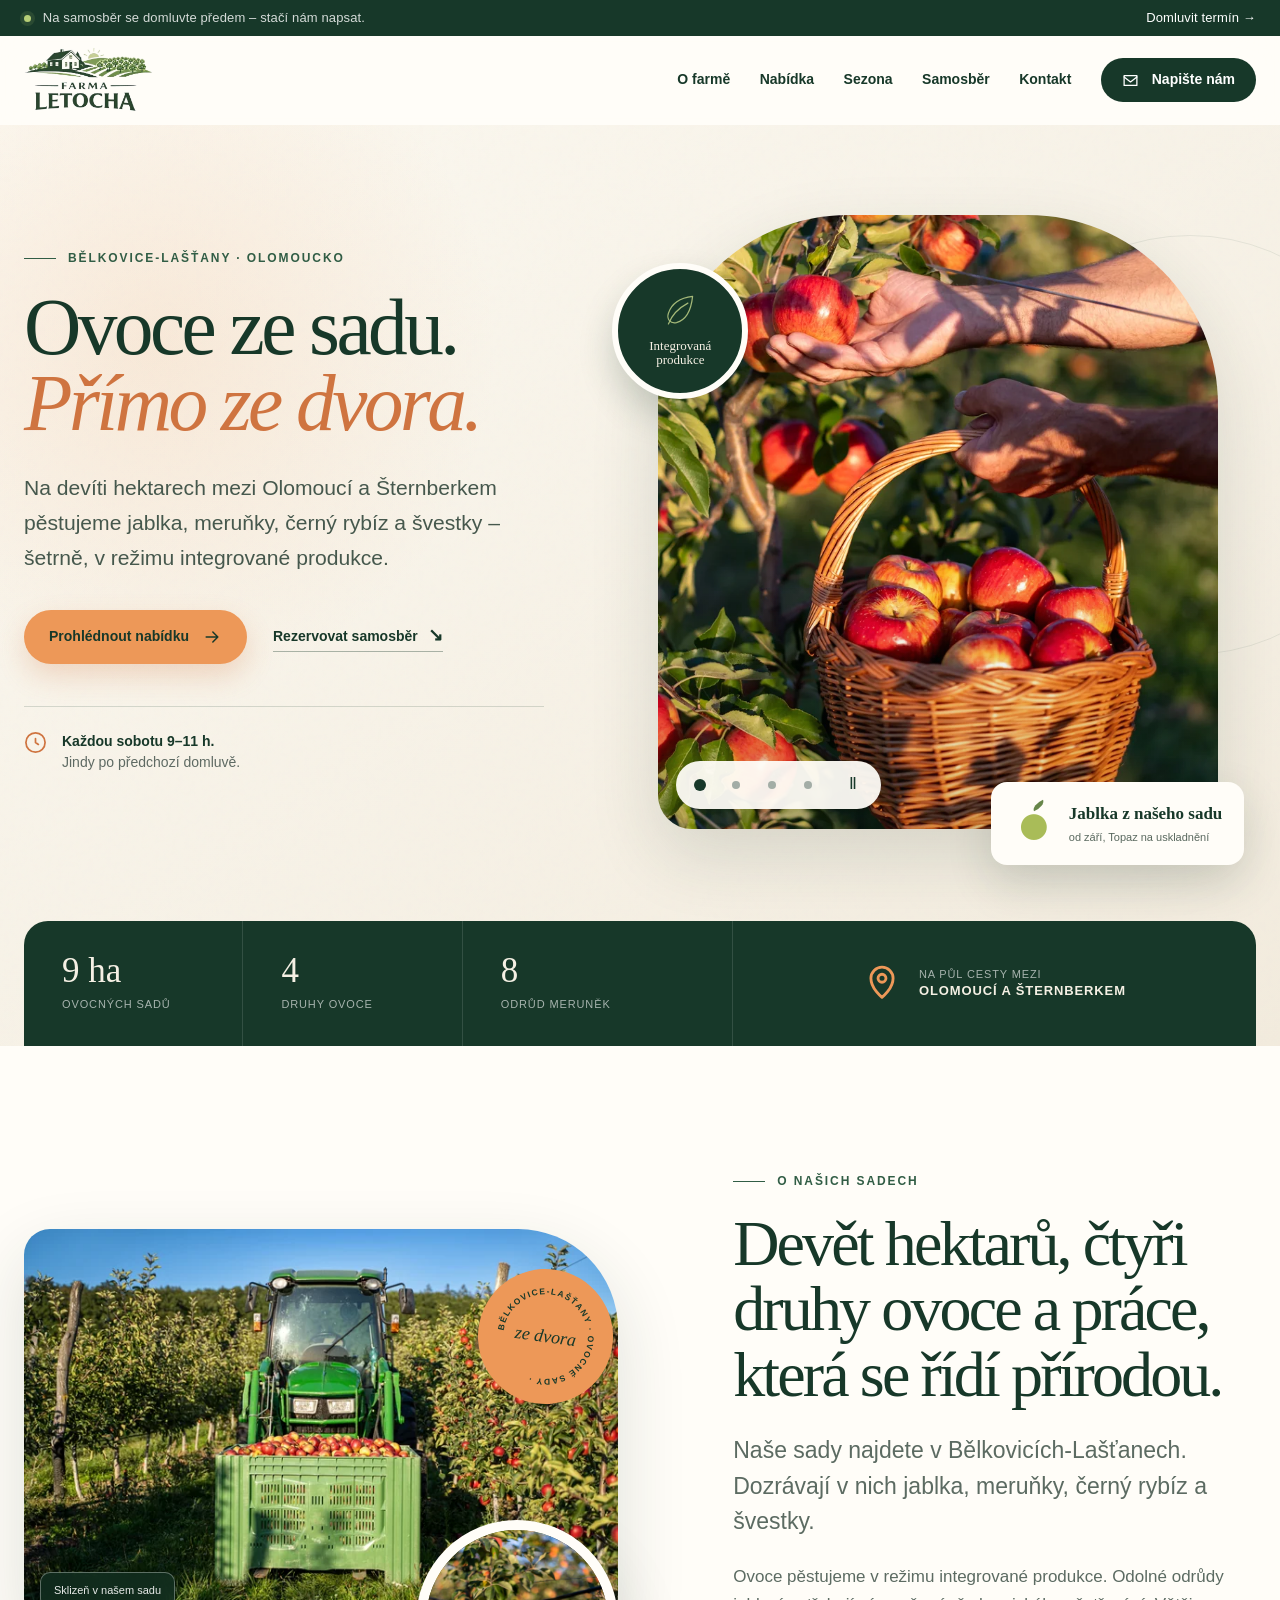
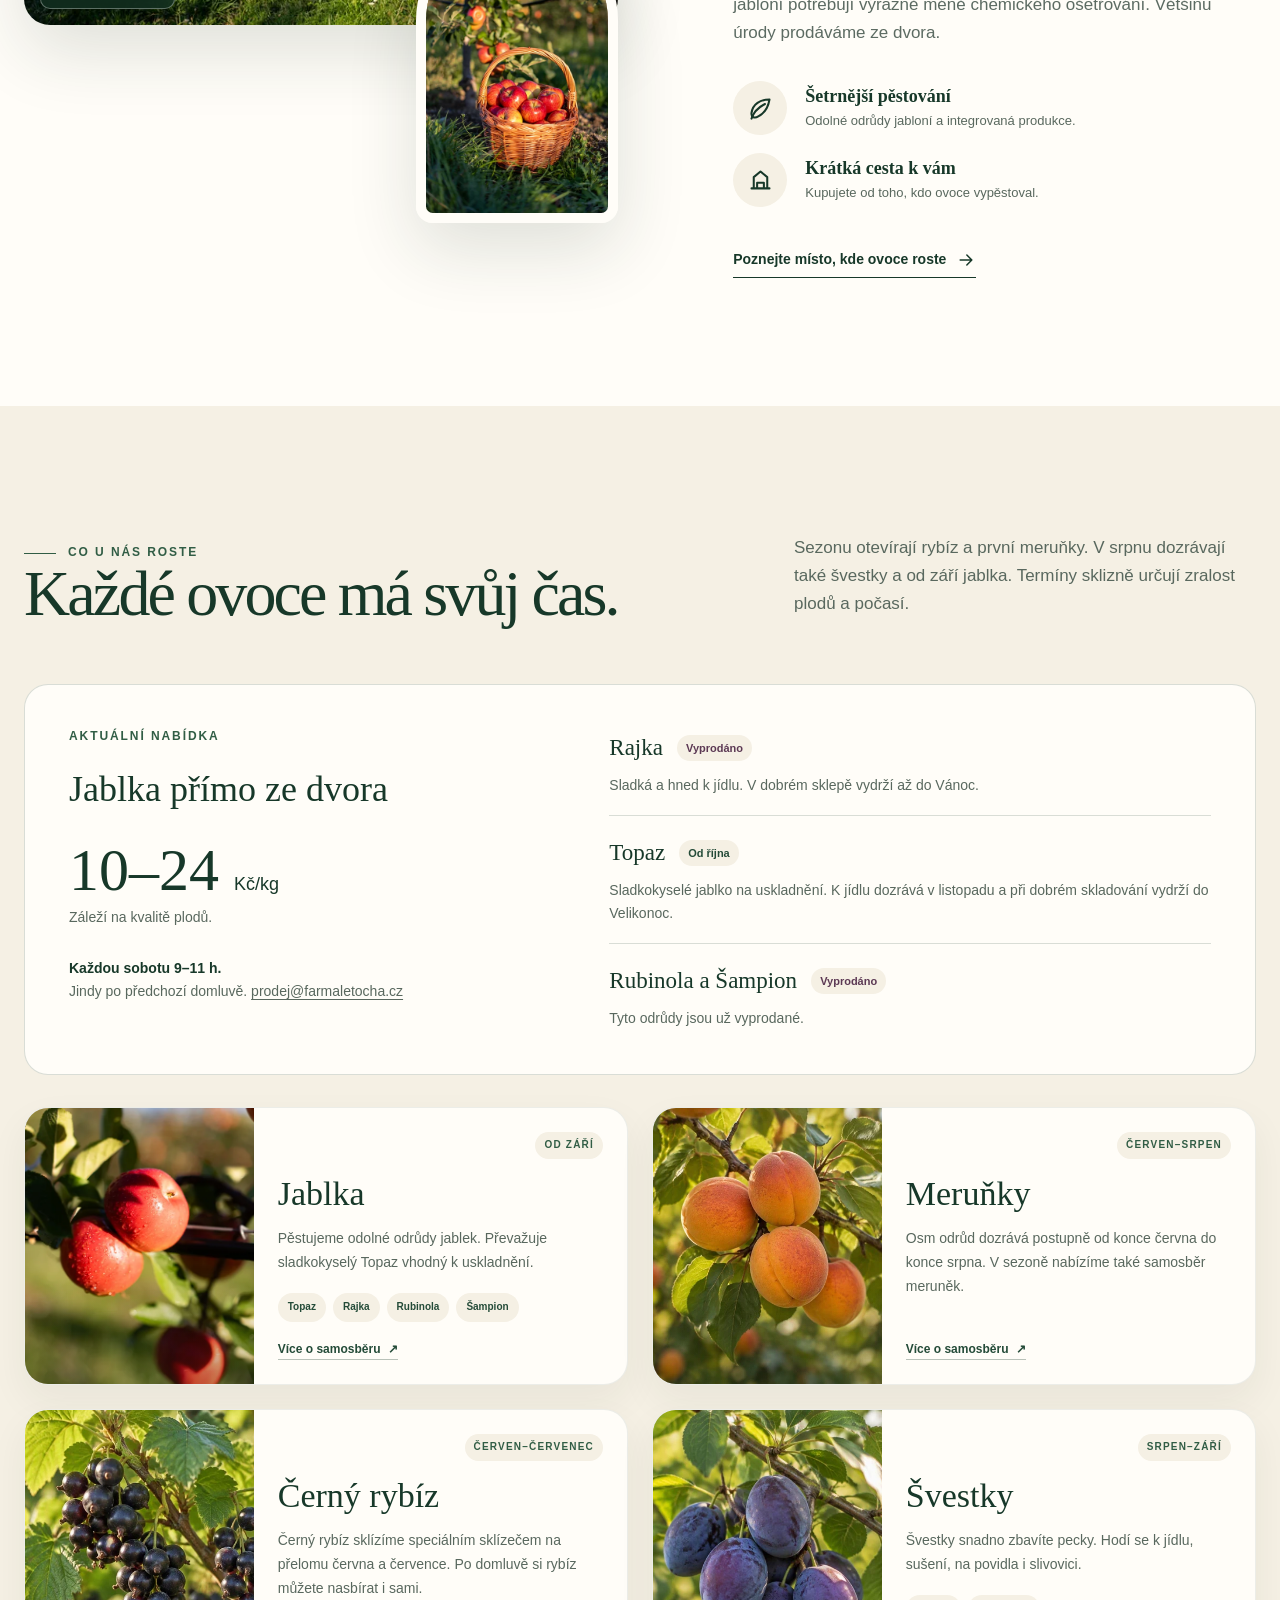
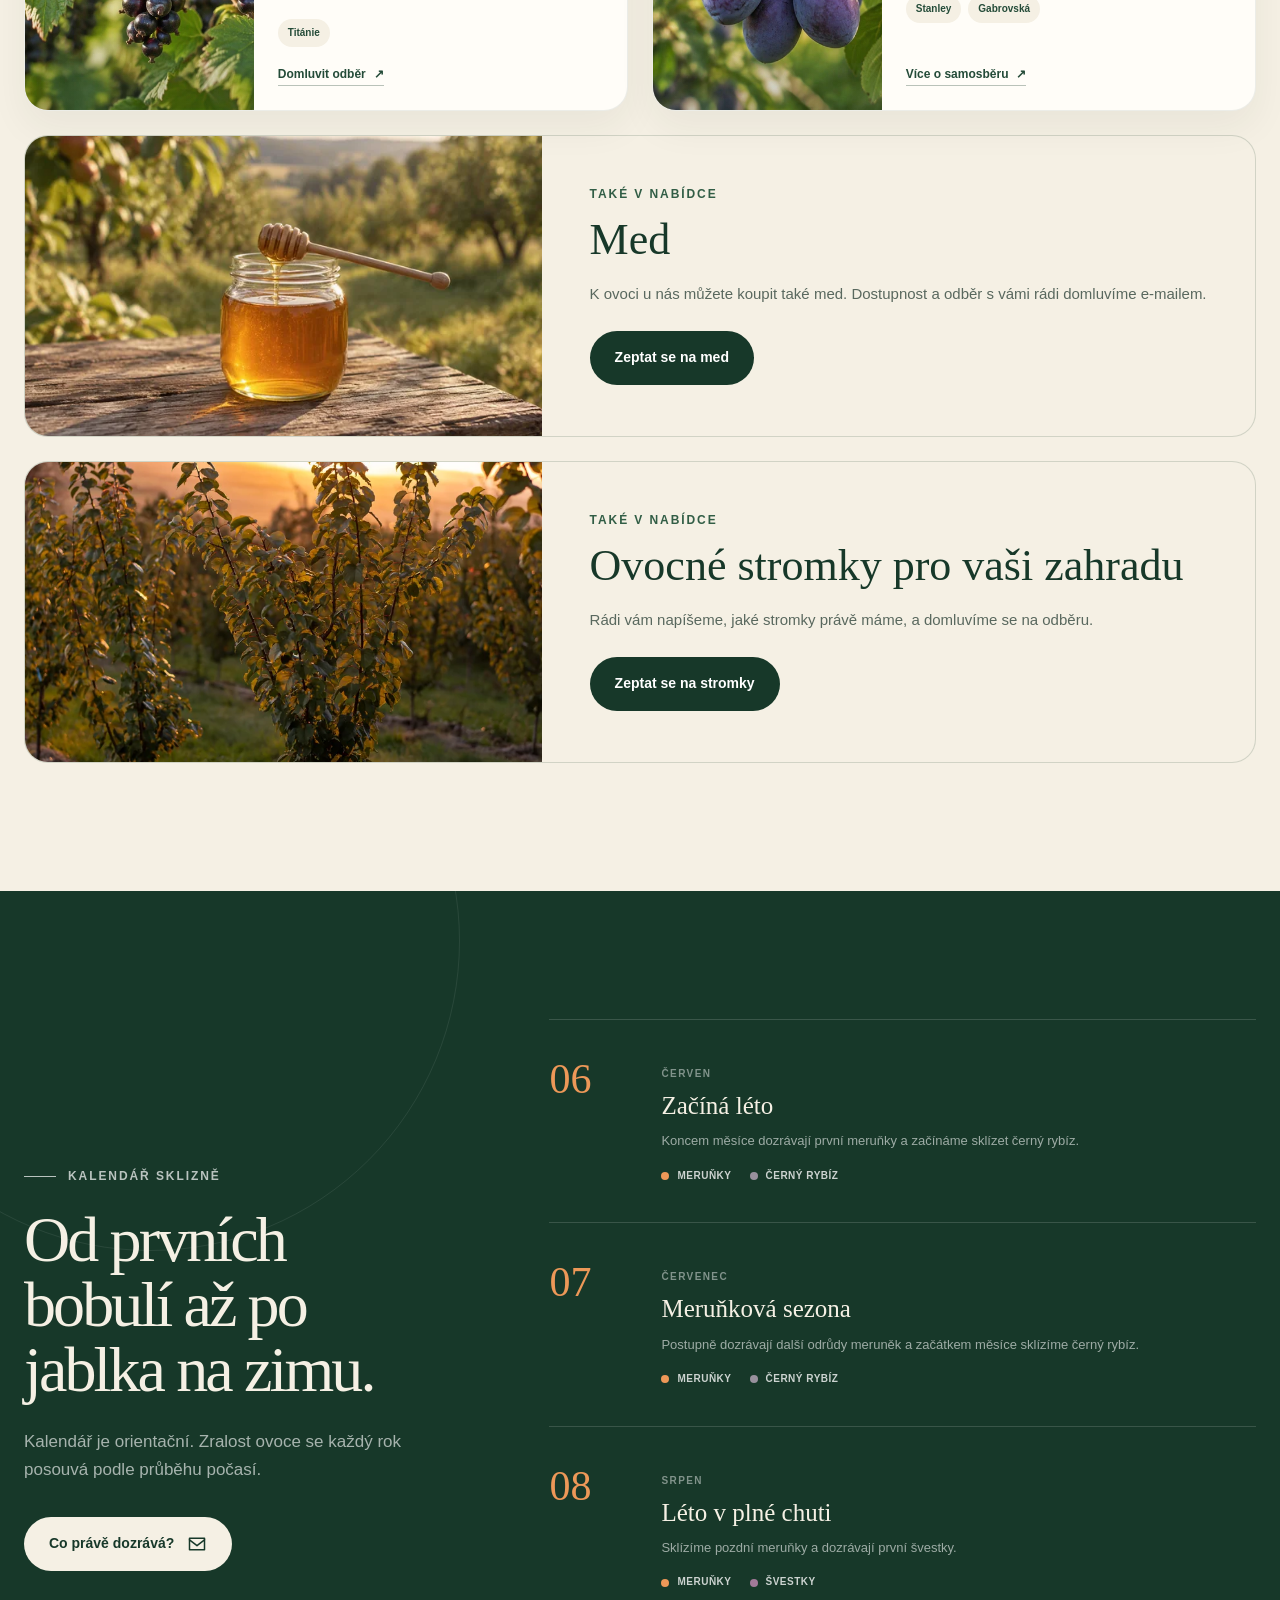
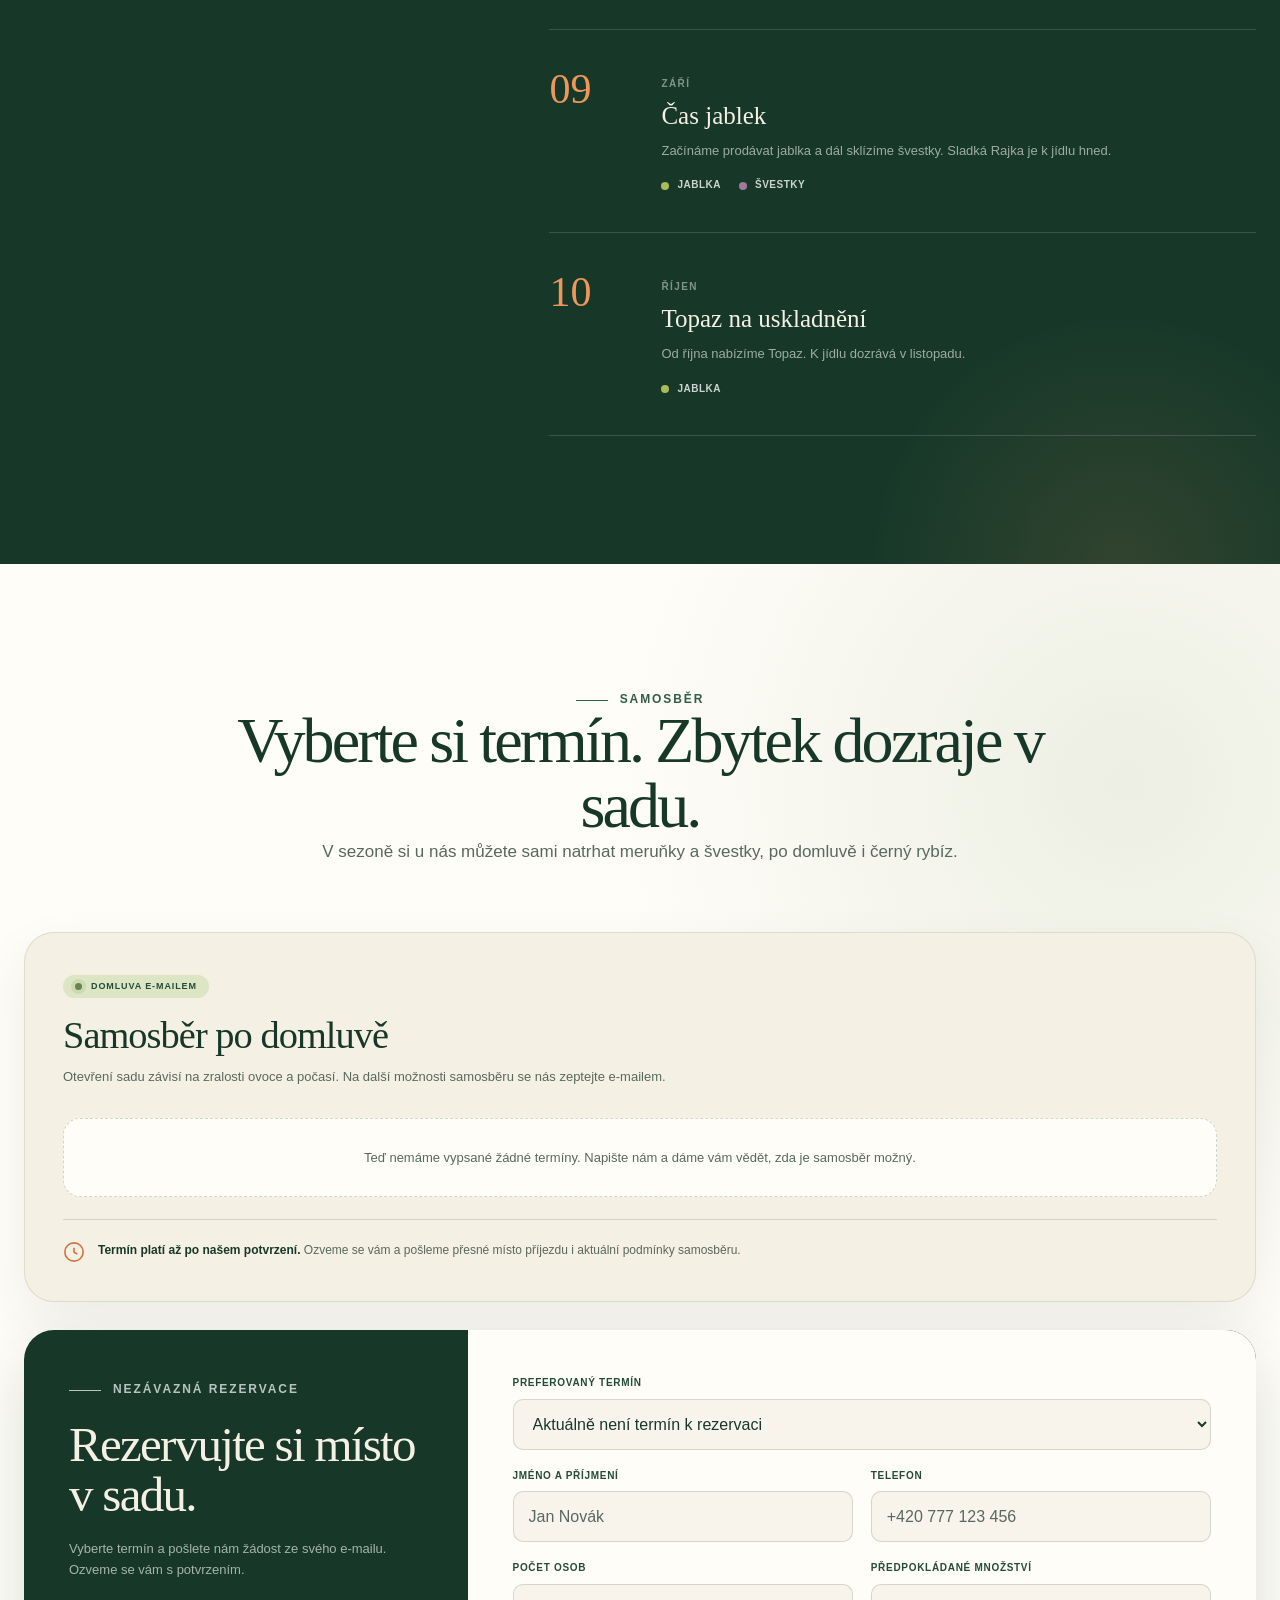
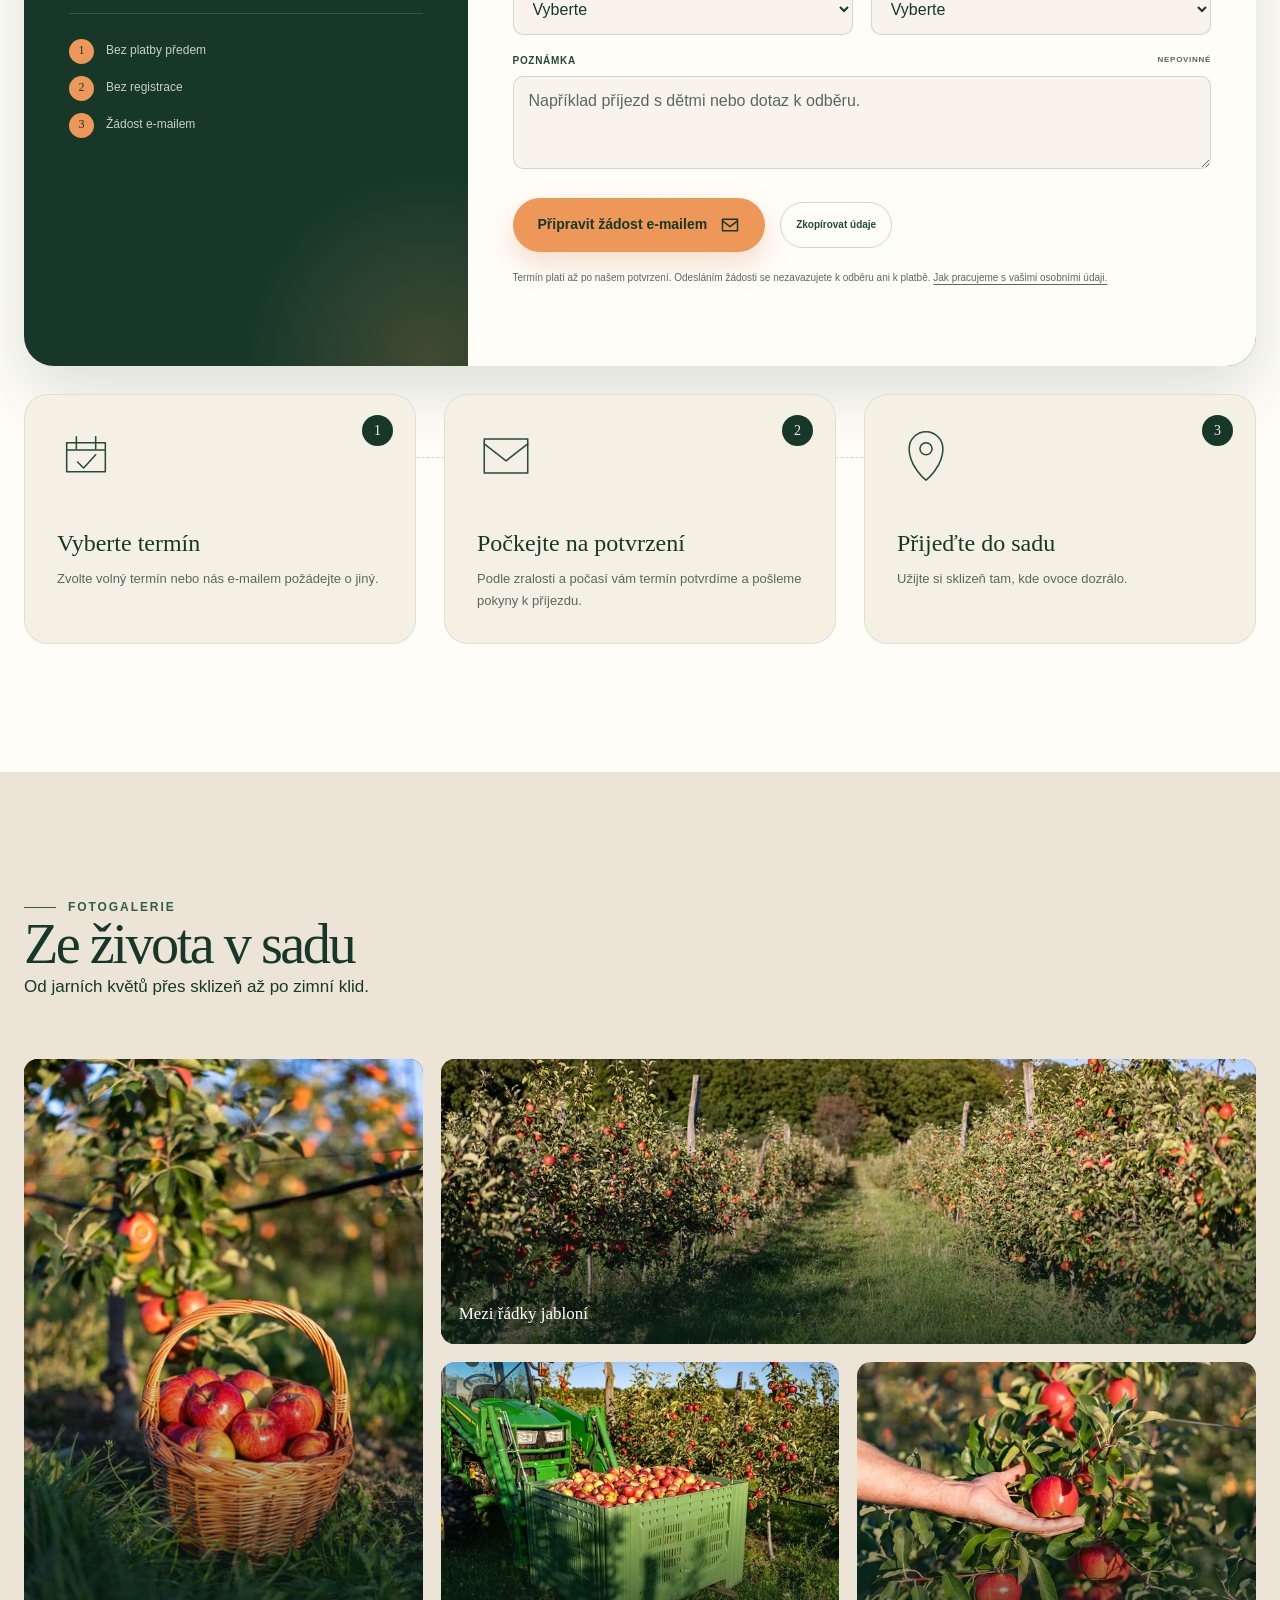
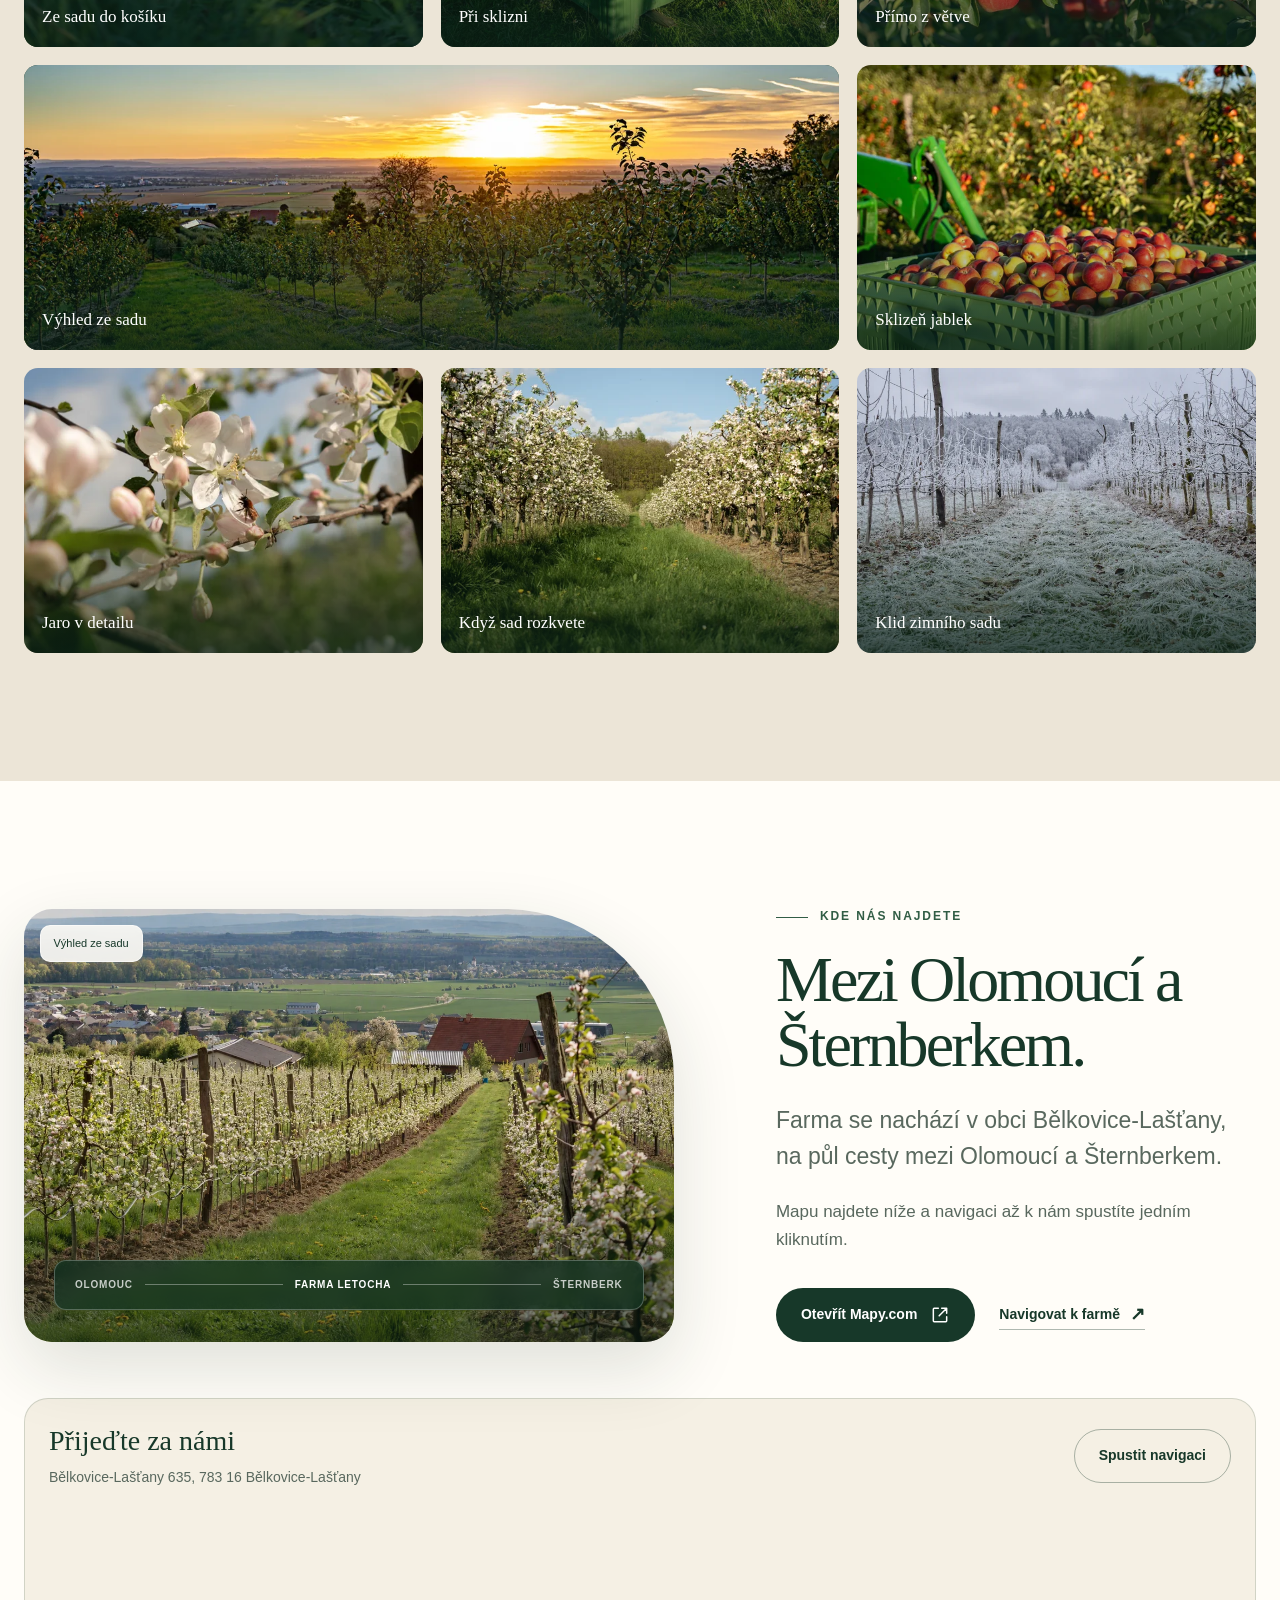
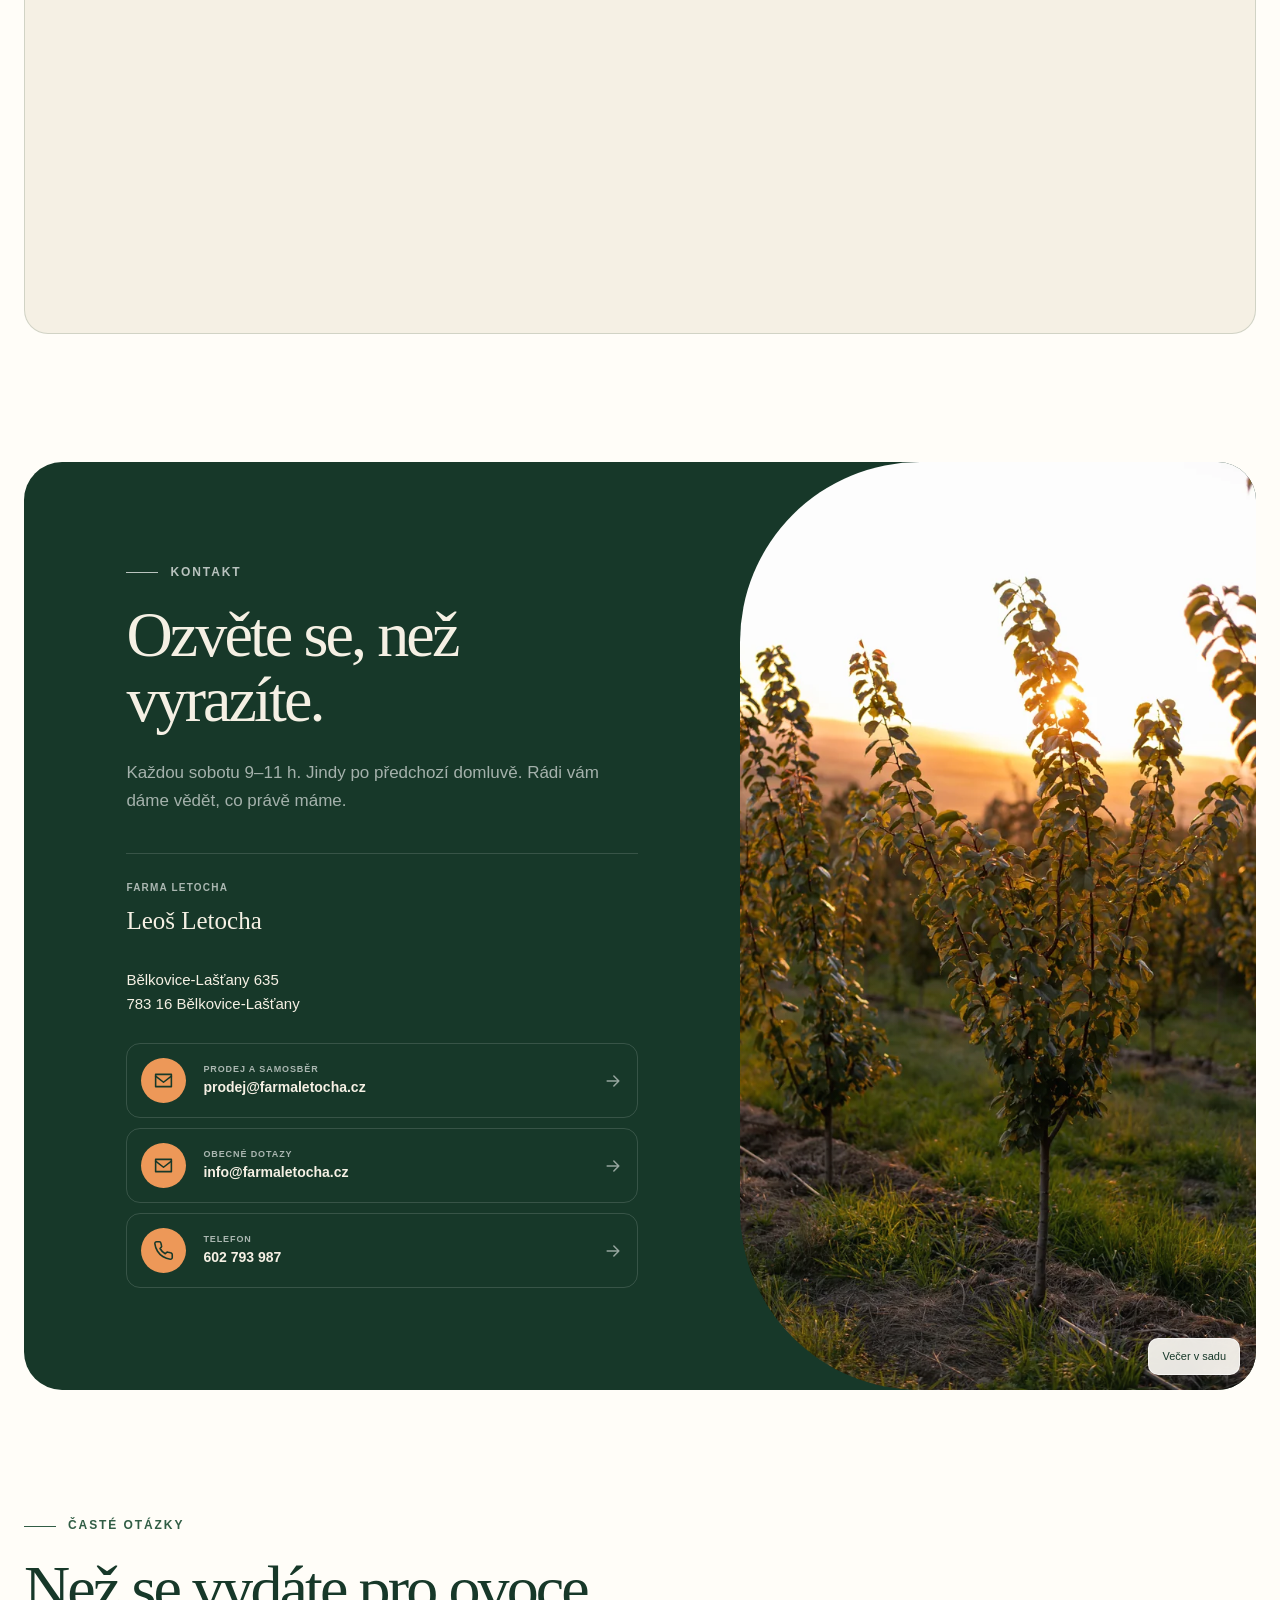
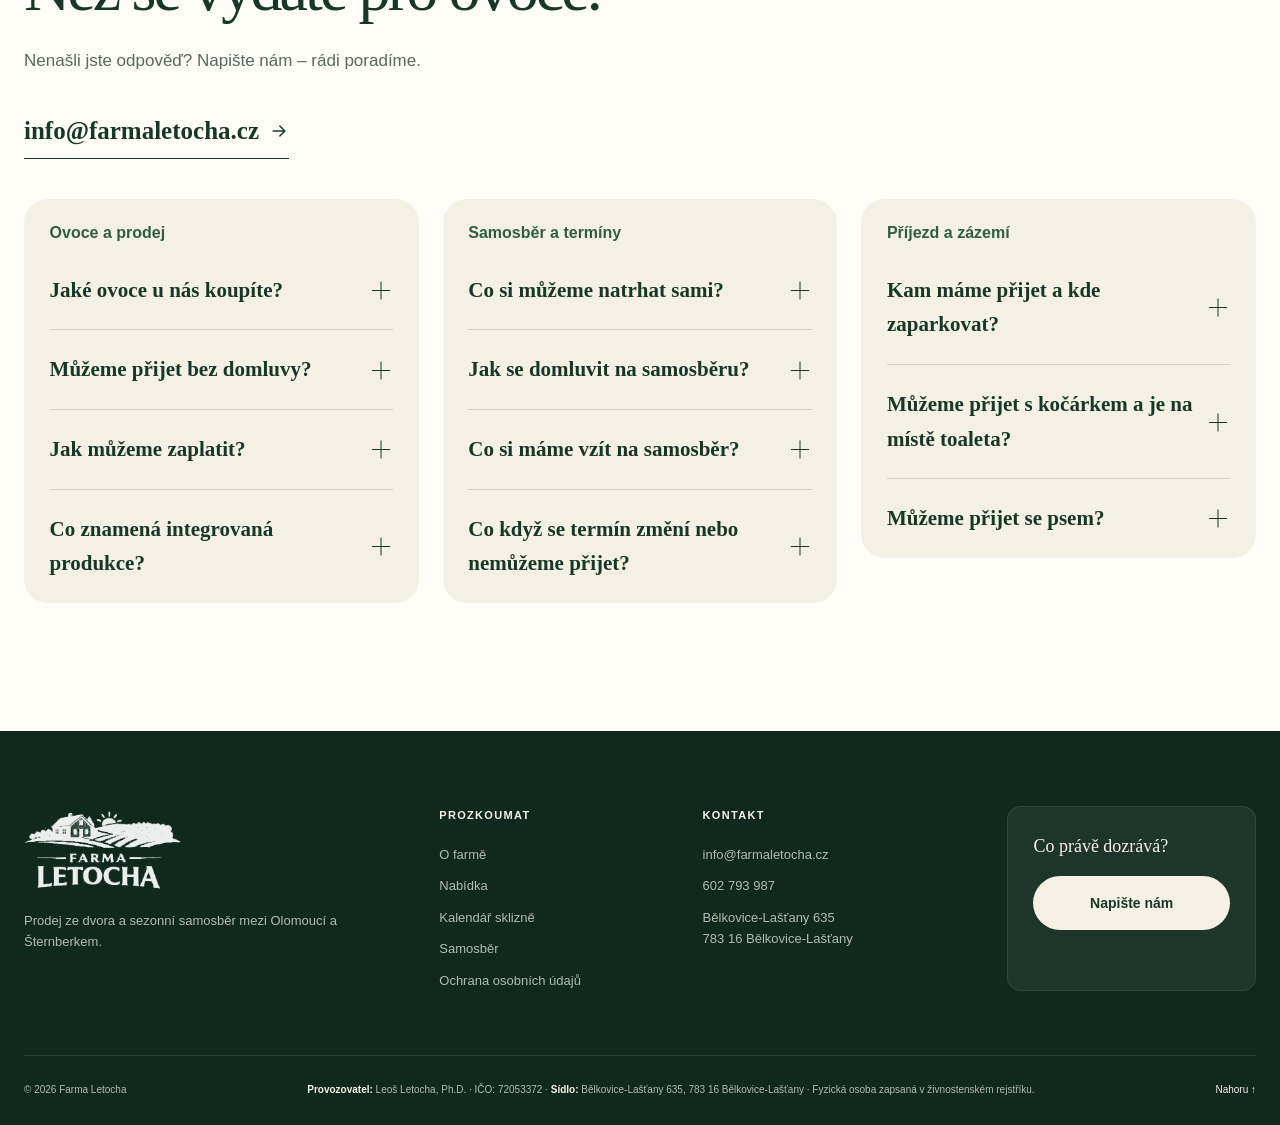
==== commit 4bba990b: "Enable production indexing and retire expired picking dates" ====
--- a/index.html
+++ b/index.html
@@ -6,7 +6,7 @@
   <title>Farma Letocha | Ovoce ze sadu a samosběr u Olomouce</title>
   <meta name="description" content="Jablka, meruňky, černý rybíz a švestky z 9 hektarů sadů v Bělkovicích-Lašťanech. Prodej ovoce i medu ze dvora a sezonní samosběr u Olomouce.">
   <meta name="author" content="Farma Letocha">
-  <meta name="robots" content="noindex, nofollow, noimageindex">
+  <meta name="robots" content="index, follow, max-image-preview:large">
   <meta name="theme-color" content="#173829">
   <meta name="format-detection" content="telephone=yes">
   <link rel="canonical" href="https://www.farmaletocha.cz/">
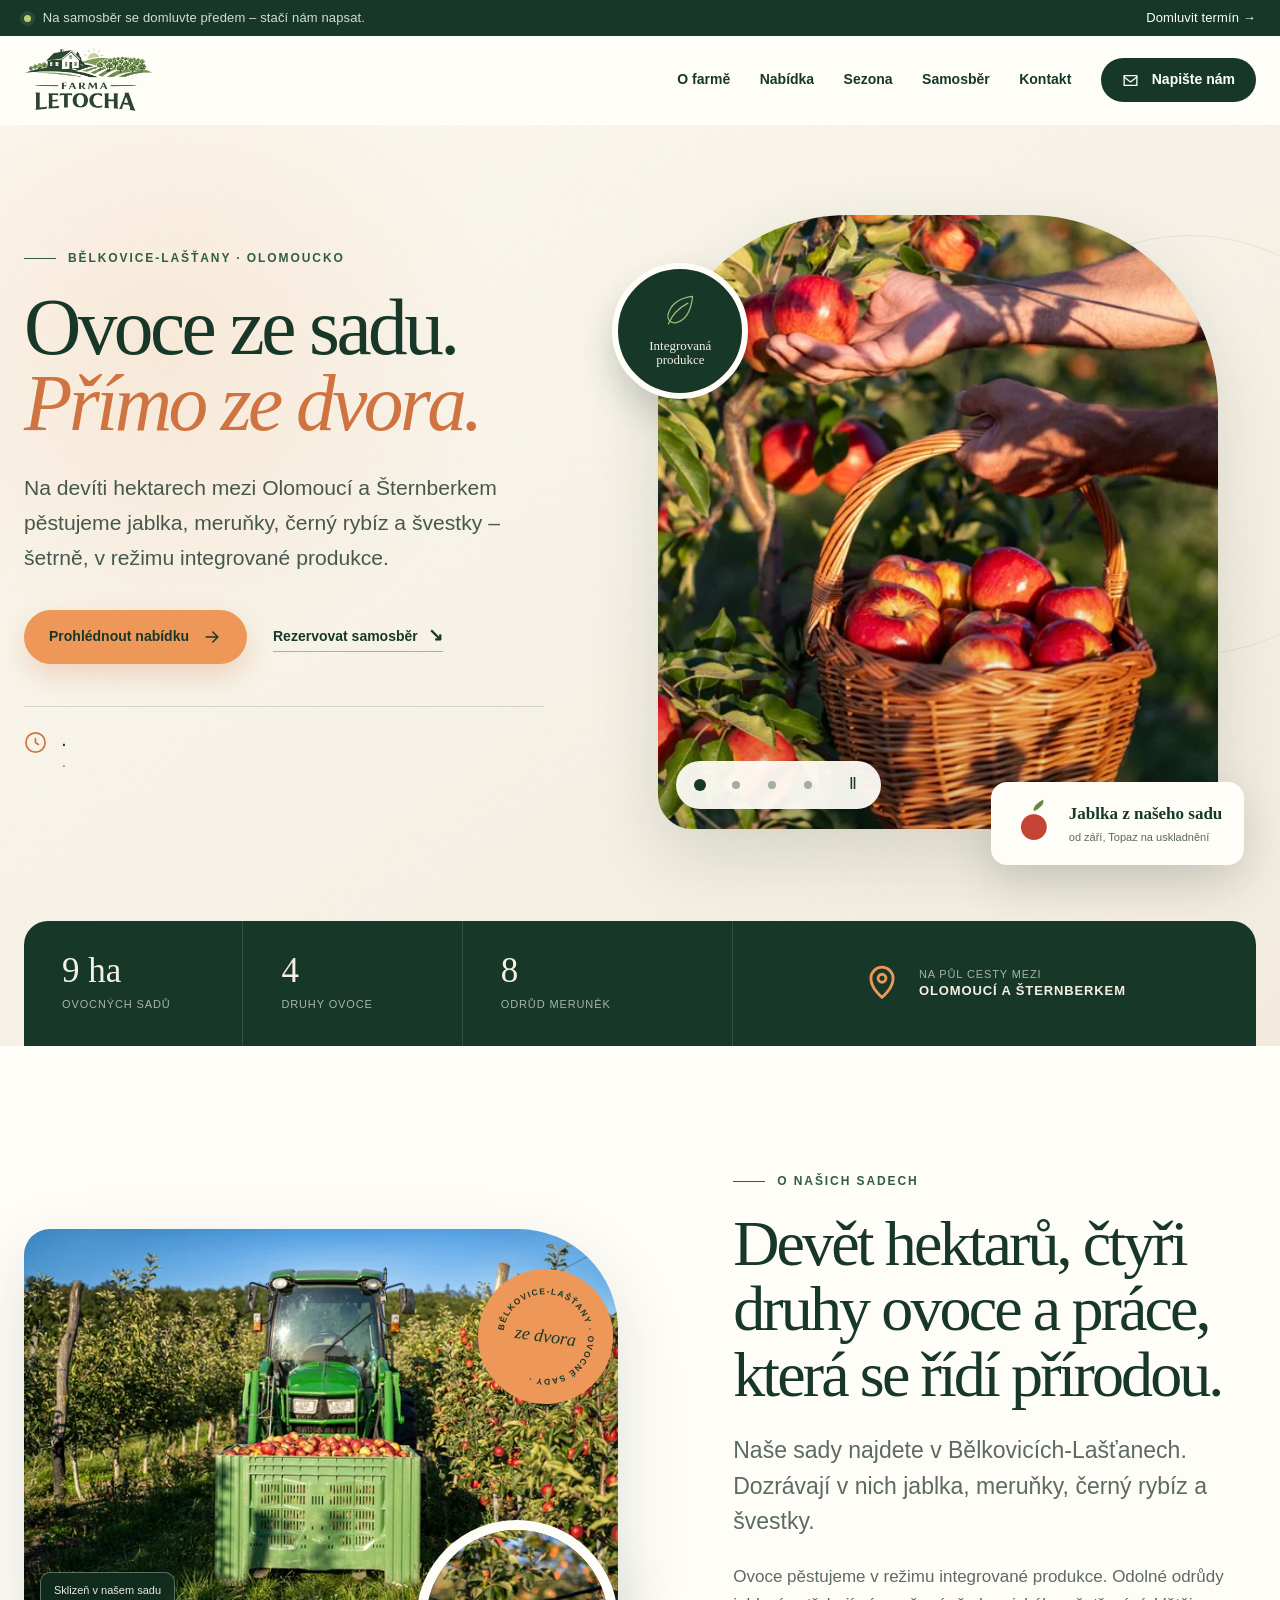
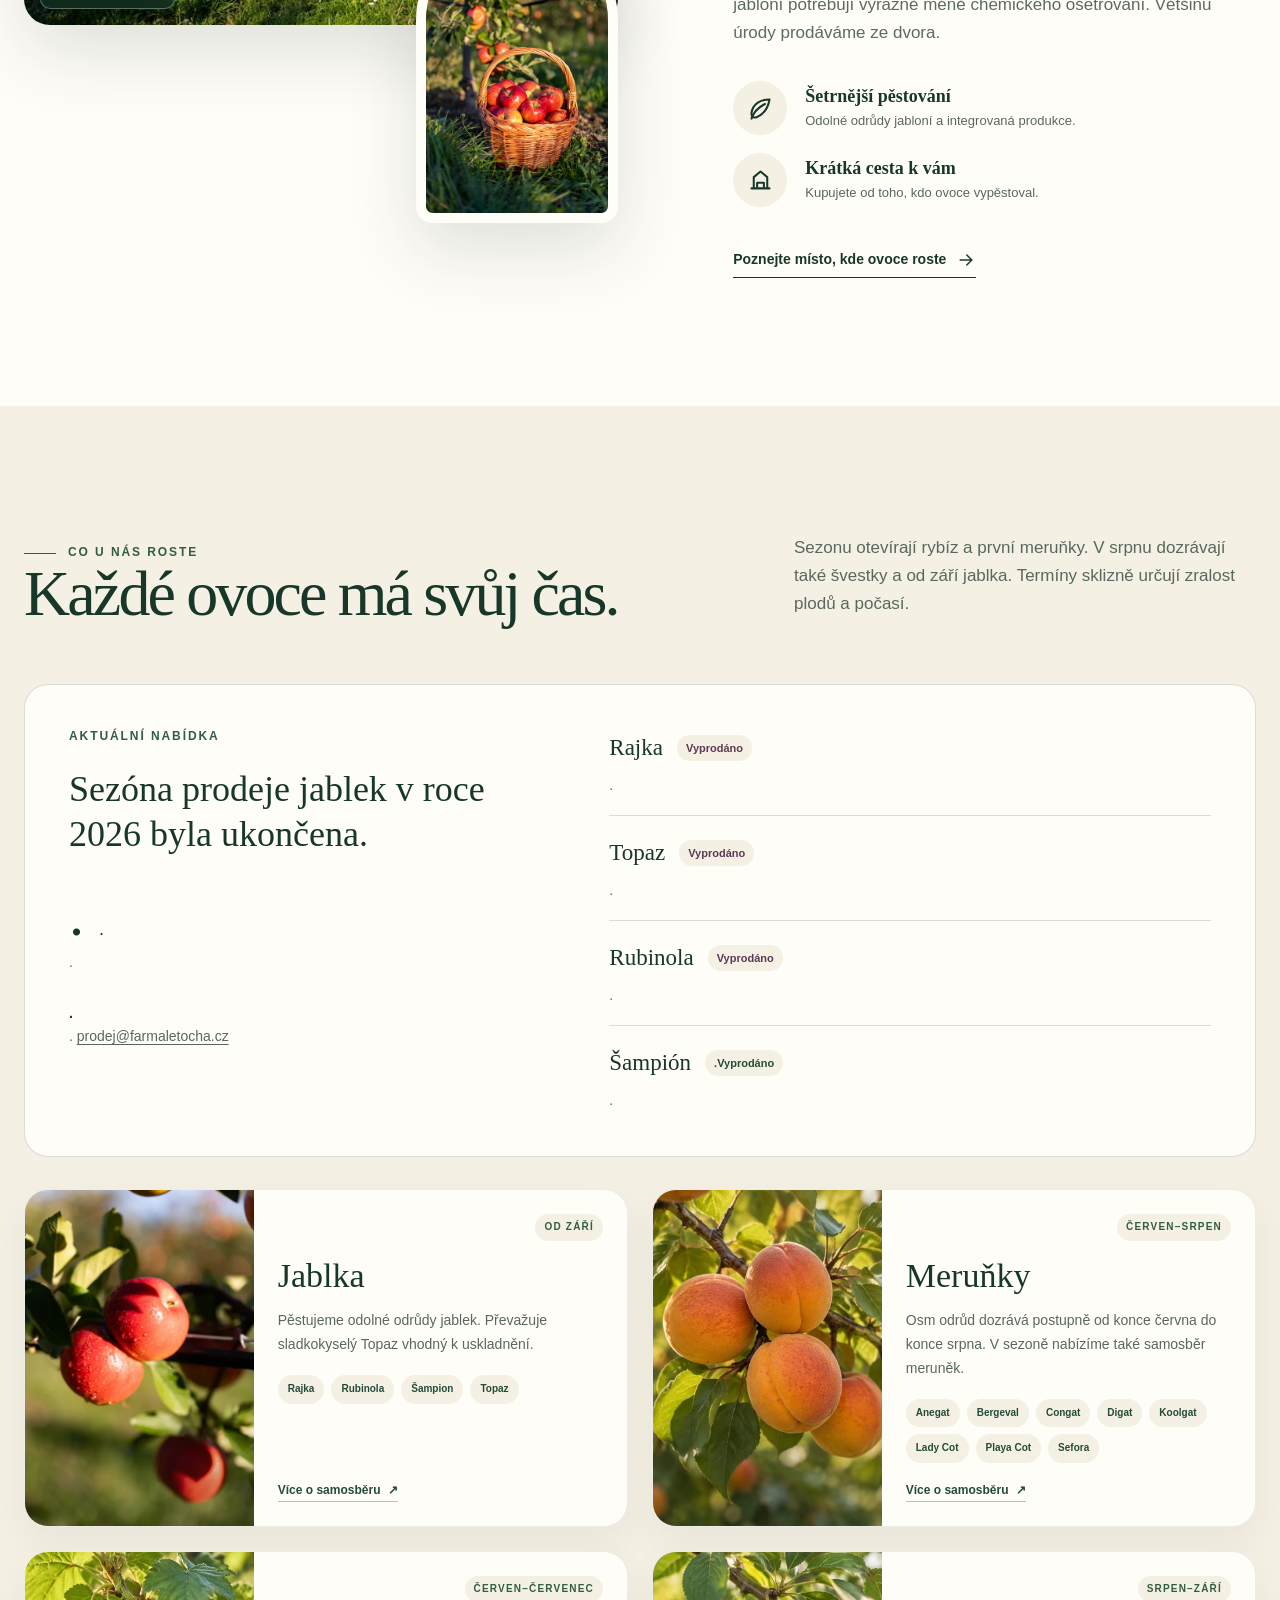
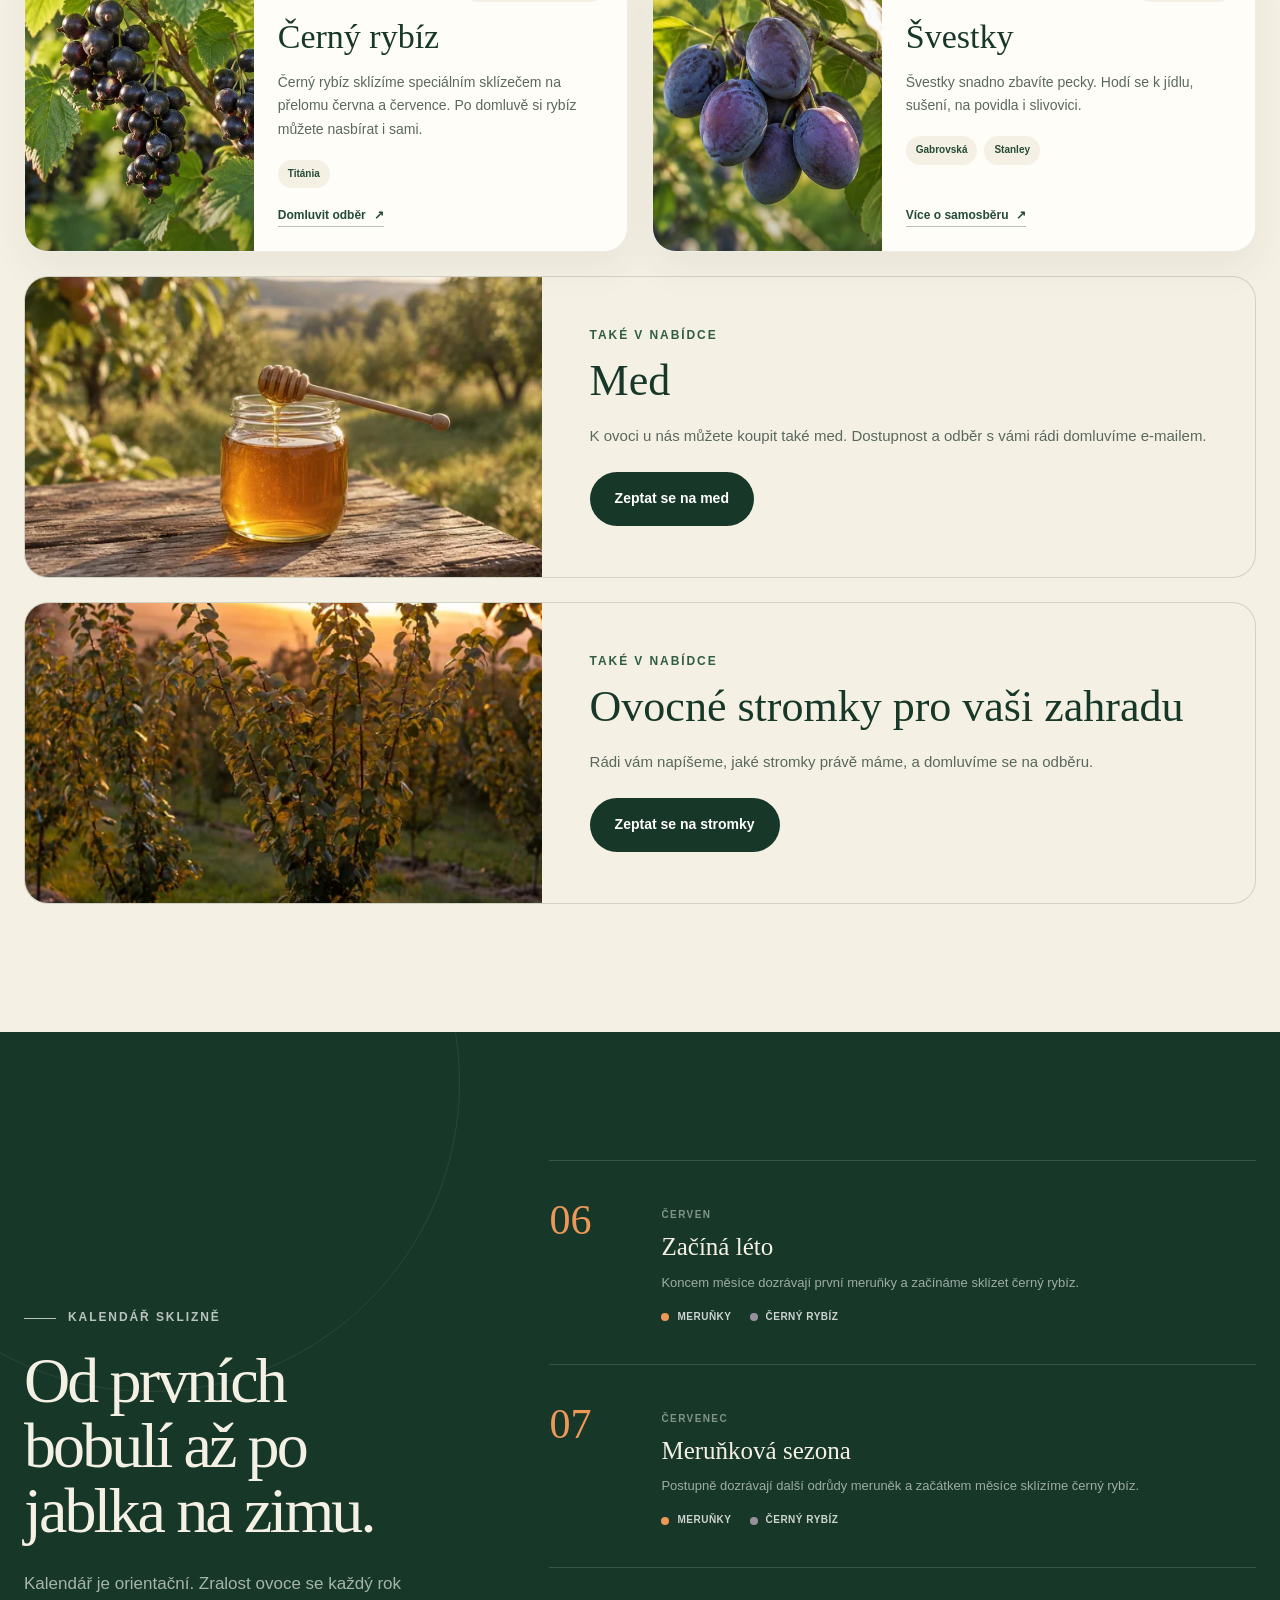
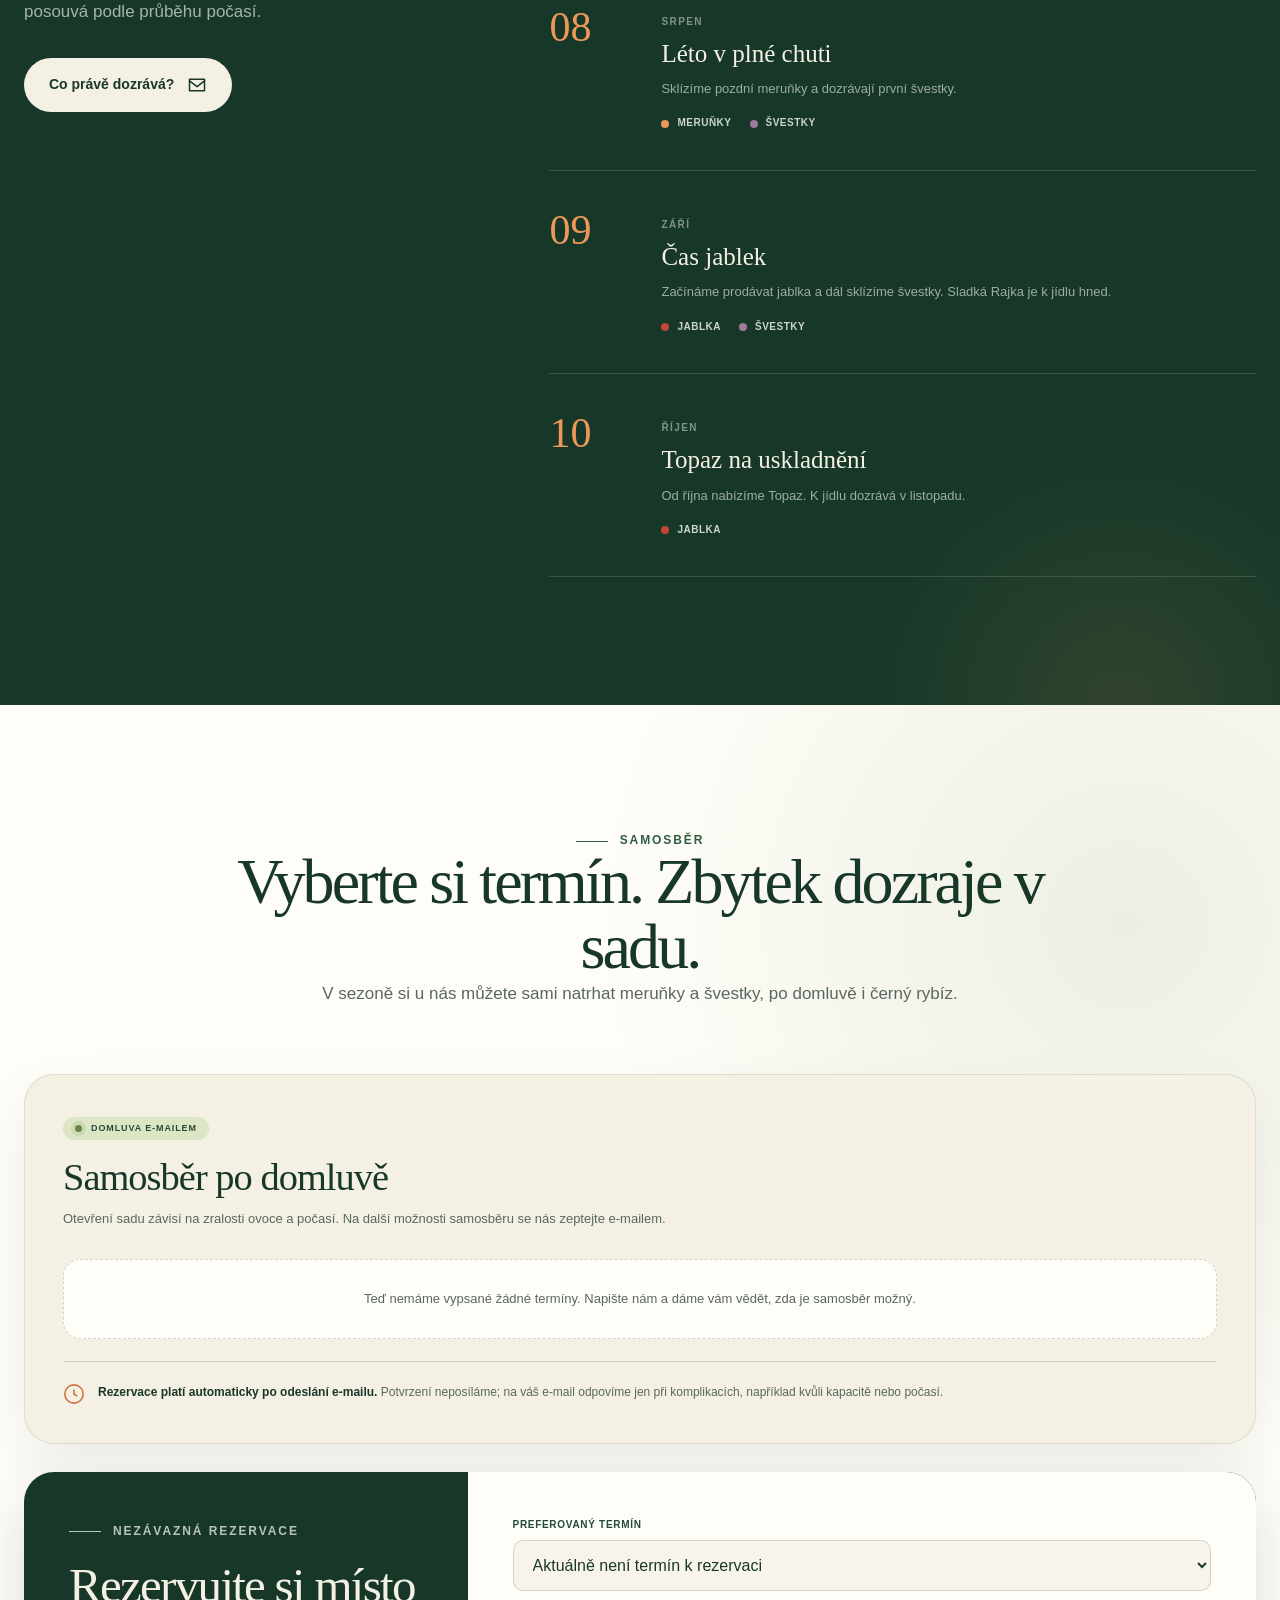
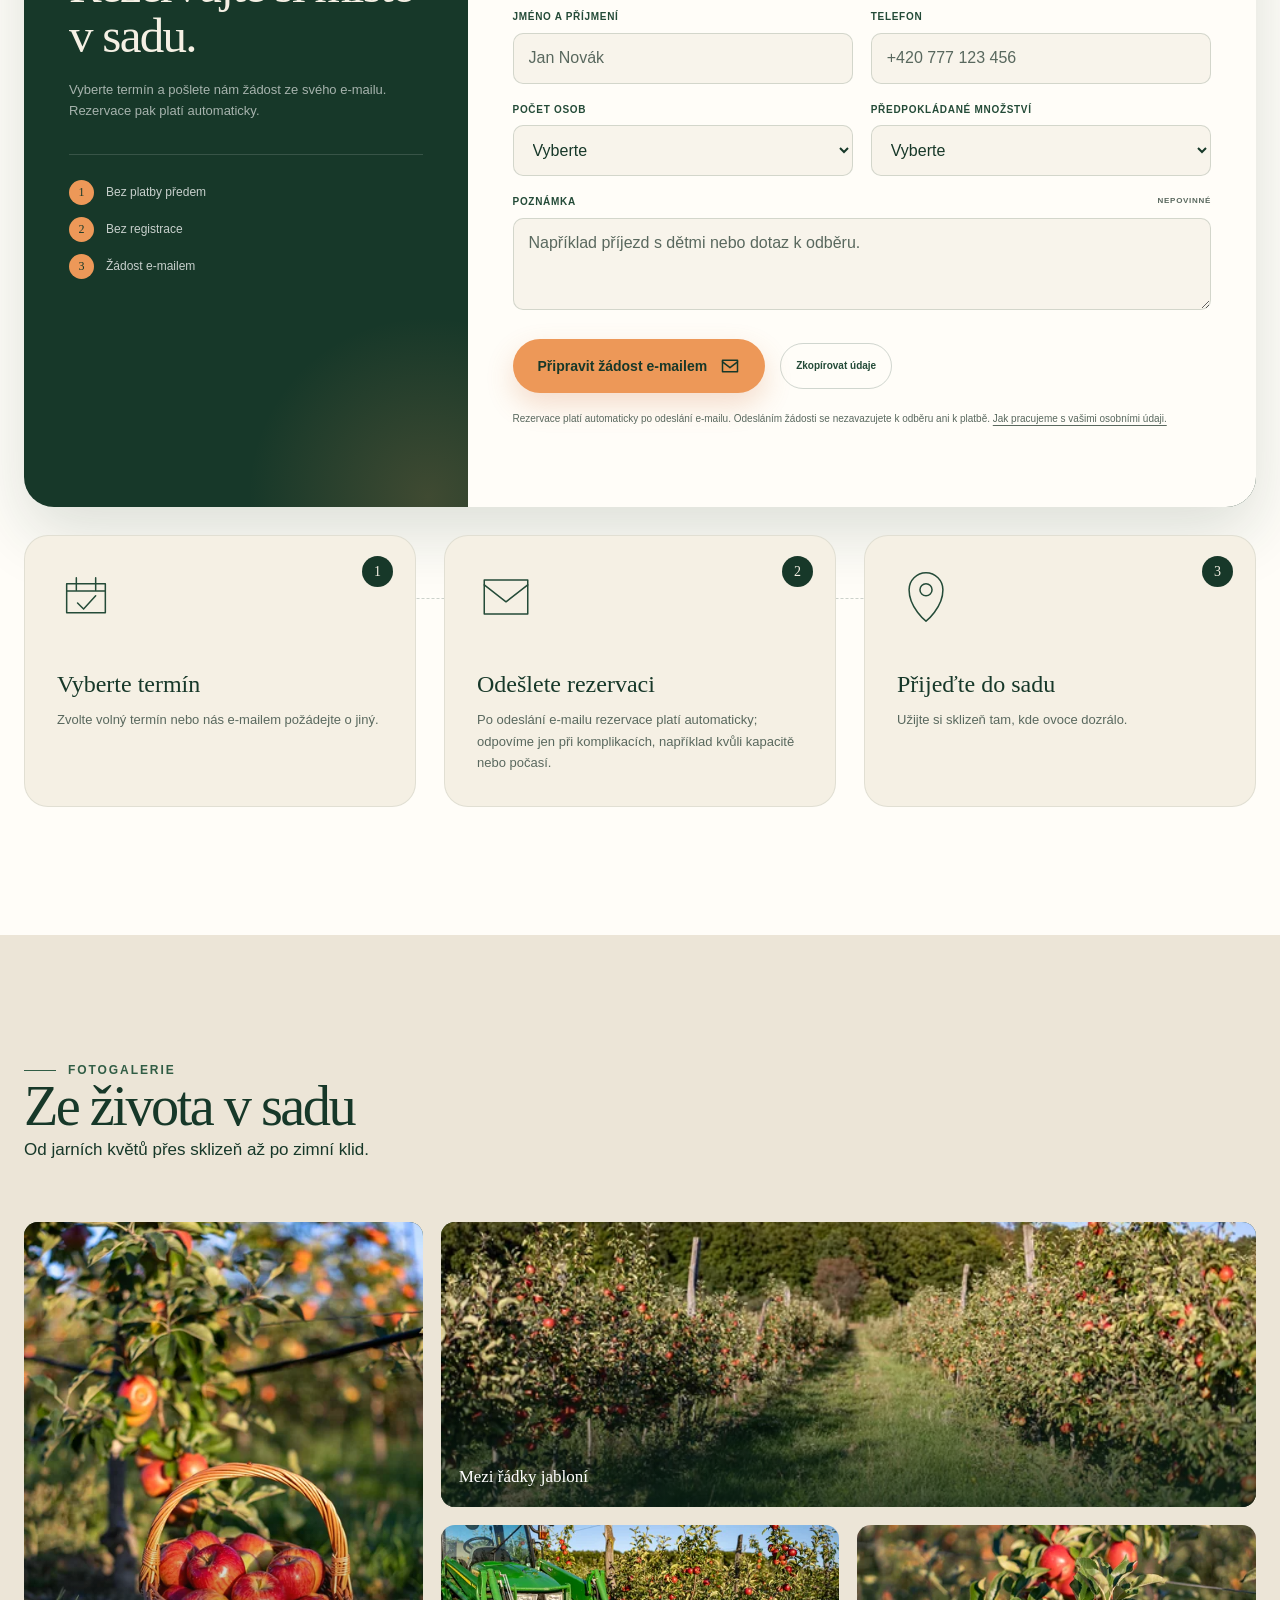
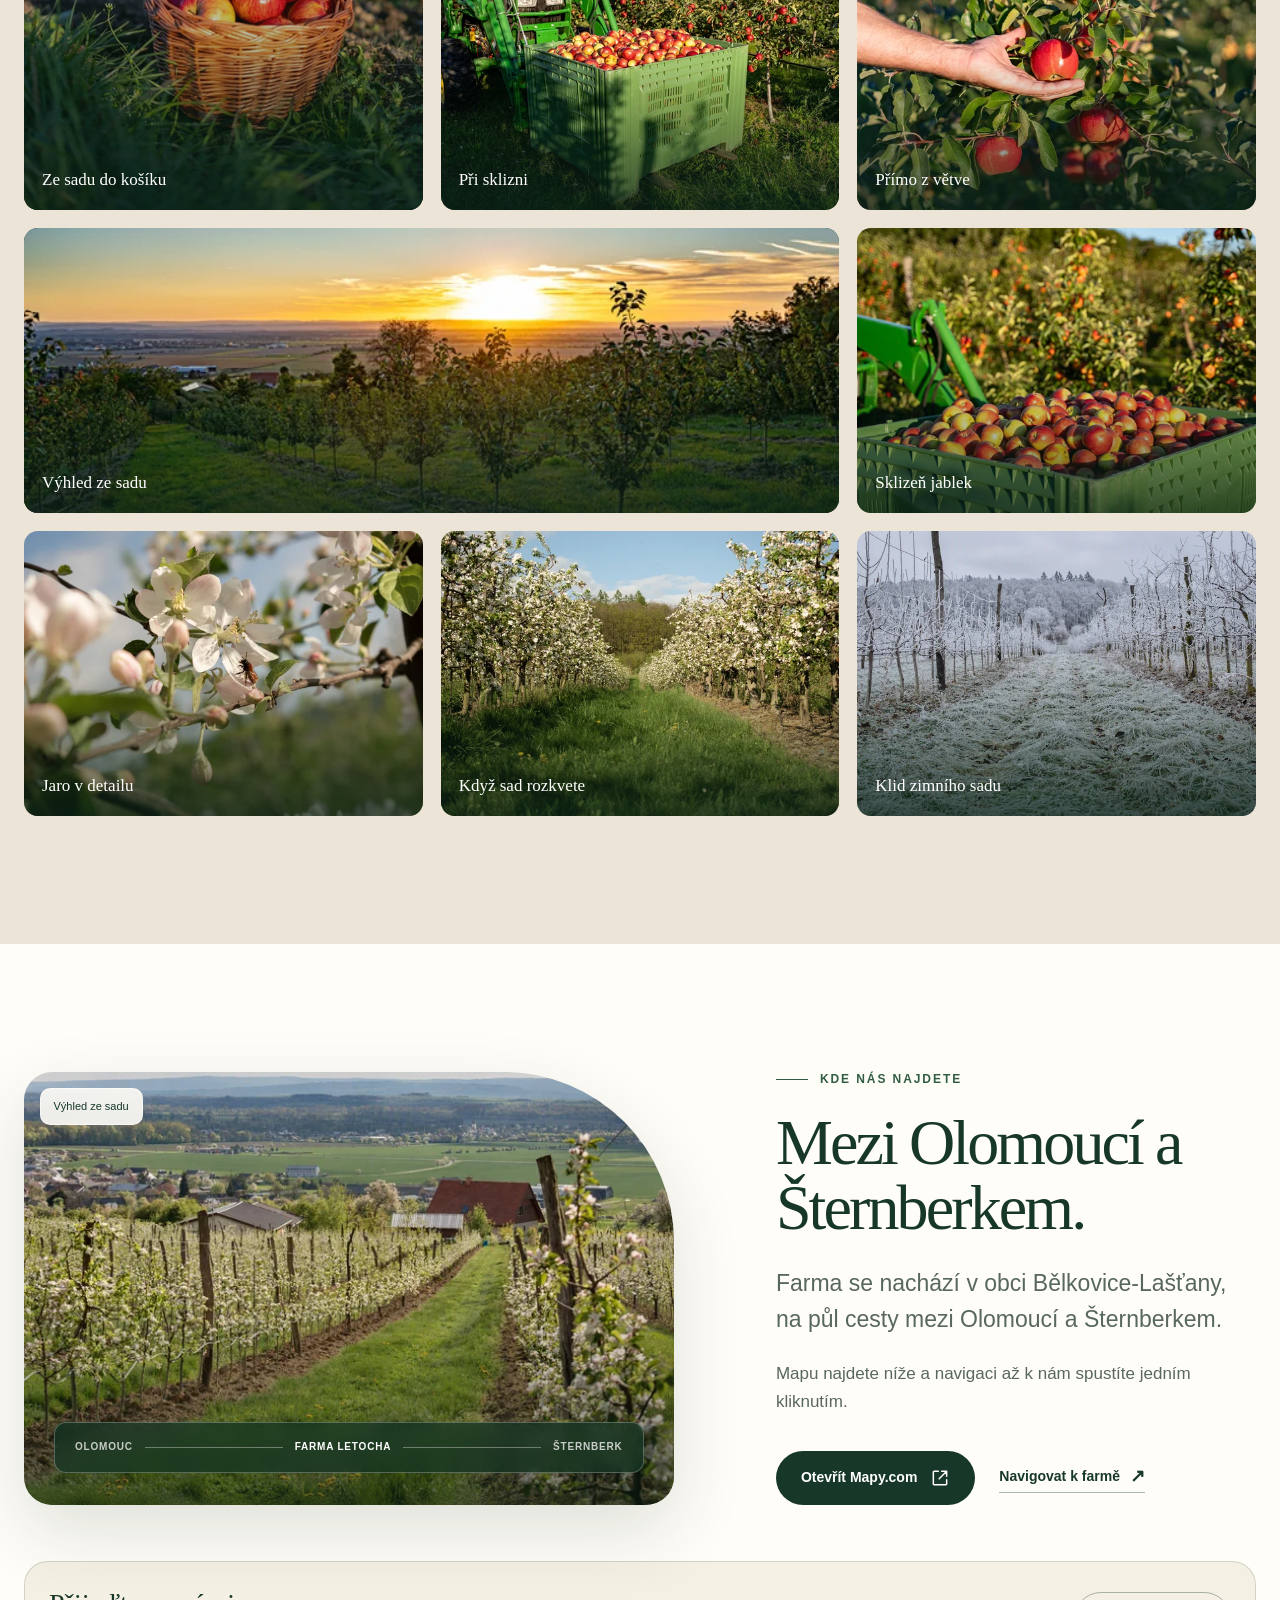
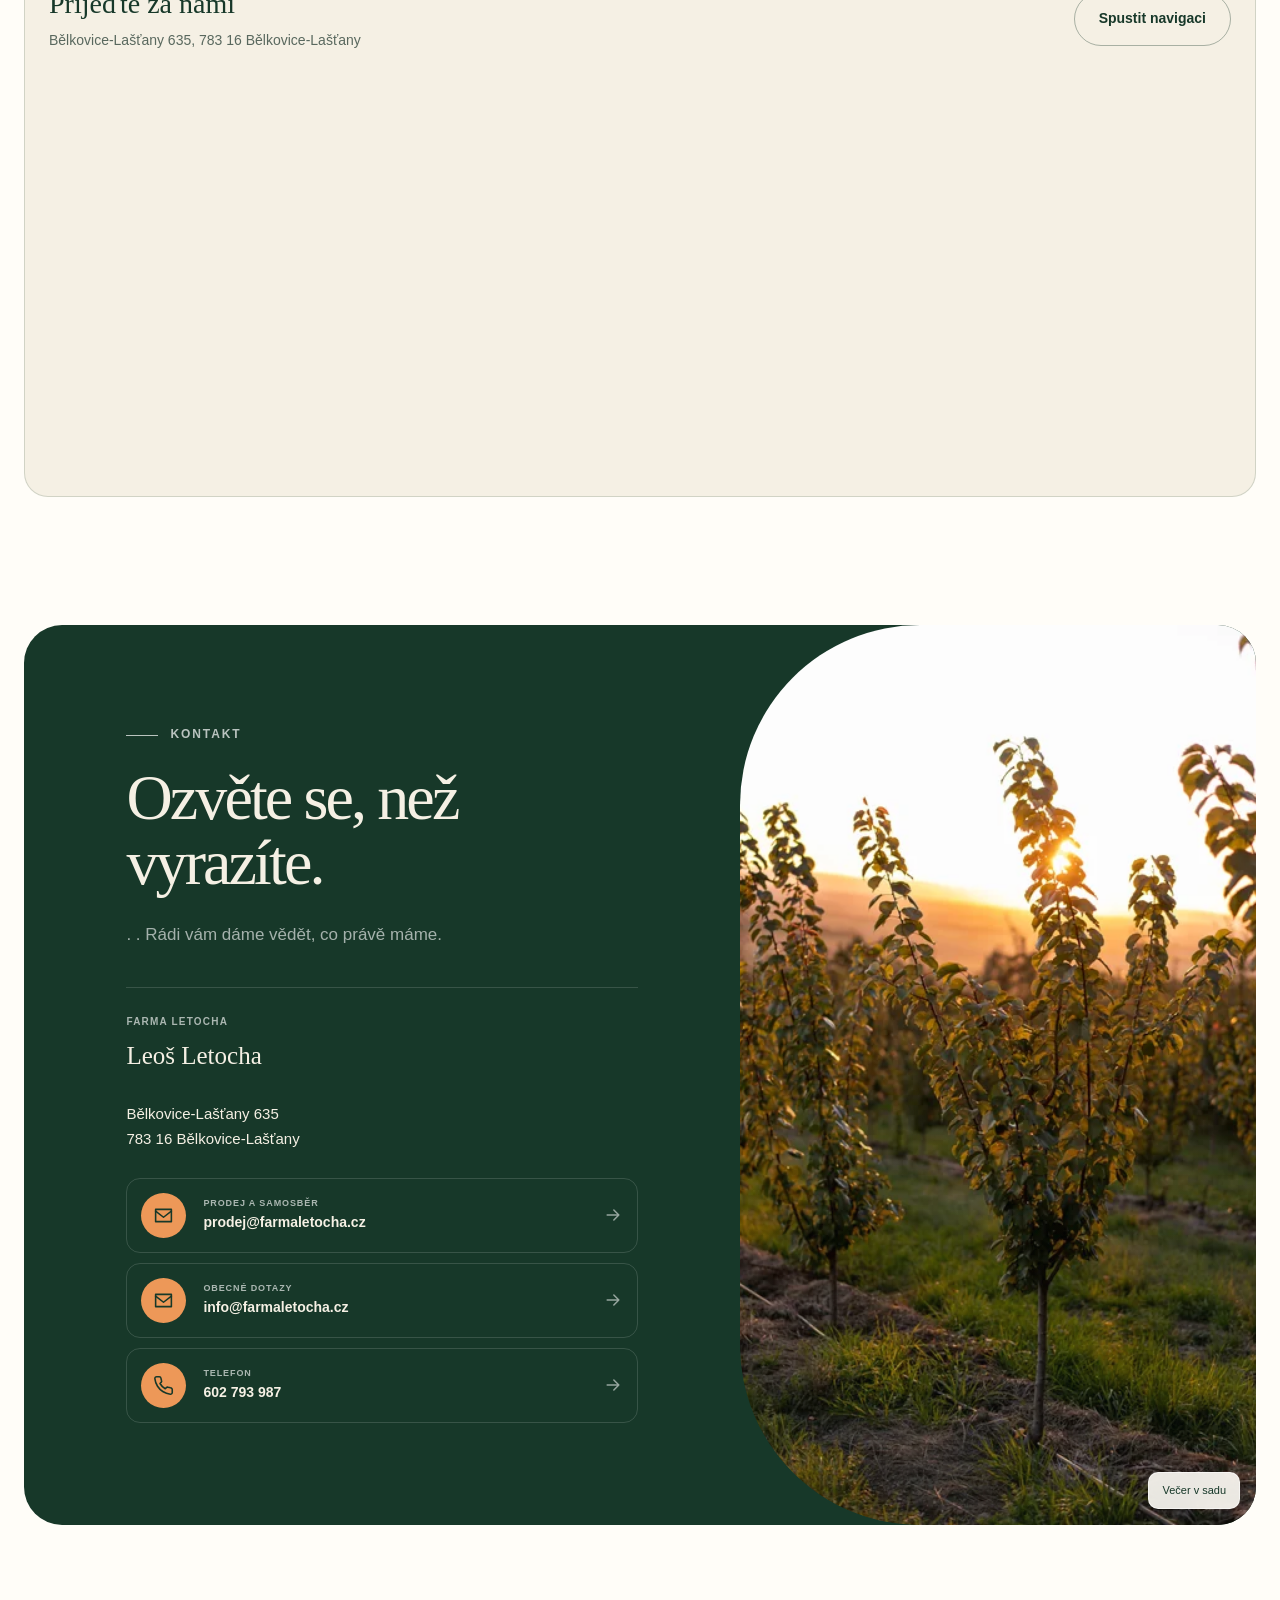
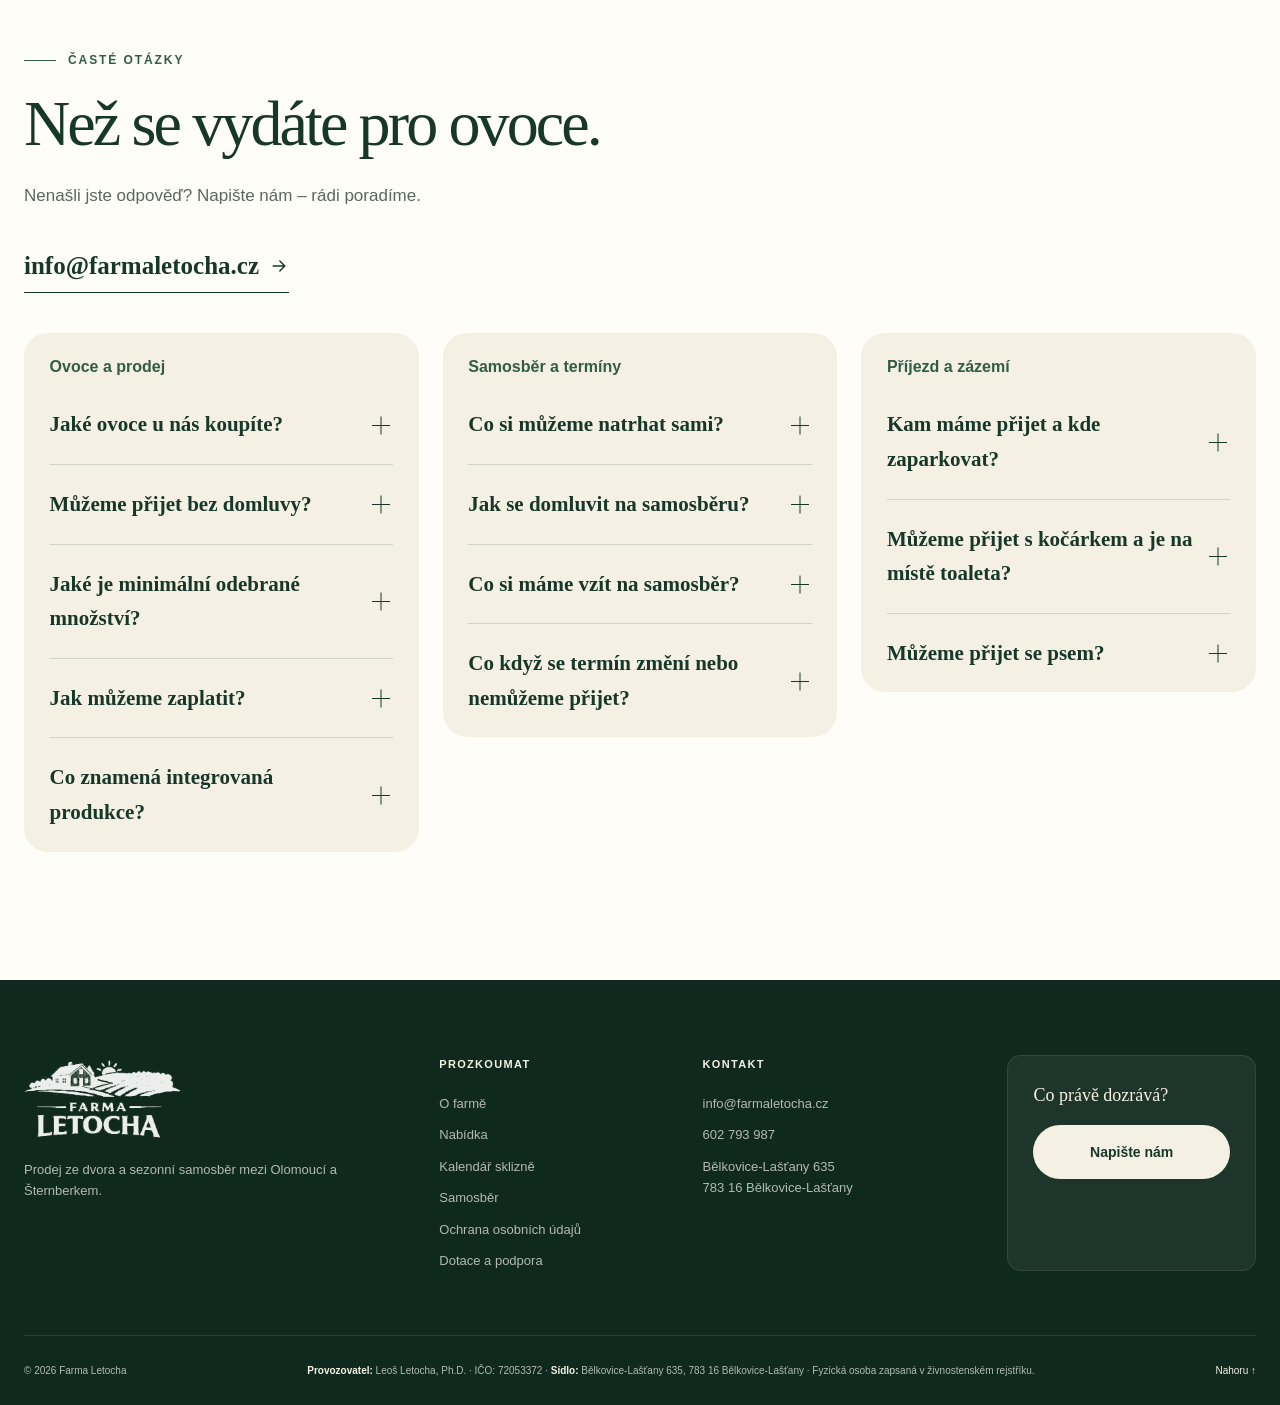
==== commit c7fffa39: "Set 10 kg minimum, clarify bookings and add subsidies page" ====
--- a/index.html
+++ b/index.html
@@ -15,7 +15,7 @@
   <link rel="apple-touch-icon" href="assets/images/favicon-192.png">
   <link rel="manifest" href="site.webmanifest">
   <link rel="preload" as="image" href="assets/images/farm/DSC07933-final.webp" imagesrcset="assets/images/farm/DSC07933-final-480.webp 480w, assets/images/farm/DSC07933-final-800.webp 800w, assets/images/farm/DSC07933-final.webp 1280w" imagesizes="(max-width: 720px) calc(100vw - 30px), (max-width: 940px) 560px, (max-width: 1120px) 46vw, 560px" type="image/webp" fetchpriority="high">
-  <link rel="stylesheet" href="styles.css?v=20261101-root">
+  <link rel="stylesheet" href="styles.css?v=20261101-red-apple">
 
   <meta property="og:type" content="website">
   <meta property="og:locale" content="cs_CZ">
@@ -313,7 +313,7 @@
               <h3>Jablka</h3>
               <p data-fruit-description>Pěstujeme odolné odrůdy jablek. Převažuje sladkokyselý Topaz vhodný k uskladnění.</p>
               <ul class="tag-list" aria-label="Pěstované odrůdy jablek" data-fruit-varieties data-apple-varieties>
-                <li>Topaz</li><li>Rajka</li><li>Rubinola</li><li>Šampion</li>
+                <li>Rajka</li><li>Rubinola</li><li>Šampion</li><li>Topaz</li>
               </ul>
               <a href="#samosber">Více o samosběru <span aria-hidden="true">↗</span></a>
             </div>
@@ -329,7 +329,10 @@
               </div>
               <h3>Meruňky</h3>
               <p data-fruit-description>Osm odrůd dozrává postupně od konce června do konce srpna. V sezoně nabízíme také samosběr meruněk.</p>
-              <ul class="tag-list" aria-label="Pěstované odrůdy meruněk" data-fruit-varieties hidden></ul>
+              <ul class="tag-list" aria-label="Pěstované odrůdy meruněk" data-fruit-varieties>
+                <li>Anegat</li><li>Bergeval</li><li>Congat</li><li>Digat</li>
+                <li>Koolgat</li><li>Lady Cot</li><li>Playa Cot</li><li>Sefora</li>
+              </ul>
               <a href="#samosber">Více o samosběru <span aria-hidden="true">↗</span></a>
             </div>
           </article>
@@ -345,7 +348,7 @@
               <h3>Černý rybíz</h3>
               <p data-fruit-description>Černý rybíz sklízíme speciálním sklízečem na přelomu června a července. Po domluvě si rybíz můžete nasbírat i sami.</p>
               <ul class="tag-list" aria-label="Pěstované odrůdy černého rybízu" data-fruit-varieties>
-                <li>Titánie</li>
+                <li>Titánia</li>
               </ul>
               <a href="mailto:?to=%22Farma%20Letocha%20%E2%80%93%20prodej%22%20%3Cprodej%40farmaletocha.cz%3E&amp;subject=Objedn%C3%A1vka%20%E2%80%93%20%C4%8Dern%C3%BD%20ryb%C3%ADz" data-sales-email data-email-subject="Objednávka – černý rybíz">Domluvit odběr <span aria-hidden="true">↗</span></a>
             </div>
@@ -362,7 +365,7 @@
               <h3>Švestky</h3>
               <p data-fruit-description>Švestky snadno zbavíte pecky. Hodí se k jídlu, sušení, na povidla i slivovici.</p>
               <ul class="tag-list" aria-label="Pěstované odrůdy švestek" data-fruit-varieties>
-                <li>Stanley</li><li>Gabrovská</li>
+                <li>Gabrovská</li><li>Stanley</li>
               </ul>
               <a href="#samosber">Více o samosběru <span aria-hidden="true">↗</span></a>
             </div>
@@ -443,7 +446,7 @@
 
           <div class="harvest-offer__note">
             <svg aria-hidden="true" viewBox="0 0 24 24"><path d="M12 22a10 10 0 1 0 0-20 10 10 0 0 0 0 20Zm0-14v4l3 2"/></svg>
-            <p><strong data-offer-confirmation-title>Termín platí až po našem potvrzení.</strong> <span data-offer-confirmation-note>Podrobnosti obdržíte při potvrzení termínu.</span></p>
+            <p><strong data-offer-confirmation-title>Rezervace platí automaticky po odeslání e-mailu.</strong> <span data-offer-confirmation-note>Potvrzení neposíláme; na váš e-mail odpovíme jen při komplikacích, například kvůli kapacitě nebo počasí.</span></p>
           </div>
         </section>
 
@@ -452,7 +455,7 @@
           <div class="reservation__intro">
             <p class="eyebrow eyebrow--light"><span></span> Nezávazná rezervace</p>
             <h3 id="rezervace-nadpis">Rezervujte si místo v sadu.</h3>
-            <p>Vyberte termín a pošlete nám žádost ze svého e-mailu. Ozveme se vám s potvrzením.</p>
+            <p>Vyberte termín a pošlete nám žádost ze svého e-mailu. Rezervace pak platí automaticky.</p>
             <ul>
               <li><span>1</span> Bez platby předem</li>
               <li><span>2</span> Bez registrace</li>
@@ -494,7 +497,6 @@
               <label for="reservation-amount">Předpokládané množství</label>
               <select id="reservation-amount" name="Mnozstvi" required>
                 <option value="">Vyberte</option>
-                <option>do 10 kg</option>
                 <option>10–20 kg</option>
                 <option>20–40 kg</option>
                 <option>více než 40 kg</option>
@@ -513,7 +515,7 @@
               </button>
               <button class="copy-button" type="button" data-copy-reservation>Zkopírovat údaje</button>
             </div>
-            <p class="reservation-form__note form-field--wide">Termín platí až po našem potvrzení. Odesláním žádosti se nezavazujete k odběru ani k platbě. <a href="soukromi.html">Jak pracujeme s vašimi osobními údaji.</a></p>
+            <p class="reservation-form__note form-field--wide">Rezervace platí automaticky po odeslání e-mailu. Odesláním žádosti se nezavazujete k odběru ani k platbě. <a href="soukromi.html">Jak pracujeme s vašimi osobními údaji.</a></p>
             <p class="reservation-form__feedback form-field--wide" role="status" aria-live="polite" data-reservation-feedback></p>
           </form>
         </section>
@@ -528,8 +530,8 @@
           <article class="step reveal">
             <span class="step__number">2</span>
             <svg aria-hidden="true" viewBox="0 0 48 48"><path d="M6 10h36v28H6z"/><path d="m6 14 18 14 18-14"/></svg>
-            <h3>Počkejte na potvrzení</h3>
-            <p>Podle zralosti a počasí vám termín potvrdíme a pošleme pokyny k příjezdu.</p>
+            <h3>Odešlete rezervaci</h3>
+            <p>Po odeslání e-mailu rezervace platí automaticky; odpovíme jen při komplikacích, například kvůli kapacitě nebo počasí.</p>
           </article>
           <article class="step reveal">
             <span class="step__number">3</span>
@@ -710,6 +712,7 @@
         <a href="#sezona">Kalendář sklizně</a>
         <a href="#samosber">Samosběr</a>
         <a class="footer__privacy" href="soukromi.html">Ochrana osobních údajů</a>
+        <a href="dotace.html">Dotace a podpora</a>
       </div>
       <div class="footer__contact">
         <strong>Kontakt</strong>
@@ -758,7 +761,7 @@
   </a>
 
   <script src="content.js?v=20261101-root" defer></script>
-  <script src="script.js?v=20261101-root" defer></script>
+  <script src="script.js?v=20261101-reservation-auto" defer></script>
   <script src="analytics.js?v=20261101-root" defer></script>
 </body>
 </html>
--- a/styles.css
+++ b/styles.css
@@ -12,7 +12,7 @@
   --apricot-text: #995027;
   --plum: #5c3954;
   --currant: #201c24;
-  --apple: #a9bc58;
+  --apple: #c44536;
   --white: #fff;
   --muted: #59685e;
   --border: rgba(23, 56, 41, 0.16);
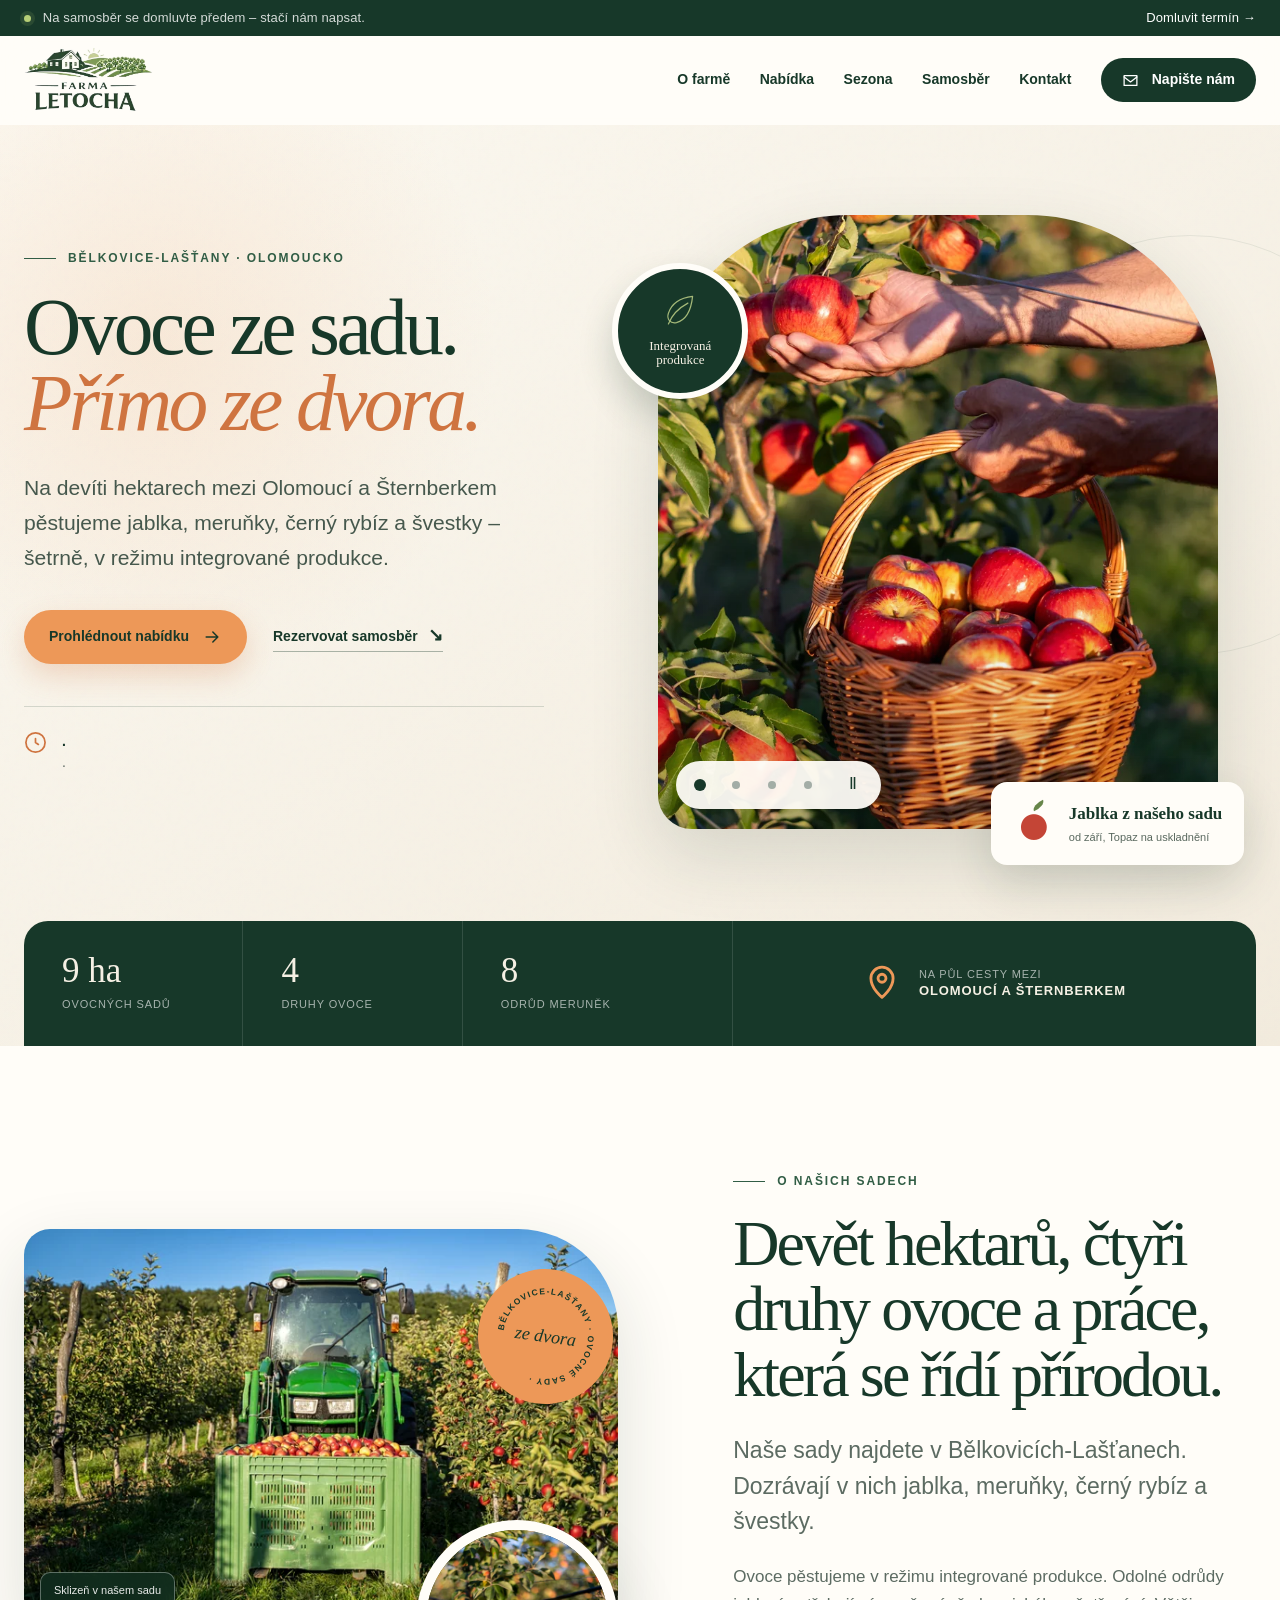
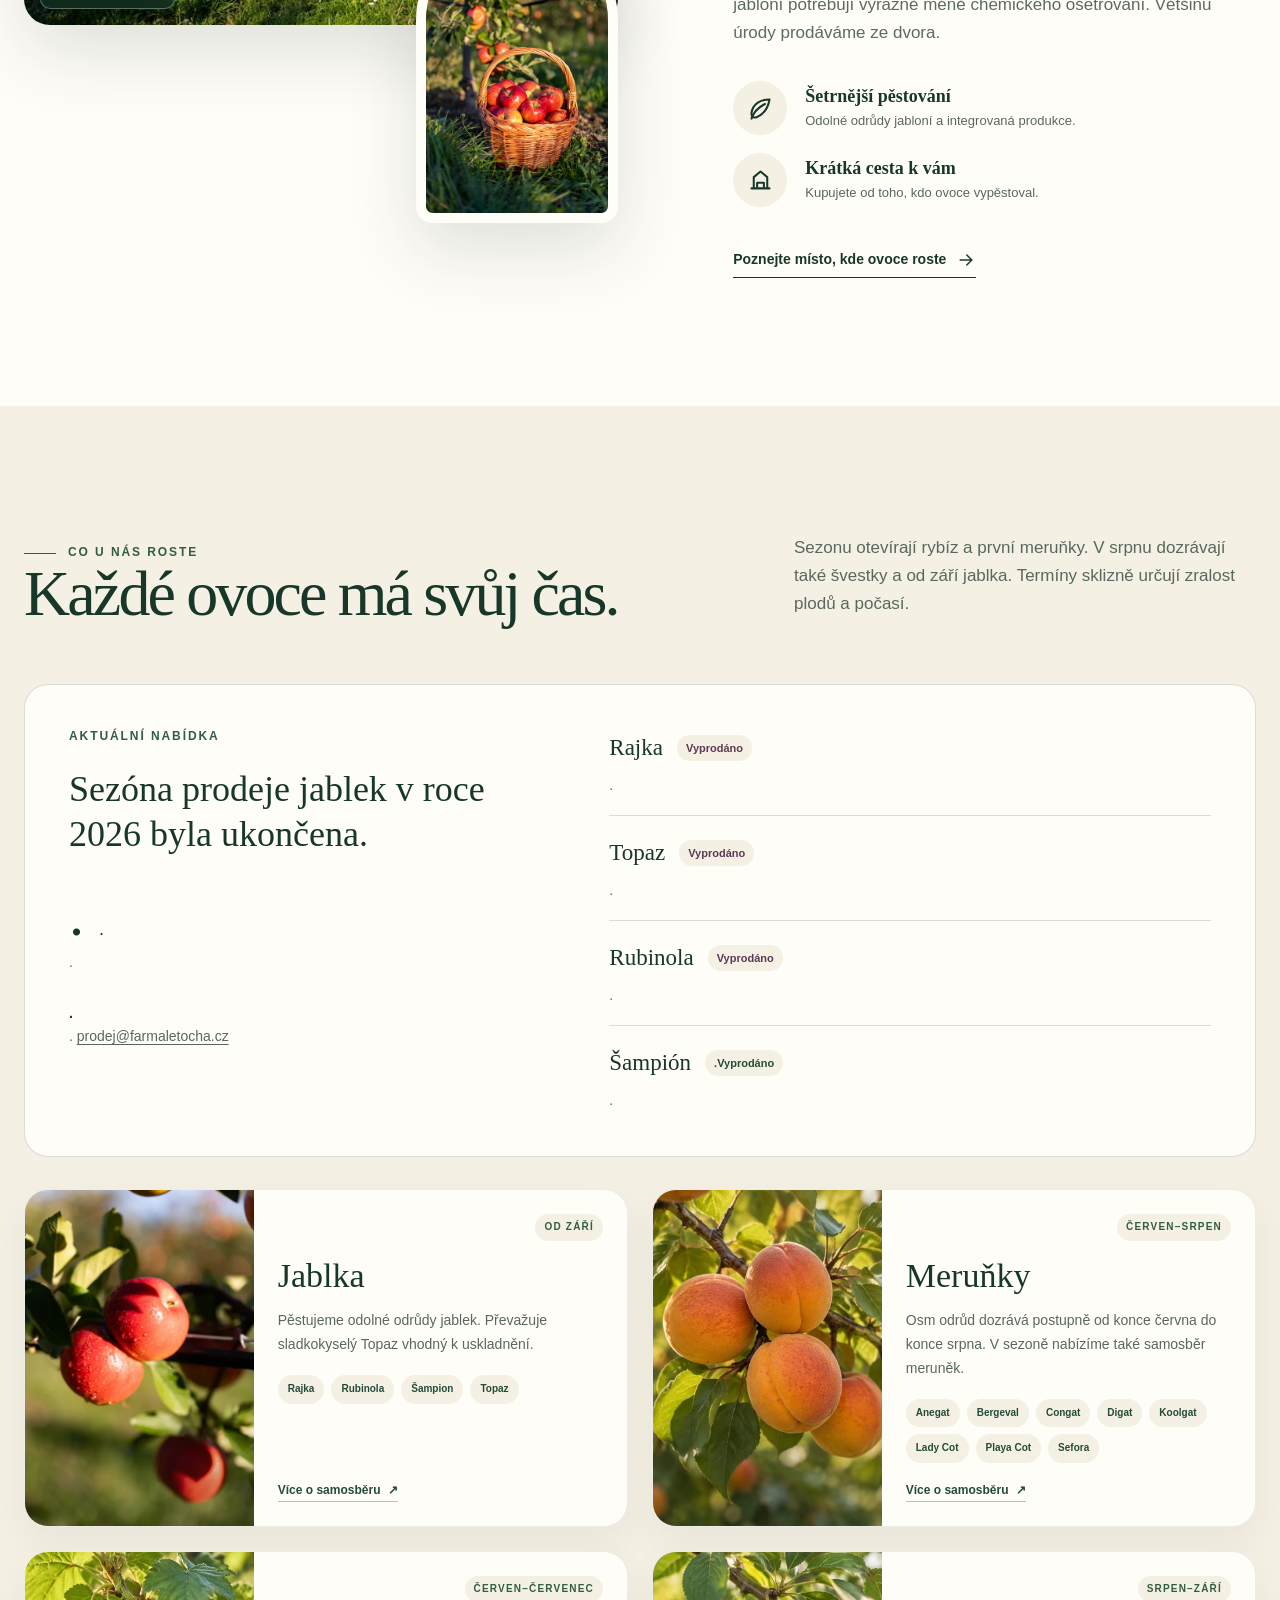
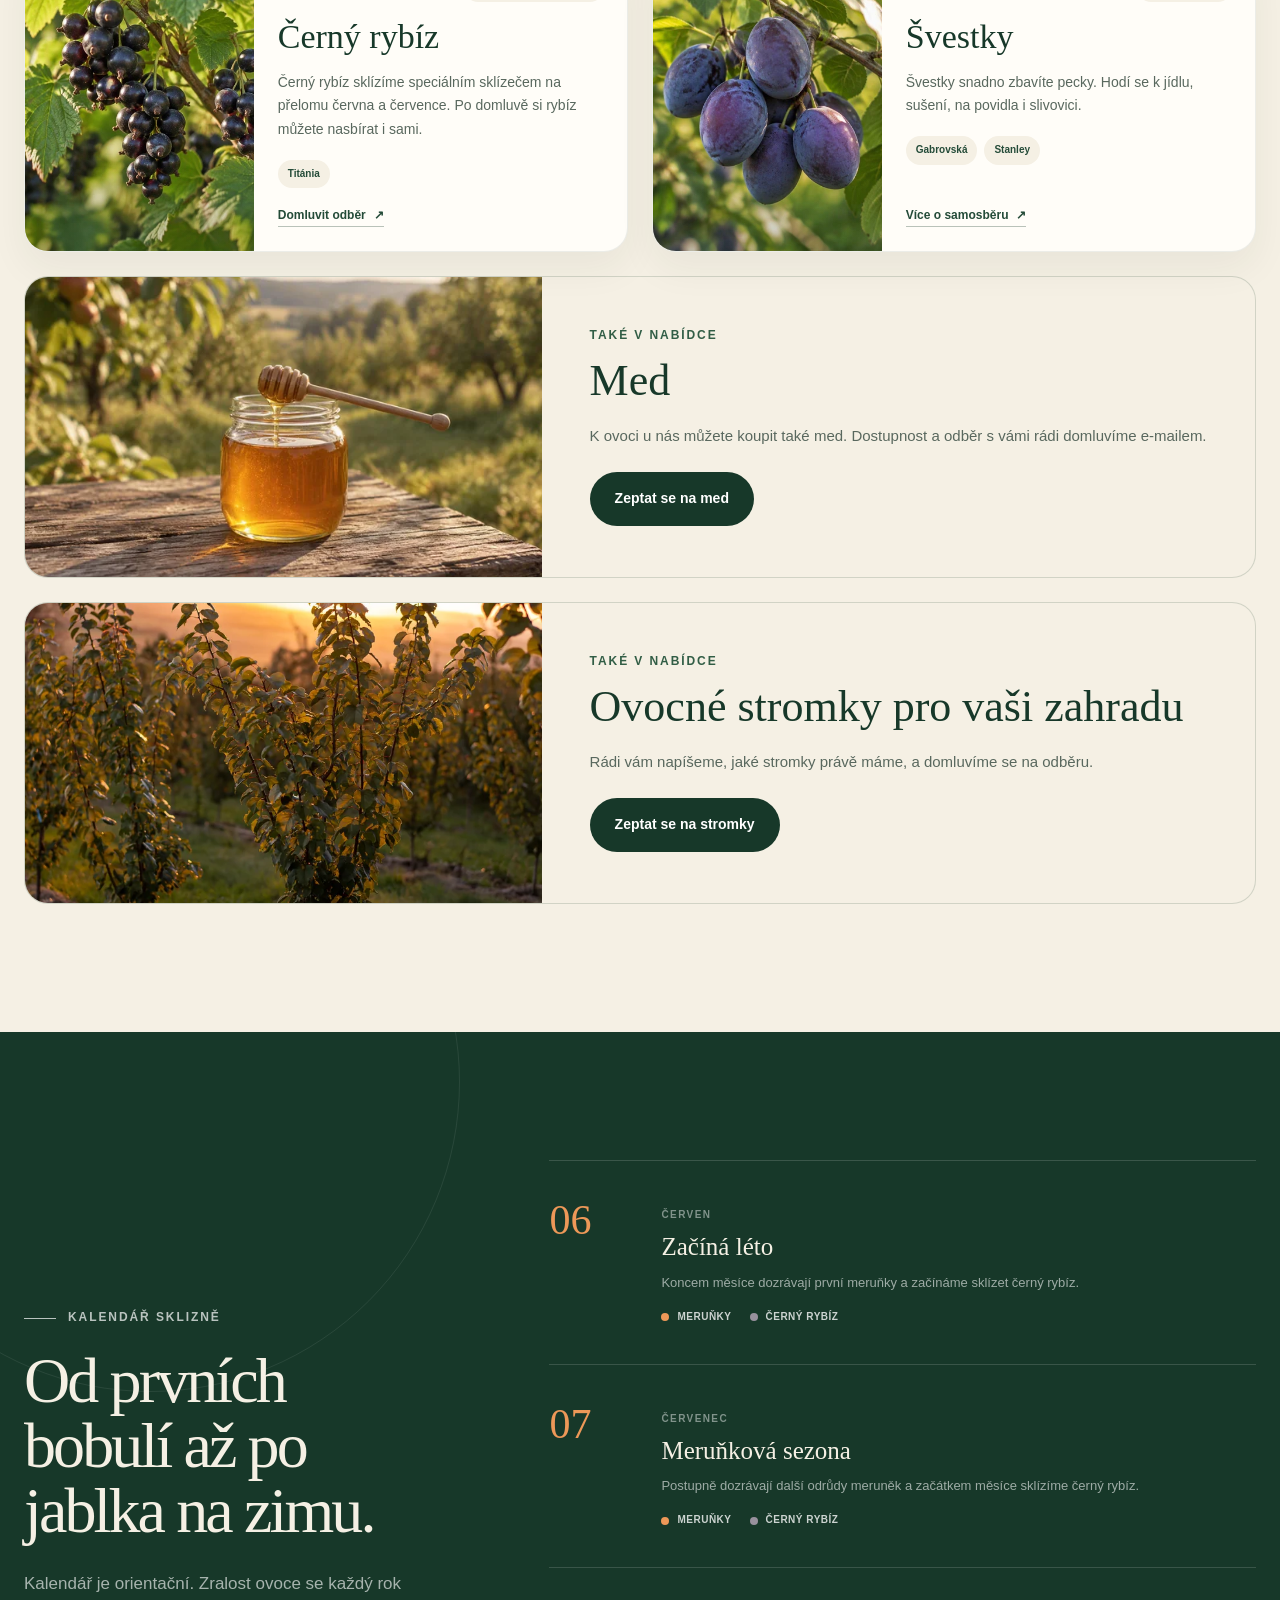
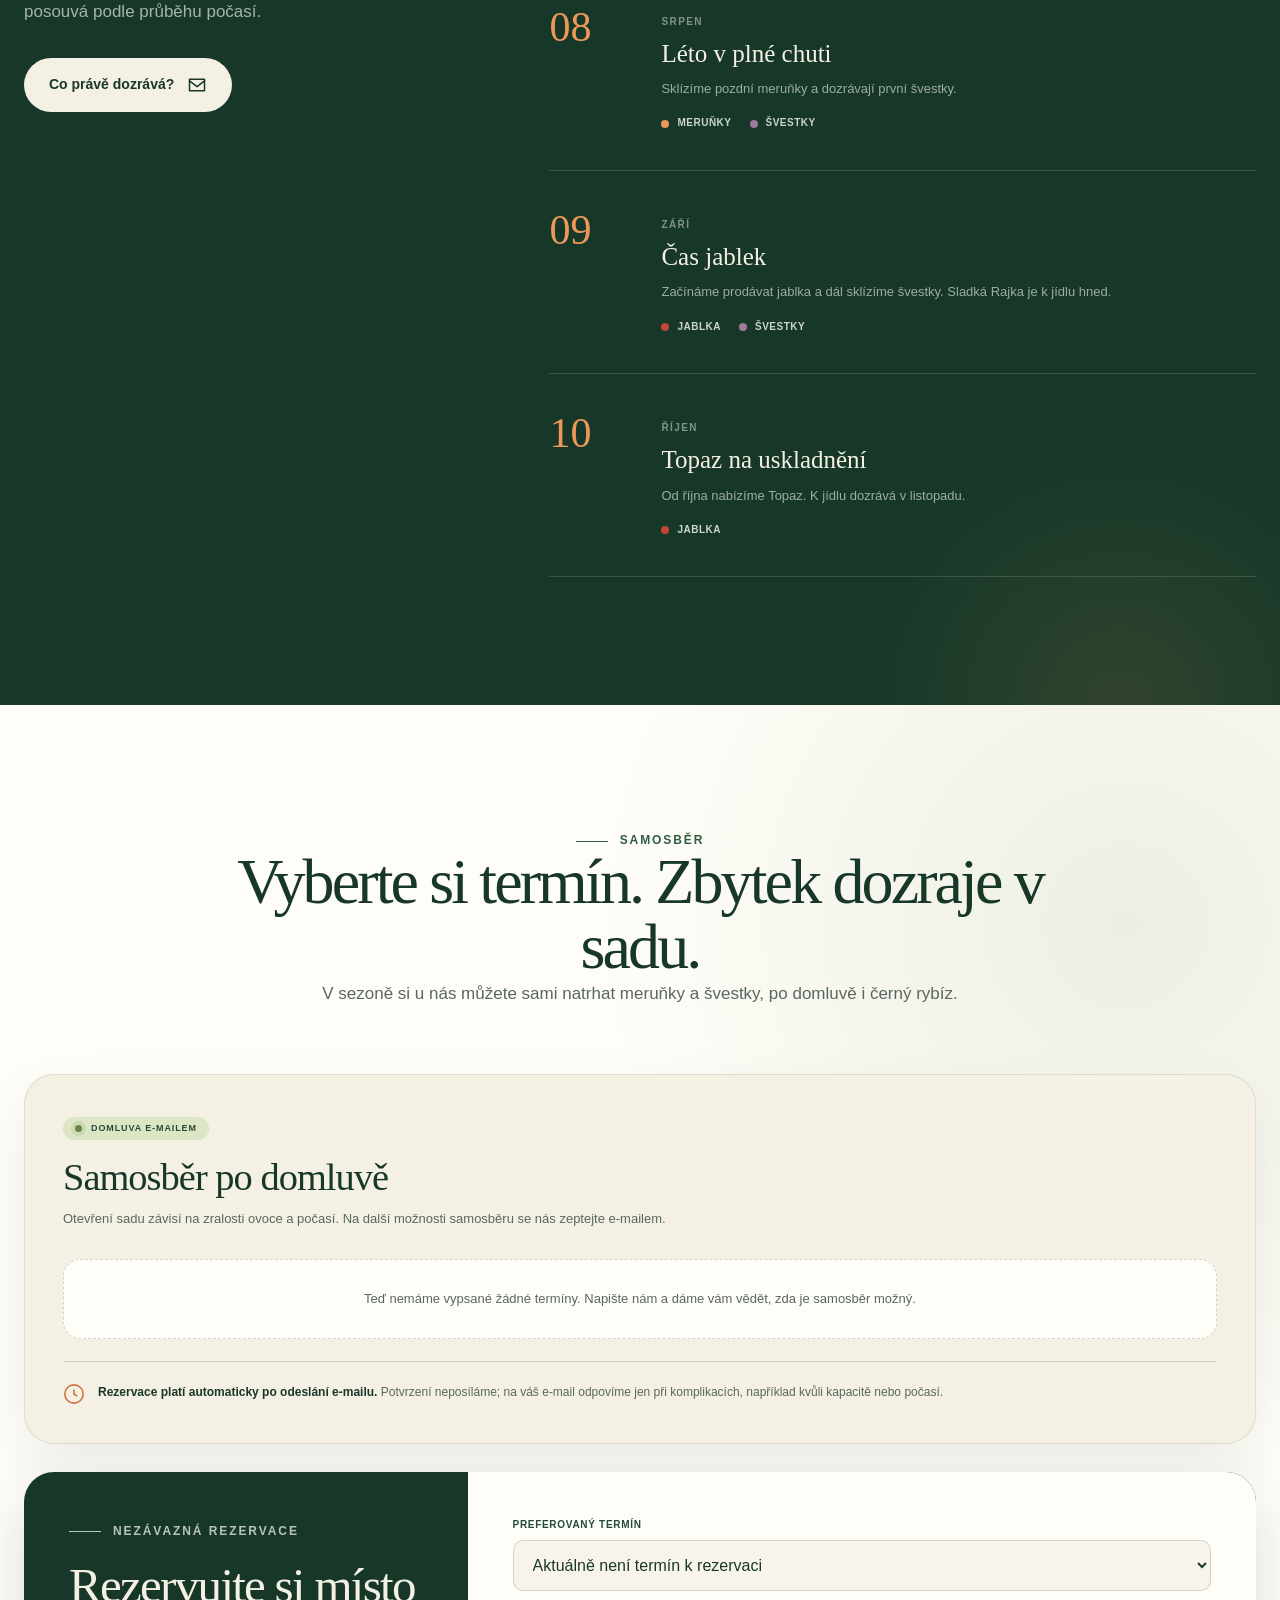
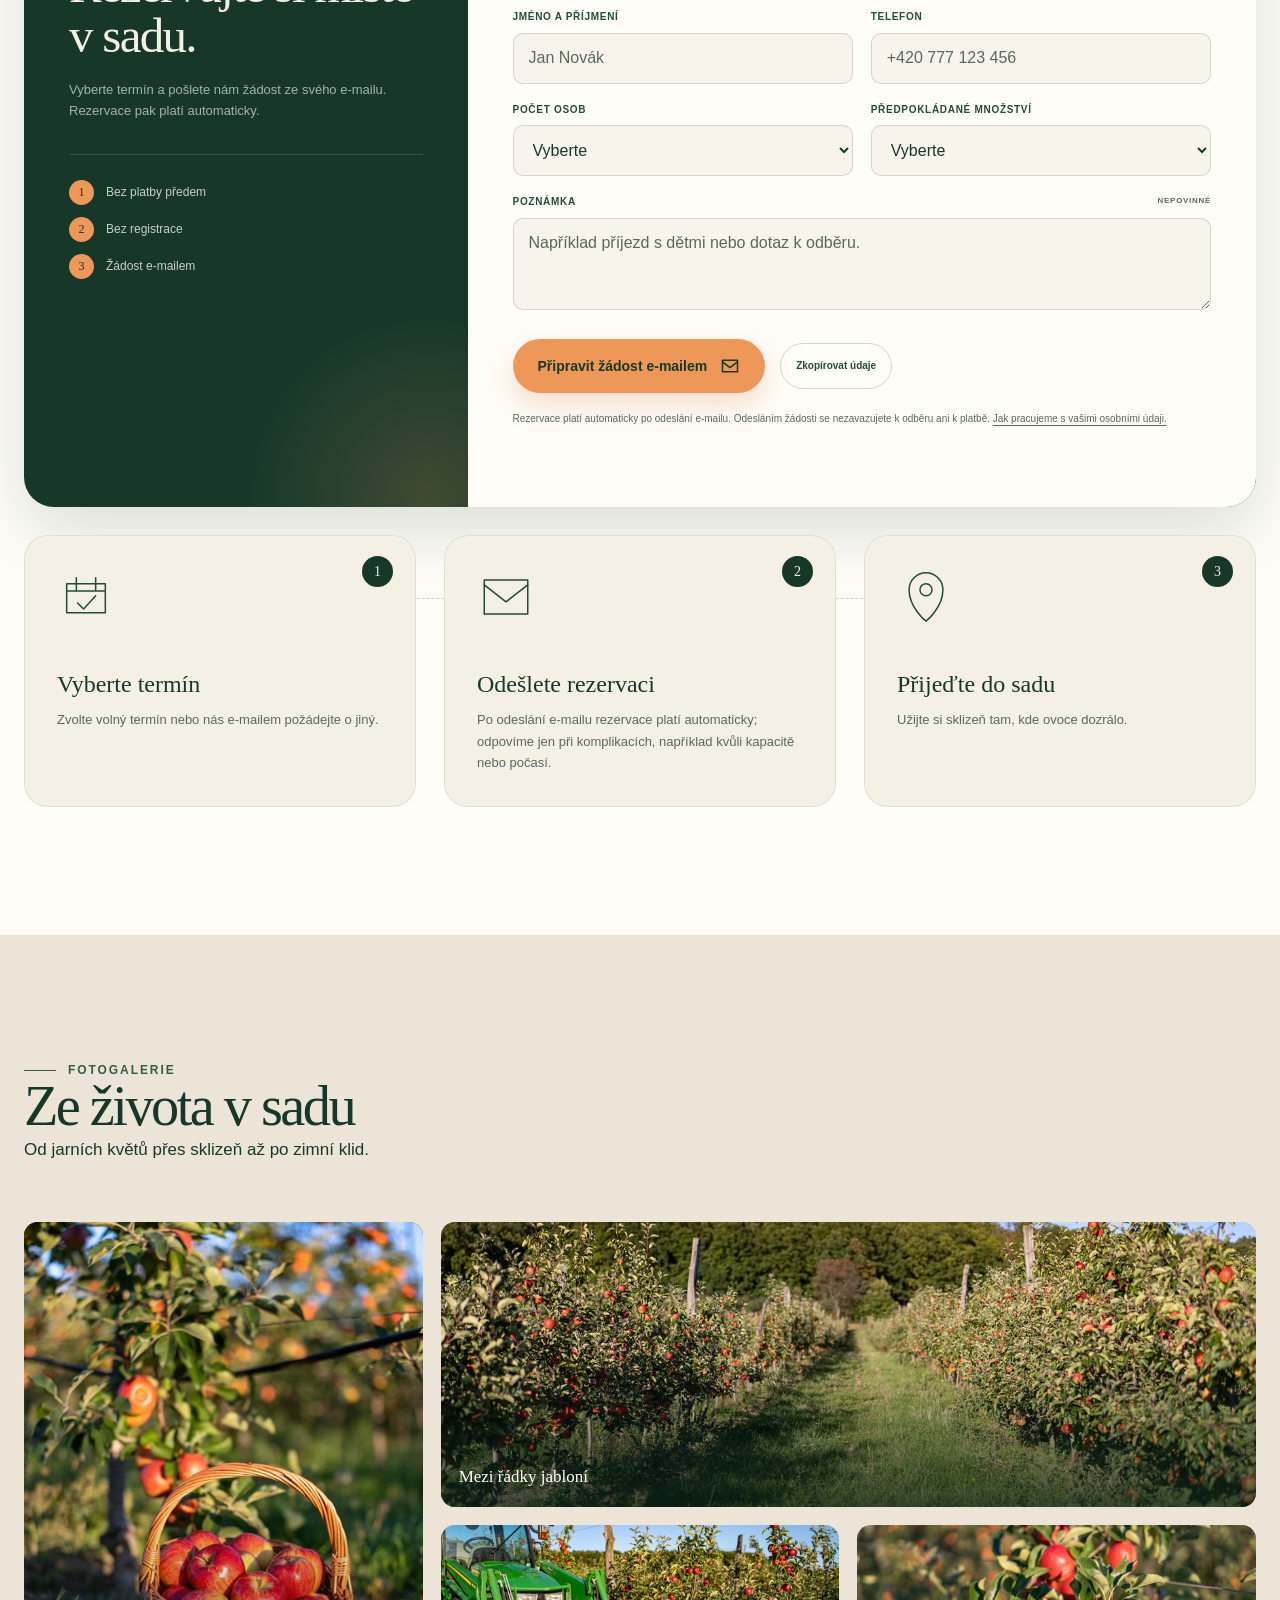
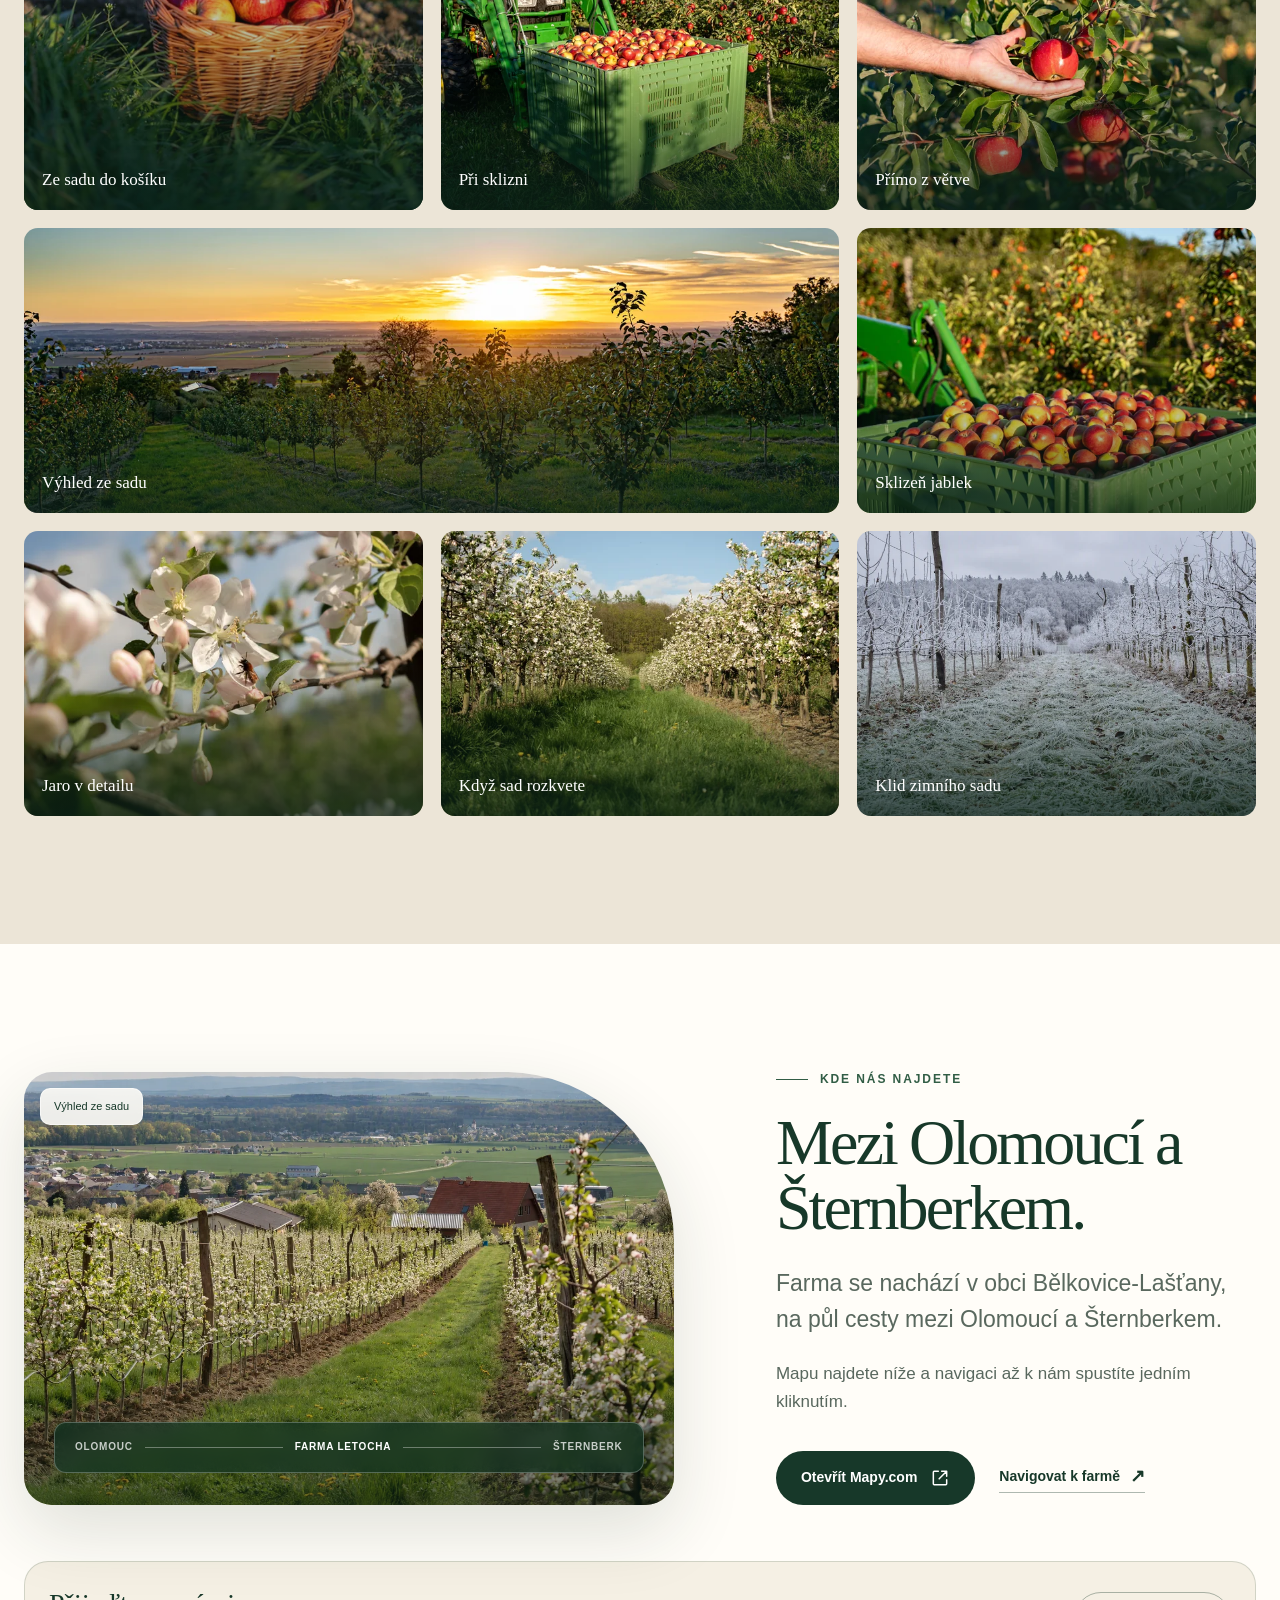
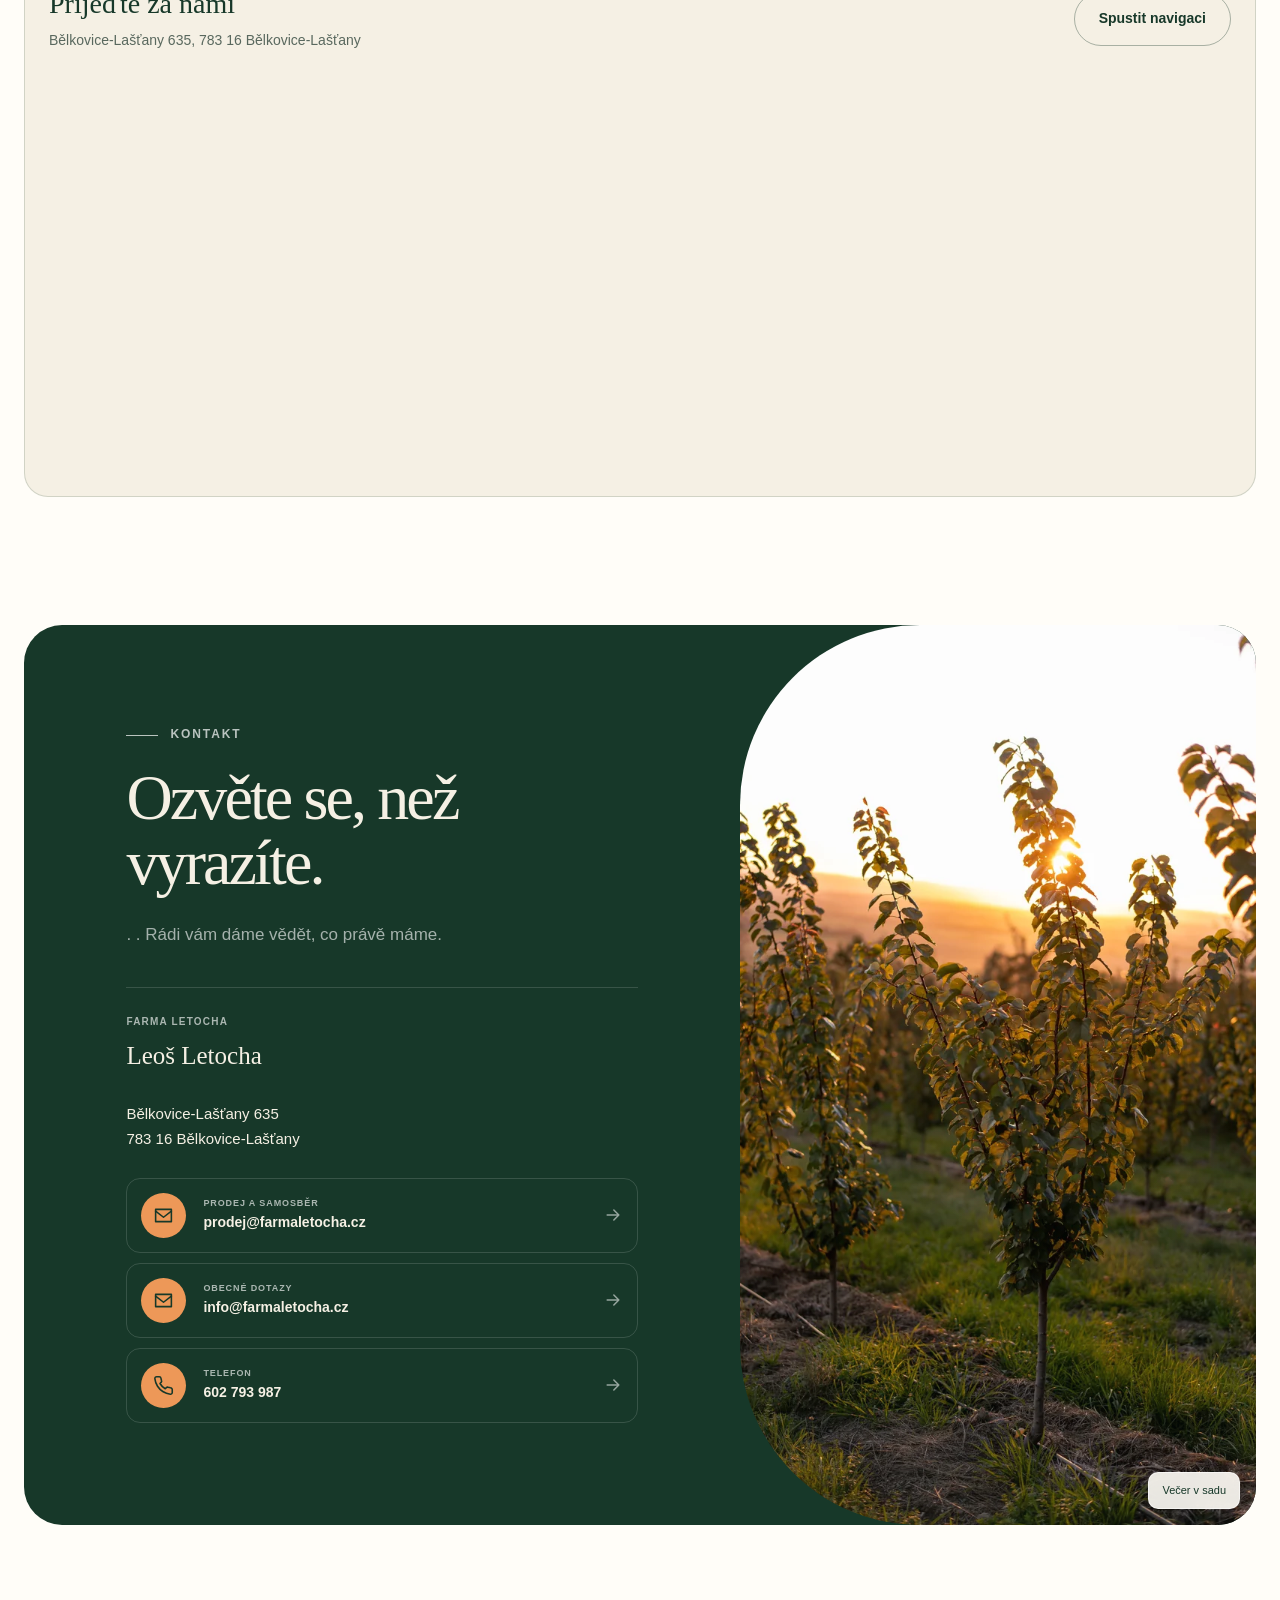
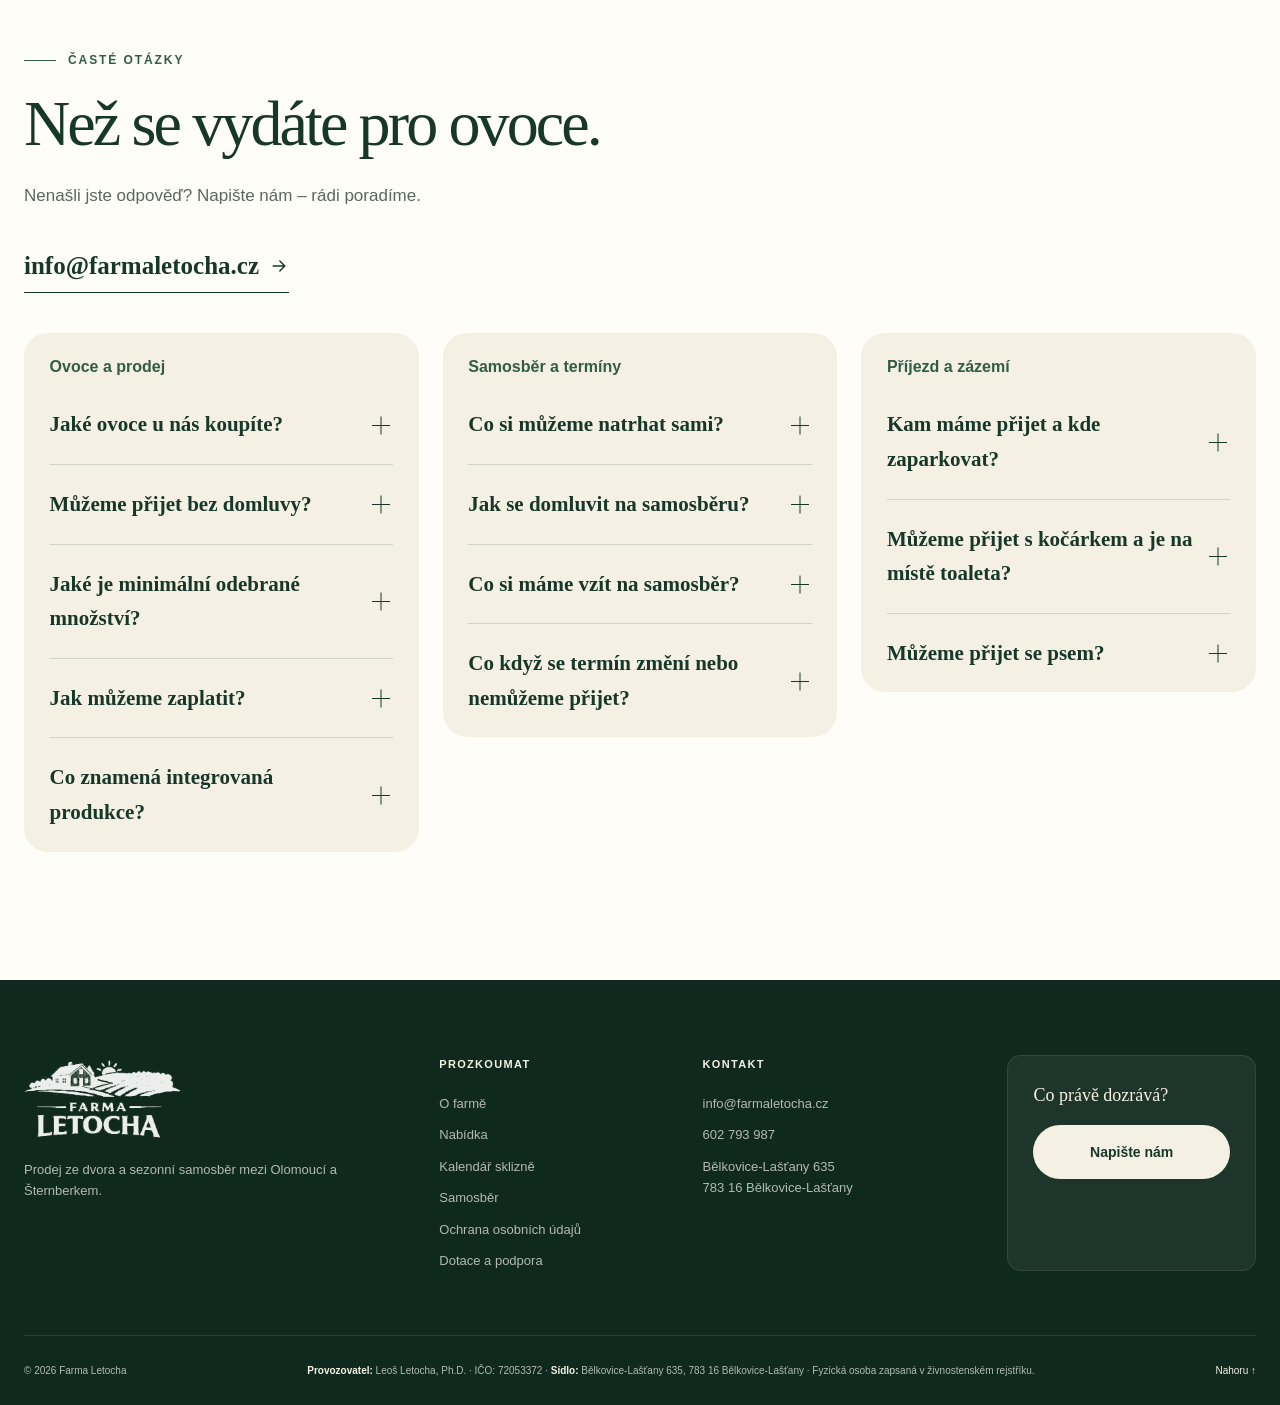
==== commit 8839df30: "Add official SZIF logo to subsidy information page" ====
--- a/index.html
+++ b/index.html
@@ -15,7 +15,7 @@
   <link rel="apple-touch-icon" href="assets/images/favicon-192.png">
   <link rel="manifest" href="site.webmanifest">
   <link rel="preload" as="image" href="assets/images/farm/DSC07933-final.webp" imagesrcset="assets/images/farm/DSC07933-final-480.webp 480w, assets/images/farm/DSC07933-final-800.webp 800w, assets/images/farm/DSC07933-final.webp 1280w" imagesizes="(max-width: 720px) calc(100vw - 30px), (max-width: 940px) 560px, (max-width: 1120px) 46vw, 560px" type="image/webp" fetchpriority="high">
-  <link rel="stylesheet" href="styles.css?v=20261101-red-apple">
+  <link rel="stylesheet" href="styles.css?v=20261101-szif-logo">
 
   <meta property="og:type" content="website">
   <meta property="og:locale" content="cs_CZ">
--- a/styles.css
+++ b/styles.css
@@ -2743,6 +2743,11 @@
   margin-top: 42px;
 }
 
+.subsidy-logo {
+  width: 360px;
+  height: auto;
+}
+
 .privacy-effective {
   color: var(--muted);
   font-size: 14px;
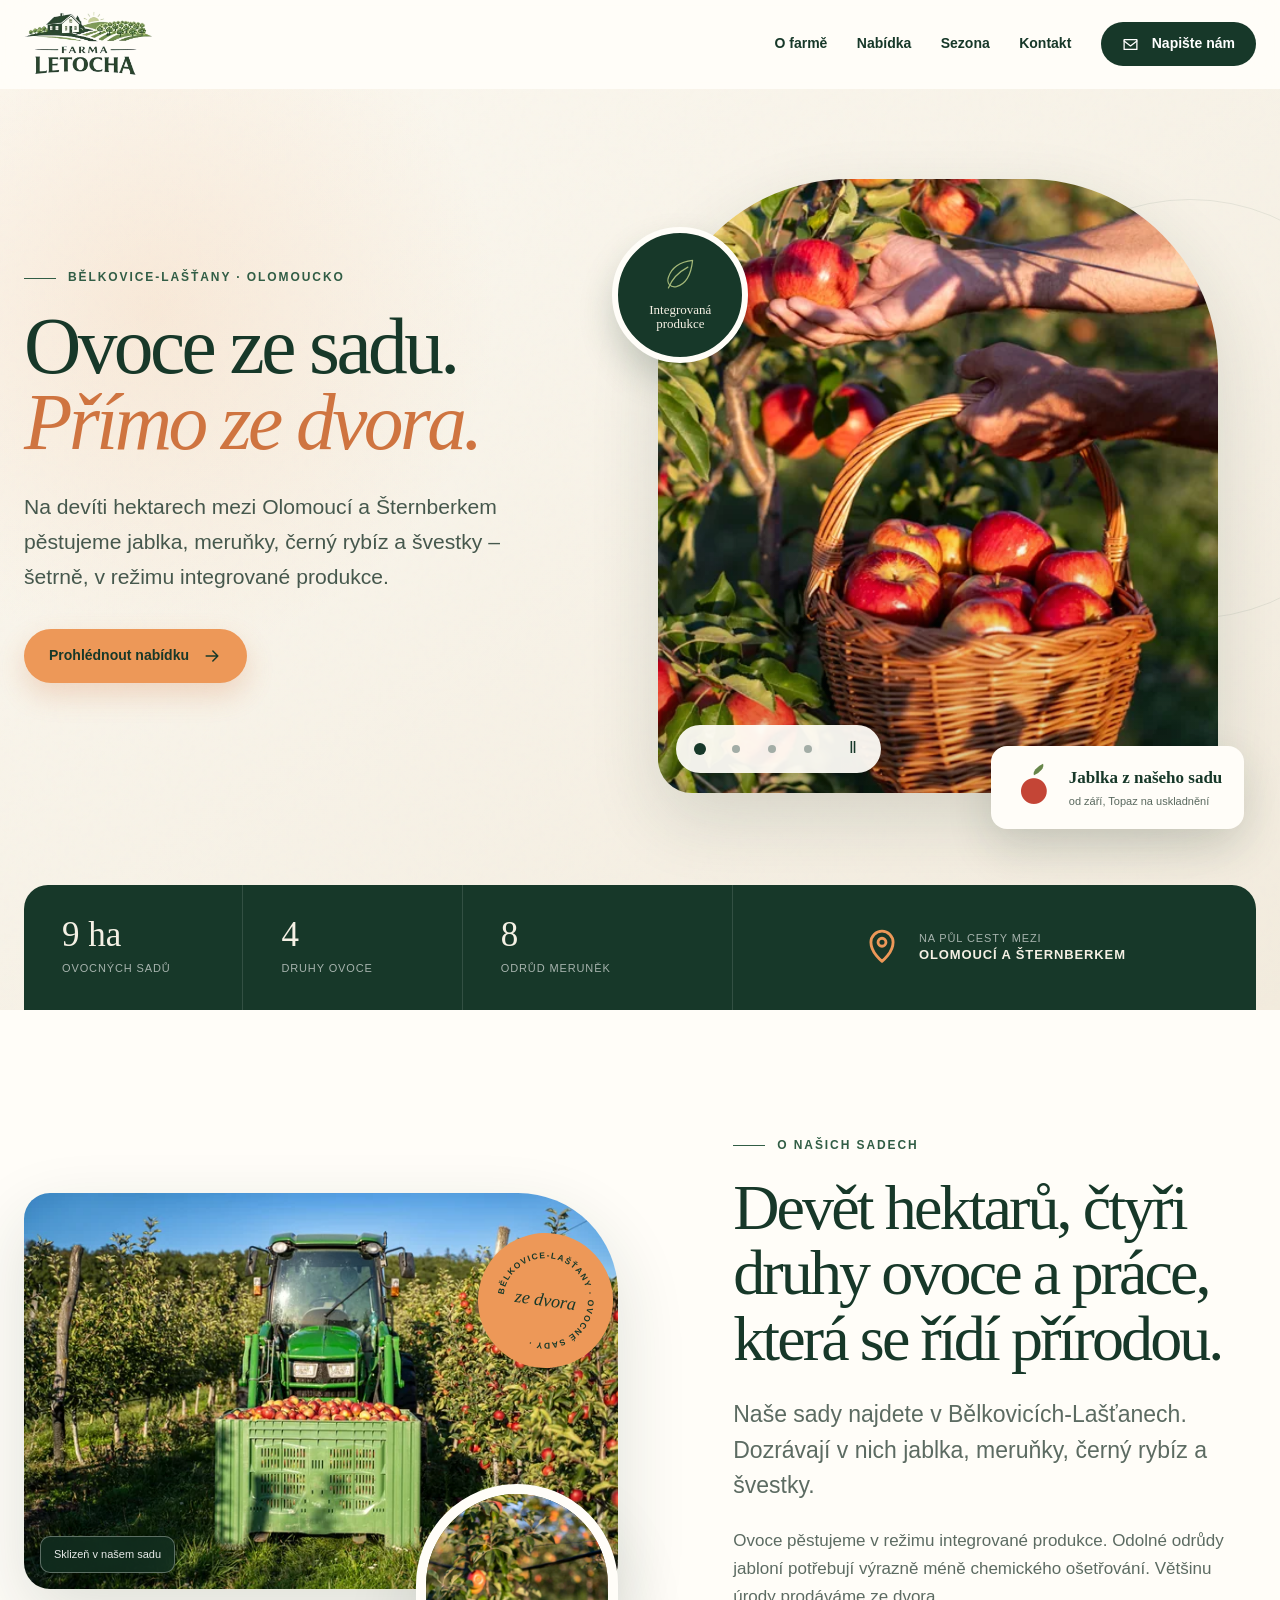
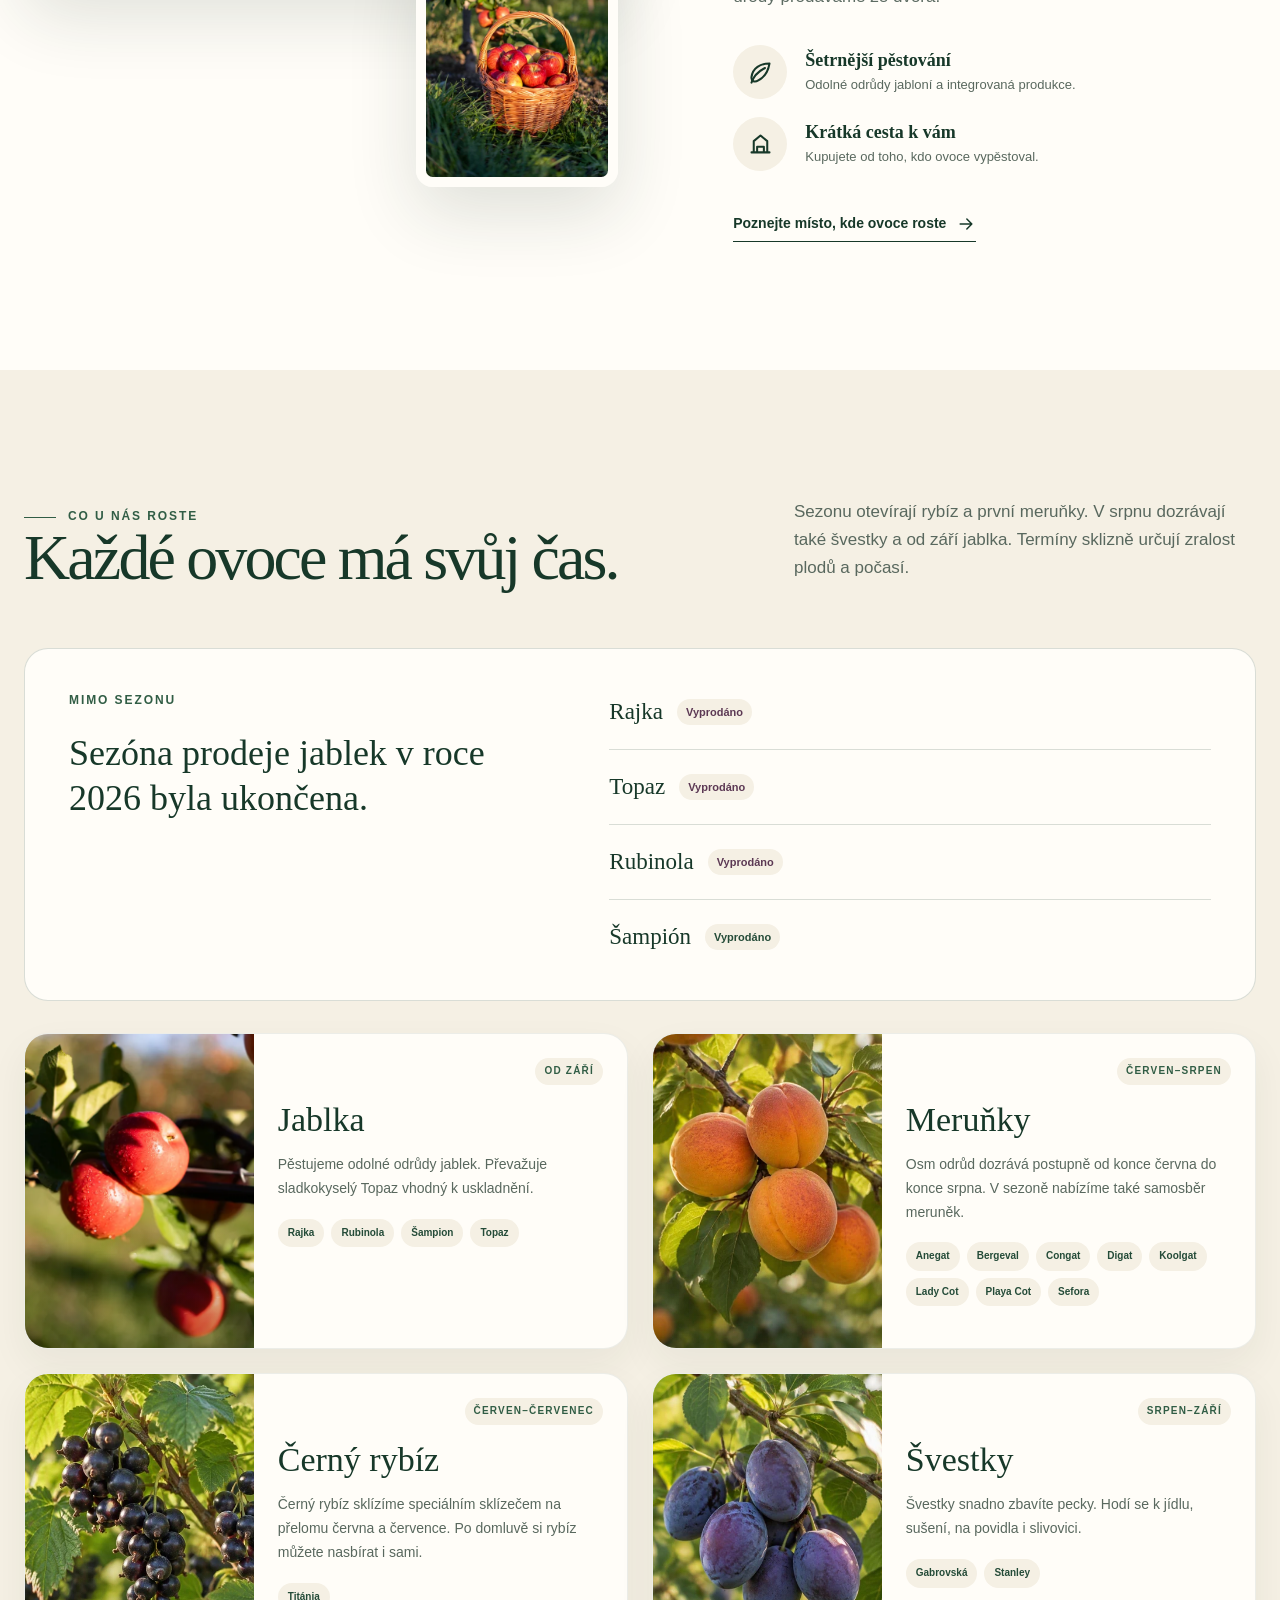
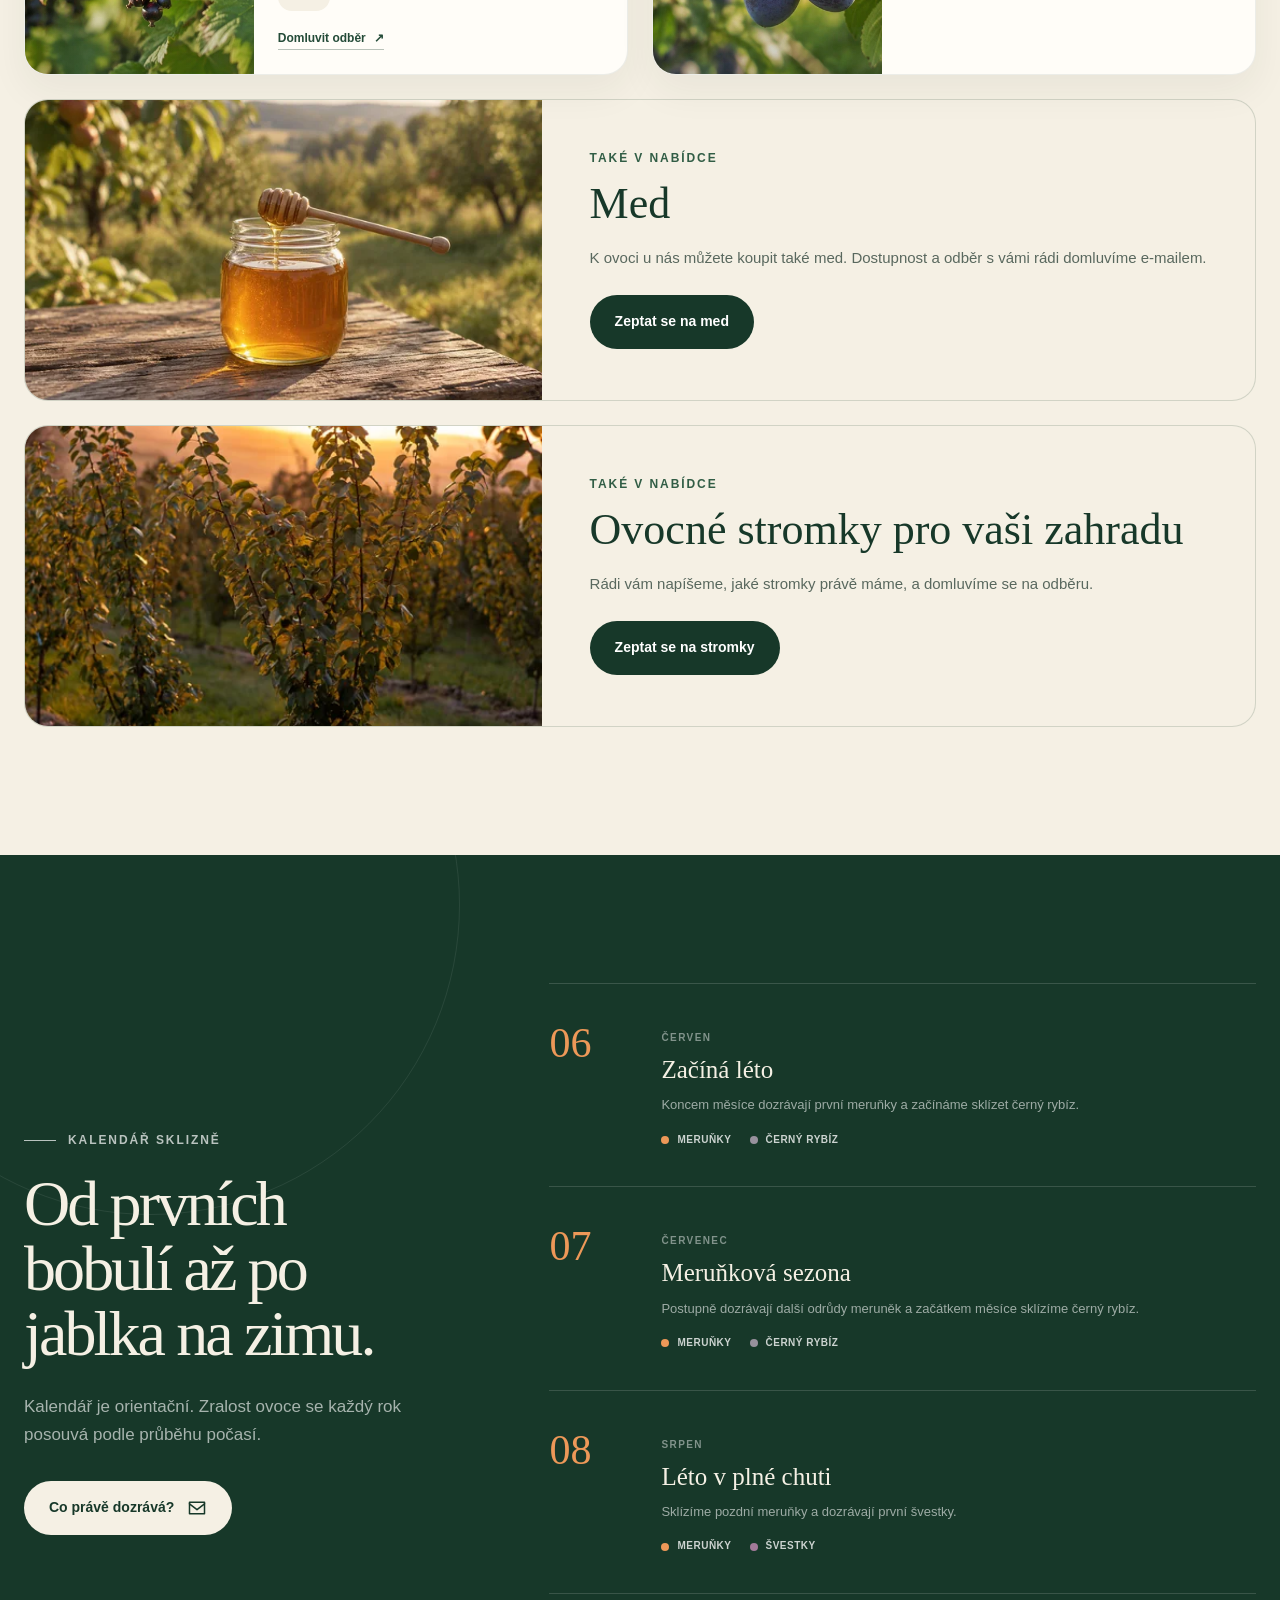
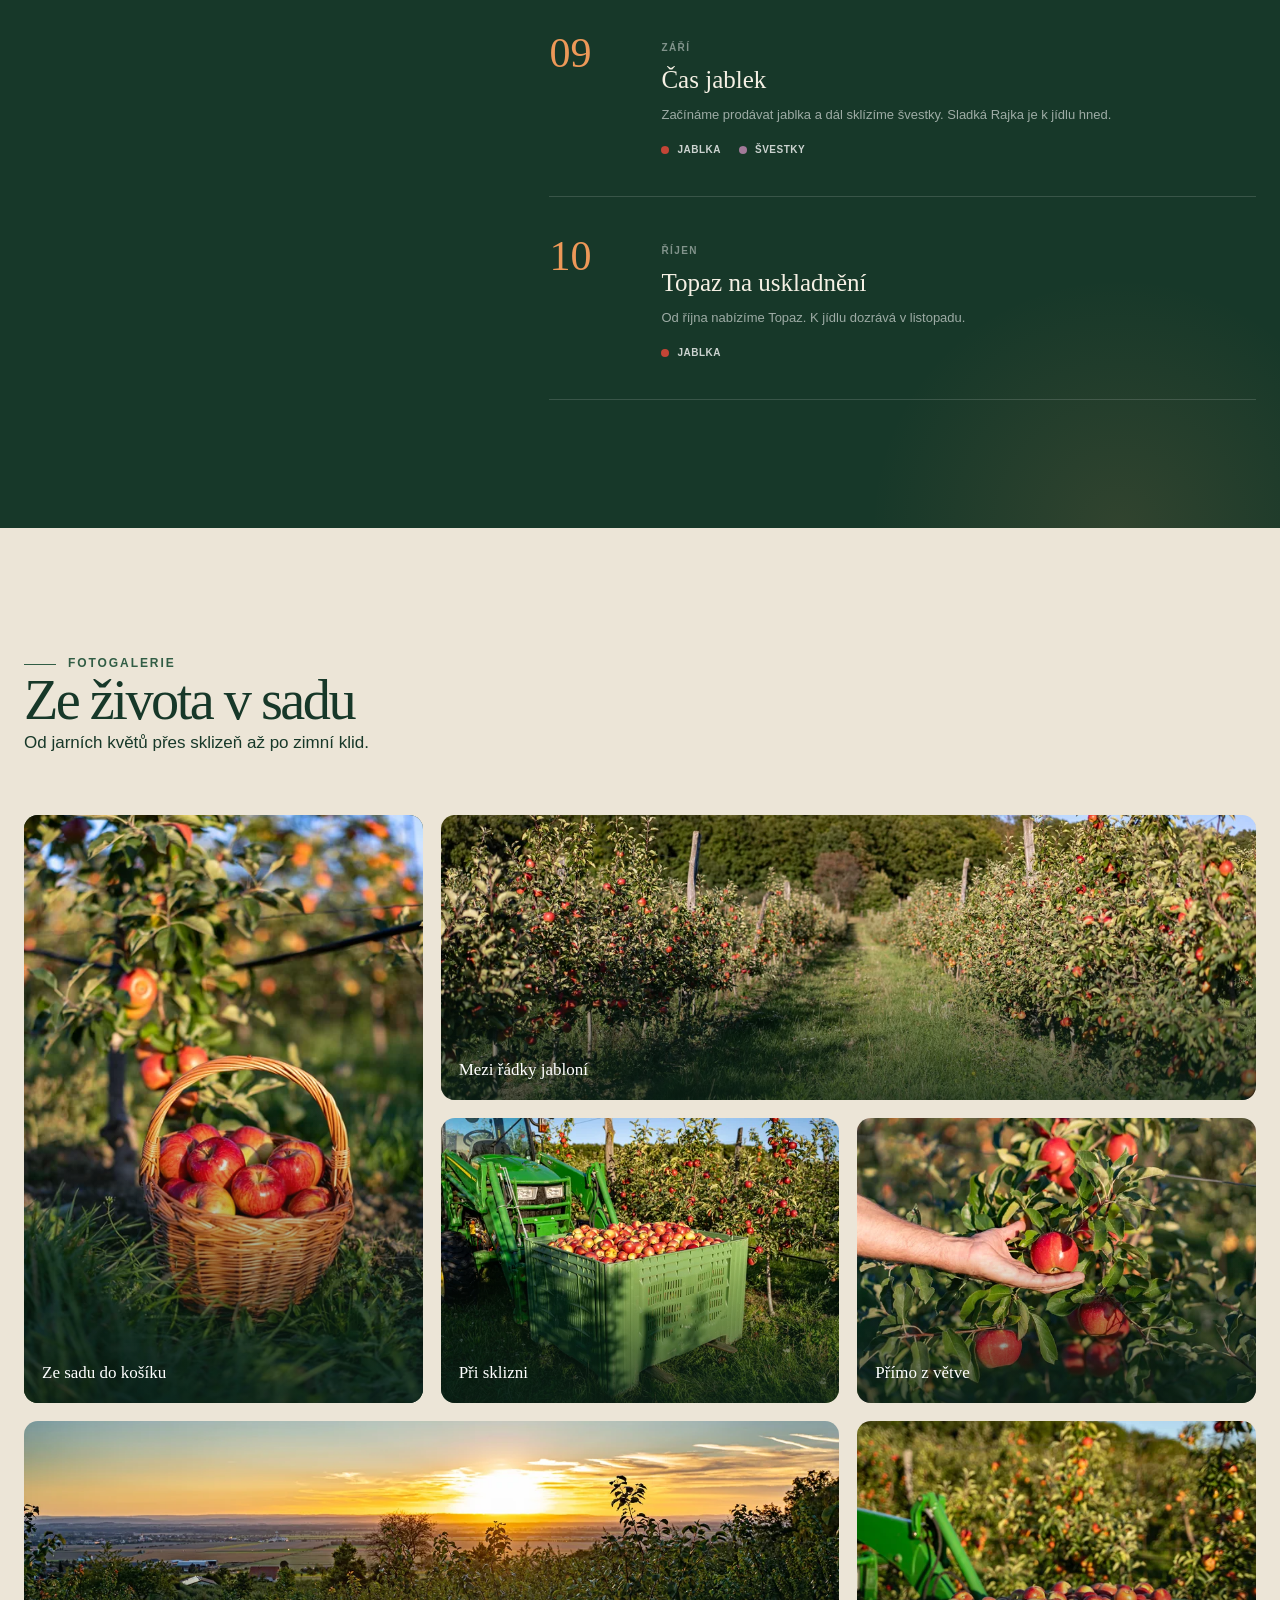
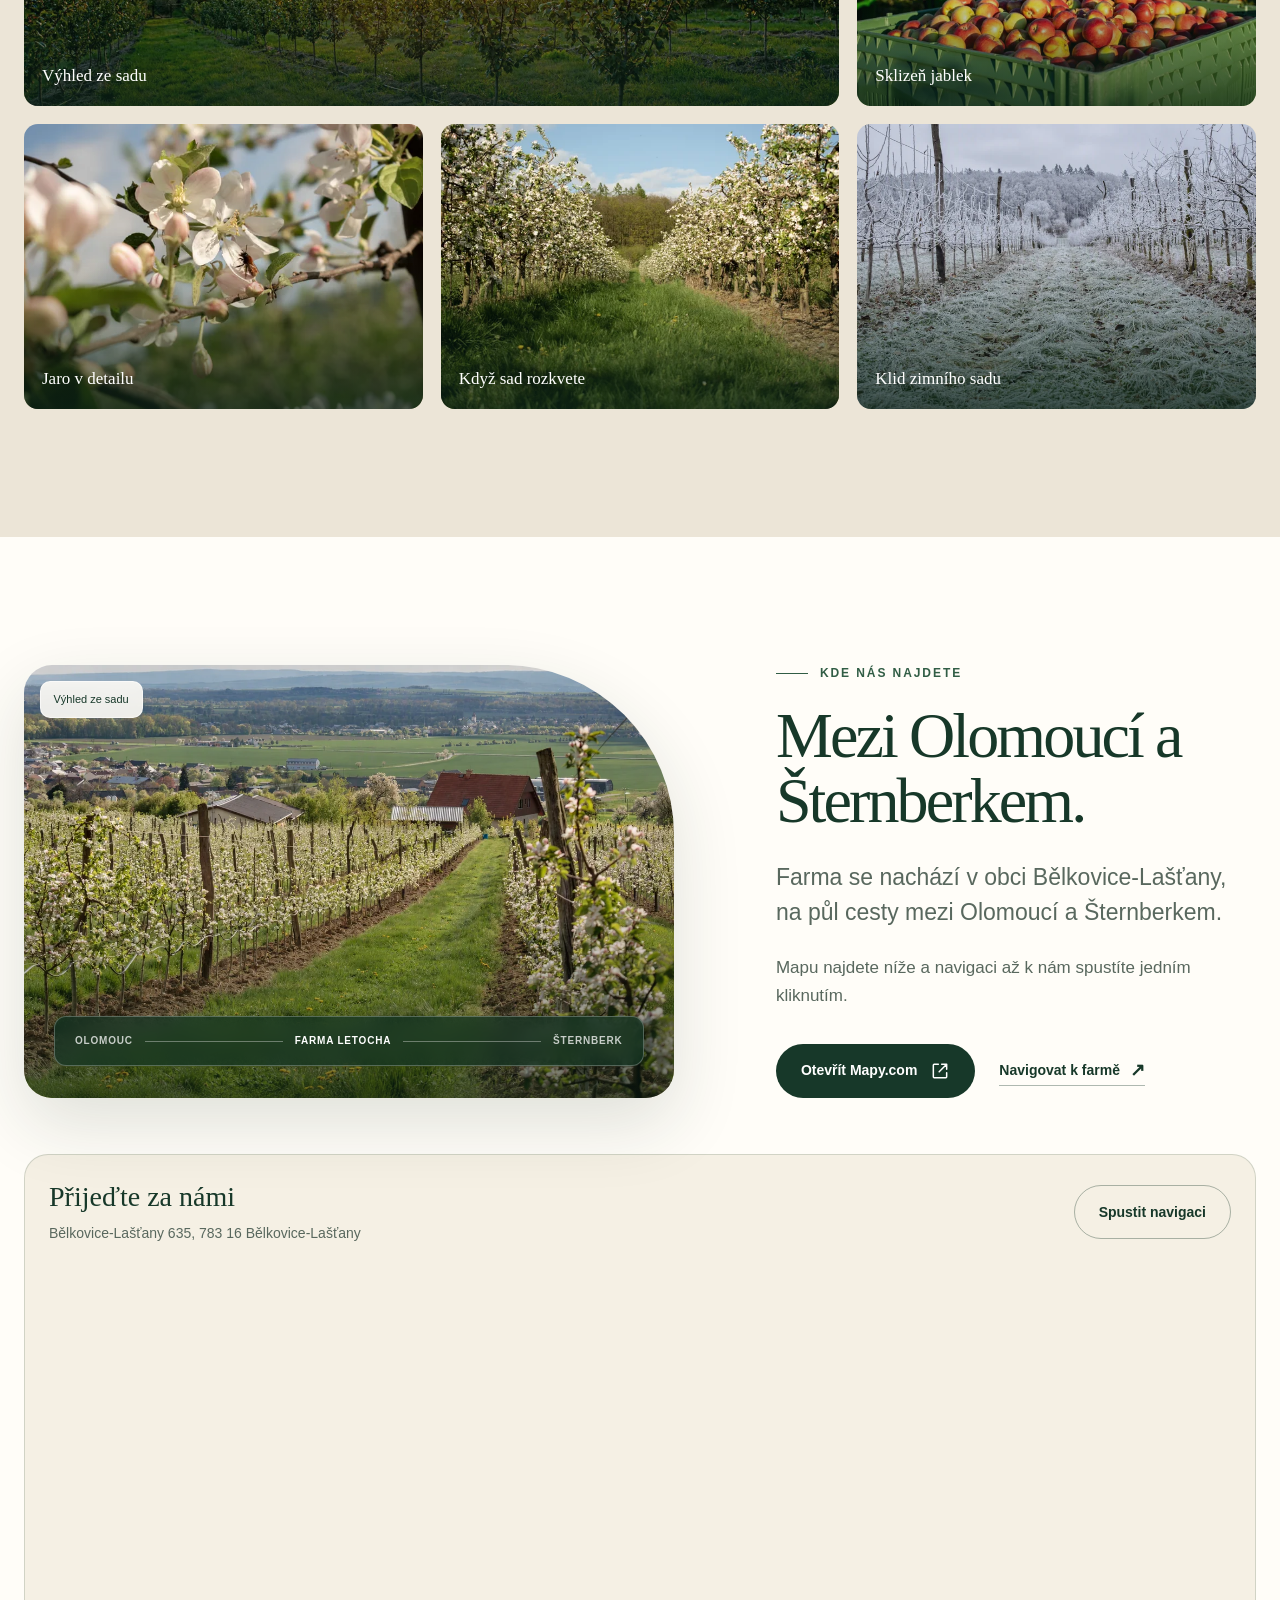
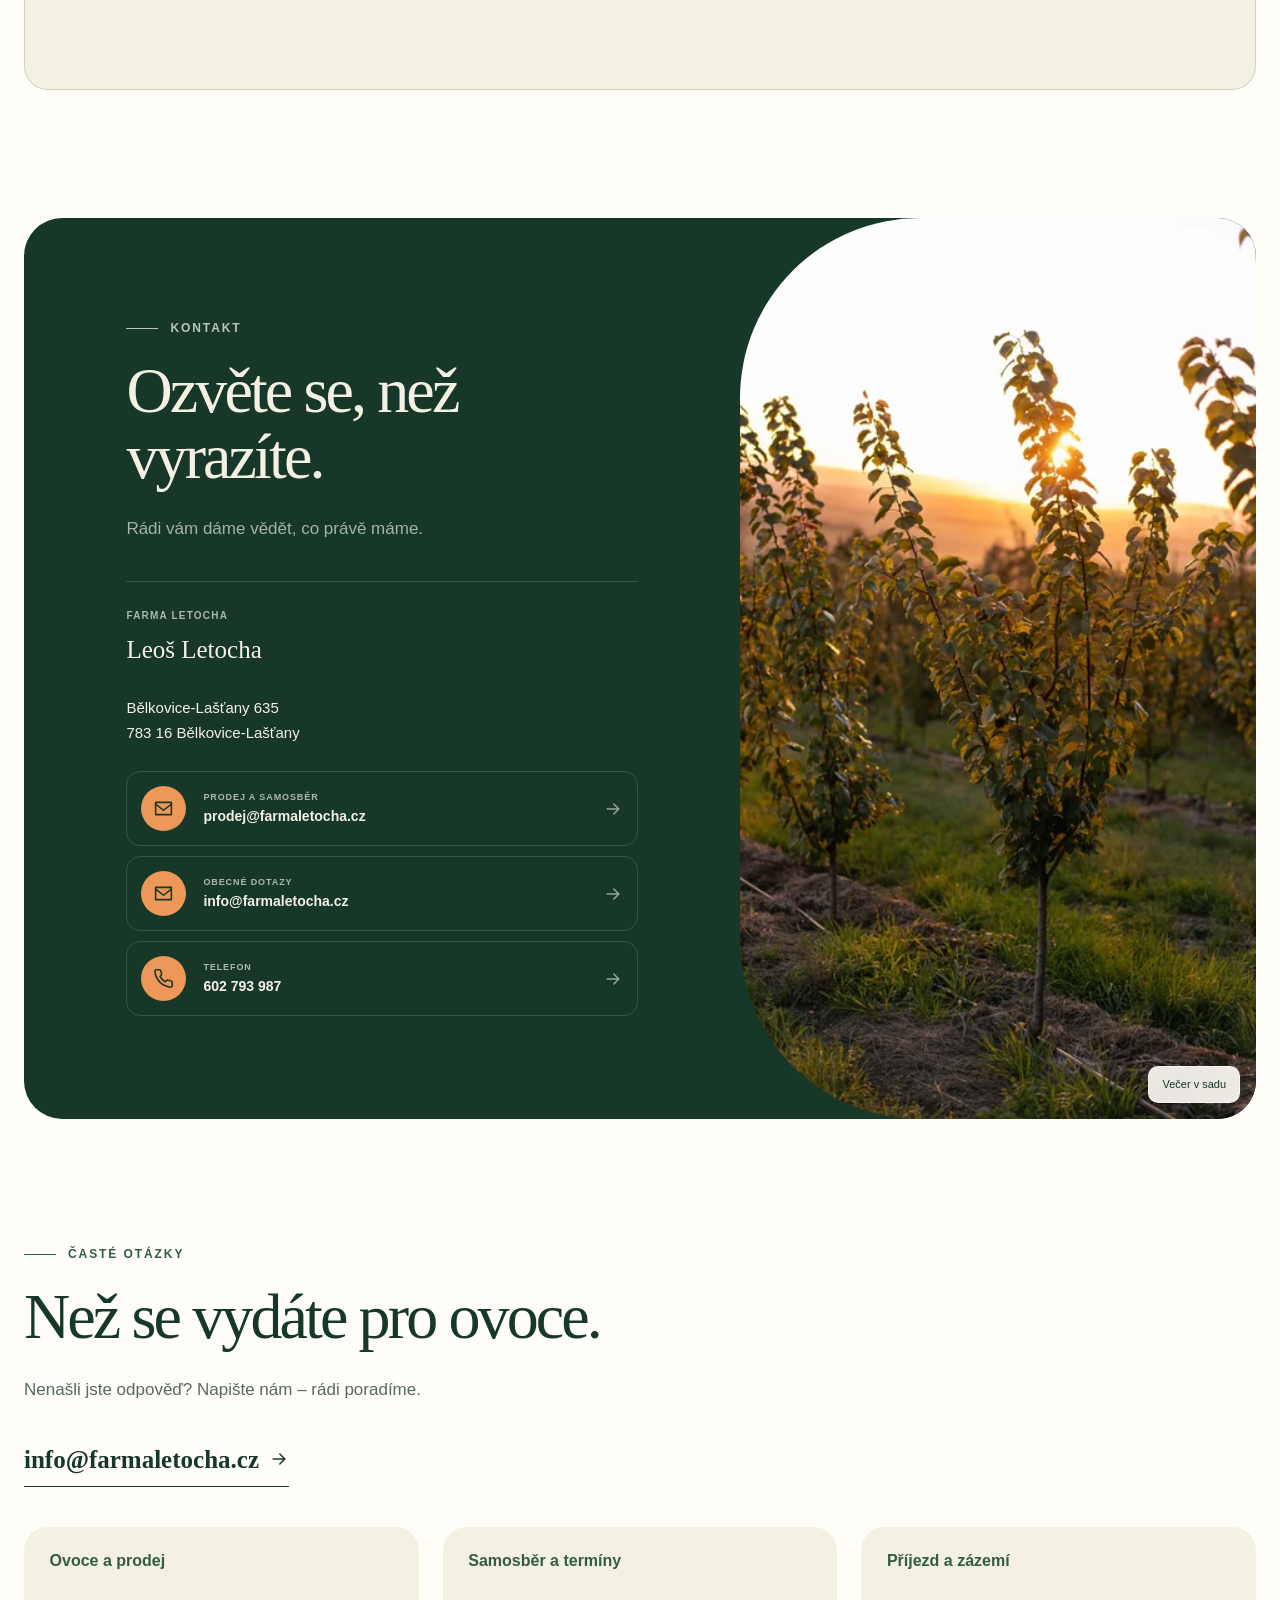
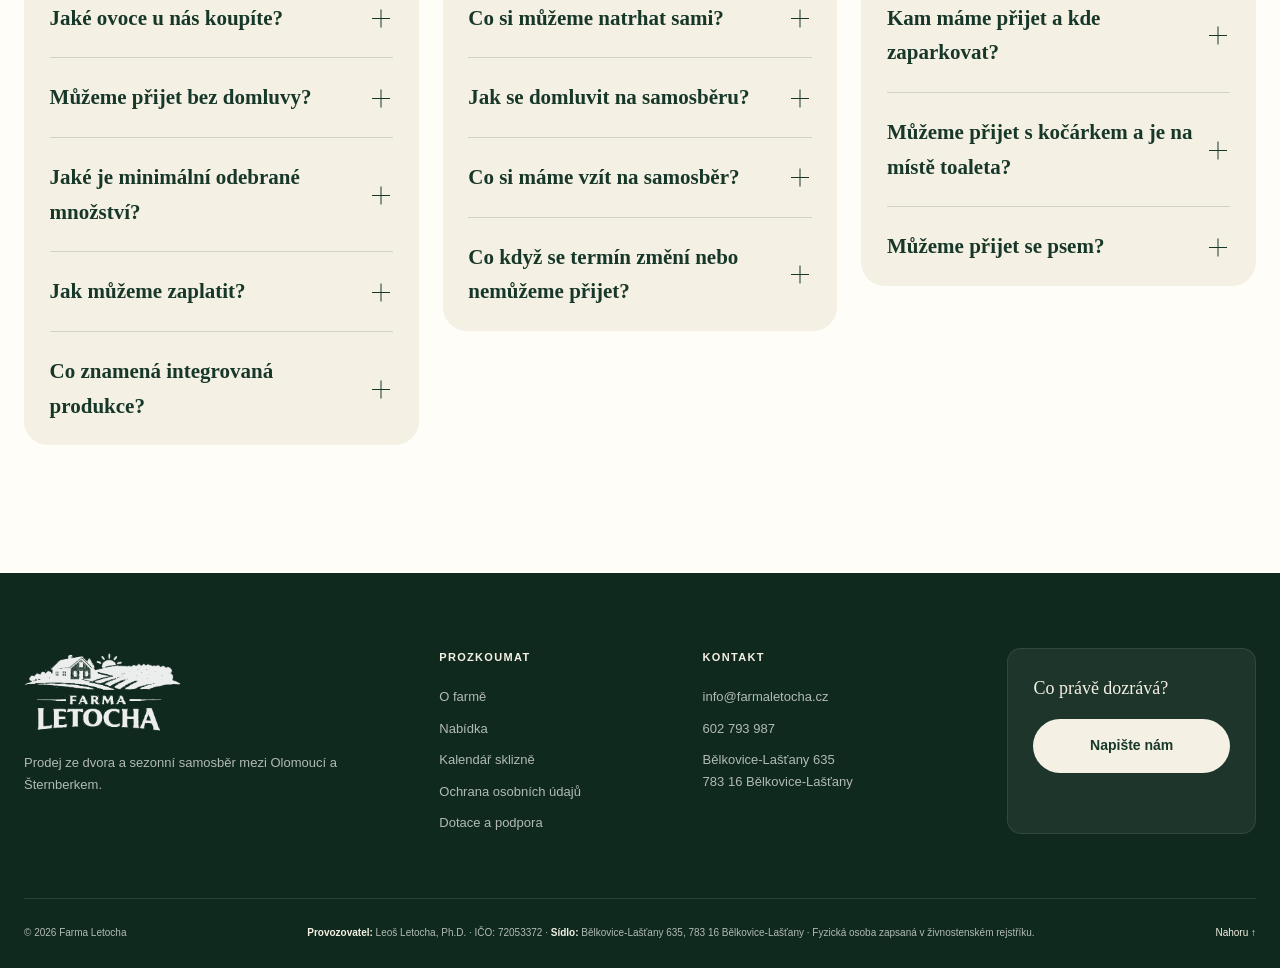
==== commit 858b5b9f: "Add reusable sales season switch and hide empty CMS content" ====
--- a/index.html
+++ b/index.html
@@ -15,7 +15,7 @@
   <link rel="apple-touch-icon" href="assets/images/favicon-192.png">
   <link rel="manifest" href="site.webmanifest">
   <link rel="preload" as="image" href="assets/images/farm/DSC07933-final.webp" imagesrcset="assets/images/farm/DSC07933-final-480.webp 480w, assets/images/farm/DSC07933-final-800.webp 800w, assets/images/farm/DSC07933-final.webp 1280w" imagesizes="(max-width: 720px) calc(100vw - 30px), (max-width: 940px) 560px, (max-width: 1120px) 46vw, 560px" type="image/webp" fetchpriority="high">
-  <link rel="stylesheet" href="styles.css?v=20261101-szif-logo">
+  <link rel="stylesheet" href="styles.css?v=20261102-empty-content">
 
   <meta property="og:type" content="website">
   <meta property="og:locale" content="cs_CZ">
@@ -122,7 +122,7 @@
 <body>
   <a class="skip-link" href="#obsah">Přeskočit na hlavní obsah</a>
 
-  <div class="notice-bar">
+  <div class="notice-bar" hidden>
     <div class="container notice-bar__inner">
       <p><span class="status-dot" aria-hidden="true"></span> <span data-harvest-announcement>Načítám aktuální nabídku samosběru…</span></p>
       <a href="#samosber" data-harvest-announcement-link data-sales-email>Zobrazit nabídku <strong>→</strong></a>
@@ -146,7 +146,7 @@
         <a href="#farma">O farmě</a>
         <a href="#ovoce">Nabídka</a>
         <a href="#sezona">Sezona</a>
-        <a href="#samosber">Samosběr</a>
+        <a href="#samosber" hidden>Samosběr</a>
         <a href="#kontakt">Kontakt</a>
         <a class="button button--small button--dark nav-phone" href="mailto:?to=%22Farma%20Letocha%22%20%3Cinfo%40farmaletocha.cz%3E&amp;subject=Dotaz%20na%20Farmu%20Letocha">
           <svg aria-hidden="true" viewBox="0 0 24 24"><path d="M3 5h18v14H3z"/><path d="m3 7 9 7 9-7"/></svg>
@@ -161,15 +161,15 @@
       <div class="hero__grain" aria-hidden="true"></div>
       <div class="container hero__grid">
         <div class="hero__copy">
-          <p class="eyebrow"><span></span> <span data-copy="intro.location">Bělkovice-Lašťany · Olomoucko</span></p>
-          <h1><span data-copy="intro.title">Ovoce ze sadu.</span><br><em data-copy="intro.subtitle">Přímo ze dvora.</em></h1>
+          <p class="eyebrow" data-copy-group><span></span> <span data-copy="intro.location">Bělkovice-Lašťany · Olomoucko</span></p>
+          <h1 data-copy-group><span data-copy="intro.title">Ovoce ze sadu.</span><br><em data-copy="intro.subtitle">Přímo ze dvora.</em></h1>
           <p class="hero__lead" data-copy="intro.description">Na devíti hektarech mezi Olomoucí a Šternberkem pěstujeme jablka, meruňky, černý rybíz a švestky – šetrně, v režimu integrované produkce.</p>
           <div class="hero__actions">
             <a class="button button--primary" href="#ovoce">
               Prohlédnout nabídku
               <svg aria-hidden="true" viewBox="0 0 24 24"><path d="m5 12 14 0M13 6l6 6-6 6"/></svg>
             </a>
-            <a class="text-link" href="#samosber" data-harvest-action>
+            <a class="text-link" href="#samosber" data-harvest-action hidden>
               <span data-harvest-action-label>Rezervovat samosběr</span>
               <span aria-hidden="true">↘</span>
             </a>
@@ -241,7 +241,7 @@
       </div>
     </section>
 
-    <section class="story section" id="farma">
+    <section class="story section" id="farma" data-copy-group>
       <div class="container story__grid">
         <div class="story__media reveal">
           <figure class="story__image story__image--main">
@@ -315,7 +315,7 @@
               <ul class="tag-list" aria-label="Pěstované odrůdy jablek" data-fruit-varieties data-apple-varieties>
                 <li>Rajka</li><li>Rubinola</li><li>Šampion</li><li>Topaz</li>
               </ul>
-              <a href="#samosber">Více o samosběru <span aria-hidden="true">↗</span></a>
+              <a href="#samosber" hidden>Více o samosběru <span aria-hidden="true">↗</span></a>
             </div>
           </article>
 
@@ -333,7 +333,7 @@
                 <li>Anegat</li><li>Bergeval</li><li>Congat</li><li>Digat</li>
                 <li>Koolgat</li><li>Lady Cot</li><li>Playa Cot</li><li>Sefora</li>
               </ul>
-              <a href="#samosber">Více o samosběru <span aria-hidden="true">↗</span></a>
+              <a href="#samosber" hidden>Více o samosběru <span aria-hidden="true">↗</span></a>
             </div>
           </article>
 
@@ -367,12 +367,12 @@
               <ul class="tag-list" aria-label="Pěstované odrůdy švestek" data-fruit-varieties>
                 <li>Gabrovská</li><li>Stanley</li>
               </ul>
-              <a href="#samosber">Více o samosběru <span aria-hidden="true">↗</span></a>
+              <a href="#samosber" hidden>Více o samosběru <span aria-hidden="true">↗</span></a>
             </div>
           </article>
         </div>
 
-        <article class="product-offer honey-offer reveal" id="med" aria-labelledby="med-nadpis">
+        <article class="product-offer honey-offer reveal" id="med" aria-labelledby="med-nadpis" data-copy-group>
           <div class="product-offer__image honey-offer__image">
             <img src="assets/images/honey-generated.webp" srcset="assets/images/honey-generated-640.webp 640w, assets/images/honey-generated-1200.webp 1200w, assets/images/honey-generated.webp 1536w" sizes="(max-width: 720px) calc(100vw - 30px), (max-width: 1288px) 42vw, 520px" width="1536" height="1024" alt="Ilustrace sklenice medu s dřevěnou naběračkou v sadu" loading="lazy">
           </div>
@@ -384,7 +384,7 @@
           </div>
         </article>
 
-        <article class="product-offer tree-banner reveal" id="stromky" aria-labelledby="stromky-nadpis">
+        <article class="product-offer tree-banner reveal" id="stromky" aria-labelledby="stromky-nadpis" data-copy-group>
           <div class="product-offer__image">
             <img src="assets/images/farm/DSC07985-final.webp" srcset="assets/images/farm/DSC07985-final-480.webp 480w, assets/images/farm/DSC07985-final-800.webp 800w, assets/images/farm/DSC07985-final.webp 1280w" sizes="(max-width: 720px) calc(100vw - 30px), (max-width: 1288px) 42vw, 520px" width="1280" height="1920" alt="Detail ovocného stromu v podvečerním slunci" data-photo-id="DSC07985" loading="lazy">
           </div>
@@ -416,7 +416,7 @@
       </div>
     </section>
 
-    <section class="self-pick section" id="samosber">
+    <section class="self-pick section" id="samosber" hidden>
       <div class="container">
         <header class="section-heading section-heading--center reveal">
           <div>
@@ -710,7 +710,7 @@
         <a href="#farma">O farmě</a>
         <a href="#ovoce">Nabídka</a>
         <a href="#sezona">Kalendář sklizně</a>
-        <a href="#samosber">Samosběr</a>
+        <a href="#samosber" hidden>Samosběr</a>
         <a class="footer__privacy" href="soukromi.html">Ochrana osobních údajů</a>
         <a href="dotace.html">Dotace a podpora</a>
       </div>
@@ -760,8 +760,8 @@
     Napište nám
   </a>
 
-  <script src="content.js?v=20261101-root" defer></script>
-  <script src="script.js?v=20261101-reservation-auto" defer></script>
+  <script src="content.js?v=20261102-season-switch" defer></script>
+  <script src="script.js?v=20261102-empty-content" defer></script>
   <script src="analytics.js?v=20261101-root" defer></script>
 </body>
 </html>
--- a/styles.css
+++ b/styles.css
@@ -1061,6 +1061,10 @@
   border-radius: var(--radius-md);
 }
 
+.current-offer > :only-child {
+  grid-column: 1 / -1;
+}
+
 .current-offer h3 {
   margin-bottom: 22px;
   font-family: var(--serif);
@@ -2589,6 +2593,11 @@
   color: var(--ink-2);
   text-decoration: underline;
   text-underline-offset: 3px;
+}
+
+.faq__list details p a[data-section-target] {
+  color: inherit;
+  text-decoration: none;
 }
 
 .site-footer {
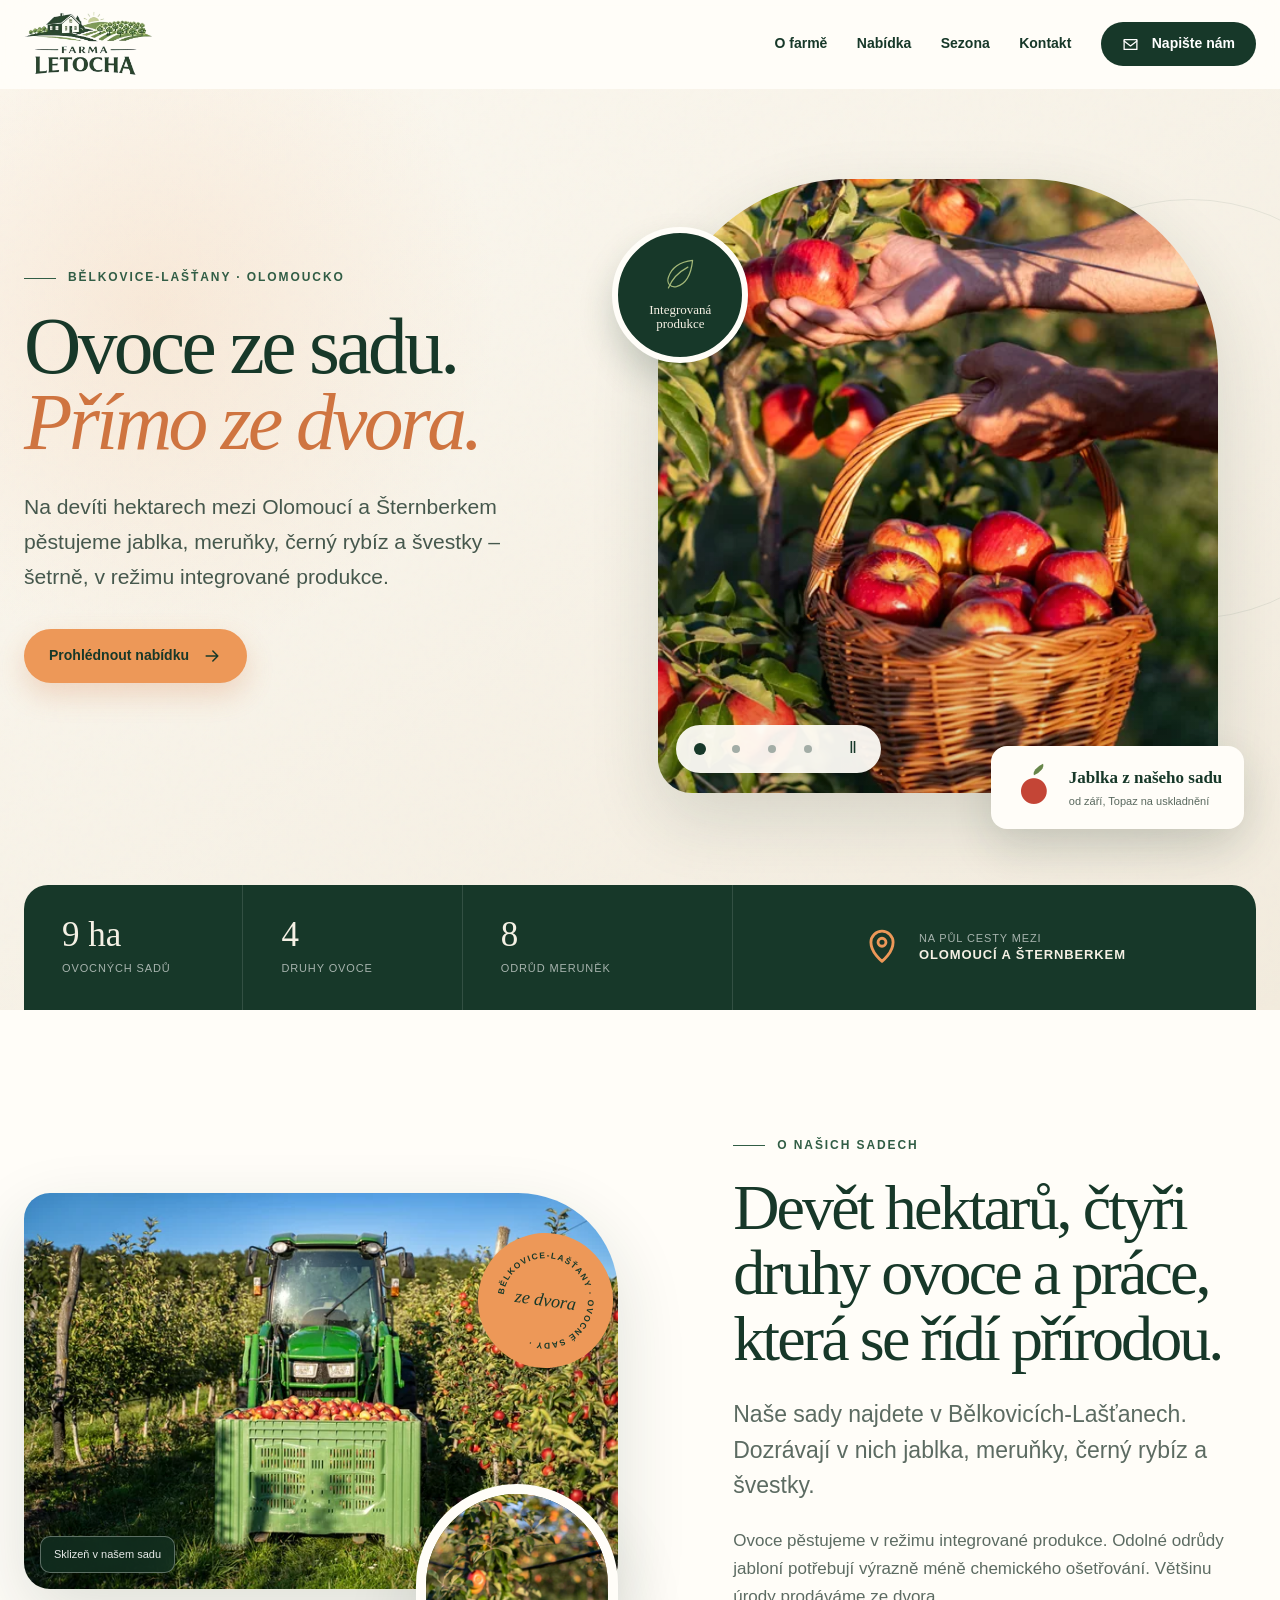
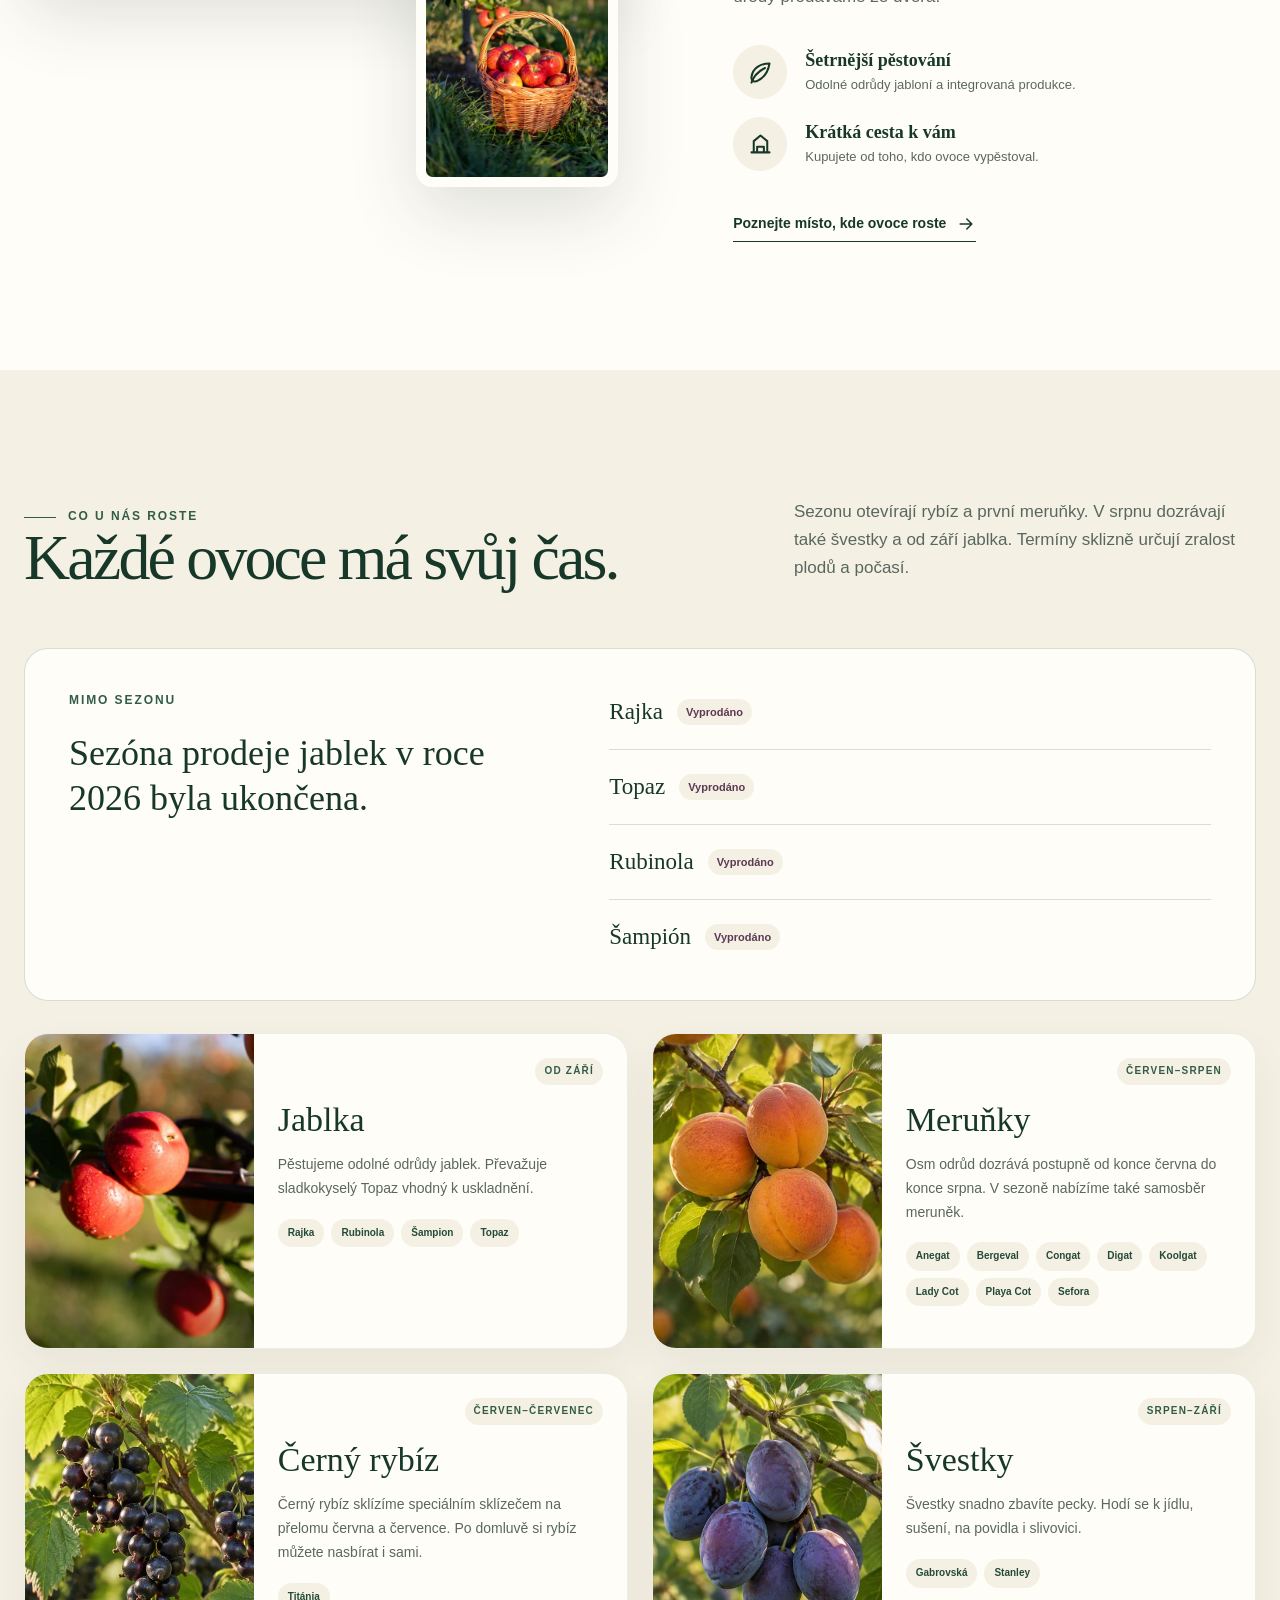
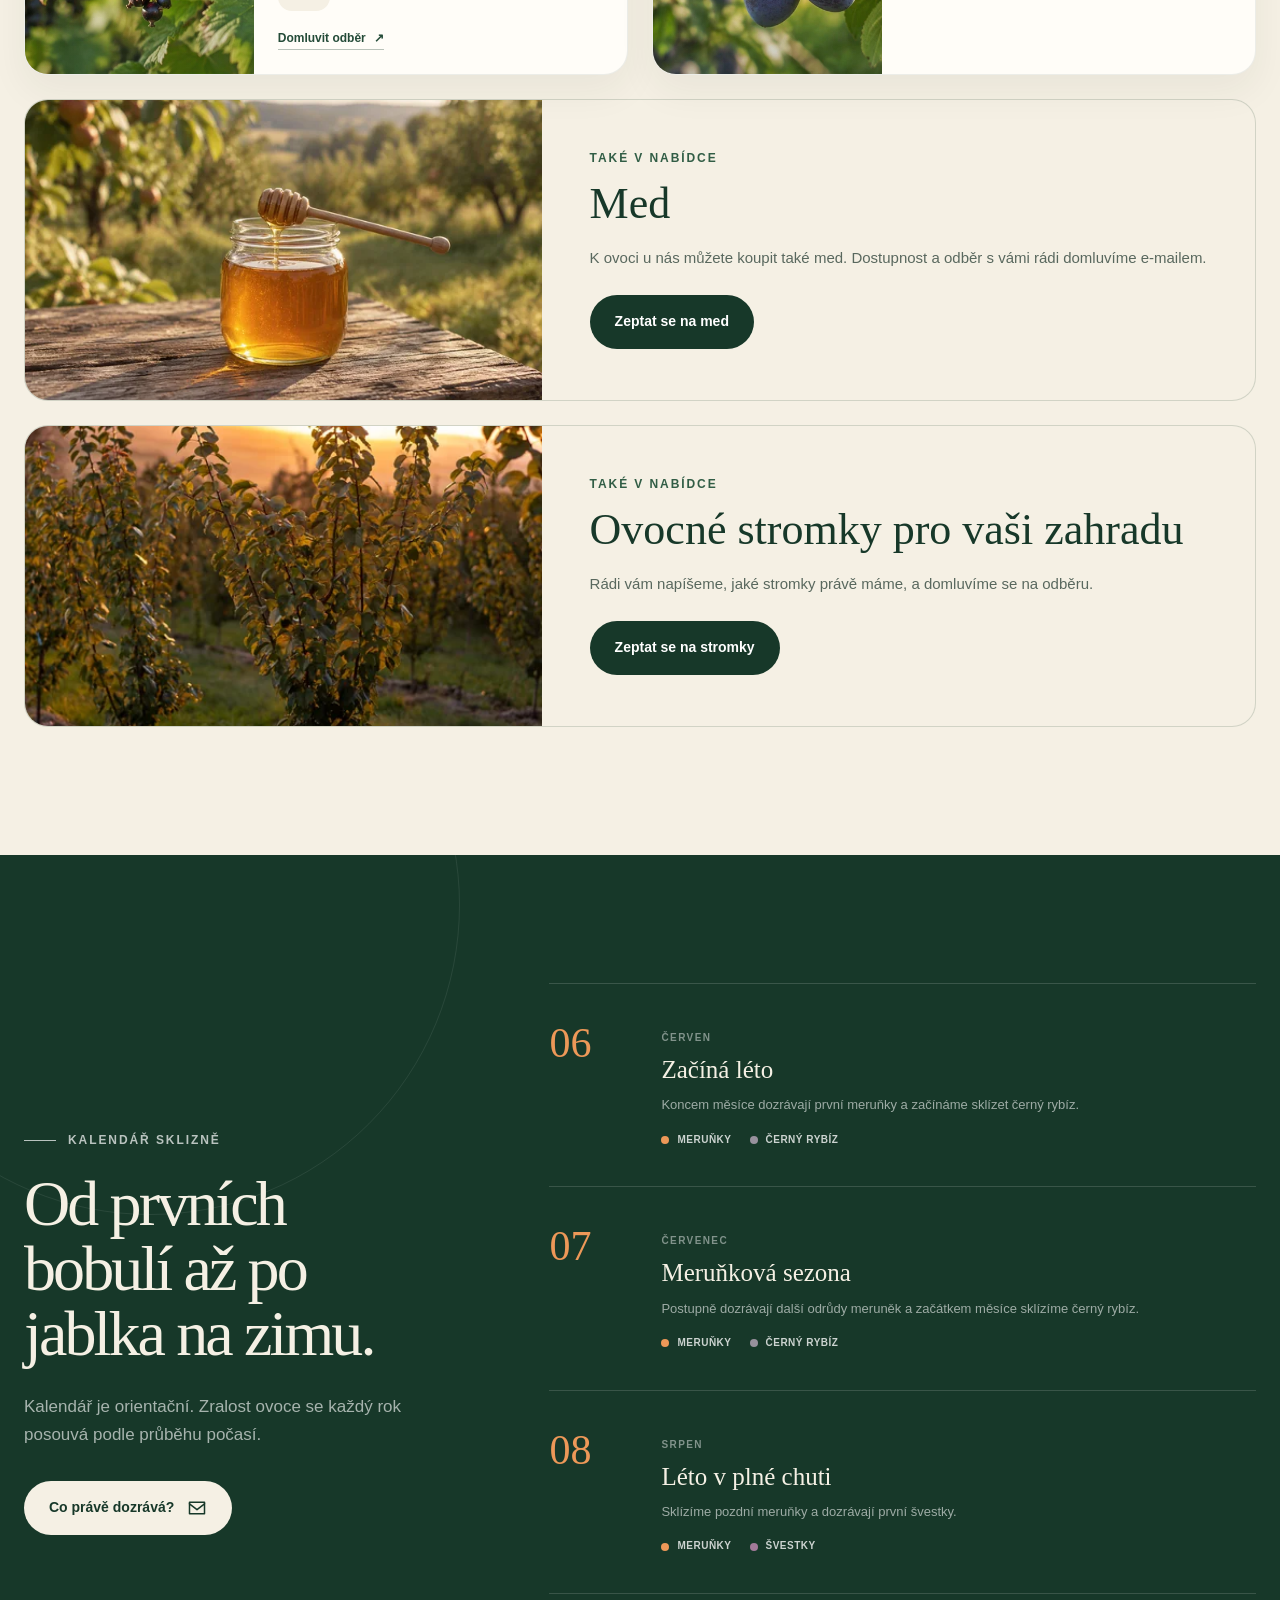
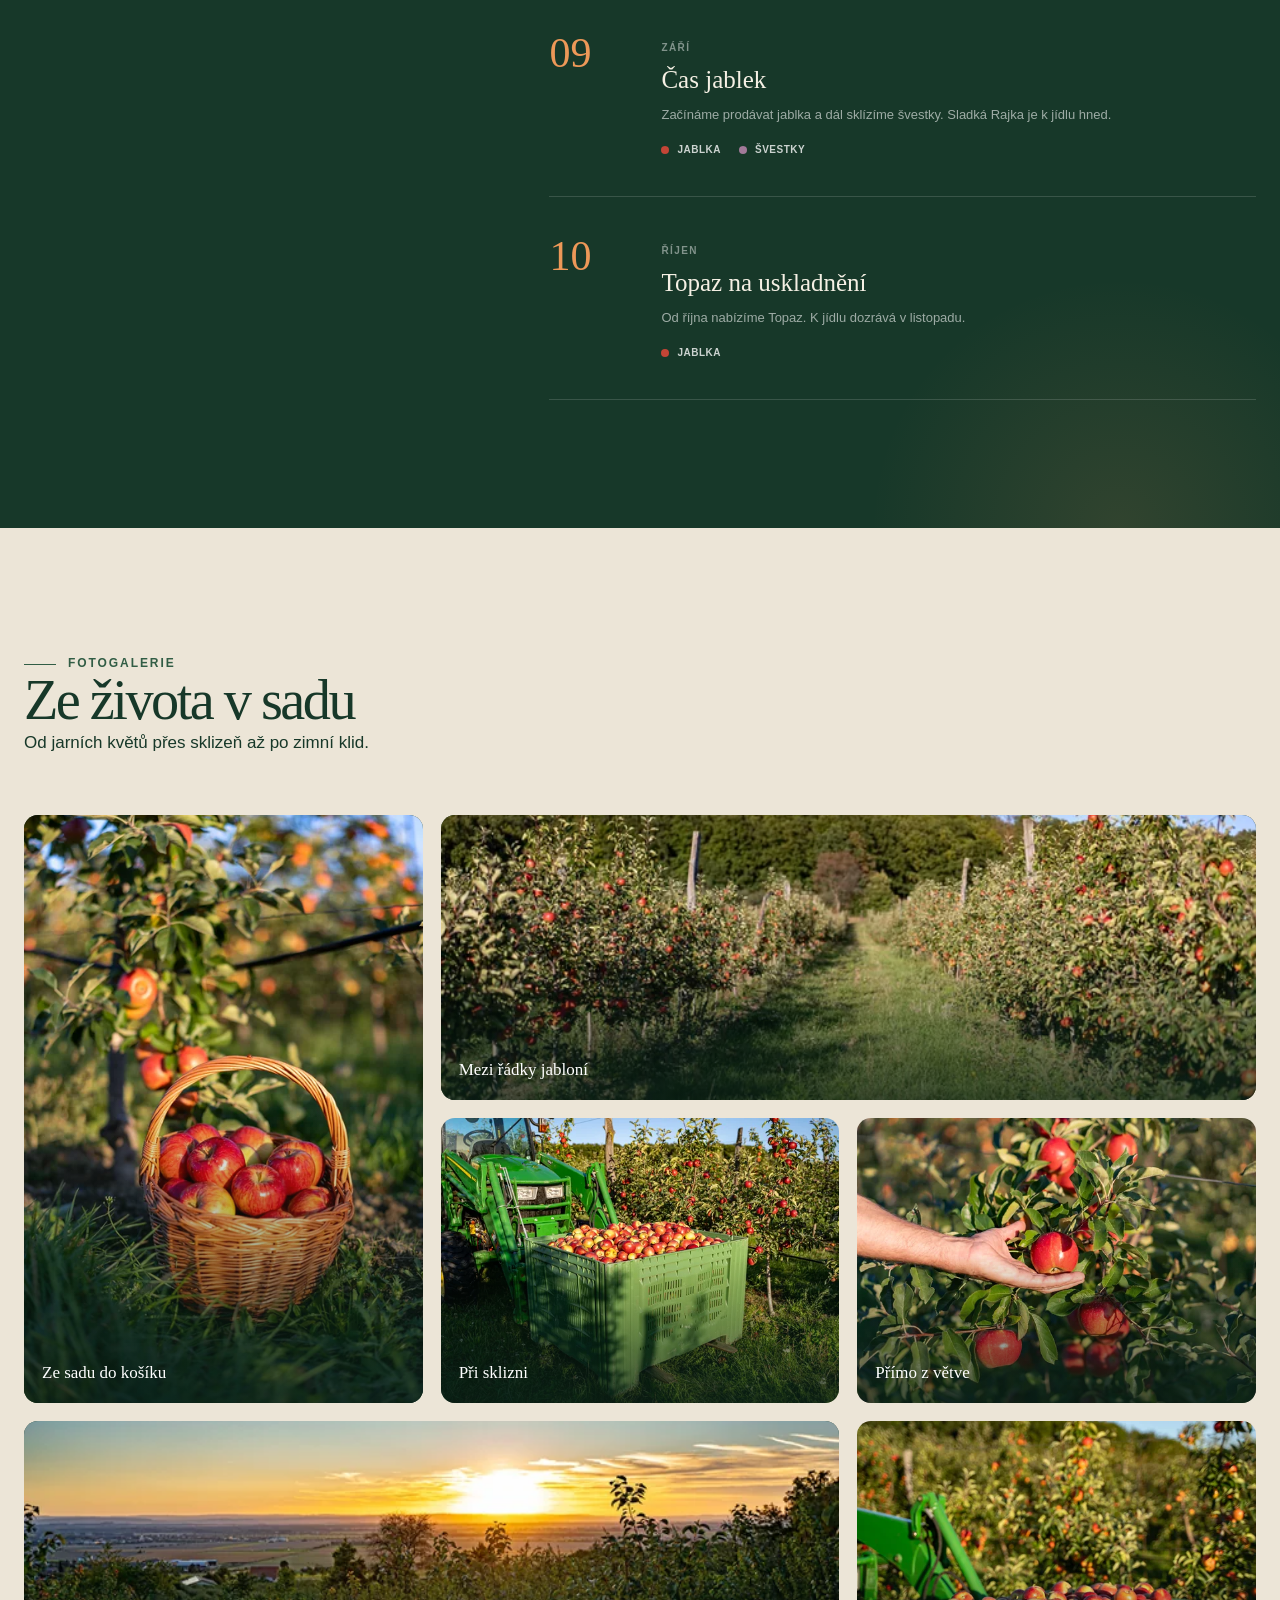
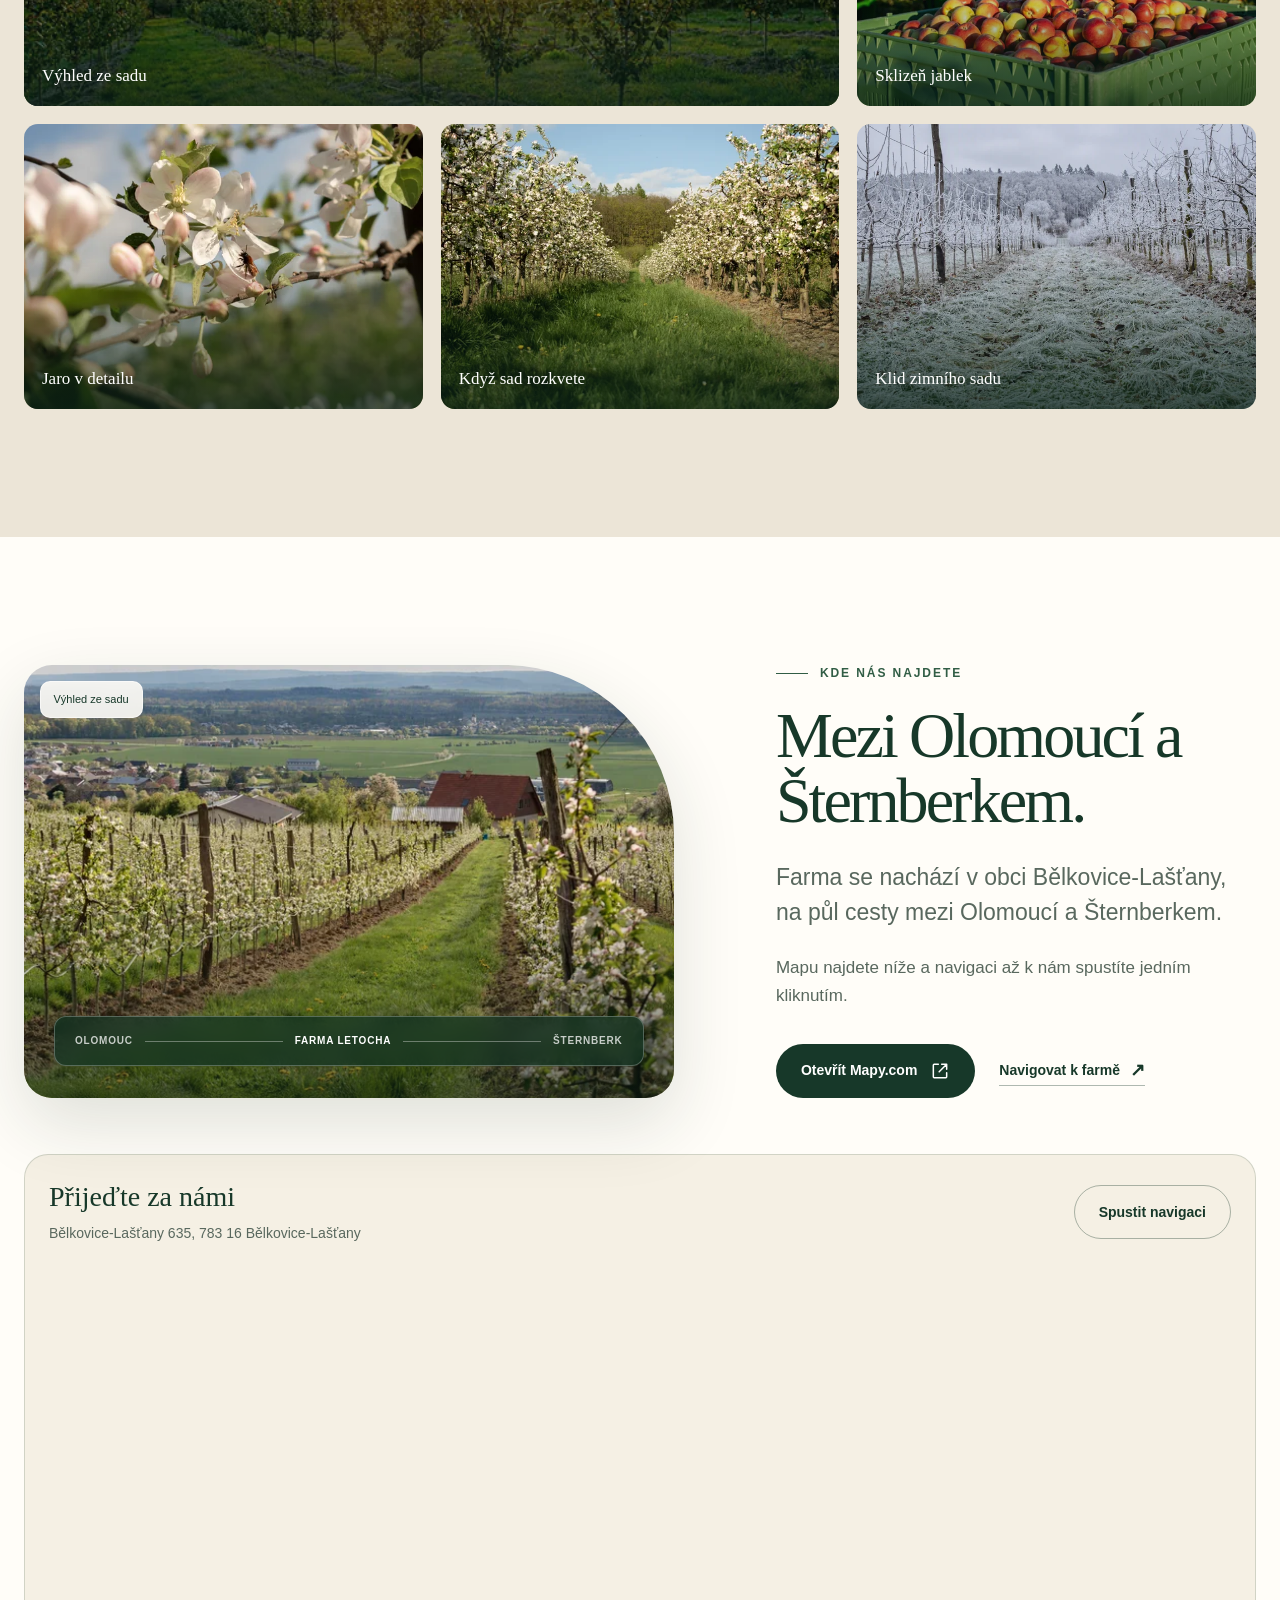
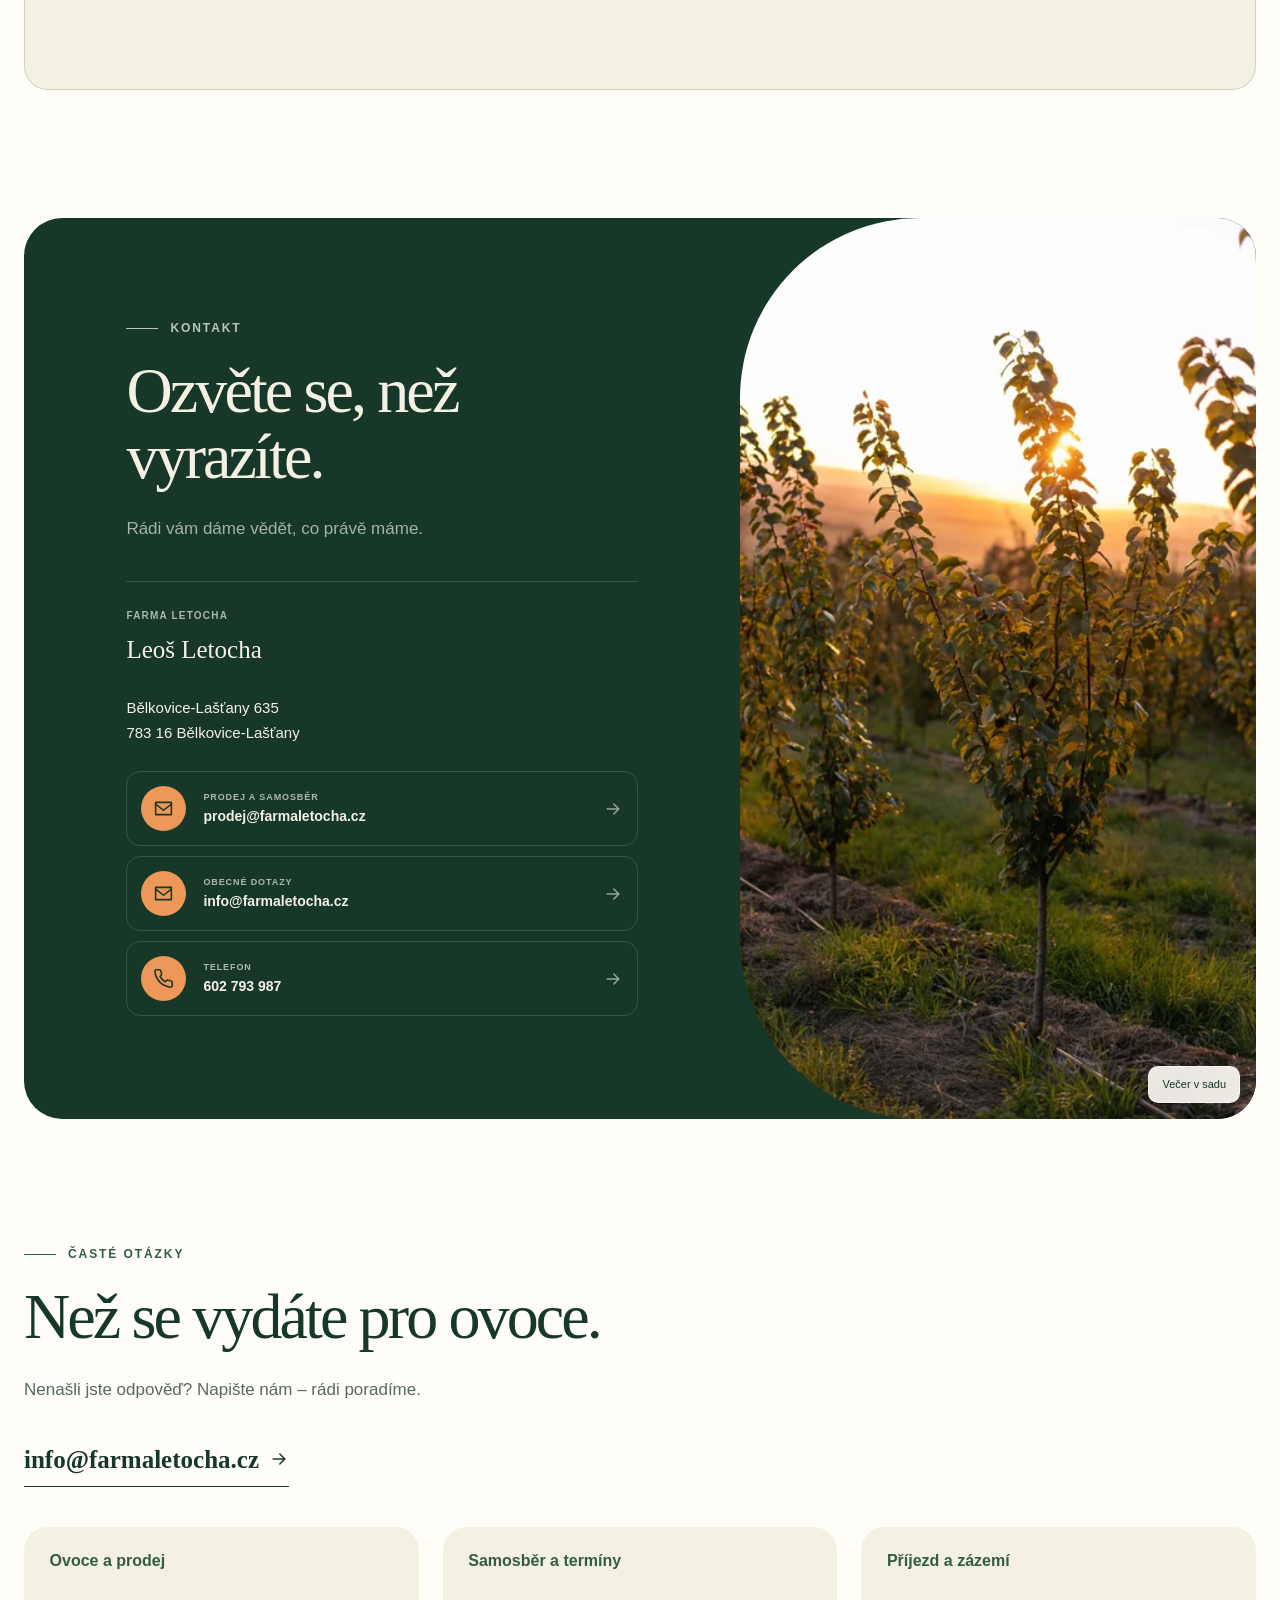
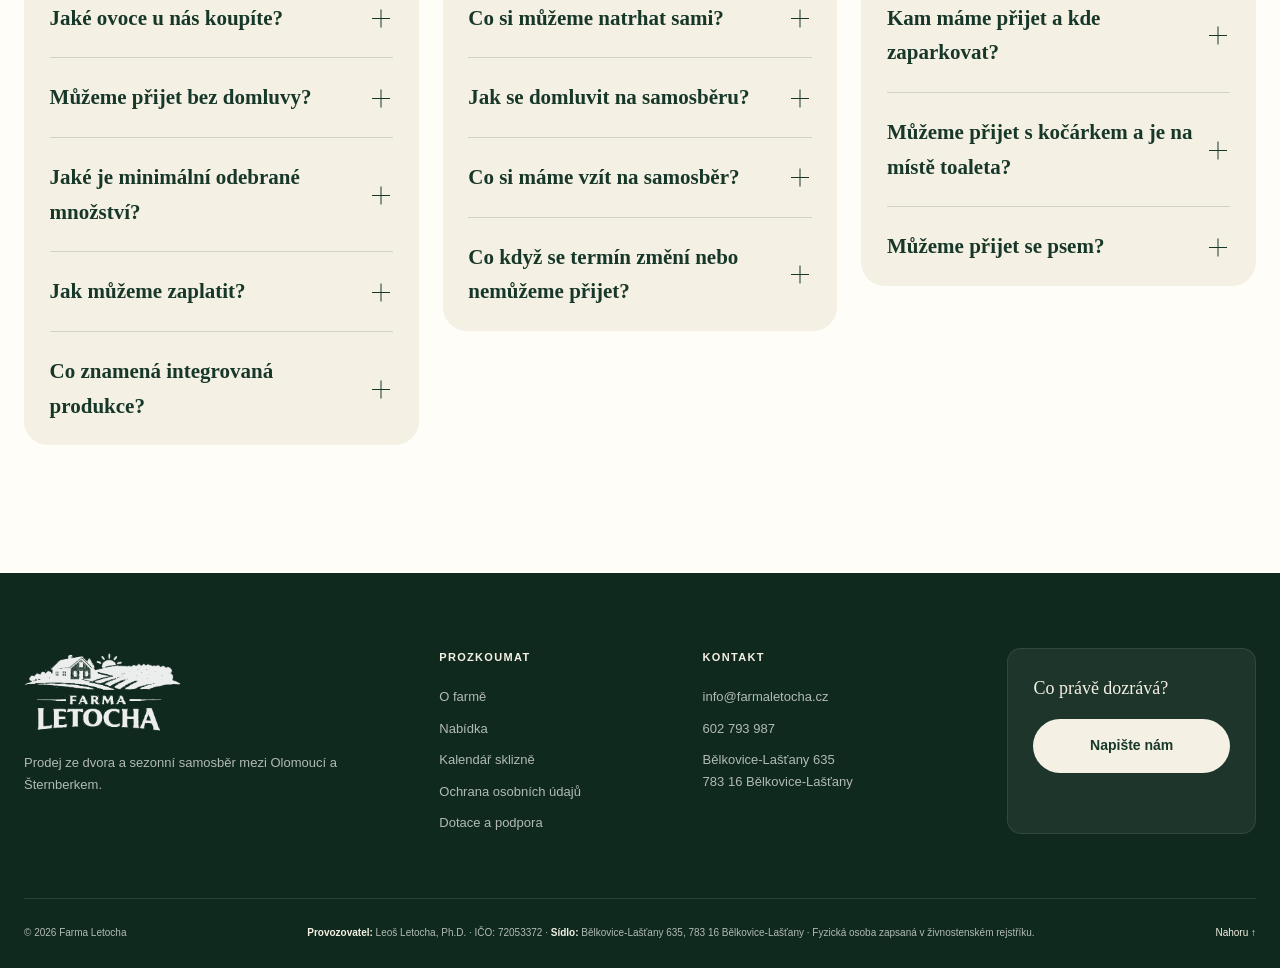
==== commit 1d43e32b: "Mark Šampión sold out and use the corrected Titánia name Trim the trailing space in the Šampión offe" ====
--- a/index.html
+++ b/index.html
@@ -89,7 +89,7 @@
         {
           "@type": "OfferCatalog",
           "name": "Černý rybíz",
-          "description": "Odrůda Titánie, samosběr po dohodě."
+          "description": "Odrůda Titánia, samosběr po dohodě."
         },
         {
           "@type": "OfferCatalog",
@@ -189,7 +189,7 @@
               <div class="hero__slide" data-hero-slide="apricots" data-name="Meruňky" data-title="8 odrůd meruněk" data-description="postupně celé léto" role="group" aria-roledescription="snímek" aria-label="2 ze 4: Meruňky" aria-hidden="true">
                 <img src="assets/images/apricots-generated.webp" srcset="assets/images/apricots-generated-768.webp 768w, assets/images/apricots-generated.webp 1536w" sizes="(max-width: 720px) calc(100vw - 30px), 560px" width="1536" height="1024" alt="Ilustrace zralých meruněk na větvi" loading="lazy" decoding="async">
               </div>
-              <div class="hero__slide" data-hero-slide="blackcurrants" data-name="Černý rybíz" data-title="Černý rybíz Titánie" data-description="na přelomu června a července" role="group" aria-roledescription="snímek" aria-label="3 ze 4: Černý rybíz" aria-hidden="true">
+              <div class="hero__slide" data-hero-slide="blackcurrants" data-name="Černý rybíz" data-title="Černý rybíz Titánia" data-description="na přelomu června a července" role="group" aria-roledescription="snímek" aria-label="3 ze 4: Černý rybíz" aria-hidden="true">
                 <img src="assets/images/blackcurrants-generated.webp" srcset="assets/images/blackcurrants-generated-768.webp 768w, assets/images/blackcurrants-generated.webp 1536w" sizes="(max-width: 720px) calc(100vw - 30px), 560px" width="1536" height="1024" alt="Ilustrace černého rybízu" loading="lazy" decoding="async">
               </div>
               <div class="hero__slide" data-hero-slide="plums" data-name="Švestky" data-title="Švestky ze sadu" data-description="Stanley a Gabrovská" role="group" aria-roledescription="snímek" aria-label="4 ze 4: Švestky" aria-hidden="true">
